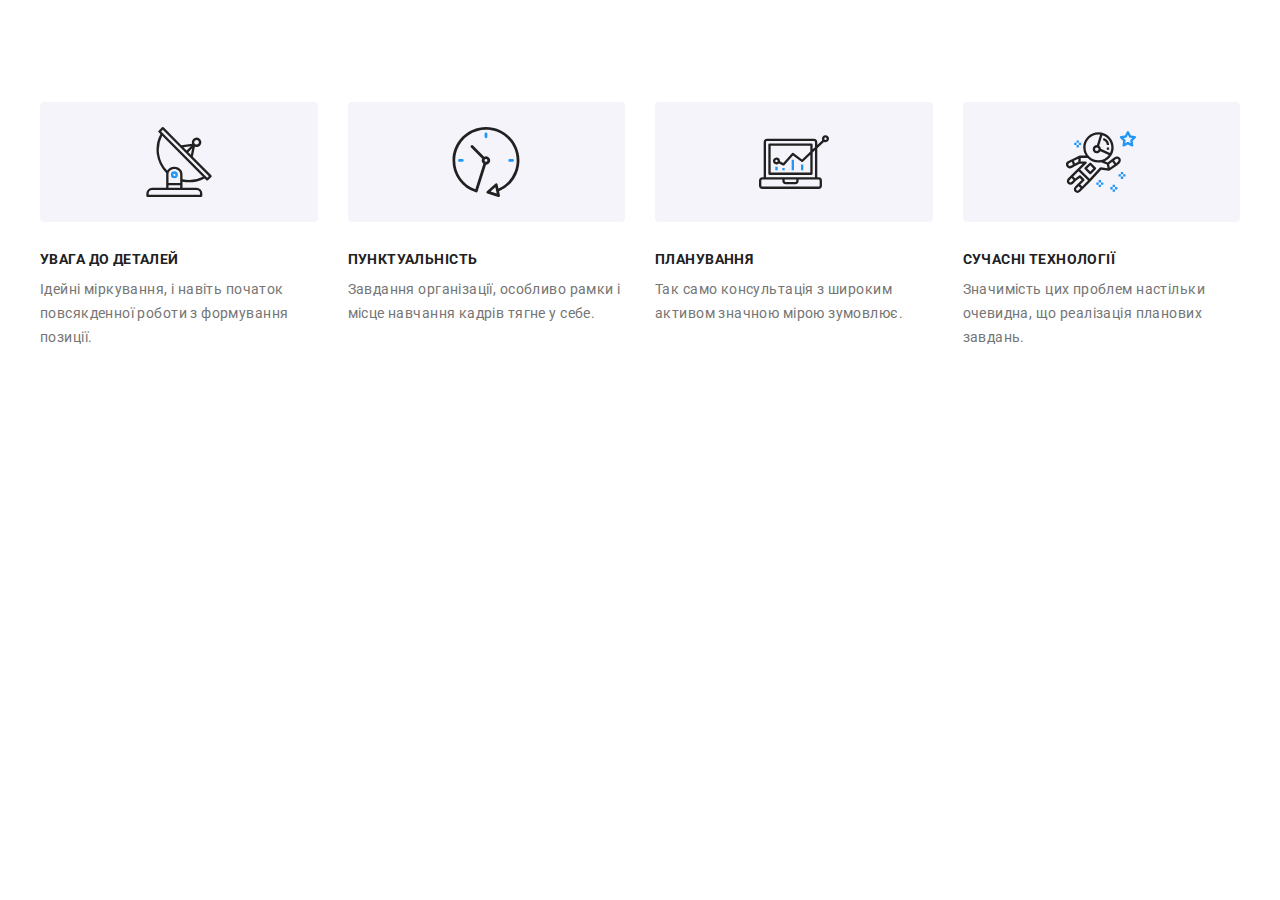
==== index.html @ e0d5237d "Adapted features" ====
<!DOCTYPE html>
<html lang="uk">
  <head>
    <meta charset="UTF-8" />
    <meta http-equiv="X-UA-Compatible" content="IE=edge" />
    <meta name="viewport" content="width=device-width, initial-scale=1.0" />
    <title>Web studio</title>
    <link rel="preconnect" href="https://fonts.googleapis.com" />
    <link rel="preconnect" href="https://fonts.gstatic.com" crossorigin />
    <link
      href="https://fonts.googleapis.com/css2?family=Raleway:wght@700&family=Roboto:wght@400;500;700;900&display=swap"
      rel="stylesheet"
    />
    <link
      rel="stylesheet"
      href="https://cdnjs.cloudflare.com/ajax/libs/modern-normalize/1.1.0/modern-normalize.min.css"
      integrity="sha512-wpPYUAdjBVSE4KJnH1VR1HeZfpl1ub8YT/NKx4PuQ5NmX2tKuGu6U/JRp5y+Y8XG2tV+wKQpNHVUX03MfMFn9Q=="
      crossorigin="anonymous"
      referrerpolicy="no-referrer"
    />
    <link
      rel="stylesheet"
      href="https://cdnjs.cloudflare.com/ajax/libs/animate.css/4.1.1/animate.min.css"
    />
    <link rel="stylesheet" href="./css/main.min.css" />
  </head>

  <body>
    <!-- <header class="header">
      <div class="container header__container">
        <a class="logo" href="./index.html" lang="en"
          ><span class="logo__web">Web</span>Studio</a
        >
        <nav class="nav-site">
          <ul class="nav-site__list">
            <li class="nav-site__item">
              <a class="nav-site__link current" href="./index.html">Студія</a>
            </li>
            <li class="nav-site__item">
              <a class="nav-site__link" href="./portfolio.html">Портфоліо</a>
            </li>
            <li class="nav-site__item">
              <a class="nav-site__link" href="#">Контакти</a>
            </li>
          </ul>
        </nav>
        <ul class="header-contacts">
          <li class="header-contacts__item">
            <a
              class="header-contacts__link"
              href="mailto:info@devstudio.com"
              lang="en"
              ><svg class="header-contacts__link-icon" width="16" height="12">
                <use href="./images/icons.svg#envelope"></use>
              </svg>
              info@devstudio.com</a
            >
          </li>
          <li class="header-contacts__item">
            <a class="header-contacts__link" href="tel:+380961111111">
              <svg class="header-contacts__link-icon" width="16" height="12">
                <use href="./images/icons.svg#smartphone"></use>
              </svg>
              +38 096 111 11 11
            </a>
          </li>
        </ul>
      </div>
    </header> -->

    <main>
      <!--Hero-->
      <!-- <section class="hero">
        <div class="container hero__container">
          <h1 class="hero__title animate__animated animate__zoomIn">
            Ефективні рішення для<br />
            вашого бізнесу
          </h1>
          <button class="hero__btn btn" type="button" data-modal-open>
            Замовити послугу
          </button>
        </div>
      </section> -->

      <!--Features-->
      <section class="section">
        <div class="container">
          <h2 class="visually-hiden">Особливості</h2>
          <ul class="features-list">
            <li class="features-list__item">
              <div class="features-list__icon">
                <svg width="70" height="70">
                  <use href="./images/icons.svg#antenna"></use>
                </svg>
              </div>
              <h3 class="features-list__title">УВАГА ДО ДЕТАЛЕЙ</h3>
              <p class="features-list__text">
                Ідейні міркування, і навіть початок повсякденної роботи з
                формування позиції.
              </p>
            </li>

            <li class="features-list__item">
              <div class="features-list__icon">
                <svg width="70" height="70">
                  <use href="./images/icons.svg#clock"></use>
                </svg>
              </div>
              <h3 class="features-list__title">ПУНКТУАЛЬНІСТЬ</h3>
              <p class="features-list__text">
                Завдання організації, особливо рамки і місце навчання кадрів
                тягне у себе.
              </p>
            </li>

            <li class="features-list__item">
              <div class="features-list__icon">
                <svg width="70" height="70">
                  <use href="./images/icons.svg#diagram"></use>
                </svg>
              </div>
              <h3 class="features-list__title">ПЛАНУВАННЯ</h3>
              <p class="features-list__text">
                Так само консультація з широким активом значною мірою зумовлює.
              </p>
            </li>

            <li class="features-list__item">
              <div class="features-list__icon">
                <svg width="70" height="70">
                  <use href="./images/icons.svg#astronaut"></use>
                </svg>
              </div>
              <h3 class="features-list__title">СУЧАСНІ ТЕХНОЛОГІЇ</h3>
              <p class="features-list__text">
                Значимість цих проблем настільки очевидна, що реалізація
                планових завдань.
              </p>
            </li>
          </ul>
        </div>
      </section>

      <!--Works-->
      <!-- <section class="section__works section">
        <div class="container">
          <h2 class="section-title">Чим ми займаємося</h2>
          <ul class="work-examples">
            <li class="work-examples__item">
              <img
                src="./images/box_1.jpg"
                alt="Розробник створює код"
                width="370"
              />
              <p class="work-examples__uptitle">Десктопні додатки</p>
            </li>
            <li class="work-examples__item">
              <img
                src="./images/box_2.jpg"
                alt="Розробник створює адаптивну версію для смартфону"
                width="370"
              />
              <p class="work-examples__uptitle">Мобільні додатки</p>
            </li>
            <li class="work-examples__item">
              <img
                src="./images/box_3.jpg"
                alt="Розробник створює дизайн сайту"
                width="370"
              />
              <p class="work-examples__uptitle">Дизайнерські рішення</p>
            </li>
          </ul>
        </div>
      </section> -->

      <!--Team-->
      <!-- <section class="section__team section">
        <div class="container">
          <h2 class="section-title">Наша команда</h2>
          <ul class="team-list">
            <li class="team-card">
              <img
                src="./images/team_card_1.jpg"
                alt="Фото Ігор Дем'яненко"
                width="270"
              />
              <div class="team-card__data">
                <h3 class="team-card__title">Ігор Дем'яненко</h3>
                <p class="team-card__text" lang="en">Product Designer</p>
                <ul class="social">
                  <li class="social__item">
                    <a
                      class="social__link"
                      href="https://www.instagram.com/"
                      target="_blank"
                      rel="noopener noreferrer"
                    >
                      <svg class="social__icon" width="20" height="20">
                        <use href="./images/icons.svg#instagram"></use>
                      </svg>
                    </a>
                  </li>
                  <li class="social__item">
                    <a
                      class="social__link"
                      href="https://twitter.com/"
                      target="_blank"
                      rel="noopener noreferrer"
                    >
                      <svg class="social__icon" width="20" height="20">
                        <use href="./images/icons.svg#twitter"></use>
                      </svg>
                    </a>
                  </li>
                  <li class="social__item">
                    <a
                      class="social__link"
                      href="https://www.facebook.com/"
                      target="_blank"
                      rel="noopener noreferrer"
                    >
                      <svg class="social__icon" width="20" height="20">
                        <use href="./images/icons.svg#facebook"></use>
                      </svg>
                    </a>
                  </li>
                  <li class="social__item">
                    <a
                      class="social__link"
                      href="https://www.linkedin.com/"
                      target="_blank"
                      rel="noopener noreferrer"
                    >
                      <svg class="social__icon" width="20" height="20">
                        <use href="./images/icons.svg#linkedin"></use>
                      </svg>
                    </a>
                  </li>
                </ul>
              </div>
            </li>
            <li class="team-card">
              <img
                src="./images/team_card_2.jpg"
                alt="Фото Ольга Рєпіна"
                width="270"
              />
              <div class="team-card__data">
                <h3 class="team-card__title">Ольга Рєпіна</h3>
                <p class="team-card__text" lang="en">Frontend Developer</p>
                <ul class="social">
                  <li class="social__item">
                    <a
                      class="social__link"
                      href="https://www.instagram.com/"
                      target="_blank"
                      rel="noopener noreferrer"
                    >
                      <svg class="social__icon" width="20" height="20">
                        <use href="./images/icons.svg#instagram"></use>
                      </svg>
                    </a>
                  </li>
                  <li class="social__item">
                    <a
                      class="social__link"
                      href="https://twitter.com/"
                      target="_blank"
                      rel="noopener noreferrer"
                    >
                      <svg class="social__icon" width="20" height="20">
                        <use href="./images/icons.svg#twitter"></use>
                      </svg>
                    </a>
                  </li>
                  <li class="social__item">
                    <a
                      class="social__link"
                      href="https://www.facebook.com/"
                      target="_blank"
                      rel="noopener noreferrer"
                    >
                      <svg class="social__icon" width="20" height="20">
                        <use href="./images/icons.svg#facebook"></use>
                      </svg>
                    </a>
                  </li>
                  <li class="social__item">
                    <a
                      class="social__link"
                      href="https://www.linkedin.com/"
                      target="_blank"
                      rel="noopener noreferrer"
                    >
                      <svg class="social__icon" width="20" height="20">
                        <use href="./images/icons.svg#linkedin"></use>
                      </svg>
                    </a>
                  </li>
                </ul>
              </div>
            </li>
            <li class="team-card">
              <img
                src="./images/team_card_3.jpg"
                alt="Фото Микола Тарасов"
                width="270"
              />
              <div class="team-card__data">
                <h3 class="team-card__title">Микола Тарасов</h3>
                <p class="team-card__text" lang="en">Marketing</p>
                <ul class="social">
                  <li class="social__item">
                    <a
                      class="social__link"
                      href="https://www.instagram.com/"
                      target="_blank"
                      rel="noopener noreferrer"
                    >
                      <svg class="social__icon" width="20" height="20">
                        <use href="./images/icons.svg#instagram"></use>
                      </svg>
                    </a>
                  </li>
                  <li class="social__item">
                    <a
                      class="social__link"
                      href="https://twitter.com/"
                      target="_blank"
                      rel="noopener noreferrer"
                    >
                      <svg class="social__icon" width="20" height="20">
                        <use href="./images/icons.svg#twitter"></use>
                      </svg>
                    </a>
                  </li>
                  <li class="social__item">
                    <a
                      class="social__link"
                      href="https://www.facebook.com/"
                      target="_blank"
                      rel="noopener noreferrer"
                    >
                      <svg class="social__icon" width="20" height="20">
                        <use href="./images/icons.svg#facebook"></use>
                      </svg>
                    </a>
                  </li>
                  <li class="social__item">
                    <a
                      class="social__link"
                      href="https://www.linkedin.com/"
                      target="_blank"
                      rel="noopener noreferrer"
                    >
                      <svg class="social__icon" width="20" height="20">
                        <use href="./images/icons.svg#linkedin"></use>
                      </svg>
                    </a>
                  </li>
                </ul>
              </div>
            </li>
            <li class="team-card">
              <img
                src="./images/team_card_4.jpg"
                alt="Фото Михайло Єрмаков"
                width="270"
              />
              <div class="team-card__data">
                <h3 class="team-card__title">Михайло Єрмаков</h3>
                <p class="team-card__text" lang="en">UI Designer</p>
                <ul class="social">
                  <li class="social__item">
                    <a
                      class="social__link"
                      href="https://www.instagram.com/"
                      target="_blank"
                      rel="noopener noreferrer"
                    >
                      <svg class="social__icon" width="20" height="20">
                        <use href="./images/icons.svg#instagram"></use>
                      </svg>
                    </a>
                  </li>
                  <li class="social__item">
                    <a
                      class="social__link"
                      href="https://twitter.com/"
                      target="_blank"
                      rel="noopener noreferrer"
                    >
                      <svg class="social__icon" width="20" height="20">
                        <use href="./images/icons.svg#twitter"></use>
                      </svg>
                    </a>
                  </li>
                  <li class="social__item">
                    <a
                      class="social__link"
                      href="https://www.facebook.com/"
                      target="_blank"
                      rel="noopener noreferrer"
                    >
                      <svg class="social__icon" width="20" height="20">
                        <use href="./images/icons.svg#facebook"></use>
                      </svg>
                    </a>
                  </li>
                  <li class="social__item">
                    <a
                      class="social__link"
                      href="https://www.linkedin.com/"
                      target="_blank"
                      rel="noopener noreferrer"
                    >
                      <svg class="social__icon" width="20" height="20">
                        <use href="./images/icons.svg#linkedin"></use>
                      </svg>
                    </a>
                  </li>
                </ul>
              </div>
            </li>
          </ul>
        </div>
      </section> -->

      <!-- Clients -->
      <!-- <section class="section">
        <div class="container">
          <h2 class="section-title">Постійні клієнти</h2>
          <ul class="clients">
            <li class="clients__item">
              <a
                class="clients__link"
                href="#"
                target="_blank"
                rel="noopener noreferrer"
              >
                <svg class="clients__icon" width="106" height="60">
                  <use href="./images/icons.svg#logo-client-first"></use>
                </svg>
              </a>
            </li>
            <li class="clients__item">
              <a
                class="clients__link"
                href="#"
                target="_blank"
                rel="noopener noreferrer"
              >
                <svg class="clients__icon" width="106" height="60">
                  <use href="./images/icons.svg#logo-client-second"></use>
                </svg>
              </a>
            </li>
            <li class="clients__item">
              <a
                class="clients__link"
                href="#"
                target="_blank"
                rel="noopener noreferrer"
              >
                <svg class="clients__icon" width="106" height="60">
                  <use href="./images/icons.svg#logo-client-third"></use>
                </svg>
              </a>
            </li>
            <li class="clients__item">
              <a
                class="clients__link"
                href="#"
                target="_blank"
                rel="noopener noreferrer"
              >
                <svg class="clients__icon" width="106" height="60">
                  <use href="./images/icons.svg#logo-client-fourth"></use>
                </svg>
              </a>
            </li>
            <li class="clients__item">
              <a
                class="clients__link"
                href="#"
                target="_blank"
                rel="noopener noreferrer"
              >
                <svg class="clients__icon" width="106" height="60">
                  <use href="./images/icons.svg#logo-client-fifth"></use>
                </svg>
              </a>
            </li>
            <li class="clients__item">
              <a
                class="clients__link"
                href="#"
                target="_blank"
                rel="noopener noreferrer"
              >
                <svg class="clients__icon" width="106" height="60">
                  <use href="./images/icons.svg#logo-client-sixth"></use>
                </svg>
              </a>
            </li>
          </ul>
        </div>
      </section> -->
    </main>

    <!-- <footer class="footer">
      <div class="container footer__container">
        <div>
          <a class="logo logo--color-light" href="./index.html" lang="en"
            ><span class="logo__web">Web</span>Studio</a
          >
          <address class="address">
            м. Київ, пр-т Лесі Українки, 26
            <ul class="footer-contacts">
              <li class="footer-contacts__item">
                <a
                  class="footer-contacts__link"
                  href="mailto:info@devstudio.com"
                  lang="en"
                  >info@devstudio.com</a
                >
              </li>
              <li class="footer-contacts__item">
                <a class="footer-contacts__link" href="tel:+380961111111"
                  >+38 096 111 11 11</a
                >
              </li>
            </ul>
          </address>
        </div>
        <div>
          <h2 class="footer__title">приєднуйтесь</h2>
          <ul class="social">
            <li class="social__item">
              <a
                class="social__link social__link--footer-background"
                href="https://www.instagram.com/"
                target="_blank"
                rel="noopener noreferrer"
              >
                <svg
                  class="social__icon social__icon--footer-fill"
                  width="20"
                  height="20"
                >
                  <use href="./images/icons.svg#instagram"></use>
                </svg>
              </a>
            </li>
            <li class="social__item">
              <a
                class="social__link social__link--footer-background"
                href="https://twitter.com/"
                target="_blank"
                rel="noopener noreferrer"
              >
                <svg
                  class="social__icon social__icon--footer-fill"
                  width="20"
                  height="20"
                >
                  <use href="./images/icons.svg#twitter"></use>
                </svg>
              </a>
            </li>
            <li class="social__item">
              <a
                class="social__link social__link--footer-background"
                href="https://www.facebook.com/"
                target="_blank"
                rel="noopener noreferrer"
              >
                <svg
                  class="social__icon social__icon--footer-fill"
                  width="20"
                  height="20"
                >
                  <use href="./images/icons.svg#facebook"></use>
                </svg>
              </a>
            </li>
            <li class="social__item">
              <a
                class="social__link social__link--footer-background"
                href="https://www.linkedin.com/"
                target="_blank"
                rel="noopener noreferrer"
              >
                <svg
                  class="social__icon social__icon--footer-fill"
                  width="20"
                  height="20"
                >
                  <use href="./images/icons.svg#linkedin"></use>
                </svg>
              </a>
            </li>
          </ul>
        </div>
        <form class="subscribe-form">
          <label
            for="subscribe-email"
            class="footer__title footer__title--subscribe-form"
            >Підпишіться на розсилку</label
          >
          <div class="subscribe-form__wrap">
            <input
              type="email"
              class="subscribe-form__input"
              name="subscribe-email"
              id="subscribe-email"
              placeholder="E-mail"
              required
            />
            <button type="submit" class="subscribe__btn btn">
              Підписатися
              <svg class="subscribe-form__icon" width="24" height="24">
                <use href="./images/icons.svg#icon-send"></use>
              </svg>
            </button>
          </div>
        </form>
      </div>
    </footer> -->

    <!-- <div class="backdrop backdrop--is-hidden" data-modal>
      <div class="modal">
        <button class="modal-close" type="button" data-modal-close>
          <svg class="modal-close__icon" width="18" height="18">
            <use href="./images/icons.svg#close-btn"></use>
          </svg>
        </button>
        <p class="modal__title">Залиште свої дані, ми вам передзвонимо</p>
        <form class="modal-form">
          <div class="modal-form__field">
            <label for="user-name" class="modal-form__input-label">Ім'я</label>
            <div class="modal-form__input-wrappper">
              <input
                type="text"
                name="user-name"
                id="user-name"
                class="modal-form__input"
                required
              />
              <svg class="modal-form__icon" width="18" height="18">
                <use href="./images/icons.svg#icon-person"></use>
              </svg>
            </div>
          </div>
          <div class="modal-form__field">
            <label for="user-tel" class="modal-form__input-label"
              >Телефон</label
            >
            <div class="modal-form__input-wrappper">
              <input
                type="tel"
                name="user-tel"
                id="user-tel"
                class="modal-form__input"
                required
              />
              <svg class="modal-form__icon" width="18" height="18">
                <use href="./images/icons.svg#icon-phone"></use>
              </svg>
            </div>
          </div>
          <div class="modal-form__field">
            <label for="user-mail" class="modal-form__input-label">Пошта</label>
            <div class="modal-form__input-wrappper">
              <input
                type="email"
                name="user-mail"
                id="user-mail"
                class="modal-form__input"
                required
              />
              <svg class="modal-form__icon" width="18" height="18">
                <use href="./images/icons.svg#icon-email"></use>
              </svg>
            </div>
          </div>
          <div class="modal-form__comment-field">
            <label for="user-text" class="modal-form__input-label"
              >Коментар</label
            >
            <textarea
              name="user-text"
              id="user-text"
              class="modal-form__comment"
              placeholder="Введіть текст"
            ></textarea>
          </div>
          <div class="modal-check">
            <input
              type="checkbox"
              name="policy"
              id="policy"
              class="modal-check__input visually-hiden"
              required
            />
            <label for="policy" class="modal-check__label">
              <span class="modal-check__icon">
                <svg width="16" height="15">
                  <use href="./images/icons.svg#icon-check"></use>
                </svg>
              </span>
              Погоджуюся з розсилкою та приймаю
              <a href="#" class="modal-check__link">Умови договору</a>
            </label>
          </div>
          <button type="submit" class="modal__btn btn">Відправити</button>
        </form>
      </div>
    </div>
    <script src="./js/modal.js"></script> -->
  </body>
</html>
---- css/main.min.css ----
:root{--main-color: #212121;--color-gray: #757575;--color-blue: #2196f3;--color-blue-dark: #188ce8;--color-white: #ffffff;--color-black: #000000;--color-footer-link: rgba(255, 255, 255, 0.6);--color-portfolio-btn: #f5f4fa;--background-color-dark: #2f303a;--background-color-hero: rgba(47, 48, 58, 0.4);--background-color-hero-second: #c4c4c4;--background-color-light: #f5f4fa;--background-color-white: var(--color-white);--font-ral: "Raleway", sans-serif;--first-logo-color: var(--color-black);--second-logo-color: var(--color-blue);--footer-logo-color: var(--color-white);--title-color: var(--main-color);--text-color: var(--color-gray);--first-link-color: var(--main-color);--second-link-color: var(--color-blue);--first-btn-color: var(--color-white);--second-btn-color: var(--main-color);--hover-btn-color: var(--color-blue);--social-background-color: var(--color-white);--hover-social-background-color: var(--color-blue);--icon-color: #afb1b8;--hover-icon-color: var(--color-white);--footer-social-background-color: rgba(255, 255, 255, 0.1);--tra-cubic: cubic-bezier(0.4, 0, 0.2, 1)}h1,h2,h3,h4,h5,h6,p{margin:0}ul{list-style:none;margin:0;padding:0}button{cursor:pointer}img{display:block;max-width:100%;width:100%;height:auto}a{text-decoration:none}body{font-family:"Roboto",sans-serif;color:var(--main-color)}.section{padding-top:60px;padding-bottom:60px}@media screen and (min-width: 1200px){.section{padding-top:94px;padding-bottom:94px}}.visually-hiden{position:absolute;width:1px;height:1px;margin:-1px;border:0;padding:0;white-space:nowrap;-webkit-clip-path:inset(100%);clip-path:inset(100%);clip:rect(0 0 0 0);overflow:hidden}.container{width:100%;padding:0 15px;margin:0 auto}@media screen and (min-width: 480px){.container{max-width:480px}}@media screen and (min-width: 768px){.container{max-width:768px}}@media screen and (min-width: 1200px){.container{max-width:1200px}}.btn{font-family:inherit;border:none;min-width:200px;font-weight:700;font-size:16px;line-height:1.88;letter-spacing:.06em;background-color:var(--color-blue);color:var(--first-btn-color);-webkit-box-shadow:0px 4px 4px rgba(0,0,0,.15);box-shadow:0px 4px 4px rgba(0,0,0,.15);border-radius:4px;-webkit-transition:background-color 250ms var(--tra-cubic);transition:background-color 250ms var(--tra-cubic)}.btn:hover,.btn:focus{background-color:var(--color-blue-dark)}.section-title{font-size:36px;line-height:1.17;text-align:center;letter-spacing:.03em;color:var(--title-color);margin-bottom:50px}.social{display:-webkit-box;display:-ms-flexbox;display:flex;gap:10px;-webkit-box-pack:center;-ms-flex-pack:center;justify-content:center}.social__item{width:44px;height:44px}.social__link{width:100%;height:100%;background-color:var(--social-background-color);border-radius:50%;display:-webkit-box;display:-ms-flexbox;display:flex;-webkit-box-align:center;-ms-flex-align:center;align-items:center;-webkit-box-pack:center;-ms-flex-pack:center;justify-content:center;-webkit-transition:background-color 250ms var(--tra-cubic);transition:background-color 250ms var(--tra-cubic)}.social__link:hover,.social__link:focus{background-color:var(--hover-social-background-color)}.social__icon{fill:var(--icon-color);-webkit-transition:fill 250ms var(--tra-cubic);transition:fill 250ms var(--tra-cubic)}.social__link:hover .social__icon,.social__link:focus .social__icon{fill:var(--hover-icon-color)}.social__link--footer-background{background-color:var(--footer-social-background-color)}.social__icon--footer-fill{fill:var(--hover-icon-color)}.backdrop{position:fixed;top:0;left:0;width:100vw;height:100vh;background-color:rgba(0,0,0,.2);-webkit-transition:opacity 250ms var(--tra-cubic),visibility 250ms var(--tra-cubic);transition:opacity 250ms var(--tra-cubic),visibility 250ms var(--tra-cubic)}.modal{position:absolute;top:50%;left:50%;width:528px;min-height:581px;padding:40px;background-color:var(--background-color-white);-webkit-box-shadow:0px 1px 3px rgba(0,0,0,.12),0px 1px 1px rgba(0,0,0,.14),0px 2px 1px rgba(0,0,0,.2);box-shadow:0px 1px 3px rgba(0,0,0,.12),0px 1px 1px rgba(0,0,0,.14),0px 2px 1px rgba(0,0,0,.2);border-radius:4px;-webkit-transform:translate(-50%, -50%) scale(1);transform:translate(-50%, -50%) scale(1);opacity:1;-webkit-transition:opacity 600ms var(--tra-cubic),-webkit-transform 600ms var(--tra-cubic);transition:opacity 600ms var(--tra-cubic),-webkit-transform 600ms var(--tra-cubic);transition:transform 600ms var(--tra-cubic),opacity 600ms var(--tra-cubic);transition:transform 600ms var(--tra-cubic),opacity 600ms var(--tra-cubic),-webkit-transform 600ms var(--tra-cubic)}.backdrop.backdrop--is-hidden .modal{-webkit-transform:translate(-50%, -50%) scale(1.2);transform:translate(-50%, -50%) scale(1.2);opacity:0}.modal__title{font-weight:700;font-size:20px;line-height:1.15;text-align:center;letter-spacing:.03em;color:var(--main-color);margin-bottom:12px}.modal-form__field{margin-bottom:10px}.modal-form__input-label{font-weight:400;font-size:12px;line-height:1.17;letter-spacing:.01em;color:var(--color-gray);margin-bottom:4px;display:block}.modal-form__input-wrappper{position:relative}.modal-form__input{width:100%;height:40px;border:1px solid rgba(33,33,33,.2);outline:rgba(0,0,0,0);border-radius:4px;background-color:rgba(0,0,0,0);padding:0;padding-left:30px;-webkit-transition:border-color 250ms var(--tra-cubic);transition:border-color 250ms var(--tra-cubic)}.modal-form__input:focus{border-color:var(--color-blue)}.modal-form__icon{position:absolute;left:12px;top:50%;-webkit-transform:translateY(-50%);transform:translateY(-50%);fill:var(--main-color);-webkit-transition:fill 250ms var(--tra-cubic);transition:fill 250ms var(--tra-cubic)}.modal-form__input:focus+.modal-form__icon{fill:var(--color-blue)}.modal-form__comment-field{margin-bottom:20px}.modal-form__comment{width:100%;height:120px;padding:12px 16px;border:1px solid rgba(33,33,33,.2);border-radius:4px;outline:rgba(0,0,0,0);resize:none;-webkit-transition:border-color 250ms var(--tra-cubic);transition:border-color 250ms var(--tra-cubic)}.modal-form__comment::-webkit-input-placeholder{font-weight:400;font-size:12px;line-height:1.17;letter-spacing:.01em;color:rgba(117,117,117,.5)}.modal-form__comment::-moz-placeholder{font-weight:400;font-size:12px;line-height:1.17;letter-spacing:.01em;color:rgba(117,117,117,.5)}.modal-form__comment:-ms-input-placeholder{font-weight:400;font-size:12px;line-height:1.17;letter-spacing:.01em;color:rgba(117,117,117,.5)}.modal-form__comment::-ms-input-placeholder{font-weight:400;font-size:12px;line-height:1.17;letter-spacing:.01em;color:rgba(117,117,117,.5)}.modal-form__comment::placeholder{font-weight:400;font-size:12px;line-height:1.17;letter-spacing:.01em;color:rgba(117,117,117,.5)}.modal-form__comment:focus{border-color:var(--color-blue)}.modal-close{position:absolute;right:8px;top:8px;width:30px;height:30px;border:1px solid rgba(0,0,0,.1);border-radius:50%;padding:0;display:-webkit-box;display:-ms-flexbox;display:flex;-webkit-box-align:center;-ms-flex-align:center;align-items:center;-webkit-box-pack:center;-ms-flex-pack:center;justify-content:center;background-color:rgba(0,0,0,0);outline:rgba(0,0,0,0)}.modal-close__icon{fill:var(--color-black);-webkit-transition:fill 250ms var(--tra-cubic);transition:fill 250ms var(--tra-cubic)}.modal-close:hover .modal-close__icon,.modal-close:focus .modal-close__icon{fill:var(--hover-btn-color)}.modal-check{width:100%;display:-webkit-box;display:-ms-flexbox;display:flex;-webkit-box-pack:center;-ms-flex-pack:center;justify-content:center;-webkit-box-align:center;-ms-flex-align:center;align-items:center;margin-bottom:30px}.modal-check__label{font-weight:400;font-size:14px;line-height:1.71;letter-spacing:.03em;color:var(--color-gray);display:-webkit-box;display:-ms-flexbox;display:flex;-webkit-box-align:center;-ms-flex-align:center;align-items:center}.modal-check__label .modal-check__icon{width:16px;height:15px;border:2px solid var(--main-color);border-radius:2px;margin-right:8px;display:-webkit-box;display:-ms-flexbox;display:flex;-webkit-box-pack:center;-ms-flex-pack:center;justify-content:center;-webkit-box-align:center;-ms-flex-align:center;align-items:center;fill:rgba(0,0,0,0)}.modal-check__input:checked+.modal-check__label .modal-check__icon{background-color:var(--color-blue);border:none;fill:var(--color-white)}.modal-check__input:focus+.modal-check__label .modal-check__icon{border-color:var(--color-blue)}.modal-check__link{color:var(--second-link-color);text-decoration:underline}.modal__btn{padding:10px 52px;margin:0 auto;display:block}.backdrop--is-hidden{opacity:0;visibility:hidden;pointer-events:none}.logo{font-family:var(--font-ral);font-weight:700;font-size:26px;line-height:1.19;letter-spacing:.03em;color:var(--first-logo-color)}.logo__web{color:var(--second-logo-color)}.logo--color-light{color:var(--footer-logo-color)}.header{border-bottom:1px solid #ececec}.header__container{display:-webkit-box;display:-ms-flexbox;display:flex;-webkit-box-align:center;-ms-flex-align:center;align-items:center}.nav-site{margin-left:93px}.nav-site__list{display:-webkit-box;display:-ms-flexbox;display:flex;gap:50px}.nav-site__item{position:relative}.nav-site__link{display:block;font-weight:500;font-size:14px;line-height:1.14;letter-spacing:.02em;color:var(--first-link-color);padding-top:32px;padding-bottom:32px;-webkit-transition:color 250ms var(--tra-cubic);transition:color 250ms var(--tra-cubic)}.nav-site__link:hover,.nav-site__link:focus{color:var(--second-link-color)}.current::after{position:absolute;content:"";height:4px;width:100%;display:block;background-color:var(--second-link-color);border-radius:2px;left:0;bottom:0}.header-contacts{display:-webkit-box;display:-ms-flexbox;display:flex;margin-left:auto;gap:50px}.header-contacts__link{display:-webkit-box;display:-ms-flexbox;display:flex;-webkit-box-align:center;-ms-flex-align:center;align-items:center;font-weight:500;font-size:14px;line-height:1.14;letter-spacing:.02em;color:var(--color-gray);-webkit-transition:color 250ms var(--tra-cubic);transition:color 250ms var(--tra-cubic)}.header-contacts__link:hover,.header-contacts__link:focus{color:var(--color-blue)}.header-contacts__link-icon{margin-right:10px;fill:currentColor}.hero{max-width:1600px;background-image:-webkit-gradient(linear, left top, left bottom, from(var(--background-color-hero)), to(var(--background-color-hero))),url(../images/hero-background.jpg);background-image:linear-gradient(var(--background-color-hero), var(--background-color-hero)),url(../images/hero-background.jpg);background-color:var(--background-color-hero-second);background-repeat:no-repeat;background-size:cover;margin:0 auto}.hero__container{padding-top:200px;padding-bottom:200px;text-align:center}.hero__title{font-weight:900;font-size:44px;line-height:1.36;letter-spacing:.06em;text-transform:uppercase;color:var(--color-white);margin-bottom:30px}.animate__zoomIn{-webkit-animation-duration:2000ms;animation-duration:2000ms}.hero__btn{min-width:216px;padding:10px 32px}.features-list{display:-webkit-box;display:-ms-flexbox;display:flex;-ms-flex-wrap:wrap;flex-wrap:wrap;gap:30px}.features-list__item{-ms-flex-preferred-size:100%;flex-basis:100%}@media screen and (min-width: 768px){.features-list__item{-ms-flex-preferred-size:calc((100% - 30px)/2);flex-basis:calc((100% - 30px)/2)}}@media screen and (min-width: 1200px){.features-list__item{-ms-flex-preferred-size:calc((100% - 90px)/4);flex-basis:calc((100% - 90px)/4)}}.features-list__icon{background-color:var(--background-color-light);height:120px;border-radius:4px;margin-bottom:30px;display:-webkit-box;display:-ms-flexbox;display:flex;-webkit-box-pack:center;-ms-flex-pack:center;justify-content:center;-webkit-box-align:center;-ms-flex-align:center;align-items:center}.features-list__title{font-size:14px;line-height:1.14;letter-spacing:.03em;text-transform:uppercase;color:var(--title-color);margin-bottom:10px}.features-list__text{font-size:14px;line-height:1.71;letter-spacing:.03em;color:var(--text-color)}.section__works{padding-top:0}.work-examples{display:-webkit-box;display:-ms-flexbox;display:flex;gap:30px}.work-examples__item{position:relative;-ms-flex-preferred-size:calc((100% - 60px)/3);flex-basis:calc((100% - 60px)/3)}.work-examples__uptitle{position:absolute;left:0;bottom:0;width:100%;font-weight:700;font-size:14px;line-height:1.14;letter-spacing:.03em;text-transform:uppercase;color:#fff;background-color:rgba(47,48,58,.8);height:70px;display:-webkit-box;display:-ms-flexbox;display:flex;-webkit-box-align:center;-ms-flex-align:center;align-items:center;-webkit-box-pack:center;-ms-flex-pack:center;justify-content:center}.section__team{background-color:var(--background-color-light);text-align:center}.team-list{display:-webkit-box;display:-ms-flexbox;display:flex;gap:30px}.team-card{width:calc((100% - 90px)/4);background-color:var(--background-color-white);-webkit-box-shadow:0px 1px 3px rgba(0,0,0,.12),0px 1px 1px rgba(0,0,0,.14),0px 2px 1px rgba(0,0,0,.2);box-shadow:0px 1px 3px rgba(0,0,0,.12),0px 1px 1px rgba(0,0,0,.14),0px 2px 1px rgba(0,0,0,.2);border-radius:0px 0px 4px 4px}.team-card__data{padding-top:30px;padding-bottom:30px}.team-card__title{font-weight:500;font-size:16px;line-height:1.19;text-align:center;letter-spacing:.03em;color:var(--title-color);margin-bottom:10px}.team-card__text{font-size:16px;line-height:1.19;text-align:center;letter-spacing:.03em;color:var(--text-color);margin-bottom:16px}.clients{display:-webkit-box;display:-ms-flexbox;display:flex;gap:30px;-webkit-box-pack:center;-ms-flex-pack:center;justify-content:center}.clients__item{--n: 6;width:calc((100% - (var(--n) - 1)*30px)/var(--n));height:92px}.clients__link{width:100%;height:100%;display:-webkit-box;display:-ms-flexbox;display:flex;-webkit-box-pack:center;-ms-flex-pack:center;justify-content:center;-webkit-box-align:center;-ms-flex-align:center;align-items:center;border:1px solid;border-color:var(--icon-color);border-radius:4px;-webkit-transition:border-color 250ms var(--tra-cubic);transition:border-color 250ms var(--tra-cubic)}.clients__link:hover,.clients__link:focus{border-color:var(--second-link-color)}.clients__icon{width:100%;height:100%;fill:var(--icon-color);-webkit-transition:fill 250ms var(--tra-cubic);transition:fill 250ms var(--tra-cubic)}.clients__link:hover .clients__icon,.clients__link:focus .clients__icon{fill:var(--second-link-color)}.footer{background-color:var(--background-color-dark);padding-top:60px;padding-bottom:60px}.footer__container{display:-webkit-box;display:-ms-flexbox;display:flex;-webkit-box-pack:justify;-ms-flex-pack:justify;justify-content:space-between;-webkit-box-align:baseline;-ms-flex-align:baseline;align-items:baseline}.address{font-style:normal;font-weight:400;font-size:14px;line-height:1.71;letter-spacing:.03em;color:var(--color-white);margin-top:20px}.footer-contacts{margin-top:9px}.footer-contacts__item:not(:first-child){margin-top:9px}.footer-contacts__link{color:var(--color-footer-link);-webkit-transition:color 250ms var(--tra-cubic);transition:color 250ms var(--tra-cubic)}.footer-contacts__link:hover,.footer-contacts__link:focus{color:var(--color-blue)}.footer__title{font-size:14px;line-height:1.14;letter-spacing:.03em;text-transform:uppercase;color:var(--footer-logo-color);margin-bottom:20px}.subscribe-form{display:-webkit-box;display:-ms-flexbox;display:flex;-webkit-box-orient:vertical;-webkit-box-direction:normal;-ms-flex-direction:column;flex-direction:column}.footer__title--subscribe-form{font-weight:700}.subscribe-form__wrap{display:-webkit-box;display:-ms-flexbox;display:flex;gap:12px}.subscribe-form__input{min-width:358px;background-color:rgba(0,0,0,0);border:1px solid rgba(255,255,255,.3);border-radius:4px;padding:15px 16px;color:var(--color-white)}.subscribe-form__input::-webkit-input-placeholder{font-weight:400;font-size:16px;line-height:1.25;display:-webkit-box;display:flex;-webkit-box-align:center;align-items:center;letter-spacing:.03em;color:rgba(255,255,255,.6)}.subscribe-form__input::-moz-placeholder{font-weight:400;font-size:16px;line-height:1.25;display:flex;align-items:center;letter-spacing:.03em;color:rgba(255,255,255,.6)}.subscribe-form__input:-ms-input-placeholder{font-weight:400;font-size:16px;line-height:1.25;display:-ms-flexbox;display:flex;-ms-flex-align:center;align-items:center;letter-spacing:.03em;color:rgba(255,255,255,.6)}.subscribe-form__input::-ms-input-placeholder{font-weight:400;font-size:16px;line-height:1.25;display:-ms-flexbox;display:flex;-ms-flex-align:center;align-items:center;letter-spacing:.03em;color:rgba(255,255,255,.6)}.subscribe-form__input::placeholder{font-weight:400;font-size:16px;line-height:1.25;display:-webkit-box;display:-ms-flexbox;display:flex;-webkit-box-align:center;-ms-flex-align:center;align-items:center;letter-spacing:.03em;color:rgba(255,255,255,.6)}.subscribe-form__input:hover,.subscribe-form__input:focus{border-color:var(--color-blue);outline:rgba(0,0,0,0)}.subscribe__btn{display:-webkit-box;display:-ms-flexbox;display:flex;-webkit-box-align:center;-ms-flex-align:center;align-items:center;-webkit-box-pack:center;-ms-flex-pack:center;justify-content:center;gap:10px}.subscribe-form__icon{fill:var(--first-btn-color)}.portfolio-filters-list{display:-webkit-box;display:-ms-flexbox;display:flex;-webkit-box-pack:center;-ms-flex-pack:center;justify-content:center;gap:8px;margin-bottom:50px}.filter-btn{font-weight:500;font-size:16px;line-height:1.63;letter-spacing:.03em;color:var(--second-btn-color);background-color:var(--color-portfolio-btn);border-radius:4px;padding:6px 22px;display:block;-webkit-transition:background-color 250ms var(--tra-cubic),color 250ms var(--tra-cubic),outline 250ms var(--tra-cubic),-webkit-box-shadow 250ms var(--tra-cubic);transition:background-color 250ms var(--tra-cubic),color 250ms var(--tra-cubic),outline 250ms var(--tra-cubic),-webkit-box-shadow 250ms var(--tra-cubic);transition:background-color 250ms var(--tra-cubic),color 250ms var(--tra-cubic),box-shadow 250ms var(--tra-cubic),outline 250ms var(--tra-cubic);transition:background-color 250ms var(--tra-cubic),color 250ms var(--tra-cubic),box-shadow 250ms var(--tra-cubic),outline 250ms var(--tra-cubic),-webkit-box-shadow 250ms var(--tra-cubic)}.filter-input:checked+.filter-btn{background-color:var(--hover-btn-color);color:var(--first-btn-color);-webkit-box-shadow:0px 3px 1px rgba(0,0,0,.1),0px 1px 2px rgba(0,0,0,.08),0px 2px 2px rgba(0,0,0,.12);box-shadow:0px 3px 1px rgba(0,0,0,.1),0px 1px 2px rgba(0,0,0,.08),0px 2px 2px rgba(0,0,0,.12)}.filter-input:focus+.filter-btn{outline:1px solid var(--color-black)}.filter-btn:hover{cursor:pointer;outline:1px solid var(--color-black)}.portfolio-projects-list{display:-webkit-box;display:-ms-flexbox;display:flex;-ms-flex-wrap:wrap;flex-wrap:wrap;gap:30px}.portfolio-projects-item{-ms-flex-preferred-size:calc((100% - 60px)/3);flex-basis:calc((100% - 60px)/3);background-color:var(--background-color-white)}.portfolio-projects-link{display:block;-webkit-transition:-webkit-box-shadow 250ms var(--tra-cubic);transition:-webkit-box-shadow 250ms var(--tra-cubic);transition:box-shadow 250ms var(--tra-cubic);transition:box-shadow 250ms var(--tra-cubic), -webkit-box-shadow 250ms var(--tra-cubic)}.portfolio-projects-link:hover,.portfolio-projects-link:focus{-webkit-box-shadow:0px 1px 1px rgba(0,0,0,.12),0px 4px 4px rgba(0,0,0,.06),1px 4px 6px rgba(0,0,0,.16);box-shadow:0px 1px 1px rgba(0,0,0,.12),0px 4px 4px rgba(0,0,0,.06),1px 4px 6px rgba(0,0,0,.16)}.portfolio-top-wrap{position:relative;overflow:hidden}.portfolio-top-text{position:absolute;top:0;left:0;font-weight:400;font-size:18px;line-height:1.56;letter-spacing:.03em;color:var(--color-white);background-color:rgba(33,150,243,.9);padding:63px 24px;height:100%;-webkit-transform:translateY(100%);transform:translateY(100%);-webkit-transition:-webkit-transform 250ms var(--tra-cubic);transition:-webkit-transform 250ms var(--tra-cubic);transition:transform 250ms var(--tra-cubic);transition:transform 250ms var(--tra-cubic), -webkit-transform 250ms var(--tra-cubic)}.portfolio-projects-link:hover .portfolio-top-text{-webkit-transform:translateY(0);transform:translateY(0)}.portfolio-description{padding:20px 24px;border:1px solid #eee}.portfolio-title{font-size:18px;line-height:2;letter-spacing:.06em;color:var(--title-color);margin-bottom:4px}.portfolio-text{font-size:16px;line-height:1.88;letter-spacing:.03em;color:var(--text-color)}/*# sourceMappingURL=main.min.css.map */
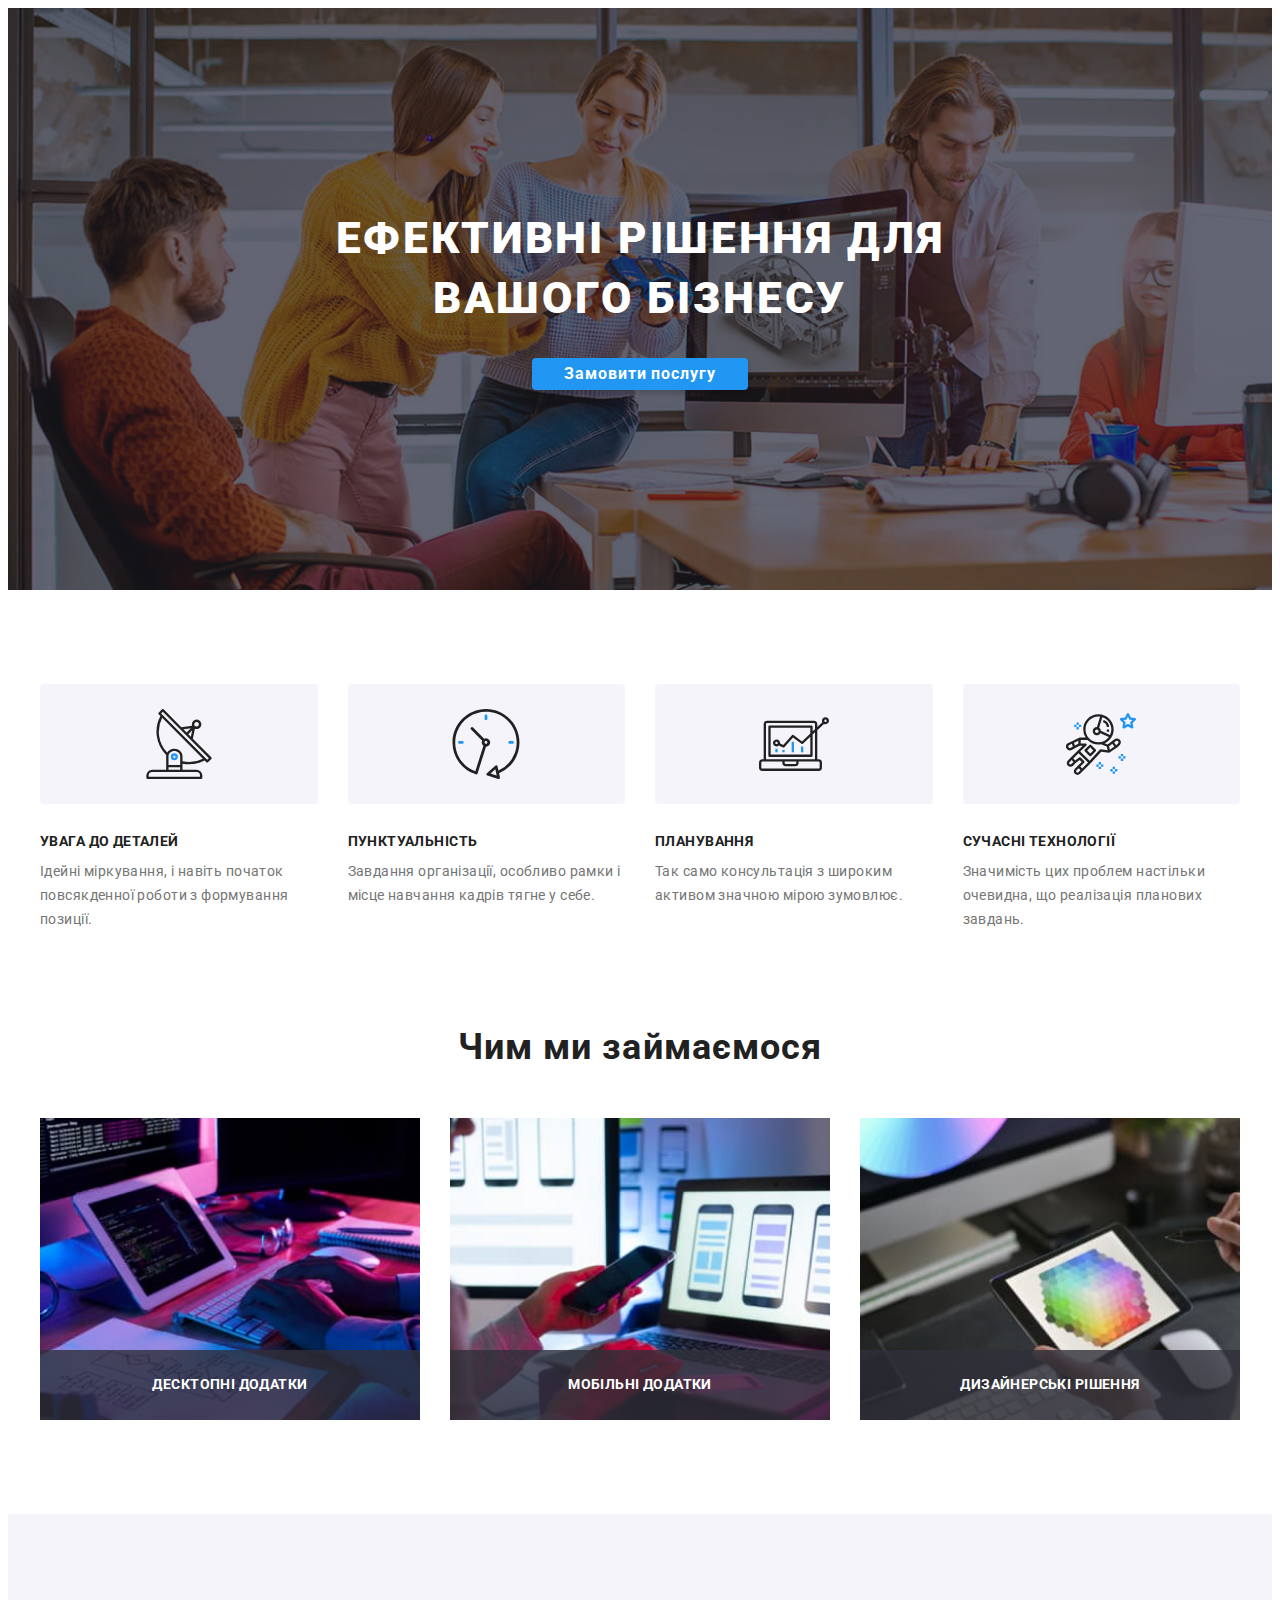
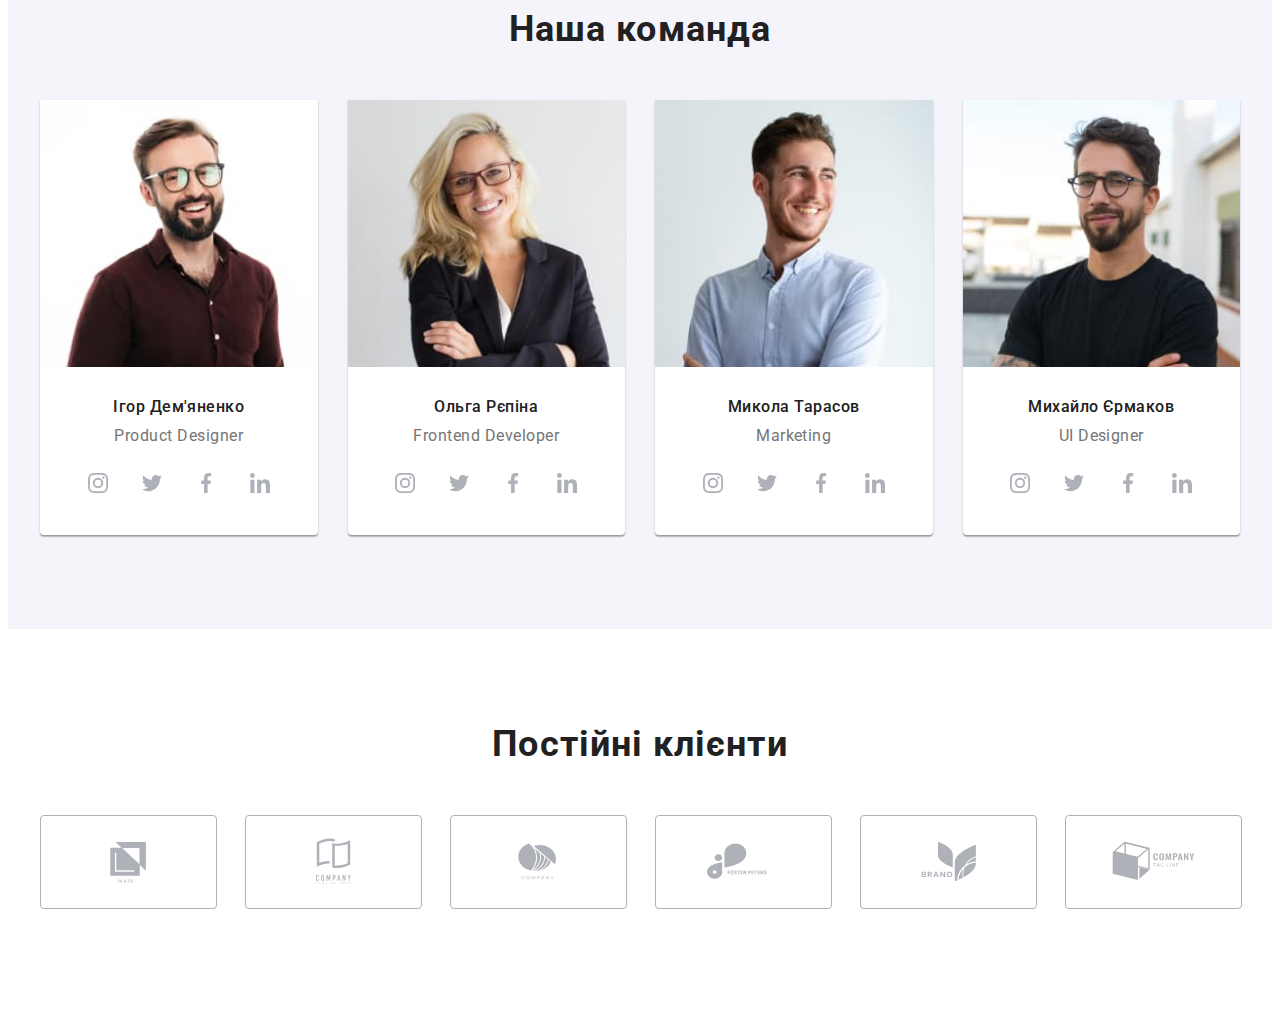
==== commit c1cc6126: "Adapted sections index.html" ====
--- a/index.html
+++ b/index.html
@@ -70,7 +70,7 @@
 
     <main>
       <!--Hero-->
-      <!-- <section class="hero">
+      <section class="hero">
         <div class="container hero__container">
           <h1 class="hero__title animate__animated animate__zoomIn">
             Ефективні рішення для<br />
@@ -80,7 +80,7 @@
             Замовити послугу
           </button>
         </div>
-      </section> -->
+      </section>
 
       <!--Features-->
       <section class="section">
@@ -142,7 +142,7 @@
       </section>
 
       <!--Works-->
-      <!-- <section class="section__works section">
+      <section class="section__works section">
         <div class="container">
           <h2 class="section-title">Чим ми займаємося</h2>
           <ul class="work-examples">
@@ -172,10 +172,10 @@
             </li>
           </ul>
         </div>
-      </section> -->
+      </section>
 
       <!--Team-->
-      <!-- <section class="section__team section">
+      <section class="section__team section">
         <div class="container">
           <h2 class="section-title">Наша команда</h2>
           <ul class="team-list">
@@ -425,10 +425,10 @@
             </li>
           </ul>
         </div>
-      </section> -->
+      </section>
 
       <!-- Clients -->
-      <!-- <section class="section">
+      <section class="section">
         <div class="container">
           <h2 class="section-title">Постійні клієнти</h2>
           <ul class="clients">
@@ -506,7 +506,7 @@
             </li>
           </ul>
         </div>
-      </section> -->
+      </section>
     </main>
 
     <!-- <footer class="footer">
--- a/css/main.min.css
+++ b/css/main.min.css
@@ -1 +1 @@
-:root{--main-color: #212121;--color-gray: #757575;--color-blue: #2196f3;--color-blue-dark: #188ce8;--color-white: #ffffff;--color-black: #000000;--color-footer-link: rgba(255, 255, 255, 0.6);--color-portfolio-btn: #f5f4fa;--background-color-dark: #2f303a;--background-color-hero: rgba(47, 48, 58, 0.4);--background-color-hero-second: #c4c4c4;--background-color-light: #f5f4fa;--background-color-white: var(--color-white);--font-ral: "Raleway", sans-serif;--first-logo-color: var(--color-black);--second-logo-color: var(--color-blue);--footer-logo-color: var(--color-white);--title-color: var(--main-color);--text-color: var(--color-gray);--first-link-color: var(--main-color);--second-link-color: var(--color-blue);--first-btn-color: var(--color-white);--second-btn-color: var(--main-color);--hover-btn-color: var(--color-blue);--social-background-color: var(--color-white);--hover-social-background-color: var(--color-blue);--icon-color: #afb1b8;--hover-icon-color: var(--color-white);--footer-social-background-color: rgba(255, 255, 255, 0.1);--tra-cubic: cubic-bezier(0.4, 0, 0.2, 1)}h1,h2,h3,h4,h5,h6,p{margin:0}ul{list-style:none;margin:0;padding:0}button{cursor:pointer}img{display:block;max-width:100%;width:100%;height:auto}a{text-decoration:none}body{font-family:"Roboto",sans-serif;color:var(--main-color)}.section{padding-top:60px;padding-bottom:60px}@media screen and (min-width: 1200px){.section{padding-top:94px;padding-bottom:94px}}.visually-hiden{position:absolute;width:1px;height:1px;margin:-1px;border:0;padding:0;white-space:nowrap;-webkit-clip-path:inset(100%);clip-path:inset(100%);clip:rect(0 0 0 0);overflow:hidden}.container{width:100%;padding:0 15px;margin:0 auto}@media screen and (min-width: 480px){.container{max-width:480px}}@media screen and (min-width: 768px){.container{max-width:768px}}@media screen and (min-width: 1200px){.container{max-width:1200px}}.btn{font-family:inherit;border:none;min-width:200px;font-weight:700;font-size:16px;line-height:1.88;letter-spacing:.06em;background-color:var(--color-blue);color:var(--first-btn-color);-webkit-box-shadow:0px 4px 4px rgba(0,0,0,.15);box-shadow:0px 4px 4px rgba(0,0,0,.15);border-radius:4px;-webkit-transition:background-color 250ms var(--tra-cubic);transition:background-color 250ms var(--tra-cubic)}.btn:hover,.btn:focus{background-color:var(--color-blue-dark)}.section-title{font-size:36px;line-height:1.17;text-align:center;letter-spacing:.03em;color:var(--title-color);margin-bottom:50px}.social{display:-webkit-box;display:-ms-flexbox;display:flex;gap:10px;-webkit-box-pack:center;-ms-flex-pack:center;justify-content:center}.social__item{width:44px;height:44px}.social__link{width:100%;height:100%;background-color:var(--social-background-color);border-radius:50%;display:-webkit-box;display:-ms-flexbox;display:flex;-webkit-box-align:center;-ms-flex-align:center;align-items:center;-webkit-box-pack:center;-ms-flex-pack:center;justify-content:center;-webkit-transition:background-color 250ms var(--tra-cubic);transition:background-color 250ms var(--tra-cubic)}.social__link:hover,.social__link:focus{background-color:var(--hover-social-background-color)}.social__icon{fill:var(--icon-color);-webkit-transition:fill 250ms var(--tra-cubic);transition:fill 250ms var(--tra-cubic)}.social__link:hover .social__icon,.social__link:focus .social__icon{fill:var(--hover-icon-color)}.social__link--footer-background{background-color:var(--footer-social-background-color)}.social__icon--footer-fill{fill:var(--hover-icon-color)}.backdrop{position:fixed;top:0;left:0;width:100vw;height:100vh;background-color:rgba(0,0,0,.2);-webkit-transition:opacity 250ms var(--tra-cubic),visibility 250ms var(--tra-cubic);transition:opacity 250ms var(--tra-cubic),visibility 250ms var(--tra-cubic)}.modal{position:absolute;top:50%;left:50%;width:528px;min-height:581px;padding:40px;background-color:var(--background-color-white);-webkit-box-shadow:0px 1px 3px rgba(0,0,0,.12),0px 1px 1px rgba(0,0,0,.14),0px 2px 1px rgba(0,0,0,.2);box-shadow:0px 1px 3px rgba(0,0,0,.12),0px 1px 1px rgba(0,0,0,.14),0px 2px 1px rgba(0,0,0,.2);border-radius:4px;-webkit-transform:translate(-50%, -50%) scale(1);transform:translate(-50%, -50%) scale(1);opacity:1;-webkit-transition:opacity 600ms var(--tra-cubic),-webkit-transform 600ms var(--tra-cubic);transition:opacity 600ms var(--tra-cubic),-webkit-transform 600ms var(--tra-cubic);transition:transform 600ms var(--tra-cubic),opacity 600ms var(--tra-cubic);transition:transform 600ms var(--tra-cubic),opacity 600ms var(--tra-cubic),-webkit-transform 600ms var(--tra-cubic)}.backdrop.backdrop--is-hidden .modal{-webkit-transform:translate(-50%, -50%) scale(1.2);transform:translate(-50%, -50%) scale(1.2);opacity:0}.modal__title{font-weight:700;font-size:20px;line-height:1.15;text-align:center;letter-spacing:.03em;color:var(--main-color);margin-bottom:12px}.modal-form__field{margin-bottom:10px}.modal-form__input-label{font-weight:400;font-size:12px;line-height:1.17;letter-spacing:.01em;color:var(--color-gray);margin-bottom:4px;display:block}.modal-form__input-wrappper{position:relative}.modal-form__input{width:100%;height:40px;border:1px solid rgba(33,33,33,.2);outline:rgba(0,0,0,0);border-radius:4px;background-color:rgba(0,0,0,0);padding:0;padding-left:30px;-webkit-transition:border-color 250ms var(--tra-cubic);transition:border-color 250ms var(--tra-cubic)}.modal-form__input:focus{border-color:var(--color-blue)}.modal-form__icon{position:absolute;left:12px;top:50%;-webkit-transform:translateY(-50%);transform:translateY(-50%);fill:var(--main-color);-webkit-transition:fill 250ms var(--tra-cubic);transition:fill 250ms var(--tra-cubic)}.modal-form__input:focus+.modal-form__icon{fill:var(--color-blue)}.modal-form__comment-field{margin-bottom:20px}.modal-form__comment{width:100%;height:120px;padding:12px 16px;border:1px solid rgba(33,33,33,.2);border-radius:4px;outline:rgba(0,0,0,0);resize:none;-webkit-transition:border-color 250ms var(--tra-cubic);transition:border-color 250ms var(--tra-cubic)}.modal-form__comment::-webkit-input-placeholder{font-weight:400;font-size:12px;line-height:1.17;letter-spacing:.01em;color:rgba(117,117,117,.5)}.modal-form__comment::-moz-placeholder{font-weight:400;font-size:12px;line-height:1.17;letter-spacing:.01em;color:rgba(117,117,117,.5)}.modal-form__comment:-ms-input-placeholder{font-weight:400;font-size:12px;line-height:1.17;letter-spacing:.01em;color:rgba(117,117,117,.5)}.modal-form__comment::-ms-input-placeholder{font-weight:400;font-size:12px;line-height:1.17;letter-spacing:.01em;color:rgba(117,117,117,.5)}.modal-form__comment::placeholder{font-weight:400;font-size:12px;line-height:1.17;letter-spacing:.01em;color:rgba(117,117,117,.5)}.modal-form__comment:focus{border-color:var(--color-blue)}.modal-close{position:absolute;right:8px;top:8px;width:30px;height:30px;border:1px solid rgba(0,0,0,.1);border-radius:50%;padding:0;display:-webkit-box;display:-ms-flexbox;display:flex;-webkit-box-align:center;-ms-flex-align:center;align-items:center;-webkit-box-pack:center;-ms-flex-pack:center;justify-content:center;background-color:rgba(0,0,0,0);outline:rgba(0,0,0,0)}.modal-close__icon{fill:var(--color-black);-webkit-transition:fill 250ms var(--tra-cubic);transition:fill 250ms var(--tra-cubic)}.modal-close:hover .modal-close__icon,.modal-close:focus .modal-close__icon{fill:var(--hover-btn-color)}.modal-check{width:100%;display:-webkit-box;display:-ms-flexbox;display:flex;-webkit-box-pack:center;-ms-flex-pack:center;justify-content:center;-webkit-box-align:center;-ms-flex-align:center;align-items:center;margin-bottom:30px}.modal-check__label{font-weight:400;font-size:14px;line-height:1.71;letter-spacing:.03em;color:var(--color-gray);display:-webkit-box;display:-ms-flexbox;display:flex;-webkit-box-align:center;-ms-flex-align:center;align-items:center}.modal-check__label .modal-check__icon{width:16px;height:15px;border:2px solid var(--main-color);border-radius:2px;margin-right:8px;display:-webkit-box;display:-ms-flexbox;display:flex;-webkit-box-pack:center;-ms-flex-pack:center;justify-content:center;-webkit-box-align:center;-ms-flex-align:center;align-items:center;fill:rgba(0,0,0,0)}.modal-check__input:checked+.modal-check__label .modal-check__icon{background-color:var(--color-blue);border:none;fill:var(--color-white)}.modal-check__input:focus+.modal-check__label .modal-check__icon{border-color:var(--color-blue)}.modal-check__link{color:var(--second-link-color);text-decoration:underline}.modal__btn{padding:10px 52px;margin:0 auto;display:block}.backdrop--is-hidden{opacity:0;visibility:hidden;pointer-events:none}.logo{font-family:var(--font-ral);font-weight:700;font-size:26px;line-height:1.19;letter-spacing:.03em;color:var(--first-logo-color)}.logo__web{color:var(--second-logo-color)}.logo--color-light{color:var(--footer-logo-color)}.header{border-bottom:1px solid #ececec}.header__container{display:-webkit-box;display:-ms-flexbox;display:flex;-webkit-box-align:center;-ms-flex-align:center;align-items:center}.nav-site{margin-left:93px}.nav-site__list{display:-webkit-box;display:-ms-flexbox;display:flex;gap:50px}.nav-site__item{position:relative}.nav-site__link{display:block;font-weight:500;font-size:14px;line-height:1.14;letter-spacing:.02em;color:var(--first-link-color);padding-top:32px;padding-bottom:32px;-webkit-transition:color 250ms var(--tra-cubic);transition:color 250ms var(--tra-cubic)}.nav-site__link:hover,.nav-site__link:focus{color:var(--second-link-color)}.current::after{position:absolute;content:"";height:4px;width:100%;display:block;background-color:var(--second-link-color);border-radius:2px;left:0;bottom:0}.header-contacts{display:-webkit-box;display:-ms-flexbox;display:flex;margin-left:auto;gap:50px}.header-contacts__link{display:-webkit-box;display:-ms-flexbox;display:flex;-webkit-box-align:center;-ms-flex-align:center;align-items:center;font-weight:500;font-size:14px;line-height:1.14;letter-spacing:.02em;color:var(--color-gray);-webkit-transition:color 250ms var(--tra-cubic);transition:color 250ms var(--tra-cubic)}.header-contacts__link:hover,.header-contacts__link:focus{color:var(--color-blue)}.header-contacts__link-icon{margin-right:10px;fill:currentColor}.hero{max-width:1600px;background-image:-webkit-gradient(linear, left top, left bottom, from(var(--background-color-hero)), to(var(--background-color-hero))),url(../images/hero-background.jpg);background-image:linear-gradient(var(--background-color-hero), var(--background-color-hero)),url(../images/hero-background.jpg);background-color:var(--background-color-hero-second);background-repeat:no-repeat;background-size:cover;margin:0 auto}.hero__container{padding-top:200px;padding-bottom:200px;text-align:center}.hero__title{font-weight:900;font-size:44px;line-height:1.36;letter-spacing:.06em;text-transform:uppercase;color:var(--color-white);margin-bottom:30px}.animate__zoomIn{-webkit-animation-duration:2000ms;animation-duration:2000ms}.hero__btn{min-width:216px;padding:10px 32px}.features-list{display:-webkit-box;display:-ms-flexbox;display:flex;-ms-flex-wrap:wrap;flex-wrap:wrap;gap:30px}.features-list__item{-ms-flex-preferred-size:100%;flex-basis:100%}@media screen and (min-width: 768px){.features-list__item{-ms-flex-preferred-size:calc((100% - 30px)/2);flex-basis:calc((100% - 30px)/2)}}@media screen and (min-width: 1200px){.features-list__item{-ms-flex-preferred-size:calc((100% - 90px)/4);flex-basis:calc((100% - 90px)/4)}}.features-list__icon{background-color:var(--background-color-light);height:120px;border-radius:4px;margin-bottom:30px;display:-webkit-box;display:-ms-flexbox;display:flex;-webkit-box-pack:center;-ms-flex-pack:center;justify-content:center;-webkit-box-align:center;-ms-flex-align:center;align-items:center}.features-list__title{font-size:14px;line-height:1.14;letter-spacing:.03em;text-transform:uppercase;color:var(--title-color);margin-bottom:10px}.features-list__text{font-size:14px;line-height:1.71;letter-spacing:.03em;color:var(--text-color)}.section__works{padding-top:0}.work-examples{display:-webkit-box;display:-ms-flexbox;display:flex;gap:30px}.work-examples__item{position:relative;-ms-flex-preferred-size:calc((100% - 60px)/3);flex-basis:calc((100% - 60px)/3)}.work-examples__uptitle{position:absolute;left:0;bottom:0;width:100%;font-weight:700;font-size:14px;line-height:1.14;letter-spacing:.03em;text-transform:uppercase;color:#fff;background-color:rgba(47,48,58,.8);height:70px;display:-webkit-box;display:-ms-flexbox;display:flex;-webkit-box-align:center;-ms-flex-align:center;align-items:center;-webkit-box-pack:center;-ms-flex-pack:center;justify-content:center}.section__team{background-color:var(--background-color-light);text-align:center}.team-list{display:-webkit-box;display:-ms-flexbox;display:flex;gap:30px}.team-card{width:calc((100% - 90px)/4);background-color:var(--background-color-white);-webkit-box-shadow:0px 1px 3px rgba(0,0,0,.12),0px 1px 1px rgba(0,0,0,.14),0px 2px 1px rgba(0,0,0,.2);box-shadow:0px 1px 3px rgba(0,0,0,.12),0px 1px 1px rgba(0,0,0,.14),0px 2px 1px rgba(0,0,0,.2);border-radius:0px 0px 4px 4px}.team-card__data{padding-top:30px;padding-bottom:30px}.team-card__title{font-weight:500;font-size:16px;line-height:1.19;text-align:center;letter-spacing:.03em;color:var(--title-color);margin-bottom:10px}.team-card__text{font-size:16px;line-height:1.19;text-align:center;letter-spacing:.03em;color:var(--text-color);margin-bottom:16px}.clients{display:-webkit-box;display:-ms-flexbox;display:flex;gap:30px;-webkit-box-pack:center;-ms-flex-pack:center;justify-content:center}.clients__item{--n: 6;width:calc((100% - (var(--n) - 1)*30px)/var(--n));height:92px}.clients__link{width:100%;height:100%;display:-webkit-box;display:-ms-flexbox;display:flex;-webkit-box-pack:center;-ms-flex-pack:center;justify-content:center;-webkit-box-align:center;-ms-flex-align:center;align-items:center;border:1px solid;border-color:var(--icon-color);border-radius:4px;-webkit-transition:border-color 250ms var(--tra-cubic);transition:border-color 250ms var(--tra-cubic)}.clients__link:hover,.clients__link:focus{border-color:var(--second-link-color)}.clients__icon{width:100%;height:100%;fill:var(--icon-color);-webkit-transition:fill 250ms var(--tra-cubic);transition:fill 250ms var(--tra-cubic)}.clients__link:hover .clients__icon,.clients__link:focus .clients__icon{fill:var(--second-link-color)}.footer{background-color:var(--background-color-dark);padding-top:60px;padding-bottom:60px}.footer__container{display:-webkit-box;display:-ms-flexbox;display:flex;-webkit-box-pack:justify;-ms-flex-pack:justify;justify-content:space-between;-webkit-box-align:baseline;-ms-flex-align:baseline;align-items:baseline}.address{font-style:normal;font-weight:400;font-size:14px;line-height:1.71;letter-spacing:.03em;color:var(--color-white);margin-top:20px}.footer-contacts{margin-top:9px}.footer-contacts__item:not(:first-child){margin-top:9px}.footer-contacts__link{color:var(--color-footer-link);-webkit-transition:color 250ms var(--tra-cubic);transition:color 250ms var(--tra-cubic)}.footer-contacts__link:hover,.footer-contacts__link:focus{color:var(--color-blue)}.footer__title{font-size:14px;line-height:1.14;letter-spacing:.03em;text-transform:uppercase;color:var(--footer-logo-color);margin-bottom:20px}.subscribe-form{display:-webkit-box;display:-ms-flexbox;display:flex;-webkit-box-orient:vertical;-webkit-box-direction:normal;-ms-flex-direction:column;flex-direction:column}.footer__title--subscribe-form{font-weight:700}.subscribe-form__wrap{display:-webkit-box;display:-ms-flexbox;display:flex;gap:12px}.subscribe-form__input{min-width:358px;background-color:rgba(0,0,0,0);border:1px solid rgba(255,255,255,.3);border-radius:4px;padding:15px 16px;color:var(--color-white)}.subscribe-form__input::-webkit-input-placeholder{font-weight:400;font-size:16px;line-height:1.25;display:-webkit-box;display:flex;-webkit-box-align:center;align-items:center;letter-spacing:.03em;color:rgba(255,255,255,.6)}.subscribe-form__input::-moz-placeholder{font-weight:400;font-size:16px;line-height:1.25;display:flex;align-items:center;letter-spacing:.03em;color:rgba(255,255,255,.6)}.subscribe-form__input:-ms-input-placeholder{font-weight:400;font-size:16px;line-height:1.25;display:-ms-flexbox;display:flex;-ms-flex-align:center;align-items:center;letter-spacing:.03em;color:rgba(255,255,255,.6)}.subscribe-form__input::-ms-input-placeholder{font-weight:400;font-size:16px;line-height:1.25;display:-ms-flexbox;display:flex;-ms-flex-align:center;align-items:center;letter-spacing:.03em;color:rgba(255,255,255,.6)}.subscribe-form__input::placeholder{font-weight:400;font-size:16px;line-height:1.25;display:-webkit-box;display:-ms-flexbox;display:flex;-webkit-box-align:center;-ms-flex-align:center;align-items:center;letter-spacing:.03em;color:rgba(255,255,255,.6)}.subscribe-form__input:hover,.subscribe-form__input:focus{border-color:var(--color-blue);outline:rgba(0,0,0,0)}.subscribe__btn{display:-webkit-box;display:-ms-flexbox;display:flex;-webkit-box-align:center;-ms-flex-align:center;align-items:center;-webkit-box-pack:center;-ms-flex-pack:center;justify-content:center;gap:10px}.subscribe-form__icon{fill:var(--first-btn-color)}.portfolio-filters-list{display:-webkit-box;display:-ms-flexbox;display:flex;-webkit-box-pack:center;-ms-flex-pack:center;justify-content:center;gap:8px;margin-bottom:50px}.filter-btn{font-weight:500;font-size:16px;line-height:1.63;letter-spacing:.03em;color:var(--second-btn-color);background-color:var(--color-portfolio-btn);border-radius:4px;padding:6px 22px;display:block;-webkit-transition:background-color 250ms var(--tra-cubic),color 250ms var(--tra-cubic),outline 250ms var(--tra-cubic),-webkit-box-shadow 250ms var(--tra-cubic);transition:background-color 250ms var(--tra-cubic),color 250ms var(--tra-cubic),outline 250ms var(--tra-cubic),-webkit-box-shadow 250ms var(--tra-cubic);transition:background-color 250ms var(--tra-cubic),color 250ms var(--tra-cubic),box-shadow 250ms var(--tra-cubic),outline 250ms var(--tra-cubic);transition:background-color 250ms var(--tra-cubic),color 250ms var(--tra-cubic),box-shadow 250ms var(--tra-cubic),outline 250ms var(--tra-cubic),-webkit-box-shadow 250ms var(--tra-cubic)}.filter-input:checked+.filter-btn{background-color:var(--hover-btn-color);color:var(--first-btn-color);-webkit-box-shadow:0px 3px 1px rgba(0,0,0,.1),0px 1px 2px rgba(0,0,0,.08),0px 2px 2px rgba(0,0,0,.12);box-shadow:0px 3px 1px rgba(0,0,0,.1),0px 1px 2px rgba(0,0,0,.08),0px 2px 2px rgba(0,0,0,.12)}.filter-input:focus+.filter-btn{outline:1px solid var(--color-black)}.filter-btn:hover{cursor:pointer;outline:1px solid var(--color-black)}.portfolio-projects-list{display:-webkit-box;display:-ms-flexbox;display:flex;-ms-flex-wrap:wrap;flex-wrap:wrap;gap:30px}.portfolio-projects-item{-ms-flex-preferred-size:calc((100% - 60px)/3);flex-basis:calc((100% - 60px)/3);background-color:var(--background-color-white)}.portfolio-projects-link{display:block;-webkit-transition:-webkit-box-shadow 250ms var(--tra-cubic);transition:-webkit-box-shadow 250ms var(--tra-cubic);transition:box-shadow 250ms var(--tra-cubic);transition:box-shadow 250ms var(--tra-cubic), -webkit-box-shadow 250ms var(--tra-cubic)}.portfolio-projects-link:hover,.portfolio-projects-link:focus{-webkit-box-shadow:0px 1px 1px rgba(0,0,0,.12),0px 4px 4px rgba(0,0,0,.06),1px 4px 6px rgba(0,0,0,.16);box-shadow:0px 1px 1px rgba(0,0,0,.12),0px 4px 4px rgba(0,0,0,.06),1px 4px 6px rgba(0,0,0,.16)}.portfolio-top-wrap{position:relative;overflow:hidden}.portfolio-top-text{position:absolute;top:0;left:0;font-weight:400;font-size:18px;line-height:1.56;letter-spacing:.03em;color:var(--color-white);background-color:rgba(33,150,243,.9);padding:63px 24px;height:100%;-webkit-transform:translateY(100%);transform:translateY(100%);-webkit-transition:-webkit-transform 250ms var(--tra-cubic);transition:-webkit-transform 250ms var(--tra-cubic);transition:transform 250ms var(--tra-cubic);transition:transform 250ms var(--tra-cubic), -webkit-transform 250ms var(--tra-cubic)}.portfolio-projects-link:hover .portfolio-top-text{-webkit-transform:translateY(0);transform:translateY(0)}.portfolio-description{padding:20px 24px;border:1px solid #eee}.portfolio-title{font-size:18px;line-height:2;letter-spacing:.06em;color:var(--title-color);margin-bottom:4px}.portfolio-text{font-size:16px;line-height:1.88;letter-spacing:.03em;color:var(--text-color)}/*# sourceMappingURL=main.min.css.map */+:root{--main-color: #212121;--color-gray: #757575;--color-blue: #2196f3;--color-blue-dark: #188ce8;--color-white: #ffffff;--color-black: #000000;--color-footer-link: rgba(255, 255, 255, 0.6);--color-portfolio-btn: #f5f4fa;--background-color-dark: #2f303a;--background-color-hero: rgba(47, 48, 58, 0.4);--background-color-hero-second: #c4c4c4;--background-color-light: #f5f4fa;--background-color-white: var(--color-white);--font-ral: "Raleway", sans-serif;--first-logo-color: var(--color-black);--second-logo-color: var(--color-blue);--footer-logo-color: var(--color-white);--title-color: var(--main-color);--text-color: var(--color-gray);--first-link-color: var(--main-color);--second-link-color: var(--color-blue);--first-btn-color: var(--color-white);--second-btn-color: var(--main-color);--hover-btn-color: var(--color-blue);--social-background-color: var(--color-white);--hover-social-background-color: var(--color-blue);--icon-color: #afb1b8;--hover-icon-color: var(--color-white);--footer-social-background-color: rgba(255, 255, 255, 0.1);--tra-cubic: cubic-bezier(0.4, 0, 0.2, 1)}h1,h2,h3,h4,h5,h6,p{margin:0}ul{list-style:none;margin:0;padding:0}button{cursor:pointer}img{display:block;max-width:100%;width:100%;height:auto}a{text-decoration:none}body{font-family:"Roboto",sans-serif;color:var(--main-color)}.section{padding-top:60px;padding-bottom:60px}@media screen and (min-width: 1200px){.section{padding-top:94px;padding-bottom:94px}}.visually-hiden{position:absolute;width:1px;height:1px;margin:-1px;border:0;padding:0;white-space:nowrap;-webkit-clip-path:inset(100%);clip-path:inset(100%);clip:rect(0 0 0 0);overflow:hidden}.container{width:100%;padding:0 15px;margin:0 auto}@media screen and (min-width: 480px){.container{max-width:480px}}@media screen and (min-width: 768px){.container{max-width:768px}}@media screen and (min-width: 1200px){.container{max-width:1200px}}.btn{font-family:inherit;border:none;min-width:200px;font-weight:700;font-size:16px;line-height:1.88;letter-spacing:.06em;background-color:var(--color-blue);color:var(--first-btn-color);-webkit-box-shadow:0px 4px 4px rgba(0,0,0,.15);box-shadow:0px 4px 4px rgba(0,0,0,.15);border-radius:4px;-webkit-transition:background-color 250ms var(--tra-cubic);transition:background-color 250ms var(--tra-cubic)}.btn:hover,.btn:focus{background-color:var(--color-blue-dark)}.section-title{font-size:28px;line-height:1.1785714286;text-align:center;letter-spacing:.03em;color:var(--title-color);margin-bottom:50px}@media screen and (min-width: 1200px){.section-title{font-size:36px;line-height:1.1666666667}}.social{display:-webkit-box;display:-ms-flexbox;display:flex;gap:10px;-webkit-box-pack:center;-ms-flex-pack:center;justify-content:center}.social__item{width:44px;height:44px}.social__link{width:100%;height:100%;background-color:var(--social-background-color);border-radius:50%;display:-webkit-box;display:-ms-flexbox;display:flex;-webkit-box-align:center;-ms-flex-align:center;align-items:center;-webkit-box-pack:center;-ms-flex-pack:center;justify-content:center;-webkit-transition:background-color 250ms var(--tra-cubic);transition:background-color 250ms var(--tra-cubic)}.social__link:hover,.social__link:focus{background-color:var(--hover-social-background-color)}.social__icon{fill:var(--icon-color);-webkit-transition:fill 250ms var(--tra-cubic);transition:fill 250ms var(--tra-cubic)}.social__link:hover .social__icon,.social__link:focus .social__icon{fill:var(--hover-icon-color)}.social__link--footer-background{background-color:var(--footer-social-background-color)}.social__icon--footer-fill{fill:var(--hover-icon-color)}.backdrop{position:fixed;top:0;left:0;width:100vw;height:100vh;background-color:rgba(0,0,0,.2);-webkit-transition:opacity 250ms var(--tra-cubic),visibility 250ms var(--tra-cubic);transition:opacity 250ms var(--tra-cubic),visibility 250ms var(--tra-cubic)}.modal{position:absolute;top:50%;left:50%;width:528px;min-height:581px;padding:40px;background-color:var(--background-color-white);-webkit-box-shadow:0px 1px 3px rgba(0,0,0,.12),0px 1px 1px rgba(0,0,0,.14),0px 2px 1px rgba(0,0,0,.2);box-shadow:0px 1px 3px rgba(0,0,0,.12),0px 1px 1px rgba(0,0,0,.14),0px 2px 1px rgba(0,0,0,.2);border-radius:4px;-webkit-transform:translate(-50%, -50%) scale(1);transform:translate(-50%, -50%) scale(1);opacity:1;-webkit-transition:opacity 600ms var(--tra-cubic),-webkit-transform 600ms var(--tra-cubic);transition:opacity 600ms var(--tra-cubic),-webkit-transform 600ms var(--tra-cubic);transition:transform 600ms var(--tra-cubic),opacity 600ms var(--tra-cubic);transition:transform 600ms var(--tra-cubic),opacity 600ms var(--tra-cubic),-webkit-transform 600ms var(--tra-cubic)}.backdrop.backdrop--is-hidden .modal{-webkit-transform:translate(-50%, -50%) scale(1.2);transform:translate(-50%, -50%) scale(1.2);opacity:0}.modal__title{font-weight:700;font-size:20px;line-height:1.15;text-align:center;letter-spacing:.03em;color:var(--main-color);margin-bottom:12px}.modal-form__field{margin-bottom:10px}.modal-form__input-label{font-weight:400;font-size:12px;line-height:1.17;letter-spacing:.01em;color:var(--color-gray);margin-bottom:4px;display:block}.modal-form__input-wrappper{position:relative}.modal-form__input{width:100%;height:40px;border:1px solid rgba(33,33,33,.2);outline:rgba(0,0,0,0);border-radius:4px;background-color:rgba(0,0,0,0);padding:0;padding-left:30px;-webkit-transition:border-color 250ms var(--tra-cubic);transition:border-color 250ms var(--tra-cubic)}.modal-form__input:focus{border-color:var(--color-blue)}.modal-form__icon{position:absolute;left:12px;top:50%;-webkit-transform:translateY(-50%);transform:translateY(-50%);fill:var(--main-color);-webkit-transition:fill 250ms var(--tra-cubic);transition:fill 250ms var(--tra-cubic)}.modal-form__input:focus+.modal-form__icon{fill:var(--color-blue)}.modal-form__comment-field{margin-bottom:20px}.modal-form__comment{width:100%;height:120px;padding:12px 16px;border:1px solid rgba(33,33,33,.2);border-radius:4px;outline:rgba(0,0,0,0);resize:none;-webkit-transition:border-color 250ms var(--tra-cubic);transition:border-color 250ms var(--tra-cubic)}.modal-form__comment::-webkit-input-placeholder{font-weight:400;font-size:12px;line-height:1.17;letter-spacing:.01em;color:rgba(117,117,117,.5)}.modal-form__comment::-moz-placeholder{font-weight:400;font-size:12px;line-height:1.17;letter-spacing:.01em;color:rgba(117,117,117,.5)}.modal-form__comment:-ms-input-placeholder{font-weight:400;font-size:12px;line-height:1.17;letter-spacing:.01em;color:rgba(117,117,117,.5)}.modal-form__comment::-ms-input-placeholder{font-weight:400;font-size:12px;line-height:1.17;letter-spacing:.01em;color:rgba(117,117,117,.5)}.modal-form__comment::placeholder{font-weight:400;font-size:12px;line-height:1.17;letter-spacing:.01em;color:rgba(117,117,117,.5)}.modal-form__comment:focus{border-color:var(--color-blue)}.modal-close{position:absolute;right:8px;top:8px;width:30px;height:30px;border:1px solid rgba(0,0,0,.1);border-radius:50%;padding:0;display:-webkit-box;display:-ms-flexbox;display:flex;-webkit-box-align:center;-ms-flex-align:center;align-items:center;-webkit-box-pack:center;-ms-flex-pack:center;justify-content:center;background-color:rgba(0,0,0,0);outline:rgba(0,0,0,0)}.modal-close__icon{fill:var(--color-black);-webkit-transition:fill 250ms var(--tra-cubic);transition:fill 250ms var(--tra-cubic)}.modal-close:hover .modal-close__icon,.modal-close:focus .modal-close__icon{fill:var(--hover-btn-color)}.modal-check{width:100%;display:-webkit-box;display:-ms-flexbox;display:flex;-webkit-box-pack:center;-ms-flex-pack:center;justify-content:center;-webkit-box-align:center;-ms-flex-align:center;align-items:center;margin-bottom:30px}.modal-check__label{font-weight:400;font-size:14px;line-height:1.71;letter-spacing:.03em;color:var(--color-gray);display:-webkit-box;display:-ms-flexbox;display:flex;-webkit-box-align:center;-ms-flex-align:center;align-items:center}.modal-check__label .modal-check__icon{width:16px;height:15px;border:2px solid var(--main-color);border-radius:2px;margin-right:8px;display:-webkit-box;display:-ms-flexbox;display:flex;-webkit-box-pack:center;-ms-flex-pack:center;justify-content:center;-webkit-box-align:center;-ms-flex-align:center;align-items:center;fill:rgba(0,0,0,0)}.modal-check__input:checked+.modal-check__label .modal-check__icon{background-color:var(--color-blue);border:none;fill:var(--color-white)}.modal-check__input:focus+.modal-check__label .modal-check__icon{border-color:var(--color-blue)}.modal-check__link{color:var(--second-link-color);text-decoration:underline}.modal__btn{padding:10px 52px;margin:0 auto;display:block}.backdrop--is-hidden{opacity:0;visibility:hidden;pointer-events:none}.logo{font-family:var(--font-ral);font-weight:700;font-size:26px;line-height:1.19;letter-spacing:.03em;color:var(--first-logo-color)}.logo__web{color:var(--second-logo-color)}.logo--color-light{color:var(--footer-logo-color)}.header{border-bottom:1px solid #ececec}.header__container{display:-webkit-box;display:-ms-flexbox;display:flex;-webkit-box-align:center;-ms-flex-align:center;align-items:center}.nav-site{margin-left:93px}.nav-site__list{display:-webkit-box;display:-ms-flexbox;display:flex;gap:50px}.nav-site__item{position:relative}.nav-site__link{display:block;font-weight:500;font-size:14px;line-height:1.14;letter-spacing:.02em;color:var(--first-link-color);padding-top:32px;padding-bottom:32px;-webkit-transition:color 250ms var(--tra-cubic);transition:color 250ms var(--tra-cubic)}.nav-site__link:hover,.nav-site__link:focus{color:var(--second-link-color)}.current::after{position:absolute;content:"";height:4px;width:100%;display:block;background-color:var(--second-link-color);border-radius:2px;left:0;bottom:0}.header-contacts{display:-webkit-box;display:-ms-flexbox;display:flex;margin-left:auto;gap:50px}.header-contacts__link{display:-webkit-box;display:-ms-flexbox;display:flex;-webkit-box-align:center;-ms-flex-align:center;align-items:center;font-weight:500;font-size:14px;line-height:1.14;letter-spacing:.02em;color:var(--color-gray);-webkit-transition:color 250ms var(--tra-cubic);transition:color 250ms var(--tra-cubic)}.header-contacts__link:hover,.header-contacts__link:focus{color:var(--color-blue)}.header-contacts__link-icon{margin-right:10px;fill:currentColor}.hero{max-width:1600px;background-image:-webkit-gradient(linear, left top, left bottom, from(var(--background-color-hero)), to(var(--background-color-hero))),url(../images/hero-background.jpg);background-image:linear-gradient(var(--background-color-hero), var(--background-color-hero)),url(../images/hero-background.jpg);background-color:var(--background-color-hero-second);background-repeat:no-repeat;background-size:cover;margin:0 auto}.hero__container{padding-top:118px;padding-bottom:118px;text-align:center}@media screen and (min-width: 1200px){.hero__container{padding-top:200px;padding-bottom:200px}}.hero__title{font-weight:900;font-size:26px;line-height:1.6153846154;letter-spacing:.06em;text-transform:uppercase;color:var(--color-white);margin-bottom:30px}@media screen and (min-width: 1200px){.hero__title{font-size:44px;line-height:1.3636363636}}.animate__zoomIn{-webkit-animation-duration:2000ms;animation-duration:2000ms}@media screen and (min-width: 1200px){.hero__btn{min-width:216px}}.features-list{display:-webkit-box;display:-ms-flexbox;display:flex;-ms-flex-wrap:wrap;flex-wrap:wrap;gap:30px}.features-list__item{-ms-flex-preferred-size:100%;flex-basis:100%}@media screen and (min-width: 768px){.features-list__item{-ms-flex-preferred-size:calc((100% - 30px)/2);flex-basis:calc((100% - 30px)/2)}}@media screen and (min-width: 1200px){.features-list__item{-ms-flex-preferred-size:calc((100% - 90px)/4);flex-basis:calc((100% - 90px)/4)}}.features-list__icon{background-color:var(--background-color-light);height:120px;border-radius:4px;margin-bottom:30px;display:-webkit-box;display:-ms-flexbox;display:flex;-webkit-box-pack:center;-ms-flex-pack:center;justify-content:center;-webkit-box-align:center;-ms-flex-align:center;align-items:center}.features-list__title{font-size:14px;line-height:1.14;letter-spacing:.03em;text-transform:uppercase;color:var(--title-color);margin-bottom:10px}.features-list__text{font-size:14px;line-height:1.71;letter-spacing:.03em;color:var(--text-color)}.section__works{padding-top:0;display:none}@media screen and (min-width: 1200px){.section__works{display:block}}.work-examples{display:-webkit-box;display:-ms-flexbox;display:flex;gap:30px}.work-examples__item{position:relative;-ms-flex-preferred-size:calc((100% - 60px)/3);flex-basis:calc((100% - 60px)/3)}.work-examples__uptitle{position:absolute;left:0;bottom:0;width:100%;font-weight:700;font-size:14px;line-height:1.14;letter-spacing:.03em;text-transform:uppercase;color:#fff;background-color:rgba(47,48,58,.8);height:70px;display:-webkit-box;display:-ms-flexbox;display:flex;-webkit-box-align:center;-ms-flex-align:center;align-items:center;-webkit-box-pack:center;-ms-flex-pack:center;justify-content:center}.section__team{background-color:var(--background-color-light);text-align:center}.team-list{display:-webkit-box;display:-ms-flexbox;display:flex;-ms-flex-wrap:wrap;flex-wrap:wrap;gap:30px}.team-card{-ms-flex-preferred-size:100%;flex-basis:100%;background-color:var(--background-color-white);-webkit-box-shadow:0px 1px 3px rgba(0,0,0,.12),0px 1px 1px rgba(0,0,0,.14),0px 2px 1px rgba(0,0,0,.2);box-shadow:0px 1px 3px rgba(0,0,0,.12),0px 1px 1px rgba(0,0,0,.14),0px 2px 1px rgba(0,0,0,.2);border-radius:0px 0px 4px 4px}@media screen and (min-width: 768px){.team-card{-ms-flex-preferred-size:calc((100% - 30px)/2);flex-basis:calc((100% - 30px)/2)}}@media screen and (min-width: 1200px){.team-card{-ms-flex-preferred-size:calc((100% - 90px)/4);flex-basis:calc((100% - 90px)/4)}}.team-card__data{padding-top:30px;padding-bottom:24px}@media screen and (min-width: 1200px){.team-card__data{padding-bottom:30px}}.team-card__title{font-weight:500;font-size:16px;line-height:1.19;text-align:center;letter-spacing:.03em;color:var(--title-color);margin-bottom:10px}.team-card__text{font-size:16px;line-height:1.19;text-align:center;letter-spacing:.03em;color:var(--text-color);margin-bottom:16px}.clients{display:-webkit-box;display:-ms-flexbox;display:flex;gap:30px;-webkit-box-pack:center;-ms-flex-pack:center;justify-content:center;-ms-flex-wrap:wrap;flex-wrap:wrap}.clients__item{--n: 2;-ms-flex-preferred-size:calc((100% - (var(--n) - 1)*30px)/var(--n));flex-basis:calc((100% - (var(--n) - 1)*30px)/var(--n));height:92px}@media screen and (min-width: 768px){.clients__item{--n: 3}}@media screen and (min-width: 1200px){.clients__item{--n: 6}}.clients__link{width:100%;height:100%;display:-webkit-box;display:-ms-flexbox;display:flex;-webkit-box-pack:center;-ms-flex-pack:center;justify-content:center;-webkit-box-align:center;-ms-flex-align:center;align-items:center;border:1px solid;border-color:var(--icon-color);border-radius:4px;-webkit-transition:border-color 250ms var(--tra-cubic);transition:border-color 250ms var(--tra-cubic)}.clients__link:hover,.clients__link:focus{border-color:var(--second-link-color)}.clients__icon{width:100%;height:100%;fill:var(--icon-color);-webkit-transition:fill 250ms var(--tra-cubic);transition:fill 250ms var(--tra-cubic)}.clients__link:hover .clients__icon,.clients__link:focus .clients__icon{fill:var(--second-link-color)}.footer{background-color:var(--background-color-dark);padding-top:60px;padding-bottom:60px}.footer__container{display:-webkit-box;display:-ms-flexbox;display:flex;-webkit-box-pack:justify;-ms-flex-pack:justify;justify-content:space-between;-webkit-box-align:baseline;-ms-flex-align:baseline;align-items:baseline}.address{font-style:normal;font-weight:400;font-size:14px;line-height:1.71;letter-spacing:.03em;color:var(--color-white);margin-top:20px}.footer-contacts{margin-top:9px}.footer-contacts__item:not(:first-child){margin-top:9px}.footer-contacts__link{color:var(--color-footer-link);-webkit-transition:color 250ms var(--tra-cubic);transition:color 250ms var(--tra-cubic)}.footer-contacts__link:hover,.footer-contacts__link:focus{color:var(--color-blue)}.footer__title{font-size:14px;line-height:1.14;letter-spacing:.03em;text-transform:uppercase;color:var(--footer-logo-color);margin-bottom:20px}.subscribe-form{display:-webkit-box;display:-ms-flexbox;display:flex;-webkit-box-orient:vertical;-webkit-box-direction:normal;-ms-flex-direction:column;flex-direction:column}.footer__title--subscribe-form{font-weight:700}.subscribe-form__wrap{display:-webkit-box;display:-ms-flexbox;display:flex;gap:12px}.subscribe-form__input{min-width:358px;background-color:rgba(0,0,0,0);border:1px solid rgba(255,255,255,.3);border-radius:4px;padding:15px 16px;color:var(--color-white)}.subscribe-form__input::-webkit-input-placeholder{font-weight:400;font-size:16px;line-height:1.25;display:-webkit-box;display:flex;-webkit-box-align:center;align-items:center;letter-spacing:.03em;color:rgba(255,255,255,.6)}.subscribe-form__input::-moz-placeholder{font-weight:400;font-size:16px;line-height:1.25;display:flex;align-items:center;letter-spacing:.03em;color:rgba(255,255,255,.6)}.subscribe-form__input:-ms-input-placeholder{font-weight:400;font-size:16px;line-height:1.25;display:-ms-flexbox;display:flex;-ms-flex-align:center;align-items:center;letter-spacing:.03em;color:rgba(255,255,255,.6)}.subscribe-form__input::-ms-input-placeholder{font-weight:400;font-size:16px;line-height:1.25;display:-ms-flexbox;display:flex;-ms-flex-align:center;align-items:center;letter-spacing:.03em;color:rgba(255,255,255,.6)}.subscribe-form__input::placeholder{font-weight:400;font-size:16px;line-height:1.25;display:-webkit-box;display:-ms-flexbox;display:flex;-webkit-box-align:center;-ms-flex-align:center;align-items:center;letter-spacing:.03em;color:rgba(255,255,255,.6)}.subscribe-form__input:hover,.subscribe-form__input:focus{border-color:var(--color-blue);outline:rgba(0,0,0,0)}.subscribe__btn{display:-webkit-box;display:-ms-flexbox;display:flex;-webkit-box-align:center;-ms-flex-align:center;align-items:center;-webkit-box-pack:center;-ms-flex-pack:center;justify-content:center;gap:10px}.subscribe-form__icon{fill:var(--first-btn-color)}.portfolio-filters-list{display:-webkit-box;display:-ms-flexbox;display:flex;-webkit-box-pack:center;-ms-flex-pack:center;justify-content:center;gap:8px;margin-bottom:50px}.filter-btn{font-weight:500;font-size:16px;line-height:1.63;letter-spacing:.03em;color:var(--second-btn-color);background-color:var(--color-portfolio-btn);border-radius:4px;padding:6px 22px;display:block;-webkit-transition:background-color 250ms var(--tra-cubic),color 250ms var(--tra-cubic),outline 250ms var(--tra-cubic),-webkit-box-shadow 250ms var(--tra-cubic);transition:background-color 250ms var(--tra-cubic),color 250ms var(--tra-cubic),outline 250ms var(--tra-cubic),-webkit-box-shadow 250ms var(--tra-cubic);transition:background-color 250ms var(--tra-cubic),color 250ms var(--tra-cubic),box-shadow 250ms var(--tra-cubic),outline 250ms var(--tra-cubic);transition:background-color 250ms var(--tra-cubic),color 250ms var(--tra-cubic),box-shadow 250ms var(--tra-cubic),outline 250ms var(--tra-cubic),-webkit-box-shadow 250ms var(--tra-cubic)}.filter-input:checked+.filter-btn{background-color:var(--hover-btn-color);color:var(--first-btn-color);-webkit-box-shadow:0px 3px 1px rgba(0,0,0,.1),0px 1px 2px rgba(0,0,0,.08),0px 2px 2px rgba(0,0,0,.12);box-shadow:0px 3px 1px rgba(0,0,0,.1),0px 1px 2px rgba(0,0,0,.08),0px 2px 2px rgba(0,0,0,.12)}.filter-input:focus+.filter-btn{outline:1px solid var(--color-black)}.filter-btn:hover{cursor:pointer;outline:1px solid var(--color-black)}.portfolio-projects-list{display:-webkit-box;display:-ms-flexbox;display:flex;-ms-flex-wrap:wrap;flex-wrap:wrap;gap:30px}.portfolio-projects-item{-ms-flex-preferred-size:calc((100% - 60px)/3);flex-basis:calc((100% - 60px)/3);background-color:var(--background-color-white)}.portfolio-projects-link{display:block;-webkit-transition:-webkit-box-shadow 250ms var(--tra-cubic);transition:-webkit-box-shadow 250ms var(--tra-cubic);transition:box-shadow 250ms var(--tra-cubic);transition:box-shadow 250ms var(--tra-cubic), -webkit-box-shadow 250ms var(--tra-cubic)}.portfolio-projects-link:hover,.portfolio-projects-link:focus{-webkit-box-shadow:0px 1px 1px rgba(0,0,0,.12),0px 4px 4px rgba(0,0,0,.06),1px 4px 6px rgba(0,0,0,.16);box-shadow:0px 1px 1px rgba(0,0,0,.12),0px 4px 4px rgba(0,0,0,.06),1px 4px 6px rgba(0,0,0,.16)}.portfolio-top-wrap{position:relative;overflow:hidden}.portfolio-top-text{position:absolute;top:0;left:0;font-weight:400;font-size:18px;line-height:1.56;letter-spacing:.03em;color:var(--color-white);background-color:rgba(33,150,243,.9);padding:63px 24px;height:100%;-webkit-transform:translateY(100%);transform:translateY(100%);-webkit-transition:-webkit-transform 250ms var(--tra-cubic);transition:-webkit-transform 250ms var(--tra-cubic);transition:transform 250ms var(--tra-cubic);transition:transform 250ms var(--tra-cubic), -webkit-transform 250ms var(--tra-cubic)}.portfolio-projects-link:hover .portfolio-top-text{-webkit-transform:translateY(0);transform:translateY(0)}.portfolio-description{padding:20px 24px;border:1px solid #eee}.portfolio-title{font-size:18px;line-height:2;letter-spacing:.06em;color:var(--title-color);margin-bottom:4px}.portfolio-text{font-size:16px;line-height:1.88;letter-spacing:.03em;color:var(--text-color)}/*# sourceMappingURL=main.min.css.map */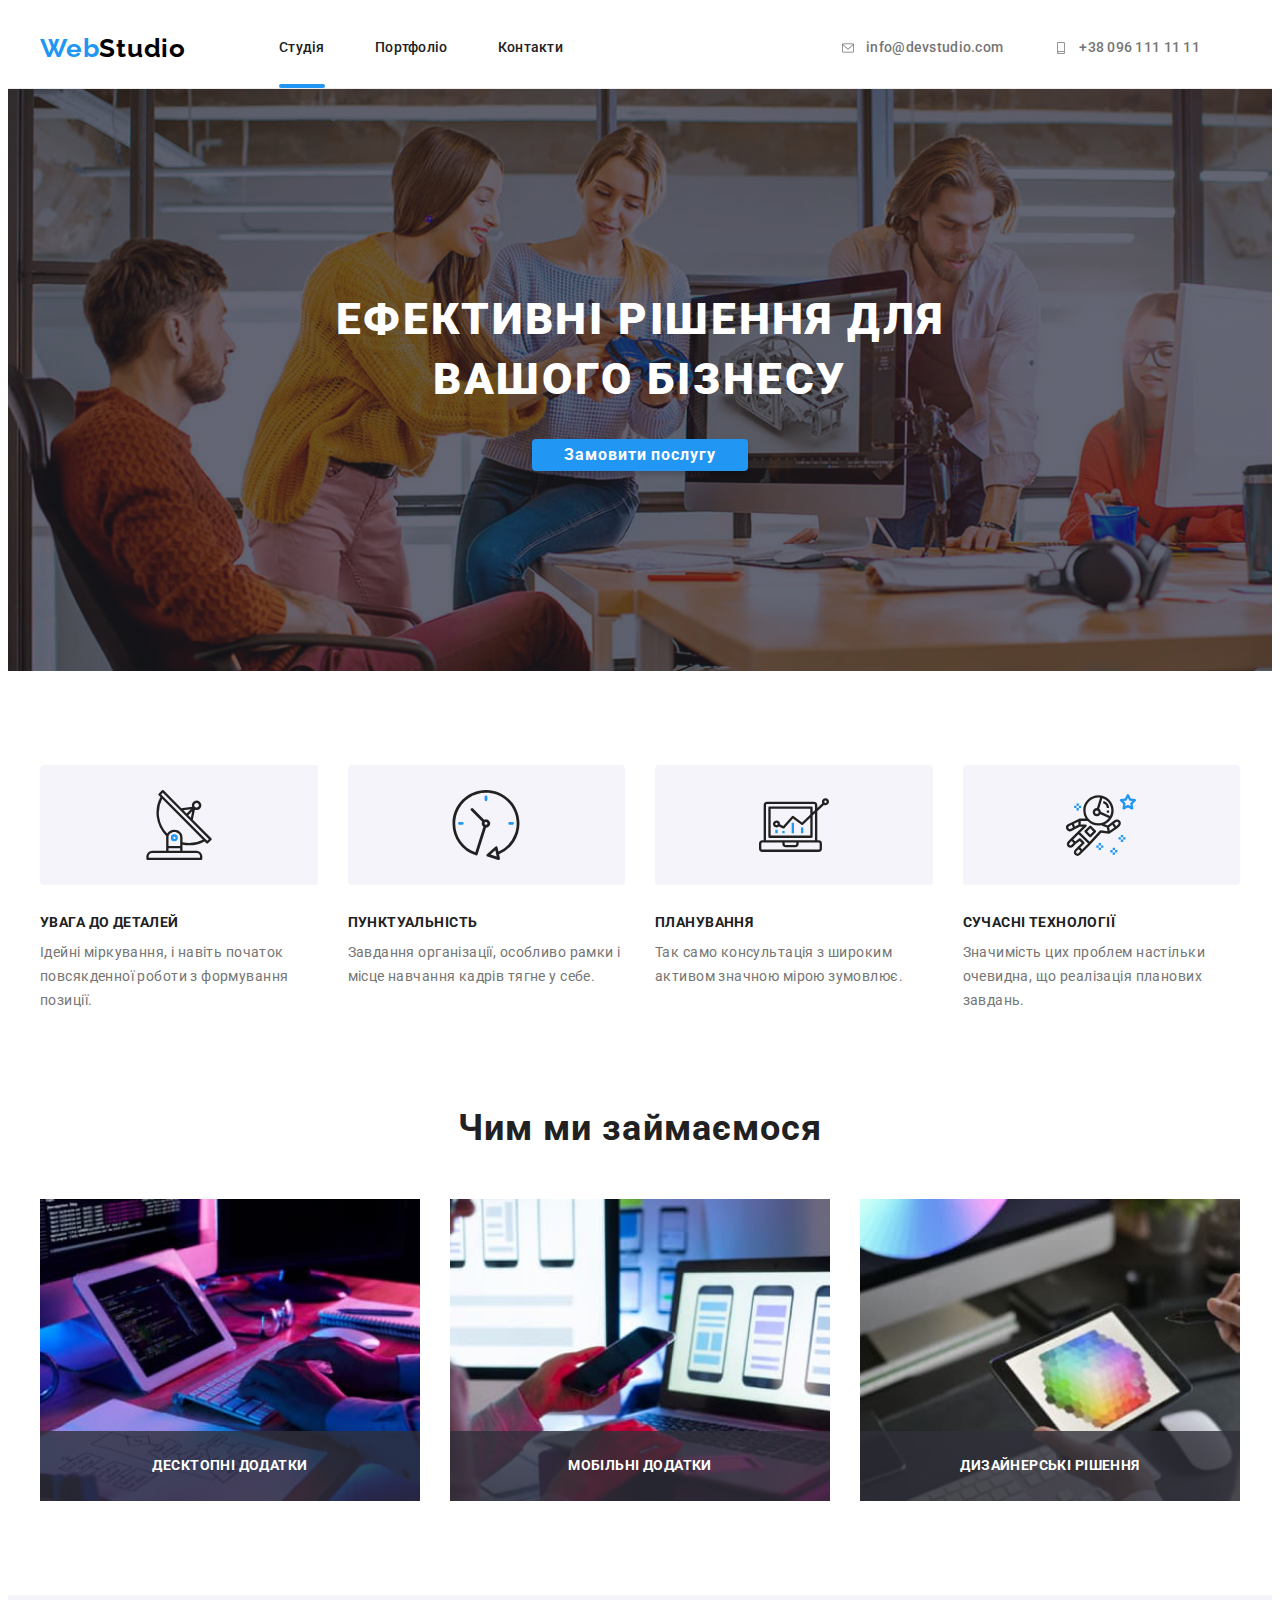
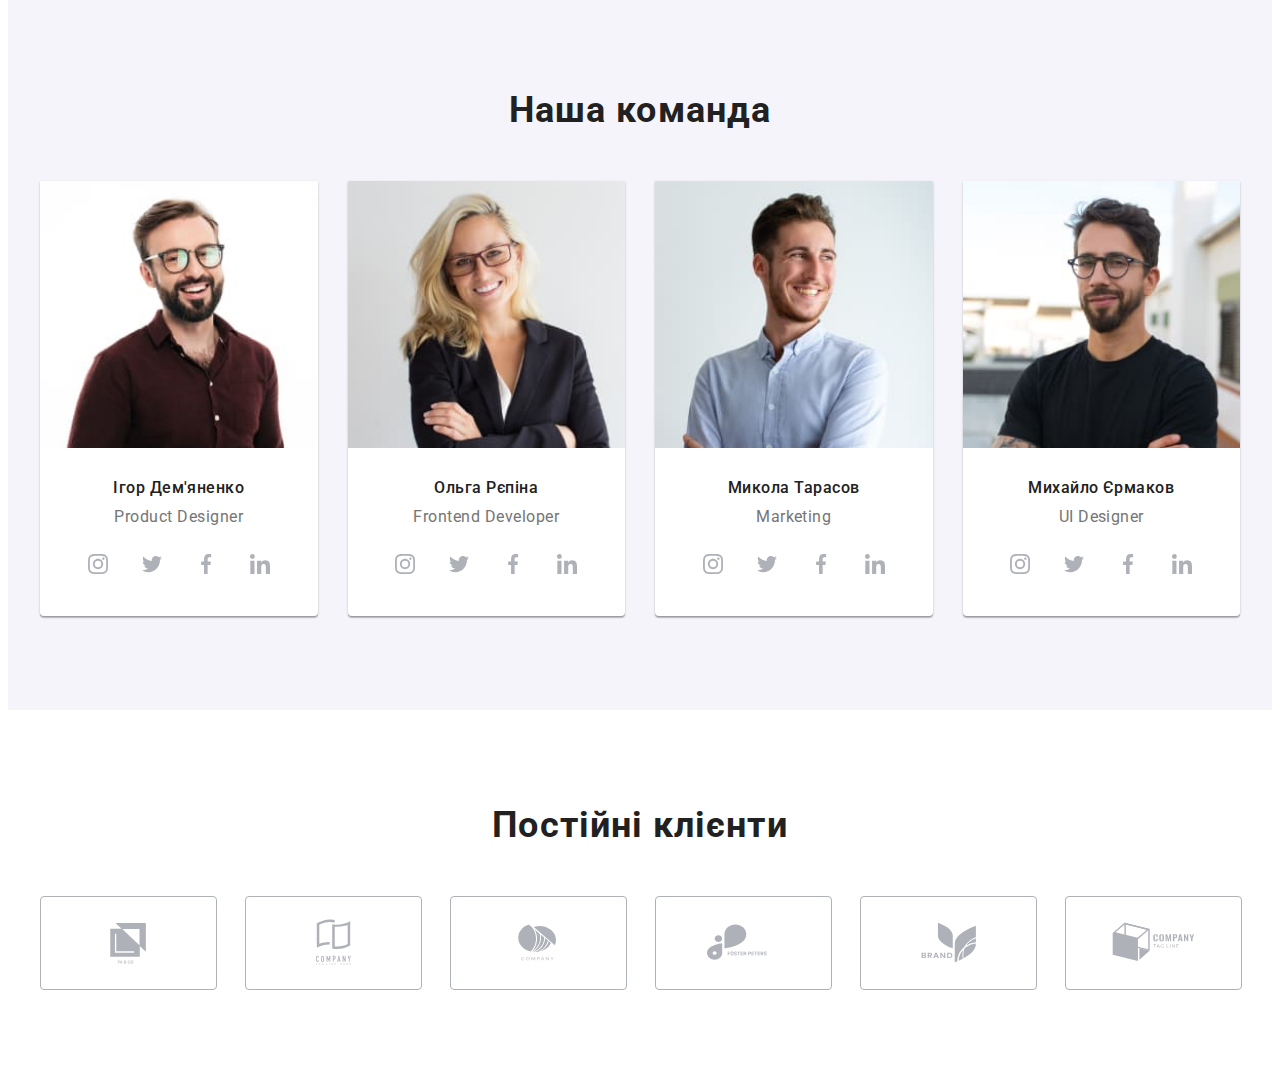
==== commit 08aaf015: "Half-adapted header" ====
--- a/index.html
+++ b/index.html
@@ -26,7 +26,7 @@
   </head>
 
   <body>
-    <!-- <header class="header">
+    <header class="header">
       <div class="container header__container">
         <a class="logo" href="./index.html" lang="en"
           ><span class="logo__web">Web</span>Studio</a
@@ -65,8 +65,13 @@
             </a>
           </li>
         </ul>
+        <button class="mobile-btn" type="button">
+          <svg class="mobile-btn__icon" width="40" height="40">
+            <use href="./images/icons.svg#menu-open"></use>
+          </svg>
+        </button>
       </div>
-    </header> -->
+    </header>
 
     <main>
       <!--Hero-->
--- a/css/main.min.css
+++ b/css/main.min.css
@@ -1 +1 @@
-:root{--main-color: #212121;--color-gray: #757575;--color-blue: #2196f3;--color-blue-dark: #188ce8;--color-white: #ffffff;--color-black: #000000;--color-footer-link: rgba(255, 255, 255, 0.6);--color-portfolio-btn: #f5f4fa;--background-color-dark: #2f303a;--background-color-hero: rgba(47, 48, 58, 0.4);--background-color-hero-second: #c4c4c4;--background-color-light: #f5f4fa;--background-color-white: var(--color-white);--font-ral: "Raleway", sans-serif;--first-logo-color: var(--color-black);--second-logo-color: var(--color-blue);--footer-logo-color: var(--color-white);--title-color: var(--main-color);--text-color: var(--color-gray);--first-link-color: var(--main-color);--second-link-color: var(--color-blue);--first-btn-color: var(--color-white);--second-btn-color: var(--main-color);--hover-btn-color: var(--color-blue);--social-background-color: var(--color-white);--hover-social-background-color: var(--color-blue);--icon-color: #afb1b8;--hover-icon-color: var(--color-white);--footer-social-background-color: rgba(255, 255, 255, 0.1);--tra-cubic: cubic-bezier(0.4, 0, 0.2, 1)}h1,h2,h3,h4,h5,h6,p{margin:0}ul{list-style:none;margin:0;padding:0}button{cursor:pointer}img{display:block;max-width:100%;width:100%;height:auto}a{text-decoration:none}body{font-family:"Roboto",sans-serif;color:var(--main-color)}.section{padding-top:60px;padding-bottom:60px}@media screen and (min-width: 1200px){.section{padding-top:94px;padding-bottom:94px}}.visually-hiden{position:absolute;width:1px;height:1px;margin:-1px;border:0;padding:0;white-space:nowrap;-webkit-clip-path:inset(100%);clip-path:inset(100%);clip:rect(0 0 0 0);overflow:hidden}.container{width:100%;padding:0 15px;margin:0 auto}@media screen and (min-width: 480px){.container{max-width:480px}}@media screen and (min-width: 768px){.container{max-width:768px}}@media screen and (min-width: 1200px){.container{max-width:1200px}}.btn{font-family:inherit;border:none;min-width:200px;font-weight:700;font-size:16px;line-height:1.88;letter-spacing:.06em;background-color:var(--color-blue);color:var(--first-btn-color);-webkit-box-shadow:0px 4px 4px rgba(0,0,0,.15);box-shadow:0px 4px 4px rgba(0,0,0,.15);border-radius:4px;-webkit-transition:background-color 250ms var(--tra-cubic);transition:background-color 250ms var(--tra-cubic)}.btn:hover,.btn:focus{background-color:var(--color-blue-dark)}.section-title{font-size:28px;line-height:1.1785714286;text-align:center;letter-spacing:.03em;color:var(--title-color);margin-bottom:50px}@media screen and (min-width: 1200px){.section-title{font-size:36px;line-height:1.1666666667}}.social{display:-webkit-box;display:-ms-flexbox;display:flex;gap:10px;-webkit-box-pack:center;-ms-flex-pack:center;justify-content:center}.social__item{width:44px;height:44px}.social__link{width:100%;height:100%;background-color:var(--social-background-color);border-radius:50%;display:-webkit-box;display:-ms-flexbox;display:flex;-webkit-box-align:center;-ms-flex-align:center;align-items:center;-webkit-box-pack:center;-ms-flex-pack:center;justify-content:center;-webkit-transition:background-color 250ms var(--tra-cubic);transition:background-color 250ms var(--tra-cubic)}.social__link:hover,.social__link:focus{background-color:var(--hover-social-background-color)}.social__icon{fill:var(--icon-color);-webkit-transition:fill 250ms var(--tra-cubic);transition:fill 250ms var(--tra-cubic)}.social__link:hover .social__icon,.social__link:focus .social__icon{fill:var(--hover-icon-color)}.social__link--footer-background{background-color:var(--footer-social-background-color)}.social__icon--footer-fill{fill:var(--hover-icon-color)}.backdrop{position:fixed;top:0;left:0;width:100vw;height:100vh;background-color:rgba(0,0,0,.2);-webkit-transition:opacity 250ms var(--tra-cubic),visibility 250ms var(--tra-cubic);transition:opacity 250ms var(--tra-cubic),visibility 250ms var(--tra-cubic)}.modal{position:absolute;top:50%;left:50%;width:528px;min-height:581px;padding:40px;background-color:var(--background-color-white);-webkit-box-shadow:0px 1px 3px rgba(0,0,0,.12),0px 1px 1px rgba(0,0,0,.14),0px 2px 1px rgba(0,0,0,.2);box-shadow:0px 1px 3px rgba(0,0,0,.12),0px 1px 1px rgba(0,0,0,.14),0px 2px 1px rgba(0,0,0,.2);border-radius:4px;-webkit-transform:translate(-50%, -50%) scale(1);transform:translate(-50%, -50%) scale(1);opacity:1;-webkit-transition:opacity 600ms var(--tra-cubic),-webkit-transform 600ms var(--tra-cubic);transition:opacity 600ms var(--tra-cubic),-webkit-transform 600ms var(--tra-cubic);transition:transform 600ms var(--tra-cubic),opacity 600ms var(--tra-cubic);transition:transform 600ms var(--tra-cubic),opacity 600ms var(--tra-cubic),-webkit-transform 600ms var(--tra-cubic)}.backdrop.backdrop--is-hidden .modal{-webkit-transform:translate(-50%, -50%) scale(1.2);transform:translate(-50%, -50%) scale(1.2);opacity:0}.modal__title{font-weight:700;font-size:20px;line-height:1.15;text-align:center;letter-spacing:.03em;color:var(--main-color);margin-bottom:12px}.modal-form__field{margin-bottom:10px}.modal-form__input-label{font-weight:400;font-size:12px;line-height:1.17;letter-spacing:.01em;color:var(--color-gray);margin-bottom:4px;display:block}.modal-form__input-wrappper{position:relative}.modal-form__input{width:100%;height:40px;border:1px solid rgba(33,33,33,.2);outline:rgba(0,0,0,0);border-radius:4px;background-color:rgba(0,0,0,0);padding:0;padding-left:30px;-webkit-transition:border-color 250ms var(--tra-cubic);transition:border-color 250ms var(--tra-cubic)}.modal-form__input:focus{border-color:var(--color-blue)}.modal-form__icon{position:absolute;left:12px;top:50%;-webkit-transform:translateY(-50%);transform:translateY(-50%);fill:var(--main-color);-webkit-transition:fill 250ms var(--tra-cubic);transition:fill 250ms var(--tra-cubic)}.modal-form__input:focus+.modal-form__icon{fill:var(--color-blue)}.modal-form__comment-field{margin-bottom:20px}.modal-form__comment{width:100%;height:120px;padding:12px 16px;border:1px solid rgba(33,33,33,.2);border-radius:4px;outline:rgba(0,0,0,0);resize:none;-webkit-transition:border-color 250ms var(--tra-cubic);transition:border-color 250ms var(--tra-cubic)}.modal-form__comment::-webkit-input-placeholder{font-weight:400;font-size:12px;line-height:1.17;letter-spacing:.01em;color:rgba(117,117,117,.5)}.modal-form__comment::-moz-placeholder{font-weight:400;font-size:12px;line-height:1.17;letter-spacing:.01em;color:rgba(117,117,117,.5)}.modal-form__comment:-ms-input-placeholder{font-weight:400;font-size:12px;line-height:1.17;letter-spacing:.01em;color:rgba(117,117,117,.5)}.modal-form__comment::-ms-input-placeholder{font-weight:400;font-size:12px;line-height:1.17;letter-spacing:.01em;color:rgba(117,117,117,.5)}.modal-form__comment::placeholder{font-weight:400;font-size:12px;line-height:1.17;letter-spacing:.01em;color:rgba(117,117,117,.5)}.modal-form__comment:focus{border-color:var(--color-blue)}.modal-close{position:absolute;right:8px;top:8px;width:30px;height:30px;border:1px solid rgba(0,0,0,.1);border-radius:50%;padding:0;display:-webkit-box;display:-ms-flexbox;display:flex;-webkit-box-align:center;-ms-flex-align:center;align-items:center;-webkit-box-pack:center;-ms-flex-pack:center;justify-content:center;background-color:rgba(0,0,0,0);outline:rgba(0,0,0,0)}.modal-close__icon{fill:var(--color-black);-webkit-transition:fill 250ms var(--tra-cubic);transition:fill 250ms var(--tra-cubic)}.modal-close:hover .modal-close__icon,.modal-close:focus .modal-close__icon{fill:var(--hover-btn-color)}.modal-check{width:100%;display:-webkit-box;display:-ms-flexbox;display:flex;-webkit-box-pack:center;-ms-flex-pack:center;justify-content:center;-webkit-box-align:center;-ms-flex-align:center;align-items:center;margin-bottom:30px}.modal-check__label{font-weight:400;font-size:14px;line-height:1.71;letter-spacing:.03em;color:var(--color-gray);display:-webkit-box;display:-ms-flexbox;display:flex;-webkit-box-align:center;-ms-flex-align:center;align-items:center}.modal-check__label .modal-check__icon{width:16px;height:15px;border:2px solid var(--main-color);border-radius:2px;margin-right:8px;display:-webkit-box;display:-ms-flexbox;display:flex;-webkit-box-pack:center;-ms-flex-pack:center;justify-content:center;-webkit-box-align:center;-ms-flex-align:center;align-items:center;fill:rgba(0,0,0,0)}.modal-check__input:checked+.modal-check__label .modal-check__icon{background-color:var(--color-blue);border:none;fill:var(--color-white)}.modal-check__input:focus+.modal-check__label .modal-check__icon{border-color:var(--color-blue)}.modal-check__link{color:var(--second-link-color);text-decoration:underline}.modal__btn{padding:10px 52px;margin:0 auto;display:block}.backdrop--is-hidden{opacity:0;visibility:hidden;pointer-events:none}.logo{font-family:var(--font-ral);font-weight:700;font-size:26px;line-height:1.19;letter-spacing:.03em;color:var(--first-logo-color)}.logo__web{color:var(--second-logo-color)}.logo--color-light{color:var(--footer-logo-color)}.header{border-bottom:1px solid #ececec}.header__container{display:-webkit-box;display:-ms-flexbox;display:flex;-webkit-box-align:center;-ms-flex-align:center;align-items:center}.nav-site{margin-left:93px}.nav-site__list{display:-webkit-box;display:-ms-flexbox;display:flex;gap:50px}.nav-site__item{position:relative}.nav-site__link{display:block;font-weight:500;font-size:14px;line-height:1.14;letter-spacing:.02em;color:var(--first-link-color);padding-top:32px;padding-bottom:32px;-webkit-transition:color 250ms var(--tra-cubic);transition:color 250ms var(--tra-cubic)}.nav-site__link:hover,.nav-site__link:focus{color:var(--second-link-color)}.current::after{position:absolute;content:"";height:4px;width:100%;display:block;background-color:var(--second-link-color);border-radius:2px;left:0;bottom:0}.header-contacts{display:-webkit-box;display:-ms-flexbox;display:flex;margin-left:auto;gap:50px}.header-contacts__link{display:-webkit-box;display:-ms-flexbox;display:flex;-webkit-box-align:center;-ms-flex-align:center;align-items:center;font-weight:500;font-size:14px;line-height:1.14;letter-spacing:.02em;color:var(--color-gray);-webkit-transition:color 250ms var(--tra-cubic);transition:color 250ms var(--tra-cubic)}.header-contacts__link:hover,.header-contacts__link:focus{color:var(--color-blue)}.header-contacts__link-icon{margin-right:10px;fill:currentColor}.hero{max-width:1600px;background-image:-webkit-gradient(linear, left top, left bottom, from(var(--background-color-hero)), to(var(--background-color-hero))),url(../images/hero-background.jpg);background-image:linear-gradient(var(--background-color-hero), var(--background-color-hero)),url(../images/hero-background.jpg);background-color:var(--background-color-hero-second);background-repeat:no-repeat;background-size:cover;margin:0 auto}.hero__container{padding-top:118px;padding-bottom:118px;text-align:center}@media screen and (min-width: 1200px){.hero__container{padding-top:200px;padding-bottom:200px}}.hero__title{font-weight:900;font-size:26px;line-height:1.6153846154;letter-spacing:.06em;text-transform:uppercase;color:var(--color-white);margin-bottom:30px}@media screen and (min-width: 1200px){.hero__title{font-size:44px;line-height:1.3636363636}}.animate__zoomIn{-webkit-animation-duration:2000ms;animation-duration:2000ms}@media screen and (min-width: 1200px){.hero__btn{min-width:216px}}.features-list{display:-webkit-box;display:-ms-flexbox;display:flex;-ms-flex-wrap:wrap;flex-wrap:wrap;gap:30px}.features-list__item{-ms-flex-preferred-size:100%;flex-basis:100%}@media screen and (min-width: 768px){.features-list__item{-ms-flex-preferred-size:calc((100% - 30px)/2);flex-basis:calc((100% - 30px)/2)}}@media screen and (min-width: 1200px){.features-list__item{-ms-flex-preferred-size:calc((100% - 90px)/4);flex-basis:calc((100% - 90px)/4)}}.features-list__icon{background-color:var(--background-color-light);height:120px;border-radius:4px;margin-bottom:30px;display:-webkit-box;display:-ms-flexbox;display:flex;-webkit-box-pack:center;-ms-flex-pack:center;justify-content:center;-webkit-box-align:center;-ms-flex-align:center;align-items:center}.features-list__title{font-size:14px;line-height:1.14;letter-spacing:.03em;text-transform:uppercase;color:var(--title-color);margin-bottom:10px}.features-list__text{font-size:14px;line-height:1.71;letter-spacing:.03em;color:var(--text-color)}.section__works{padding-top:0;display:none}@media screen and (min-width: 1200px){.section__works{display:block}}.work-examples{display:-webkit-box;display:-ms-flexbox;display:flex;gap:30px}.work-examples__item{position:relative;-ms-flex-preferred-size:calc((100% - 60px)/3);flex-basis:calc((100% - 60px)/3)}.work-examples__uptitle{position:absolute;left:0;bottom:0;width:100%;font-weight:700;font-size:14px;line-height:1.14;letter-spacing:.03em;text-transform:uppercase;color:#fff;background-color:rgba(47,48,58,.8);height:70px;display:-webkit-box;display:-ms-flexbox;display:flex;-webkit-box-align:center;-ms-flex-align:center;align-items:center;-webkit-box-pack:center;-ms-flex-pack:center;justify-content:center}.section__team{background-color:var(--background-color-light);text-align:center}.team-list{display:-webkit-box;display:-ms-flexbox;display:flex;-ms-flex-wrap:wrap;flex-wrap:wrap;gap:30px}.team-card{-ms-flex-preferred-size:100%;flex-basis:100%;background-color:var(--background-color-white);-webkit-box-shadow:0px 1px 3px rgba(0,0,0,.12),0px 1px 1px rgba(0,0,0,.14),0px 2px 1px rgba(0,0,0,.2);box-shadow:0px 1px 3px rgba(0,0,0,.12),0px 1px 1px rgba(0,0,0,.14),0px 2px 1px rgba(0,0,0,.2);border-radius:0px 0px 4px 4px}@media screen and (min-width: 768px){.team-card{-ms-flex-preferred-size:calc((100% - 30px)/2);flex-basis:calc((100% - 30px)/2)}}@media screen and (min-width: 1200px){.team-card{-ms-flex-preferred-size:calc((100% - 90px)/4);flex-basis:calc((100% - 90px)/4)}}.team-card__data{padding-top:30px;padding-bottom:24px}@media screen and (min-width: 1200px){.team-card__data{padding-bottom:30px}}.team-card__title{font-weight:500;font-size:16px;line-height:1.19;text-align:center;letter-spacing:.03em;color:var(--title-color);margin-bottom:10px}.team-card__text{font-size:16px;line-height:1.19;text-align:center;letter-spacing:.03em;color:var(--text-color);margin-bottom:16px}.clients{display:-webkit-box;display:-ms-flexbox;display:flex;gap:30px;-webkit-box-pack:center;-ms-flex-pack:center;justify-content:center;-ms-flex-wrap:wrap;flex-wrap:wrap}.clients__item{--n: 2;-ms-flex-preferred-size:calc((100% - (var(--n) - 1)*30px)/var(--n));flex-basis:calc((100% - (var(--n) - 1)*30px)/var(--n));height:92px}@media screen and (min-width: 768px){.clients__item{--n: 3}}@media screen and (min-width: 1200px){.clients__item{--n: 6}}.clients__link{width:100%;height:100%;display:-webkit-box;display:-ms-flexbox;display:flex;-webkit-box-pack:center;-ms-flex-pack:center;justify-content:center;-webkit-box-align:center;-ms-flex-align:center;align-items:center;border:1px solid;border-color:var(--icon-color);border-radius:4px;-webkit-transition:border-color 250ms var(--tra-cubic);transition:border-color 250ms var(--tra-cubic)}.clients__link:hover,.clients__link:focus{border-color:var(--second-link-color)}.clients__icon{width:100%;height:100%;fill:var(--icon-color);-webkit-transition:fill 250ms var(--tra-cubic);transition:fill 250ms var(--tra-cubic)}.clients__link:hover .clients__icon,.clients__link:focus .clients__icon{fill:var(--second-link-color)}.footer{background-color:var(--background-color-dark);padding-top:60px;padding-bottom:60px}.footer__container{display:-webkit-box;display:-ms-flexbox;display:flex;-webkit-box-pack:justify;-ms-flex-pack:justify;justify-content:space-between;-webkit-box-align:baseline;-ms-flex-align:baseline;align-items:baseline}.address{font-style:normal;font-weight:400;font-size:14px;line-height:1.71;letter-spacing:.03em;color:var(--color-white);margin-top:20px}.footer-contacts{margin-top:9px}.footer-contacts__item:not(:first-child){margin-top:9px}.footer-contacts__link{color:var(--color-footer-link);-webkit-transition:color 250ms var(--tra-cubic);transition:color 250ms var(--tra-cubic)}.footer-contacts__link:hover,.footer-contacts__link:focus{color:var(--color-blue)}.footer__title{font-size:14px;line-height:1.14;letter-spacing:.03em;text-transform:uppercase;color:var(--footer-logo-color);margin-bottom:20px}.subscribe-form{display:-webkit-box;display:-ms-flexbox;display:flex;-webkit-box-orient:vertical;-webkit-box-direction:normal;-ms-flex-direction:column;flex-direction:column}.footer__title--subscribe-form{font-weight:700}.subscribe-form__wrap{display:-webkit-box;display:-ms-flexbox;display:flex;gap:12px}.subscribe-form__input{min-width:358px;background-color:rgba(0,0,0,0);border:1px solid rgba(255,255,255,.3);border-radius:4px;padding:15px 16px;color:var(--color-white)}.subscribe-form__input::-webkit-input-placeholder{font-weight:400;font-size:16px;line-height:1.25;display:-webkit-box;display:flex;-webkit-box-align:center;align-items:center;letter-spacing:.03em;color:rgba(255,255,255,.6)}.subscribe-form__input::-moz-placeholder{font-weight:400;font-size:16px;line-height:1.25;display:flex;align-items:center;letter-spacing:.03em;color:rgba(255,255,255,.6)}.subscribe-form__input:-ms-input-placeholder{font-weight:400;font-size:16px;line-height:1.25;display:-ms-flexbox;display:flex;-ms-flex-align:center;align-items:center;letter-spacing:.03em;color:rgba(255,255,255,.6)}.subscribe-form__input::-ms-input-placeholder{font-weight:400;font-size:16px;line-height:1.25;display:-ms-flexbox;display:flex;-ms-flex-align:center;align-items:center;letter-spacing:.03em;color:rgba(255,255,255,.6)}.subscribe-form__input::placeholder{font-weight:400;font-size:16px;line-height:1.25;display:-webkit-box;display:-ms-flexbox;display:flex;-webkit-box-align:center;-ms-flex-align:center;align-items:center;letter-spacing:.03em;color:rgba(255,255,255,.6)}.subscribe-form__input:hover,.subscribe-form__input:focus{border-color:var(--color-blue);outline:rgba(0,0,0,0)}.subscribe__btn{display:-webkit-box;display:-ms-flexbox;display:flex;-webkit-box-align:center;-ms-flex-align:center;align-items:center;-webkit-box-pack:center;-ms-flex-pack:center;justify-content:center;gap:10px}.subscribe-form__icon{fill:var(--first-btn-color)}.portfolio-filters-list{display:-webkit-box;display:-ms-flexbox;display:flex;-webkit-box-pack:center;-ms-flex-pack:center;justify-content:center;gap:8px;margin-bottom:50px}.filter-btn{font-weight:500;font-size:16px;line-height:1.63;letter-spacing:.03em;color:var(--second-btn-color);background-color:var(--color-portfolio-btn);border-radius:4px;padding:6px 22px;display:block;-webkit-transition:background-color 250ms var(--tra-cubic),color 250ms var(--tra-cubic),outline 250ms var(--tra-cubic),-webkit-box-shadow 250ms var(--tra-cubic);transition:background-color 250ms var(--tra-cubic),color 250ms var(--tra-cubic),outline 250ms var(--tra-cubic),-webkit-box-shadow 250ms var(--tra-cubic);transition:background-color 250ms var(--tra-cubic),color 250ms var(--tra-cubic),box-shadow 250ms var(--tra-cubic),outline 250ms var(--tra-cubic);transition:background-color 250ms var(--tra-cubic),color 250ms var(--tra-cubic),box-shadow 250ms var(--tra-cubic),outline 250ms var(--tra-cubic),-webkit-box-shadow 250ms var(--tra-cubic)}.filter-input:checked+.filter-btn{background-color:var(--hover-btn-color);color:var(--first-btn-color);-webkit-box-shadow:0px 3px 1px rgba(0,0,0,.1),0px 1px 2px rgba(0,0,0,.08),0px 2px 2px rgba(0,0,0,.12);box-shadow:0px 3px 1px rgba(0,0,0,.1),0px 1px 2px rgba(0,0,0,.08),0px 2px 2px rgba(0,0,0,.12)}.filter-input:focus+.filter-btn{outline:1px solid var(--color-black)}.filter-btn:hover{cursor:pointer;outline:1px solid var(--color-black)}.portfolio-projects-list{display:-webkit-box;display:-ms-flexbox;display:flex;-ms-flex-wrap:wrap;flex-wrap:wrap;gap:30px}.portfolio-projects-item{-ms-flex-preferred-size:calc((100% - 60px)/3);flex-basis:calc((100% - 60px)/3);background-color:var(--background-color-white)}.portfolio-projects-link{display:block;-webkit-transition:-webkit-box-shadow 250ms var(--tra-cubic);transition:-webkit-box-shadow 250ms var(--tra-cubic);transition:box-shadow 250ms var(--tra-cubic);transition:box-shadow 250ms var(--tra-cubic), -webkit-box-shadow 250ms var(--tra-cubic)}.portfolio-projects-link:hover,.portfolio-projects-link:focus{-webkit-box-shadow:0px 1px 1px rgba(0,0,0,.12),0px 4px 4px rgba(0,0,0,.06),1px 4px 6px rgba(0,0,0,.16);box-shadow:0px 1px 1px rgba(0,0,0,.12),0px 4px 4px rgba(0,0,0,.06),1px 4px 6px rgba(0,0,0,.16)}.portfolio-top-wrap{position:relative;overflow:hidden}.portfolio-top-text{position:absolute;top:0;left:0;font-weight:400;font-size:18px;line-height:1.56;letter-spacing:.03em;color:var(--color-white);background-color:rgba(33,150,243,.9);padding:63px 24px;height:100%;-webkit-transform:translateY(100%);transform:translateY(100%);-webkit-transition:-webkit-transform 250ms var(--tra-cubic);transition:-webkit-transform 250ms var(--tra-cubic);transition:transform 250ms var(--tra-cubic);transition:transform 250ms var(--tra-cubic), -webkit-transform 250ms var(--tra-cubic)}.portfolio-projects-link:hover .portfolio-top-text{-webkit-transform:translateY(0);transform:translateY(0)}.portfolio-description{padding:20px 24px;border:1px solid #eee}.portfolio-title{font-size:18px;line-height:2;letter-spacing:.06em;color:var(--title-color);margin-bottom:4px}.portfolio-text{font-size:16px;line-height:1.88;letter-spacing:.03em;color:var(--text-color)}/*# sourceMappingURL=main.min.css.map */+:root{--main-color: #212121;--color-gray: #757575;--color-blue: #2196f3;--color-blue-dark: #188ce8;--color-white: #ffffff;--color-black: #000000;--color-footer-link: rgba(255, 255, 255, 0.6);--color-portfolio-btn: #f5f4fa;--background-color-dark: #2f303a;--background-color-hero: rgba(47, 48, 58, 0.4);--background-color-hero-second: #c4c4c4;--background-color-light: #f5f4fa;--background-color-white: var(--color-white);--font-ral: "Raleway", sans-serif;--first-logo-color: var(--color-black);--second-logo-color: var(--color-blue);--footer-logo-color: var(--color-white);--title-color: var(--main-color);--text-color: var(--color-gray);--first-link-color: var(--main-color);--second-link-color: var(--color-blue);--first-btn-color: var(--color-white);--second-btn-color: var(--main-color);--hover-btn-color: var(--color-blue);--social-background-color: var(--color-white);--hover-social-background-color: var(--color-blue);--icon-color: #afb1b8;--hover-icon-color: var(--color-white);--footer-social-background-color: rgba(255, 255, 255, 0.1);--tra-cubic: cubic-bezier(0.4, 0, 0.2, 1)}h1,h2,h3,h4,h5,h6,p{margin:0}ul{list-style:none;margin:0;padding:0}button{cursor:pointer}img{display:block;max-width:100%;width:100%;height:auto}a{text-decoration:none}body{font-family:"Roboto",sans-serif;color:var(--main-color)}.section{padding-top:60px;padding-bottom:60px}@media screen and (min-width: 1200px){.section{padding-top:94px;padding-bottom:94px}}.visually-hiden{position:absolute;width:1px;height:1px;margin:-1px;border:0;padding:0;white-space:nowrap;-webkit-clip-path:inset(100%);clip-path:inset(100%);clip:rect(0 0 0 0);overflow:hidden}.container{width:100%;padding:0 15px;margin:0 auto}@media screen and (min-width: 480px){.container{max-width:480px}}@media screen and (min-width: 768px){.container{max-width:768px}}@media screen and (min-width: 1200px){.container{max-width:1200px}}.btn{font-family:inherit;border:none;min-width:200px;font-weight:700;font-size:16px;line-height:1.88;letter-spacing:.06em;background-color:var(--color-blue);color:var(--first-btn-color);-webkit-box-shadow:0px 4px 4px rgba(0,0,0,.15);box-shadow:0px 4px 4px rgba(0,0,0,.15);border-radius:4px;-webkit-transition:background-color 250ms var(--tra-cubic);transition:background-color 250ms var(--tra-cubic)}.btn:hover,.btn:focus{background-color:var(--color-blue-dark)}.section-title{font-size:28px;line-height:1.1785714286;text-align:center;letter-spacing:.03em;color:var(--title-color);margin-bottom:50px}@media screen and (min-width: 1200px){.section-title{font-size:36px;line-height:1.1666666667}}.social{display:-webkit-box;display:-ms-flexbox;display:flex;gap:10px;-webkit-box-pack:center;-ms-flex-pack:center;justify-content:center}.social__item{width:44px;height:44px}.social__link{width:100%;height:100%;background-color:var(--social-background-color);border-radius:50%;display:-webkit-box;display:-ms-flexbox;display:flex;-webkit-box-align:center;-ms-flex-align:center;align-items:center;-webkit-box-pack:center;-ms-flex-pack:center;justify-content:center;-webkit-transition:background-color 250ms var(--tra-cubic);transition:background-color 250ms var(--tra-cubic)}.social__link:hover,.social__link:focus{background-color:var(--hover-social-background-color)}.social__icon{fill:var(--icon-color);-webkit-transition:fill 250ms var(--tra-cubic);transition:fill 250ms var(--tra-cubic)}.social__link:hover .social__icon,.social__link:focus .social__icon{fill:var(--hover-icon-color)}.social__link--footer-background{background-color:var(--footer-social-background-color)}.social__icon--footer-fill{fill:var(--hover-icon-color)}.backdrop{position:fixed;top:0;left:0;width:100vw;height:100vh;background-color:rgba(0,0,0,.2);-webkit-transition:opacity 250ms var(--tra-cubic),visibility 250ms var(--tra-cubic);transition:opacity 250ms var(--tra-cubic),visibility 250ms var(--tra-cubic)}.modal{position:absolute;top:50%;left:50%;width:528px;min-height:581px;padding:40px;background-color:var(--background-color-white);-webkit-box-shadow:0px 1px 3px rgba(0,0,0,.12),0px 1px 1px rgba(0,0,0,.14),0px 2px 1px rgba(0,0,0,.2);box-shadow:0px 1px 3px rgba(0,0,0,.12),0px 1px 1px rgba(0,0,0,.14),0px 2px 1px rgba(0,0,0,.2);border-radius:4px;-webkit-transform:translate(-50%, -50%) scale(1);transform:translate(-50%, -50%) scale(1);opacity:1;-webkit-transition:opacity 600ms var(--tra-cubic),-webkit-transform 600ms var(--tra-cubic);transition:opacity 600ms var(--tra-cubic),-webkit-transform 600ms var(--tra-cubic);transition:transform 600ms var(--tra-cubic),opacity 600ms var(--tra-cubic);transition:transform 600ms var(--tra-cubic),opacity 600ms var(--tra-cubic),-webkit-transform 600ms var(--tra-cubic)}.backdrop.backdrop--is-hidden .modal{-webkit-transform:translate(-50%, -50%) scale(1.2);transform:translate(-50%, -50%) scale(1.2);opacity:0}.modal__title{font-weight:700;font-size:20px;line-height:1.15;text-align:center;letter-spacing:.03em;color:var(--main-color);margin-bottom:12px}.modal-form__field{margin-bottom:10px}.modal-form__input-label{font-weight:400;font-size:12px;line-height:1.17;letter-spacing:.01em;color:var(--color-gray);margin-bottom:4px;display:block}.modal-form__input-wrappper{position:relative}.modal-form__input{width:100%;height:40px;border:1px solid rgba(33,33,33,.2);outline:rgba(0,0,0,0);border-radius:4px;background-color:rgba(0,0,0,0);padding:0;padding-left:30px;-webkit-transition:border-color 250ms var(--tra-cubic);transition:border-color 250ms var(--tra-cubic)}.modal-form__input:focus{border-color:var(--color-blue)}.modal-form__icon{position:absolute;left:12px;top:50%;-webkit-transform:translateY(-50%);transform:translateY(-50%);fill:var(--main-color);-webkit-transition:fill 250ms var(--tra-cubic);transition:fill 250ms var(--tra-cubic)}.modal-form__input:focus+.modal-form__icon{fill:var(--color-blue)}.modal-form__comment-field{margin-bottom:20px}.modal-form__comment{width:100%;height:120px;padding:12px 16px;border:1px solid rgba(33,33,33,.2);border-radius:4px;outline:rgba(0,0,0,0);resize:none;-webkit-transition:border-color 250ms var(--tra-cubic);transition:border-color 250ms var(--tra-cubic)}.modal-form__comment::-webkit-input-placeholder{font-weight:400;font-size:12px;line-height:1.17;letter-spacing:.01em;color:rgba(117,117,117,.5)}.modal-form__comment::-moz-placeholder{font-weight:400;font-size:12px;line-height:1.17;letter-spacing:.01em;color:rgba(117,117,117,.5)}.modal-form__comment:-ms-input-placeholder{font-weight:400;font-size:12px;line-height:1.17;letter-spacing:.01em;color:rgba(117,117,117,.5)}.modal-form__comment::-ms-input-placeholder{font-weight:400;font-size:12px;line-height:1.17;letter-spacing:.01em;color:rgba(117,117,117,.5)}.modal-form__comment::placeholder{font-weight:400;font-size:12px;line-height:1.17;letter-spacing:.01em;color:rgba(117,117,117,.5)}.modal-form__comment:focus{border-color:var(--color-blue)}.modal-close{position:absolute;right:8px;top:8px;width:30px;height:30px;border:1px solid rgba(0,0,0,.1);border-radius:50%;padding:0;display:-webkit-box;display:-ms-flexbox;display:flex;-webkit-box-align:center;-ms-flex-align:center;align-items:center;-webkit-box-pack:center;-ms-flex-pack:center;justify-content:center;background-color:rgba(0,0,0,0);outline:rgba(0,0,0,0)}.modal-close__icon{fill:var(--color-black);-webkit-transition:fill 250ms var(--tra-cubic);transition:fill 250ms var(--tra-cubic)}.modal-close:hover .modal-close__icon,.modal-close:focus .modal-close__icon{fill:var(--hover-btn-color)}.modal-check{width:100%;display:-webkit-box;display:-ms-flexbox;display:flex;-webkit-box-pack:center;-ms-flex-pack:center;justify-content:center;-webkit-box-align:center;-ms-flex-align:center;align-items:center;margin-bottom:30px}.modal-check__label{font-weight:400;font-size:14px;line-height:1.71;letter-spacing:.03em;color:var(--color-gray);display:-webkit-box;display:-ms-flexbox;display:flex;-webkit-box-align:center;-ms-flex-align:center;align-items:center}.modal-check__label .modal-check__icon{width:16px;height:15px;border:2px solid var(--main-color);border-radius:2px;margin-right:8px;display:-webkit-box;display:-ms-flexbox;display:flex;-webkit-box-pack:center;-ms-flex-pack:center;justify-content:center;-webkit-box-align:center;-ms-flex-align:center;align-items:center;fill:rgba(0,0,0,0)}.modal-check__input:checked+.modal-check__label .modal-check__icon{background-color:var(--color-blue);border:none;fill:var(--color-white)}.modal-check__input:focus+.modal-check__label .modal-check__icon{border-color:var(--color-blue)}.modal-check__link{color:var(--second-link-color);text-decoration:underline}.modal__btn{padding:10px 52px;margin:0 auto;display:block}.backdrop--is-hidden{opacity:0;visibility:hidden;pointer-events:none}.logo{font-family:var(--font-ral);font-weight:700;font-size:24px;line-height:1.1666666667;letter-spacing:.03em;color:var(--first-logo-color)}@media screen and (min-width: 1200px){.logo{font-size:26px;line-height:1.19}}.logo__web{color:var(--second-logo-color)}.logo--color-light{color:var(--footer-logo-color)}.header{border-bottom:1px solid #ececec}.header__container{min-height:60px;display:-webkit-box;display:-ms-flexbox;display:flex;-webkit-box-align:center;-ms-flex-align:center;align-items:center}.nav-site{display:none}@media screen and (min-width: 768px){.nav-site{display:block;min-width:282px;margin-left:88px}}@media screen and (min-width: 1200px){.nav-site{min-width:284px;margin-left:93px}}.nav-site__list{display:-webkit-box;display:-ms-flexbox;display:flex;-webkit-box-pack:justify;-ms-flex-pack:justify;justify-content:space-between}.nav-site__item{position:relative}.nav-site__link{display:block;font-weight:500;font-size:14px;line-height:1.14;letter-spacing:.02em;color:var(--first-link-color);padding-top:32px;padding-bottom:32px;-webkit-transition:color 250ms var(--tra-cubic);transition:color 250ms var(--tra-cubic)}.nav-site__link:hover,.nav-site__link:focus{color:var(--second-link-color)}.current::after{position:absolute;content:"";height:4px;width:100%;display:none;background-color:var(--second-link-color);border-radius:2px;left:0;bottom:0}@media screen and (min-width: 768px){.current::after{display:block}}.header-contacts{display:none;margin-left:auto;gap:50px}@media screen and (min-width: 768px){.header-contacts{display:-webkit-box;display:-ms-flexbox;display:flex}}.header-contacts__link{display:-webkit-box;display:-ms-flexbox;display:flex;-webkit-box-align:center;-ms-flex-align:center;align-items:center;font-weight:500;font-size:14px;line-height:1.14;letter-spacing:.02em;color:var(--color-gray);-webkit-transition:color 250ms var(--tra-cubic);transition:color 250ms var(--tra-cubic)}.header-contacts__link:hover,.header-contacts__link:focus{color:var(--color-blue)}.header-contacts__link-icon{margin-right:10px;fill:currentColor}.mobile-btn{border:none;padding:0;width:40px;height:40px;display:-webkit-box;display:-ms-flexbox;display:flex;-webkit-box-align:center;-ms-flex-align:center;align-items:center;-webkit-box-pack:center;-ms-flex-pack:center;justify-content:center;background-color:rgba(0,0,0,0);outline:rgba(0,0,0,0)}.mobile-btn__icon{fill:var(--main-color);-webkit-transition:fill 250ms var(--tra-cubic);transition:fill 250ms var(--tra-cubic)}.mobile-btn:hover .mobile-btn__icon,.mobile-btn:focus .mobile-btn__icon{fill:var(--hover-btn-color)}.hero{max-width:1600px;background-image:-webkit-gradient(linear, left top, left bottom, from(var(--background-color-hero)), to(var(--background-color-hero))),url(../images/hero-background.jpg);background-image:linear-gradient(var(--background-color-hero), var(--background-color-hero)),url(../images/hero-background.jpg);background-color:var(--background-color-hero-second);background-repeat:no-repeat;background-size:cover;margin:0 auto}.hero__container{padding-top:118px;padding-bottom:118px;text-align:center}@media screen and (min-width: 1200px){.hero__container{padding-top:200px;padding-bottom:200px}}.hero__title{font-weight:900;font-size:26px;line-height:1.6153846154;letter-spacing:.06em;text-transform:uppercase;color:var(--color-white);margin-bottom:30px}@media screen and (min-width: 1200px){.hero__title{font-size:44px;line-height:1.3636363636}}.animate__zoomIn{-webkit-animation-duration:2000ms;animation-duration:2000ms}@media screen and (min-width: 1200px){.hero__btn{min-width:216px}}.features-list{display:-webkit-box;display:-ms-flexbox;display:flex;-ms-flex-wrap:wrap;flex-wrap:wrap;gap:30px}.features-list__item{-ms-flex-preferred-size:100%;flex-basis:100%}@media screen and (min-width: 768px){.features-list__item{-ms-flex-preferred-size:calc((100% - 30px)/2);flex-basis:calc((100% - 30px)/2)}}@media screen and (min-width: 1200px){.features-list__item{-ms-flex-preferred-size:calc((100% - 90px)/4);flex-basis:calc((100% - 90px)/4)}}.features-list__icon{background-color:var(--background-color-light);height:120px;border-radius:4px;margin-bottom:30px;display:-webkit-box;display:-ms-flexbox;display:flex;-webkit-box-pack:center;-ms-flex-pack:center;justify-content:center;-webkit-box-align:center;-ms-flex-align:center;align-items:center}.features-list__title{font-size:14px;line-height:1.14;letter-spacing:.03em;text-transform:uppercase;color:var(--title-color);margin-bottom:10px}.features-list__text{font-size:14px;line-height:1.71;letter-spacing:.03em;color:var(--text-color)}.section__works{padding-top:0;display:none}@media screen and (min-width: 1200px){.section__works{display:block}}.work-examples{display:-webkit-box;display:-ms-flexbox;display:flex;gap:30px}.work-examples__item{position:relative;-ms-flex-preferred-size:calc((100% - 60px)/3);flex-basis:calc((100% - 60px)/3)}.work-examples__uptitle{position:absolute;left:0;bottom:0;width:100%;font-weight:700;font-size:14px;line-height:1.14;letter-spacing:.03em;text-transform:uppercase;color:#fff;background-color:rgba(47,48,58,.8);height:70px;display:-webkit-box;display:-ms-flexbox;display:flex;-webkit-box-align:center;-ms-flex-align:center;align-items:center;-webkit-box-pack:center;-ms-flex-pack:center;justify-content:center}.section__team{background-color:var(--background-color-light);text-align:center}.team-list{display:-webkit-box;display:-ms-flexbox;display:flex;-ms-flex-wrap:wrap;flex-wrap:wrap;gap:30px}.team-card{-ms-flex-preferred-size:100%;flex-basis:100%;background-color:var(--background-color-white);-webkit-box-shadow:0px 1px 3px rgba(0,0,0,.12),0px 1px 1px rgba(0,0,0,.14),0px 2px 1px rgba(0,0,0,.2);box-shadow:0px 1px 3px rgba(0,0,0,.12),0px 1px 1px rgba(0,0,0,.14),0px 2px 1px rgba(0,0,0,.2);border-radius:0px 0px 4px 4px}@media screen and (min-width: 768px){.team-card{-ms-flex-preferred-size:calc((100% - 30px)/2);flex-basis:calc((100% - 30px)/2)}}@media screen and (min-width: 1200px){.team-card{-ms-flex-preferred-size:calc((100% - 90px)/4);flex-basis:calc((100% - 90px)/4)}}.team-card__data{padding-top:30px;padding-bottom:24px}@media screen and (min-width: 1200px){.team-card__data{padding-bottom:30px}}.team-card__title{font-weight:500;font-size:16px;line-height:1.19;text-align:center;letter-spacing:.03em;color:var(--title-color);margin-bottom:10px}.team-card__text{font-size:16px;line-height:1.19;text-align:center;letter-spacing:.03em;color:var(--text-color);margin-bottom:16px}.clients{display:-webkit-box;display:-ms-flexbox;display:flex;gap:30px;-webkit-box-pack:center;-ms-flex-pack:center;justify-content:center;-ms-flex-wrap:wrap;flex-wrap:wrap}.clients__item{--n: 2;-ms-flex-preferred-size:calc((100% - (var(--n) - 1)*30px)/var(--n));flex-basis:calc((100% - (var(--n) - 1)*30px)/var(--n));height:92px}@media screen and (min-width: 768px){.clients__item{--n: 3}}@media screen and (min-width: 1200px){.clients__item{--n: 6}}.clients__link{width:100%;height:100%;display:-webkit-box;display:-ms-flexbox;display:flex;-webkit-box-pack:center;-ms-flex-pack:center;justify-content:center;-webkit-box-align:center;-ms-flex-align:center;align-items:center;border:1px solid;border-color:var(--icon-color);border-radius:4px;-webkit-transition:border-color 250ms var(--tra-cubic);transition:border-color 250ms var(--tra-cubic)}.clients__link:hover,.clients__link:focus{border-color:var(--second-link-color)}.clients__icon{width:100%;height:100%;fill:var(--icon-color);-webkit-transition:fill 250ms var(--tra-cubic);transition:fill 250ms var(--tra-cubic)}.clients__link:hover .clients__icon,.clients__link:focus .clients__icon{fill:var(--second-link-color)}.footer{background-color:var(--background-color-dark);padding-top:60px;padding-bottom:60px}.footer__container{display:-webkit-box;display:-ms-flexbox;display:flex;-webkit-box-pack:justify;-ms-flex-pack:justify;justify-content:space-between;-webkit-box-align:baseline;-ms-flex-align:baseline;align-items:baseline}.address{font-style:normal;font-weight:400;font-size:14px;line-height:1.71;letter-spacing:.03em;color:var(--color-white);margin-top:20px}.footer-contacts{margin-top:9px}.footer-contacts__item:not(:first-child){margin-top:9px}.footer-contacts__link{color:var(--color-footer-link);-webkit-transition:color 250ms var(--tra-cubic);transition:color 250ms var(--tra-cubic)}.footer-contacts__link:hover,.footer-contacts__link:focus{color:var(--color-blue)}.footer__title{font-size:14px;line-height:1.14;letter-spacing:.03em;text-transform:uppercase;color:var(--footer-logo-color);margin-bottom:20px}.subscribe-form{display:-webkit-box;display:-ms-flexbox;display:flex;-webkit-box-orient:vertical;-webkit-box-direction:normal;-ms-flex-direction:column;flex-direction:column}.footer__title--subscribe-form{font-weight:700}.subscribe-form__wrap{display:-webkit-box;display:-ms-flexbox;display:flex;gap:12px}.subscribe-form__input{min-width:358px;background-color:rgba(0,0,0,0);border:1px solid rgba(255,255,255,.3);border-radius:4px;padding:15px 16px;color:var(--color-white)}.subscribe-form__input::-webkit-input-placeholder{font-weight:400;font-size:16px;line-height:1.25;display:-webkit-box;display:flex;-webkit-box-align:center;align-items:center;letter-spacing:.03em;color:rgba(255,255,255,.6)}.subscribe-form__input::-moz-placeholder{font-weight:400;font-size:16px;line-height:1.25;display:flex;align-items:center;letter-spacing:.03em;color:rgba(255,255,255,.6)}.subscribe-form__input:-ms-input-placeholder{font-weight:400;font-size:16px;line-height:1.25;display:-ms-flexbox;display:flex;-ms-flex-align:center;align-items:center;letter-spacing:.03em;color:rgba(255,255,255,.6)}.subscribe-form__input::-ms-input-placeholder{font-weight:400;font-size:16px;line-height:1.25;display:-ms-flexbox;display:flex;-ms-flex-align:center;align-items:center;letter-spacing:.03em;color:rgba(255,255,255,.6)}.subscribe-form__input::placeholder{font-weight:400;font-size:16px;line-height:1.25;display:-webkit-box;display:-ms-flexbox;display:flex;-webkit-box-align:center;-ms-flex-align:center;align-items:center;letter-spacing:.03em;color:rgba(255,255,255,.6)}.subscribe-form__input:hover,.subscribe-form__input:focus{border-color:var(--color-blue);outline:rgba(0,0,0,0)}.subscribe__btn{display:-webkit-box;display:-ms-flexbox;display:flex;-webkit-box-align:center;-ms-flex-align:center;align-items:center;-webkit-box-pack:center;-ms-flex-pack:center;justify-content:center;gap:10px}.subscribe-form__icon{fill:var(--first-btn-color)}.portfolio-filters-list{display:-webkit-box;display:-ms-flexbox;display:flex;-webkit-box-pack:center;-ms-flex-pack:center;justify-content:center;gap:8px;margin-bottom:50px}.filter-btn{font-weight:500;font-size:16px;line-height:1.63;letter-spacing:.03em;color:var(--second-btn-color);background-color:var(--color-portfolio-btn);border-radius:4px;padding:6px 22px;display:block;-webkit-transition:background-color 250ms var(--tra-cubic),color 250ms var(--tra-cubic),outline 250ms var(--tra-cubic),-webkit-box-shadow 250ms var(--tra-cubic);transition:background-color 250ms var(--tra-cubic),color 250ms var(--tra-cubic),outline 250ms var(--tra-cubic),-webkit-box-shadow 250ms var(--tra-cubic);transition:background-color 250ms var(--tra-cubic),color 250ms var(--tra-cubic),box-shadow 250ms var(--tra-cubic),outline 250ms var(--tra-cubic);transition:background-color 250ms var(--tra-cubic),color 250ms var(--tra-cubic),box-shadow 250ms var(--tra-cubic),outline 250ms var(--tra-cubic),-webkit-box-shadow 250ms var(--tra-cubic)}.filter-input:checked+.filter-btn{background-color:var(--hover-btn-color);color:var(--first-btn-color);-webkit-box-shadow:0px 3px 1px rgba(0,0,0,.1),0px 1px 2px rgba(0,0,0,.08),0px 2px 2px rgba(0,0,0,.12);box-shadow:0px 3px 1px rgba(0,0,0,.1),0px 1px 2px rgba(0,0,0,.08),0px 2px 2px rgba(0,0,0,.12)}.filter-input:focus+.filter-btn{outline:1px solid var(--color-black)}.filter-btn:hover{cursor:pointer;outline:1px solid var(--color-black)}.portfolio-projects-list{display:-webkit-box;display:-ms-flexbox;display:flex;-ms-flex-wrap:wrap;flex-wrap:wrap;gap:30px}.portfolio-projects-item{-ms-flex-preferred-size:calc((100% - 60px)/3);flex-basis:calc((100% - 60px)/3);background-color:var(--background-color-white)}.portfolio-projects-link{display:block;-webkit-transition:-webkit-box-shadow 250ms var(--tra-cubic);transition:-webkit-box-shadow 250ms var(--tra-cubic);transition:box-shadow 250ms var(--tra-cubic);transition:box-shadow 250ms var(--tra-cubic), -webkit-box-shadow 250ms var(--tra-cubic)}.portfolio-projects-link:hover,.portfolio-projects-link:focus{-webkit-box-shadow:0px 1px 1px rgba(0,0,0,.12),0px 4px 4px rgba(0,0,0,.06),1px 4px 6px rgba(0,0,0,.16);box-shadow:0px 1px 1px rgba(0,0,0,.12),0px 4px 4px rgba(0,0,0,.06),1px 4px 6px rgba(0,0,0,.16)}.portfolio-top-wrap{position:relative;overflow:hidden}.portfolio-top-text{position:absolute;top:0;left:0;font-weight:400;font-size:18px;line-height:1.56;letter-spacing:.03em;color:var(--color-white);background-color:rgba(33,150,243,.9);padding:63px 24px;height:100%;-webkit-transform:translateY(100%);transform:translateY(100%);-webkit-transition:-webkit-transform 250ms var(--tra-cubic);transition:-webkit-transform 250ms var(--tra-cubic);transition:transform 250ms var(--tra-cubic);transition:transform 250ms var(--tra-cubic), -webkit-transform 250ms var(--tra-cubic)}.portfolio-projects-link:hover .portfolio-top-text{-webkit-transform:translateY(0);transform:translateY(0)}.portfolio-description{padding:20px 24px;border:1px solid #eee}.portfolio-title{font-size:18px;line-height:2;letter-spacing:.06em;color:var(--title-color);margin-bottom:4px}.portfolio-text{font-size:16px;line-height:1.88;letter-spacing:.03em;color:var(--text-color)}/*# sourceMappingURL=main.min.css.map */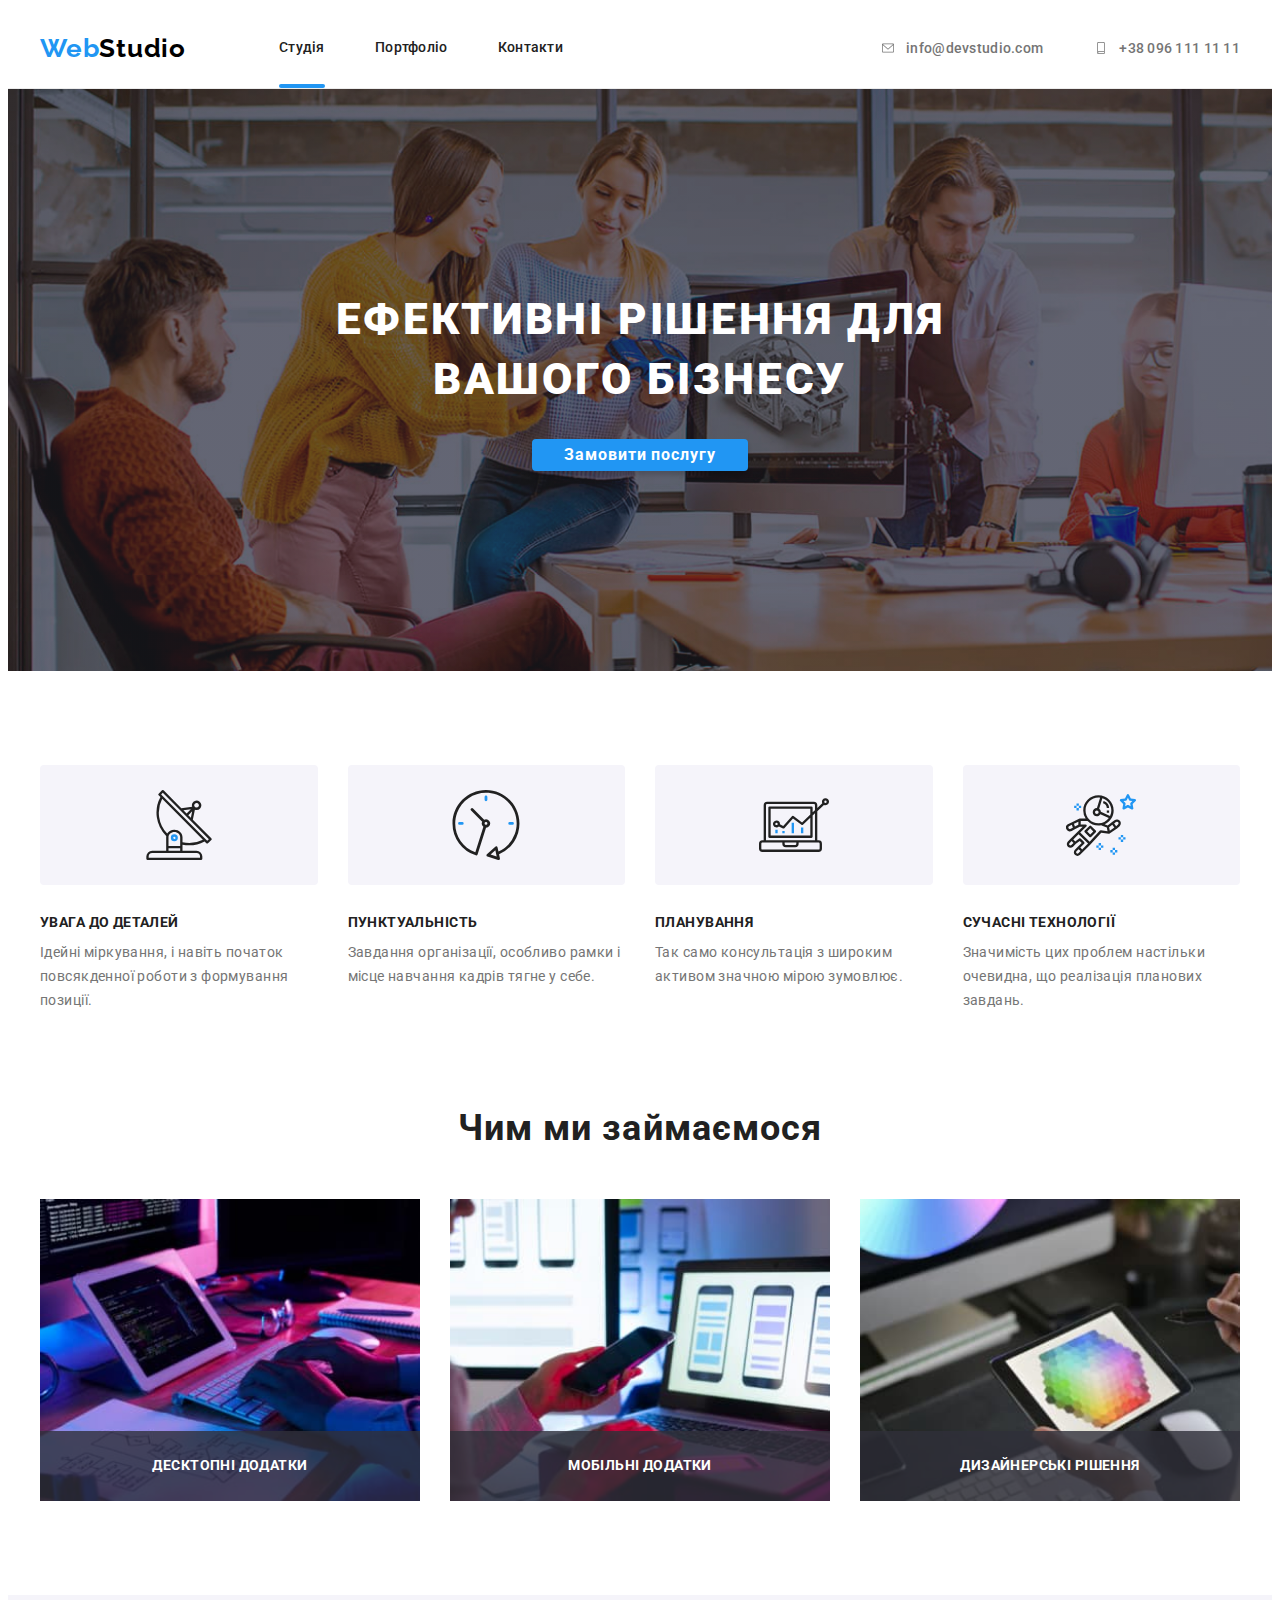
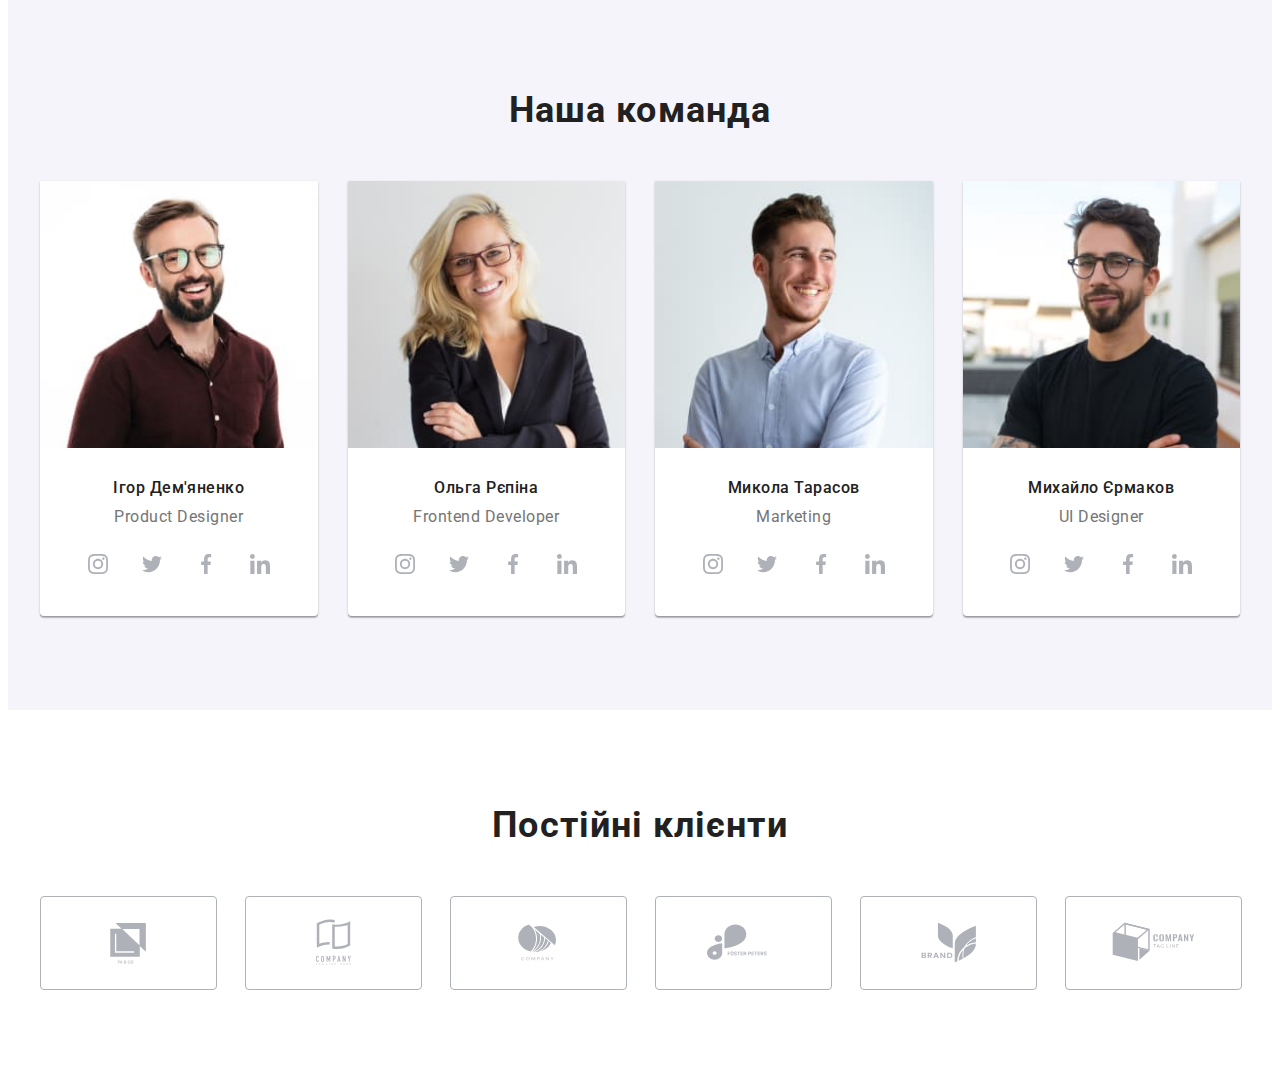
==== commit 9f5872b0: "Added mob-menu" ====
--- a/index.html
+++ b/index.html
@@ -65,11 +65,77 @@
             </a>
           </li>
         </ul>
-        <button class="mobile-btn" type="button">
-          <svg class="mobile-btn__icon" width="40" height="40">
+        <button class="menu-open" type="button">
+          <svg class="menu-open__icon" width="40" height="40">
             <use href="./images/icons.svg#menu-open"></use>
           </svg>
         </button>
+      </div>
+      <div class="mob-menu">
+        <button class="menu-close" type="button">
+          <svg class="menu-close__icon" width="40" height="40">
+            <use href="./images/icons.svg#menu-close"></use>
+          </svg>
+        </button>
+        <div class="mob-wrap">
+          <nav class="mob-nav">
+            <ul class="mob-nav__list">
+              <li class="mob-nav__item">
+                <a class="mob-nav__link" href="./index.html">Студія</a>
+              </li>
+              <li class="mob-nav__item">
+                <a class="mob-nav__link" href="./portfolio.html">Портфоліо</a>
+              </li>
+              <li class="mob-nav__item">
+                <a class="mob-nav__link" href="#">Контакти</a>
+              </li>
+            </ul>
+          </nav>
+          <div>
+            <a class="mob-tel" href="tel:+380961111111"> +38 096 111 11 11 </a>
+            <a class="mob-mail" href="mailto:info@devstudio.com" lang="en">
+              info@devstudio.com
+            </a>
+            <ul class="mob-social">
+              <li class="mob-social__item">
+                <a
+                  class="mob-social__link"
+                  href="https://www.instagram.com/"
+                  target="_blank"
+                  rel="noopener noreferrer"
+                  >Instagram</a
+                >
+              </li>
+              <li class="mob-social__item">
+                <a
+                  class="mob-social__link"
+                  href="https://twitter.com/"
+                  target="_blank"
+                  rel="noopener noreferrer"
+                  >Twitter</a
+                >
+              </li>
+              <li class="mob-social__item">
+                <a
+                  class="mob-social__link"
+                  href="https://www.facebook.com/"
+                  target="_blank"
+                  rel="noopener noreferrer"
+                  >Facebook</a
+                >
+              </li>
+              <li class="mob-social__item">
+                <a
+                  class="mob-social__link"
+                  href="https://www.linkedin.com/"
+                  target="_blank"
+                  rel="noopener noreferrer"
+                  >LinkedIn</a
+                >
+              </li>
+            </ul>
+          </div>
+        </div>
       </div>
     </header>
 
--- a/css/main.min.css
+++ b/css/main.min.css
@@ -1 +1 @@
-:root{--main-color: #212121;--color-gray: #757575;--color-blue: #2196f3;--color-blue-dark: #188ce8;--color-white: #ffffff;--color-black: #000000;--color-footer-link: rgba(255, 255, 255, 0.6);--color-portfolio-btn: #f5f4fa;--background-color-dark: #2f303a;--background-color-hero: rgba(47, 48, 58, 0.4);--background-color-hero-second: #c4c4c4;--background-color-light: #f5f4fa;--background-color-white: var(--color-white);--font-ral: "Raleway", sans-serif;--first-logo-color: var(--color-black);--second-logo-color: var(--color-blue);--footer-logo-color: var(--color-white);--title-color: var(--main-color);--text-color: var(--color-gray);--first-link-color: var(--main-color);--second-link-color: var(--color-blue);--first-btn-color: var(--color-white);--second-btn-color: var(--main-color);--hover-btn-color: var(--color-blue);--social-background-color: var(--color-white);--hover-social-background-color: var(--color-blue);--icon-color: #afb1b8;--hover-icon-color: var(--color-white);--footer-social-background-color: rgba(255, 255, 255, 0.1);--tra-cubic: cubic-bezier(0.4, 0, 0.2, 1)}h1,h2,h3,h4,h5,h6,p{margin:0}ul{list-style:none;margin:0;padding:0}button{cursor:pointer}img{display:block;max-width:100%;width:100%;height:auto}a{text-decoration:none}body{font-family:"Roboto",sans-serif;color:var(--main-color)}.section{padding-top:60px;padding-bottom:60px}@media screen and (min-width: 1200px){.section{padding-top:94px;padding-bottom:94px}}.visually-hiden{position:absolute;width:1px;height:1px;margin:-1px;border:0;padding:0;white-space:nowrap;-webkit-clip-path:inset(100%);clip-path:inset(100%);clip:rect(0 0 0 0);overflow:hidden}.container{width:100%;padding:0 15px;margin:0 auto}@media screen and (min-width: 480px){.container{max-width:480px}}@media screen and (min-width: 768px){.container{max-width:768px}}@media screen and (min-width: 1200px){.container{max-width:1200px}}.btn{font-family:inherit;border:none;min-width:200px;font-weight:700;font-size:16px;line-height:1.88;letter-spacing:.06em;background-color:var(--color-blue);color:var(--first-btn-color);-webkit-box-shadow:0px 4px 4px rgba(0,0,0,.15);box-shadow:0px 4px 4px rgba(0,0,0,.15);border-radius:4px;-webkit-transition:background-color 250ms var(--tra-cubic);transition:background-color 250ms var(--tra-cubic)}.btn:hover,.btn:focus{background-color:var(--color-blue-dark)}.section-title{font-size:28px;line-height:1.1785714286;text-align:center;letter-spacing:.03em;color:var(--title-color);margin-bottom:50px}@media screen and (min-width: 1200px){.section-title{font-size:36px;line-height:1.1666666667}}.social{display:-webkit-box;display:-ms-flexbox;display:flex;gap:10px;-webkit-box-pack:center;-ms-flex-pack:center;justify-content:center}.social__item{width:44px;height:44px}.social__link{width:100%;height:100%;background-color:var(--social-background-color);border-radius:50%;display:-webkit-box;display:-ms-flexbox;display:flex;-webkit-box-align:center;-ms-flex-align:center;align-items:center;-webkit-box-pack:center;-ms-flex-pack:center;justify-content:center;-webkit-transition:background-color 250ms var(--tra-cubic);transition:background-color 250ms var(--tra-cubic)}.social__link:hover,.social__link:focus{background-color:var(--hover-social-background-color)}.social__icon{fill:var(--icon-color);-webkit-transition:fill 250ms var(--tra-cubic);transition:fill 250ms var(--tra-cubic)}.social__link:hover .social__icon,.social__link:focus .social__icon{fill:var(--hover-icon-color)}.social__link--footer-background{background-color:var(--footer-social-background-color)}.social__icon--footer-fill{fill:var(--hover-icon-color)}.backdrop{position:fixed;top:0;left:0;width:100vw;height:100vh;background-color:rgba(0,0,0,.2);-webkit-transition:opacity 250ms var(--tra-cubic),visibility 250ms var(--tra-cubic);transition:opacity 250ms var(--tra-cubic),visibility 250ms var(--tra-cubic)}.modal{position:absolute;top:50%;left:50%;width:528px;min-height:581px;padding:40px;background-color:var(--background-color-white);-webkit-box-shadow:0px 1px 3px rgba(0,0,0,.12),0px 1px 1px rgba(0,0,0,.14),0px 2px 1px rgba(0,0,0,.2);box-shadow:0px 1px 3px rgba(0,0,0,.12),0px 1px 1px rgba(0,0,0,.14),0px 2px 1px rgba(0,0,0,.2);border-radius:4px;-webkit-transform:translate(-50%, -50%) scale(1);transform:translate(-50%, -50%) scale(1);opacity:1;-webkit-transition:opacity 600ms var(--tra-cubic),-webkit-transform 600ms var(--tra-cubic);transition:opacity 600ms var(--tra-cubic),-webkit-transform 600ms var(--tra-cubic);transition:transform 600ms var(--tra-cubic),opacity 600ms var(--tra-cubic);transition:transform 600ms var(--tra-cubic),opacity 600ms var(--tra-cubic),-webkit-transform 600ms var(--tra-cubic)}.backdrop.backdrop--is-hidden .modal{-webkit-transform:translate(-50%, -50%) scale(1.2);transform:translate(-50%, -50%) scale(1.2);opacity:0}.modal__title{font-weight:700;font-size:20px;line-height:1.15;text-align:center;letter-spacing:.03em;color:var(--main-color);margin-bottom:12px}.modal-form__field{margin-bottom:10px}.modal-form__input-label{font-weight:400;font-size:12px;line-height:1.17;letter-spacing:.01em;color:var(--color-gray);margin-bottom:4px;display:block}.modal-form__input-wrappper{position:relative}.modal-form__input{width:100%;height:40px;border:1px solid rgba(33,33,33,.2);outline:rgba(0,0,0,0);border-radius:4px;background-color:rgba(0,0,0,0);padding:0;padding-left:30px;-webkit-transition:border-color 250ms var(--tra-cubic);transition:border-color 250ms var(--tra-cubic)}.modal-form__input:focus{border-color:var(--color-blue)}.modal-form__icon{position:absolute;left:12px;top:50%;-webkit-transform:translateY(-50%);transform:translateY(-50%);fill:var(--main-color);-webkit-transition:fill 250ms var(--tra-cubic);transition:fill 250ms var(--tra-cubic)}.modal-form__input:focus+.modal-form__icon{fill:var(--color-blue)}.modal-form__comment-field{margin-bottom:20px}.modal-form__comment{width:100%;height:120px;padding:12px 16px;border:1px solid rgba(33,33,33,.2);border-radius:4px;outline:rgba(0,0,0,0);resize:none;-webkit-transition:border-color 250ms var(--tra-cubic);transition:border-color 250ms var(--tra-cubic)}.modal-form__comment::-webkit-input-placeholder{font-weight:400;font-size:12px;line-height:1.17;letter-spacing:.01em;color:rgba(117,117,117,.5)}.modal-form__comment::-moz-placeholder{font-weight:400;font-size:12px;line-height:1.17;letter-spacing:.01em;color:rgba(117,117,117,.5)}.modal-form__comment:-ms-input-placeholder{font-weight:400;font-size:12px;line-height:1.17;letter-spacing:.01em;color:rgba(117,117,117,.5)}.modal-form__comment::-ms-input-placeholder{font-weight:400;font-size:12px;line-height:1.17;letter-spacing:.01em;color:rgba(117,117,117,.5)}.modal-form__comment::placeholder{font-weight:400;font-size:12px;line-height:1.17;letter-spacing:.01em;color:rgba(117,117,117,.5)}.modal-form__comment:focus{border-color:var(--color-blue)}.modal-close{position:absolute;right:8px;top:8px;width:30px;height:30px;border:1px solid rgba(0,0,0,.1);border-radius:50%;padding:0;display:-webkit-box;display:-ms-flexbox;display:flex;-webkit-box-align:center;-ms-flex-align:center;align-items:center;-webkit-box-pack:center;-ms-flex-pack:center;justify-content:center;background-color:rgba(0,0,0,0);outline:rgba(0,0,0,0)}.modal-close__icon{fill:var(--color-black);-webkit-transition:fill 250ms var(--tra-cubic);transition:fill 250ms var(--tra-cubic)}.modal-close:hover .modal-close__icon,.modal-close:focus .modal-close__icon{fill:var(--hover-btn-color)}.modal-check{width:100%;display:-webkit-box;display:-ms-flexbox;display:flex;-webkit-box-pack:center;-ms-flex-pack:center;justify-content:center;-webkit-box-align:center;-ms-flex-align:center;align-items:center;margin-bottom:30px}.modal-check__label{font-weight:400;font-size:14px;line-height:1.71;letter-spacing:.03em;color:var(--color-gray);display:-webkit-box;display:-ms-flexbox;display:flex;-webkit-box-align:center;-ms-flex-align:center;align-items:center}.modal-check__label .modal-check__icon{width:16px;height:15px;border:2px solid var(--main-color);border-radius:2px;margin-right:8px;display:-webkit-box;display:-ms-flexbox;display:flex;-webkit-box-pack:center;-ms-flex-pack:center;justify-content:center;-webkit-box-align:center;-ms-flex-align:center;align-items:center;fill:rgba(0,0,0,0)}.modal-check__input:checked+.modal-check__label .modal-check__icon{background-color:var(--color-blue);border:none;fill:var(--color-white)}.modal-check__input:focus+.modal-check__label .modal-check__icon{border-color:var(--color-blue)}.modal-check__link{color:var(--second-link-color);text-decoration:underline}.modal__btn{padding:10px 52px;margin:0 auto;display:block}.backdrop--is-hidden{opacity:0;visibility:hidden;pointer-events:none}.logo{font-family:var(--font-ral);font-weight:700;font-size:24px;line-height:1.1666666667;letter-spacing:.03em;color:var(--first-logo-color)}@media screen and (min-width: 1200px){.logo{font-size:26px;line-height:1.19}}.logo__web{color:var(--second-logo-color)}.logo--color-light{color:var(--footer-logo-color)}.header{border-bottom:1px solid #ececec}.header__container{min-height:60px;display:-webkit-box;display:-ms-flexbox;display:flex;-webkit-box-align:center;-ms-flex-align:center;align-items:center}.nav-site{display:none}@media screen and (min-width: 768px){.nav-site{display:block;min-width:282px;margin-left:88px}}@media screen and (min-width: 1200px){.nav-site{min-width:284px;margin-left:93px}}.nav-site__list{display:-webkit-box;display:-ms-flexbox;display:flex;-webkit-box-pack:justify;-ms-flex-pack:justify;justify-content:space-between}.nav-site__item{position:relative}.nav-site__link{display:block;font-weight:500;font-size:14px;line-height:1.14;letter-spacing:.02em;color:var(--first-link-color);padding-top:32px;padding-bottom:32px;-webkit-transition:color 250ms var(--tra-cubic);transition:color 250ms var(--tra-cubic)}.nav-site__link:hover,.nav-site__link:focus{color:var(--second-link-color)}.current::after{position:absolute;content:"";height:4px;width:100%;display:none;background-color:var(--second-link-color);border-radius:2px;left:0;bottom:0}@media screen and (min-width: 768px){.current::after{display:block}}.header-contacts{display:none;margin-left:auto;gap:50px}@media screen and (min-width: 768px){.header-contacts{display:-webkit-box;display:-ms-flexbox;display:flex}}.header-contacts__link{display:-webkit-box;display:-ms-flexbox;display:flex;-webkit-box-align:center;-ms-flex-align:center;align-items:center;font-weight:500;font-size:14px;line-height:1.14;letter-spacing:.02em;color:var(--color-gray);-webkit-transition:color 250ms var(--tra-cubic);transition:color 250ms var(--tra-cubic)}.header-contacts__link:hover,.header-contacts__link:focus{color:var(--color-blue)}.header-contacts__link-icon{margin-right:10px;fill:currentColor}.mobile-btn{border:none;padding:0;width:40px;height:40px;display:-webkit-box;display:-ms-flexbox;display:flex;-webkit-box-align:center;-ms-flex-align:center;align-items:center;-webkit-box-pack:center;-ms-flex-pack:center;justify-content:center;background-color:rgba(0,0,0,0);outline:rgba(0,0,0,0)}.mobile-btn__icon{fill:var(--main-color);-webkit-transition:fill 250ms var(--tra-cubic);transition:fill 250ms var(--tra-cubic)}.mobile-btn:hover .mobile-btn__icon,.mobile-btn:focus .mobile-btn__icon{fill:var(--hover-btn-color)}.hero{max-width:1600px;background-image:-webkit-gradient(linear, left top, left bottom, from(var(--background-color-hero)), to(var(--background-color-hero))),url(../images/hero-background.jpg);background-image:linear-gradient(var(--background-color-hero), var(--background-color-hero)),url(../images/hero-background.jpg);background-color:var(--background-color-hero-second);background-repeat:no-repeat;background-size:cover;margin:0 auto}.hero__container{padding-top:118px;padding-bottom:118px;text-align:center}@media screen and (min-width: 1200px){.hero__container{padding-top:200px;padding-bottom:200px}}.hero__title{font-weight:900;font-size:26px;line-height:1.6153846154;letter-spacing:.06em;text-transform:uppercase;color:var(--color-white);margin-bottom:30px}@media screen and (min-width: 1200px){.hero__title{font-size:44px;line-height:1.3636363636}}.animate__zoomIn{-webkit-animation-duration:2000ms;animation-duration:2000ms}@media screen and (min-width: 1200px){.hero__btn{min-width:216px}}.features-list{display:-webkit-box;display:-ms-flexbox;display:flex;-ms-flex-wrap:wrap;flex-wrap:wrap;gap:30px}.features-list__item{-ms-flex-preferred-size:100%;flex-basis:100%}@media screen and (min-width: 768px){.features-list__item{-ms-flex-preferred-size:calc((100% - 30px)/2);flex-basis:calc((100% - 30px)/2)}}@media screen and (min-width: 1200px){.features-list__item{-ms-flex-preferred-size:calc((100% - 90px)/4);flex-basis:calc((100% - 90px)/4)}}.features-list__icon{background-color:var(--background-color-light);height:120px;border-radius:4px;margin-bottom:30px;display:-webkit-box;display:-ms-flexbox;display:flex;-webkit-box-pack:center;-ms-flex-pack:center;justify-content:center;-webkit-box-align:center;-ms-flex-align:center;align-items:center}.features-list__title{font-size:14px;line-height:1.14;letter-spacing:.03em;text-transform:uppercase;color:var(--title-color);margin-bottom:10px}.features-list__text{font-size:14px;line-height:1.71;letter-spacing:.03em;color:var(--text-color)}.section__works{padding-top:0;display:none}@media screen and (min-width: 1200px){.section__works{display:block}}.work-examples{display:-webkit-box;display:-ms-flexbox;display:flex;gap:30px}.work-examples__item{position:relative;-ms-flex-preferred-size:calc((100% - 60px)/3);flex-basis:calc((100% - 60px)/3)}.work-examples__uptitle{position:absolute;left:0;bottom:0;width:100%;font-weight:700;font-size:14px;line-height:1.14;letter-spacing:.03em;text-transform:uppercase;color:#fff;background-color:rgba(47,48,58,.8);height:70px;display:-webkit-box;display:-ms-flexbox;display:flex;-webkit-box-align:center;-ms-flex-align:center;align-items:center;-webkit-box-pack:center;-ms-flex-pack:center;justify-content:center}.section__team{background-color:var(--background-color-light);text-align:center}.team-list{display:-webkit-box;display:-ms-flexbox;display:flex;-ms-flex-wrap:wrap;flex-wrap:wrap;gap:30px}.team-card{-ms-flex-preferred-size:100%;flex-basis:100%;background-color:var(--background-color-white);-webkit-box-shadow:0px 1px 3px rgba(0,0,0,.12),0px 1px 1px rgba(0,0,0,.14),0px 2px 1px rgba(0,0,0,.2);box-shadow:0px 1px 3px rgba(0,0,0,.12),0px 1px 1px rgba(0,0,0,.14),0px 2px 1px rgba(0,0,0,.2);border-radius:0px 0px 4px 4px}@media screen and (min-width: 768px){.team-card{-ms-flex-preferred-size:calc((100% - 30px)/2);flex-basis:calc((100% - 30px)/2)}}@media screen and (min-width: 1200px){.team-card{-ms-flex-preferred-size:calc((100% - 90px)/4);flex-basis:calc((100% - 90px)/4)}}.team-card__data{padding-top:30px;padding-bottom:24px}@media screen and (min-width: 1200px){.team-card__data{padding-bottom:30px}}.team-card__title{font-weight:500;font-size:16px;line-height:1.19;text-align:center;letter-spacing:.03em;color:var(--title-color);margin-bottom:10px}.team-card__text{font-size:16px;line-height:1.19;text-align:center;letter-spacing:.03em;color:var(--text-color);margin-bottom:16px}.clients{display:-webkit-box;display:-ms-flexbox;display:flex;gap:30px;-webkit-box-pack:center;-ms-flex-pack:center;justify-content:center;-ms-flex-wrap:wrap;flex-wrap:wrap}.clients__item{--n: 2;-ms-flex-preferred-size:calc((100% - (var(--n) - 1)*30px)/var(--n));flex-basis:calc((100% - (var(--n) - 1)*30px)/var(--n));height:92px}@media screen and (min-width: 768px){.clients__item{--n: 3}}@media screen and (min-width: 1200px){.clients__item{--n: 6}}.clients__link{width:100%;height:100%;display:-webkit-box;display:-ms-flexbox;display:flex;-webkit-box-pack:center;-ms-flex-pack:center;justify-content:center;-webkit-box-align:center;-ms-flex-align:center;align-items:center;border:1px solid;border-color:var(--icon-color);border-radius:4px;-webkit-transition:border-color 250ms var(--tra-cubic);transition:border-color 250ms var(--tra-cubic)}.clients__link:hover,.clients__link:focus{border-color:var(--second-link-color)}.clients__icon{width:100%;height:100%;fill:var(--icon-color);-webkit-transition:fill 250ms var(--tra-cubic);transition:fill 250ms var(--tra-cubic)}.clients__link:hover .clients__icon,.clients__link:focus .clients__icon{fill:var(--second-link-color)}.footer{background-color:var(--background-color-dark);padding-top:60px;padding-bottom:60px}.footer__container{display:-webkit-box;display:-ms-flexbox;display:flex;-webkit-box-pack:justify;-ms-flex-pack:justify;justify-content:space-between;-webkit-box-align:baseline;-ms-flex-align:baseline;align-items:baseline}.address{font-style:normal;font-weight:400;font-size:14px;line-height:1.71;letter-spacing:.03em;color:var(--color-white);margin-top:20px}.footer-contacts{margin-top:9px}.footer-contacts__item:not(:first-child){margin-top:9px}.footer-contacts__link{color:var(--color-footer-link);-webkit-transition:color 250ms var(--tra-cubic);transition:color 250ms var(--tra-cubic)}.footer-contacts__link:hover,.footer-contacts__link:focus{color:var(--color-blue)}.footer__title{font-size:14px;line-height:1.14;letter-spacing:.03em;text-transform:uppercase;color:var(--footer-logo-color);margin-bottom:20px}.subscribe-form{display:-webkit-box;display:-ms-flexbox;display:flex;-webkit-box-orient:vertical;-webkit-box-direction:normal;-ms-flex-direction:column;flex-direction:column}.footer__title--subscribe-form{font-weight:700}.subscribe-form__wrap{display:-webkit-box;display:-ms-flexbox;display:flex;gap:12px}.subscribe-form__input{min-width:358px;background-color:rgba(0,0,0,0);border:1px solid rgba(255,255,255,.3);border-radius:4px;padding:15px 16px;color:var(--color-white)}.subscribe-form__input::-webkit-input-placeholder{font-weight:400;font-size:16px;line-height:1.25;display:-webkit-box;display:flex;-webkit-box-align:center;align-items:center;letter-spacing:.03em;color:rgba(255,255,255,.6)}.subscribe-form__input::-moz-placeholder{font-weight:400;font-size:16px;line-height:1.25;display:flex;align-items:center;letter-spacing:.03em;color:rgba(255,255,255,.6)}.subscribe-form__input:-ms-input-placeholder{font-weight:400;font-size:16px;line-height:1.25;display:-ms-flexbox;display:flex;-ms-flex-align:center;align-items:center;letter-spacing:.03em;color:rgba(255,255,255,.6)}.subscribe-form__input::-ms-input-placeholder{font-weight:400;font-size:16px;line-height:1.25;display:-ms-flexbox;display:flex;-ms-flex-align:center;align-items:center;letter-spacing:.03em;color:rgba(255,255,255,.6)}.subscribe-form__input::placeholder{font-weight:400;font-size:16px;line-height:1.25;display:-webkit-box;display:-ms-flexbox;display:flex;-webkit-box-align:center;-ms-flex-align:center;align-items:center;letter-spacing:.03em;color:rgba(255,255,255,.6)}.subscribe-form__input:hover,.subscribe-form__input:focus{border-color:var(--color-blue);outline:rgba(0,0,0,0)}.subscribe__btn{display:-webkit-box;display:-ms-flexbox;display:flex;-webkit-box-align:center;-ms-flex-align:center;align-items:center;-webkit-box-pack:center;-ms-flex-pack:center;justify-content:center;gap:10px}.subscribe-form__icon{fill:var(--first-btn-color)}.portfolio-filters-list{display:-webkit-box;display:-ms-flexbox;display:flex;-webkit-box-pack:center;-ms-flex-pack:center;justify-content:center;gap:8px;margin-bottom:50px}.filter-btn{font-weight:500;font-size:16px;line-height:1.63;letter-spacing:.03em;color:var(--second-btn-color);background-color:var(--color-portfolio-btn);border-radius:4px;padding:6px 22px;display:block;-webkit-transition:background-color 250ms var(--tra-cubic),color 250ms var(--tra-cubic),outline 250ms var(--tra-cubic),-webkit-box-shadow 250ms var(--tra-cubic);transition:background-color 250ms var(--tra-cubic),color 250ms var(--tra-cubic),outline 250ms var(--tra-cubic),-webkit-box-shadow 250ms var(--tra-cubic);transition:background-color 250ms var(--tra-cubic),color 250ms var(--tra-cubic),box-shadow 250ms var(--tra-cubic),outline 250ms var(--tra-cubic);transition:background-color 250ms var(--tra-cubic),color 250ms var(--tra-cubic),box-shadow 250ms var(--tra-cubic),outline 250ms var(--tra-cubic),-webkit-box-shadow 250ms var(--tra-cubic)}.filter-input:checked+.filter-btn{background-color:var(--hover-btn-color);color:var(--first-btn-color);-webkit-box-shadow:0px 3px 1px rgba(0,0,0,.1),0px 1px 2px rgba(0,0,0,.08),0px 2px 2px rgba(0,0,0,.12);box-shadow:0px 3px 1px rgba(0,0,0,.1),0px 1px 2px rgba(0,0,0,.08),0px 2px 2px rgba(0,0,0,.12)}.filter-input:focus+.filter-btn{outline:1px solid var(--color-black)}.filter-btn:hover{cursor:pointer;outline:1px solid var(--color-black)}.portfolio-projects-list{display:-webkit-box;display:-ms-flexbox;display:flex;-ms-flex-wrap:wrap;flex-wrap:wrap;gap:30px}.portfolio-projects-item{-ms-flex-preferred-size:calc((100% - 60px)/3);flex-basis:calc((100% - 60px)/3);background-color:var(--background-color-white)}.portfolio-projects-link{display:block;-webkit-transition:-webkit-box-shadow 250ms var(--tra-cubic);transition:-webkit-box-shadow 250ms var(--tra-cubic);transition:box-shadow 250ms var(--tra-cubic);transition:box-shadow 250ms var(--tra-cubic), -webkit-box-shadow 250ms var(--tra-cubic)}.portfolio-projects-link:hover,.portfolio-projects-link:focus{-webkit-box-shadow:0px 1px 1px rgba(0,0,0,.12),0px 4px 4px rgba(0,0,0,.06),1px 4px 6px rgba(0,0,0,.16);box-shadow:0px 1px 1px rgba(0,0,0,.12),0px 4px 4px rgba(0,0,0,.06),1px 4px 6px rgba(0,0,0,.16)}.portfolio-top-wrap{position:relative;overflow:hidden}.portfolio-top-text{position:absolute;top:0;left:0;font-weight:400;font-size:18px;line-height:1.56;letter-spacing:.03em;color:var(--color-white);background-color:rgba(33,150,243,.9);padding:63px 24px;height:100%;-webkit-transform:translateY(100%);transform:translateY(100%);-webkit-transition:-webkit-transform 250ms var(--tra-cubic);transition:-webkit-transform 250ms var(--tra-cubic);transition:transform 250ms var(--tra-cubic);transition:transform 250ms var(--tra-cubic), -webkit-transform 250ms var(--tra-cubic)}.portfolio-projects-link:hover .portfolio-top-text{-webkit-transform:translateY(0);transform:translateY(0)}.portfolio-description{padding:20px 24px;border:1px solid #eee}.portfolio-title{font-size:18px;line-height:2;letter-spacing:.06em;color:var(--title-color);margin-bottom:4px}.portfolio-text{font-size:16px;line-height:1.88;letter-spacing:.03em;color:var(--text-color)}/*# sourceMappingURL=main.min.css.map */+:root{--main-color: #212121;--color-gray: #757575;--color-blue: #2196f3;--color-blue-dark: #188ce8;--color-white: #ffffff;--color-black: #000000;--color-footer-link: rgba(255, 255, 255, 0.6);--color-portfolio-btn: #f5f4fa;--background-color-dark: #2f303a;--background-color-hero: rgba(47, 48, 58, 0.4);--background-color-hero-second: #c4c4c4;--background-color-light: #f5f4fa;--background-color-white: var(--color-white);--font-ral: "Raleway", sans-serif;--first-logo-color: var(--color-black);--second-logo-color: var(--color-blue);--footer-logo-color: var(--color-white);--title-color: var(--main-color);--text-color: var(--color-gray);--first-link-color: var(--main-color);--second-link-color: var(--color-blue);--first-btn-color: var(--color-white);--second-btn-color: var(--main-color);--hover-btn-color: var(--color-blue);--social-background-color: var(--color-white);--hover-social-background-color: var(--color-blue);--icon-color: #afb1b8;--hover-icon-color: var(--color-white);--footer-social-background-color: rgba(255, 255, 255, 0.1);--tra-cubic: cubic-bezier(0.4, 0, 0.2, 1)}h1,h2,h3,h4,h5,h6,p{margin:0}ul{list-style:none;margin:0;padding:0}button{cursor:pointer}img{display:block;max-width:100%;width:100%;height:auto}a{text-decoration:none}body{font-family:"Roboto",sans-serif;color:var(--main-color)}.section{padding-top:60px;padding-bottom:60px}@media screen and (min-width: 1200px){.section{padding-top:94px;padding-bottom:94px}}.visually-hiden{position:absolute;width:1px;height:1px;margin:-1px;border:0;padding:0;white-space:nowrap;-webkit-clip-path:inset(100%);clip-path:inset(100%);clip:rect(0 0 0 0);overflow:hidden}.container{width:100%;padding:0 15px;margin:0 auto}@media screen and (min-width: 480px){.container{max-width:480px}}@media screen and (min-width: 768px){.container{max-width:768px}}@media screen and (min-width: 1200px){.container{max-width:1200px}}.btn{font-family:inherit;border:none;min-width:200px;font-weight:700;font-size:16px;line-height:1.88;letter-spacing:.06em;background-color:var(--color-blue);color:var(--first-btn-color);-webkit-box-shadow:0px 4px 4px rgba(0,0,0,.15);box-shadow:0px 4px 4px rgba(0,0,0,.15);border-radius:4px;-webkit-transition:background-color 250ms var(--tra-cubic);transition:background-color 250ms var(--tra-cubic)}.btn:hover,.btn:focus{background-color:var(--color-blue-dark)}.section-title{font-size:28px;line-height:1.1785714286;text-align:center;letter-spacing:.03em;color:var(--title-color);margin-bottom:50px}@media screen and (min-width: 1200px){.section-title{font-size:36px;line-height:1.1666666667}}.social{display:-webkit-box;display:-ms-flexbox;display:flex;gap:10px;-webkit-box-pack:center;-ms-flex-pack:center;justify-content:center}.social__item{width:44px;height:44px}.social__link{width:100%;height:100%;background-color:var(--social-background-color);border-radius:50%;display:-webkit-box;display:-ms-flexbox;display:flex;-webkit-box-align:center;-ms-flex-align:center;align-items:center;-webkit-box-pack:center;-ms-flex-pack:center;justify-content:center;-webkit-transition:background-color 250ms var(--tra-cubic);transition:background-color 250ms var(--tra-cubic)}.social__link:hover,.social__link:focus{background-color:var(--hover-social-background-color)}.social__icon{fill:var(--icon-color);-webkit-transition:fill 250ms var(--tra-cubic);transition:fill 250ms var(--tra-cubic)}.social__link:hover .social__icon,.social__link:focus .social__icon{fill:var(--hover-icon-color)}.social__link--footer-background{background-color:var(--footer-social-background-color)}.social__icon--footer-fill{fill:var(--hover-icon-color)}.backdrop{position:fixed;top:0;left:0;width:100vw;height:100vh;background-color:rgba(0,0,0,.2);-webkit-transition:opacity 250ms var(--tra-cubic),visibility 250ms var(--tra-cubic);transition:opacity 250ms var(--tra-cubic),visibility 250ms var(--tra-cubic)}.modal{position:absolute;top:50%;left:50%;width:528px;min-height:581px;padding:40px;background-color:var(--background-color-white);-webkit-box-shadow:0px 1px 3px rgba(0,0,0,.12),0px 1px 1px rgba(0,0,0,.14),0px 2px 1px rgba(0,0,0,.2);box-shadow:0px 1px 3px rgba(0,0,0,.12),0px 1px 1px rgba(0,0,0,.14),0px 2px 1px rgba(0,0,0,.2);border-radius:4px;-webkit-transform:translate(-50%, -50%) scale(1);transform:translate(-50%, -50%) scale(1);opacity:1;-webkit-transition:opacity 600ms var(--tra-cubic),-webkit-transform 600ms var(--tra-cubic);transition:opacity 600ms var(--tra-cubic),-webkit-transform 600ms var(--tra-cubic);transition:transform 600ms var(--tra-cubic),opacity 600ms var(--tra-cubic);transition:transform 600ms var(--tra-cubic),opacity 600ms var(--tra-cubic),-webkit-transform 600ms var(--tra-cubic)}.backdrop.backdrop--is-hidden .modal{-webkit-transform:translate(-50%, -50%) scale(1.2);transform:translate(-50%, -50%) scale(1.2);opacity:0}.modal__title{font-weight:700;font-size:20px;line-height:1.15;text-align:center;letter-spacing:.03em;color:var(--main-color);margin-bottom:12px}.modal-form__field{margin-bottom:10px}.modal-form__input-label{font-weight:400;font-size:12px;line-height:1.17;letter-spacing:.01em;color:var(--color-gray);margin-bottom:4px;display:block}.modal-form__input-wrappper{position:relative}.modal-form__input{width:100%;height:40px;border:1px solid rgba(33,33,33,.2);outline:rgba(0,0,0,0);border-radius:4px;background-color:rgba(0,0,0,0);padding:0;padding-left:30px;-webkit-transition:border-color 250ms var(--tra-cubic);transition:border-color 250ms var(--tra-cubic)}.modal-form__input:focus{border-color:var(--color-blue)}.modal-form__icon{position:absolute;left:12px;top:50%;-webkit-transform:translateY(-50%);transform:translateY(-50%);fill:var(--main-color);-webkit-transition:fill 250ms var(--tra-cubic);transition:fill 250ms var(--tra-cubic)}.modal-form__input:focus+.modal-form__icon{fill:var(--color-blue)}.modal-form__comment-field{margin-bottom:20px}.modal-form__comment{width:100%;height:120px;padding:12px 16px;border:1px solid rgba(33,33,33,.2);border-radius:4px;outline:rgba(0,0,0,0);resize:none;-webkit-transition:border-color 250ms var(--tra-cubic);transition:border-color 250ms var(--tra-cubic)}.modal-form__comment::-webkit-input-placeholder{font-weight:400;font-size:12px;line-height:1.17;letter-spacing:.01em;color:rgba(117,117,117,.5)}.modal-form__comment::-moz-placeholder{font-weight:400;font-size:12px;line-height:1.17;letter-spacing:.01em;color:rgba(117,117,117,.5)}.modal-form__comment:-ms-input-placeholder{font-weight:400;font-size:12px;line-height:1.17;letter-spacing:.01em;color:rgba(117,117,117,.5)}.modal-form__comment::-ms-input-placeholder{font-weight:400;font-size:12px;line-height:1.17;letter-spacing:.01em;color:rgba(117,117,117,.5)}.modal-form__comment::placeholder{font-weight:400;font-size:12px;line-height:1.17;letter-spacing:.01em;color:rgba(117,117,117,.5)}.modal-form__comment:focus{border-color:var(--color-blue)}.modal-close{position:absolute;right:8px;top:8px;width:30px;height:30px;border:1px solid rgba(0,0,0,.1);border-radius:50%;padding:0;display:-webkit-box;display:-ms-flexbox;display:flex;-webkit-box-align:center;-ms-flex-align:center;align-items:center;-webkit-box-pack:center;-ms-flex-pack:center;justify-content:center;background-color:rgba(0,0,0,0);outline:rgba(0,0,0,0)}.modal-close__icon{fill:var(--color-black);-webkit-transition:fill 250ms var(--tra-cubic);transition:fill 250ms var(--tra-cubic)}.modal-close:hover .modal-close__icon,.modal-close:focus .modal-close__icon{fill:var(--hover-btn-color)}.modal-check{width:100%;display:-webkit-box;display:-ms-flexbox;display:flex;-webkit-box-pack:center;-ms-flex-pack:center;justify-content:center;-webkit-box-align:center;-ms-flex-align:center;align-items:center;margin-bottom:30px}.modal-check__label{font-weight:400;font-size:14px;line-height:1.71;letter-spacing:.03em;color:var(--color-gray);display:-webkit-box;display:-ms-flexbox;display:flex;-webkit-box-align:center;-ms-flex-align:center;align-items:center}.modal-check__label .modal-check__icon{width:16px;height:15px;border:2px solid var(--main-color);border-radius:2px;margin-right:8px;display:-webkit-box;display:-ms-flexbox;display:flex;-webkit-box-pack:center;-ms-flex-pack:center;justify-content:center;-webkit-box-align:center;-ms-flex-align:center;align-items:center;fill:rgba(0,0,0,0)}.modal-check__input:checked+.modal-check__label .modal-check__icon{background-color:var(--color-blue);border:none;fill:var(--color-white)}.modal-check__input:focus+.modal-check__label .modal-check__icon{border-color:var(--color-blue)}.modal-check__link{color:var(--second-link-color);text-decoration:underline}.modal__btn{padding:10px 52px;margin:0 auto;display:block}.backdrop--is-hidden{opacity:0;visibility:hidden;pointer-events:none}.logo{font-family:var(--font-ral);font-weight:700;font-size:24px;line-height:1.1666666667;letter-spacing:.03em;color:var(--first-logo-color)}@media screen and (min-width: 1200px){.logo{font-size:26px;line-height:1.19}}.logo__web{color:var(--second-logo-color)}.logo--color-light{color:var(--footer-logo-color)}.header{border-bottom:1px solid #ececec}.header__container{display:-webkit-box;display:-ms-flexbox;display:flex;-webkit-box-align:center;-ms-flex-align:center;align-items:center}.nav-site{display:none}@media screen and (min-width: 768px){.nav-site{display:block;min-width:282px;margin-left:88px}}@media screen and (min-width: 1200px){.nav-site{min-width:284px;margin-left:93px}}.nav-site__list{display:-webkit-box;display:-ms-flexbox;display:flex;-webkit-box-pack:justify;-ms-flex-pack:justify;justify-content:space-between}.nav-site__item{position:relative}.nav-site__link{display:block;font-weight:500;font-size:14px;line-height:1.14;letter-spacing:.02em;color:var(--first-link-color);padding-top:32px;padding-bottom:32px;-webkit-transition:color 250ms var(--tra-cubic);transition:color 250ms var(--tra-cubic)}.nav-site__link:hover,.nav-site__link:focus{color:var(--second-link-color)}.current::after{position:absolute;content:"";height:4px;width:100%;display:none;background-color:var(--second-link-color);border-radius:2px;left:0;bottom:0}@media screen and (min-width: 768px){.current::after{display:block}}.header-contacts{display:none;margin-left:auto}@media screen and (min-width: 768px){.header-contacts{display:-webkit-box;display:-ms-flexbox;display:flex;-webkit-box-orient:vertical;-webkit-box-direction:normal;-ms-flex-direction:column;flex-direction:column;gap:10px}}@media screen and (min-width: 1200px){.header-contacts{-webkit-box-orient:horizontal;-webkit-box-direction:normal;-ms-flex-direction:row;flex-direction:row;gap:50px}}.header-contacts__link{display:-webkit-box;display:-ms-flexbox;display:flex;-webkit-box-pack:justify;-ms-flex-pack:justify;justify-content:space-between;-webkit-box-align:center;-ms-flex-align:center;align-items:center;font-weight:500;font-size:12px;line-height:1.1666666667;letter-spacing:.02em;color:var(--color-gray);-webkit-transition:color 250ms var(--tra-cubic);transition:color 250ms var(--tra-cubic)}@media screen and (min-width: 1200px){.header-contacts__link{font-size:14px;line-height:1.1428571429}}.header-contacts__link:hover,.header-contacts__link:focus{color:var(--color-blue)}.header-contacts__link-icon{margin-right:8px;fill:currentColor}@media screen and (min-width: 1200px){.header-contacts__link-icon{margin-right:10px}}.menu-open{border:none;padding:0;margin-left:auto;margin-top:10px;margin-bottom:10px;display:-webkit-inline-box;display:-ms-inline-flexbox;display:inline-flex;background-color:rgba(0,0,0,0);outline:rgba(0,0,0,0)}@media screen and (min-width: 768px){.menu-open{display:none}}.menu-open__icon{fill:var(--main-color);-webkit-transition:fill 250ms var(--tra-cubic);transition:fill 250ms var(--tra-cubic)}.menu-open:hover .menu-open__icon,.menu-open:focus .menu-open__icon{fill:var(--hover-btn-color)}.mob-menu{position:fixed;top:0;left:0;z-index:1;padding-top:48px;padding-bottom:48px;padding-left:15px;padding-right:15px;width:100vw;height:100vh;background-color:var(--color-white)}@media screen and (min-width: 480px){.mob-menu{padding-left:40px;padding-right:40px}}@media screen and (min-width: 768px){.mob-menu{display:none}}.menu-close{position:absolute;top:10px;right:15px;border:none;padding:0;display:-webkit-inline-box;display:-ms-inline-flexbox;display:inline-flex;background-color:rgba(0,0,0,0);outline:rgba(0,0,0,0)}.menu-close__icon{fill:var(--main-color);-webkit-transition:fill 250ms var(--tra-cubic);transition:fill 250ms var(--tra-cubic)}.menu-close:hover .menu-close__icon,.menu-close:focus .menu-close__icon{fill:var(--hover-btn-color)}.mob-wrap{height:100%;display:-webkit-box;display:-ms-flexbox;display:flex;-webkit-box-orient:vertical;-webkit-box-direction:normal;-ms-flex-direction:column;flex-direction:column;-webkit-box-pack:justify;-ms-flex-pack:justify;justify-content:space-between}.mob-nav__list{display:-webkit-box;display:-ms-flexbox;display:flex;-webkit-box-orient:vertical;-webkit-box-direction:normal;-ms-flex-direction:column;flex-direction:column;gap:32px}.mob-nav__link{display:block;font-weight:500;font-size:8.33vw;line-height:1.175;letter-spacing:.02em;color:var(--first-link-color);-webkit-transition:color 250ms var(--tra-cubic);transition:color 250ms var(--tra-cubic)}@media screen and (min-width: 480px){.mob-nav__link{font-size:40px}}.mob-nav__link:hover,.mob-nav__link:active,.mob-nav__link:focus{color:var(--second-link-color)}.mob-tel{display:block;font-weight:500;font-size:7vw;line-height:1.1764705882;letter-spacing:.02em;color:var(--color-blue);margin-bottom:32px}@media screen and (min-width: 480px){.mob-tel{font-size:34px}}.mob-mail{display:block;font-weight:500;font-size:5vw;line-height:1.1666666667;letter-spacing:.02em;color:var(--color-gray);margin-bottom:64px;-webkit-transition:color 250ms var(--tra-cubic);transition:color 250ms var(--tra-cubic)}@media screen and (min-width: 480px){.mob-mail{font-size:24px}}.mob-mail:hover,.mob-mail:focus{color:var(--color-blue)}.mob-social{display:-webkit-box;display:-ms-flexbox;display:flex;gap:20px}.mob-social__item{position:relative}.mob-social__item:not(:last-child)::after{content:"";position:absolute;right:10px;top:10px;width:4.5vw;height:1px;margin-left:10px}@media screen and (min-width: 480px){.mob-social__item:not(:last-child)::after{width:22px}}.mob-social__link{font-weight:500;font-size:3.75vw;line-height:1.2222222222;letter-spacing:.02em;color:var(--color-blue)}@media screen and (min-width: 480px){.mob-social__link{font-size:18px}}.hero{max-width:1600px;background-image:-webkit-gradient(linear, left top, left bottom, from(var(--background-color-hero)), to(var(--background-color-hero))),url(../images/hero-background.jpg);background-image:linear-gradient(var(--background-color-hero), var(--background-color-hero)),url(../images/hero-background.jpg);background-color:var(--background-color-hero-second);background-repeat:no-repeat;background-size:cover;margin:0 auto}.hero__container{padding-top:118px;padding-bottom:118px;text-align:center}@media screen and (min-width: 1200px){.hero__container{padding-top:200px;padding-bottom:200px}}.hero__title{font-weight:900;font-size:26px;line-height:1.6153846154;letter-spacing:.06em;text-transform:uppercase;color:var(--color-white);margin-bottom:30px}@media screen and (min-width: 1200px){.hero__title{font-size:44px;line-height:1.3636363636}}.animate__zoomIn{-webkit-animation-duration:2000ms;animation-duration:2000ms}@media screen and (min-width: 1200px){.hero__btn{min-width:216px}}.features-list{display:-webkit-box;display:-ms-flexbox;display:flex;-ms-flex-wrap:wrap;flex-wrap:wrap;gap:30px}.features-list__item{-ms-flex-preferred-size:100%;flex-basis:100%}@media screen and (min-width: 768px){.features-list__item{-ms-flex-preferred-size:calc((100% - 30px)/2);flex-basis:calc((100% - 30px)/2)}}@media screen and (min-width: 1200px){.features-list__item{-ms-flex-preferred-size:calc((100% - 90px)/4);flex-basis:calc((100% - 90px)/4)}}.features-list__icon{background-color:var(--background-color-light);height:120px;border-radius:4px;margin-bottom:30px;display:-webkit-box;display:-ms-flexbox;display:flex;-webkit-box-pack:center;-ms-flex-pack:center;justify-content:center;-webkit-box-align:center;-ms-flex-align:center;align-items:center}.features-list__title{font-size:14px;line-height:1.14;letter-spacing:.03em;text-transform:uppercase;color:var(--title-color);margin-bottom:10px}.features-list__text{font-size:14px;line-height:1.71;letter-spacing:.03em;color:var(--text-color)}.section__works{padding-top:0;display:none}@media screen and (min-width: 1200px){.section__works{display:block}}.work-examples{display:-webkit-box;display:-ms-flexbox;display:flex;gap:30px}.work-examples__item{position:relative;-ms-flex-preferred-size:calc((100% - 60px)/3);flex-basis:calc((100% - 60px)/3)}.work-examples__uptitle{position:absolute;left:0;bottom:0;width:100%;font-weight:700;font-size:14px;line-height:1.14;letter-spacing:.03em;text-transform:uppercase;color:#fff;background-color:rgba(47,48,58,.8);height:70px;display:-webkit-box;display:-ms-flexbox;display:flex;-webkit-box-align:center;-ms-flex-align:center;align-items:center;-webkit-box-pack:center;-ms-flex-pack:center;justify-content:center}.section__team{background-color:var(--background-color-light);text-align:center}.team-list{display:-webkit-box;display:-ms-flexbox;display:flex;-ms-flex-wrap:wrap;flex-wrap:wrap;gap:30px}.team-card{-ms-flex-preferred-size:100%;flex-basis:100%;background-color:var(--background-color-white);-webkit-box-shadow:0px 1px 3px rgba(0,0,0,.12),0px 1px 1px rgba(0,0,0,.14),0px 2px 1px rgba(0,0,0,.2);box-shadow:0px 1px 3px rgba(0,0,0,.12),0px 1px 1px rgba(0,0,0,.14),0px 2px 1px rgba(0,0,0,.2);border-radius:0px 0px 4px 4px}@media screen and (min-width: 768px){.team-card{-ms-flex-preferred-size:calc((100% - 30px)/2);flex-basis:calc((100% - 30px)/2)}}@media screen and (min-width: 1200px){.team-card{-ms-flex-preferred-size:calc((100% - 90px)/4);flex-basis:calc((100% - 90px)/4)}}.team-card__data{padding-top:30px;padding-bottom:24px}@media screen and (min-width: 1200px){.team-card__data{padding-bottom:30px}}.team-card__title{font-weight:500;font-size:16px;line-height:1.19;text-align:center;letter-spacing:.03em;color:var(--title-color);margin-bottom:10px}.team-card__text{font-size:16px;line-height:1.19;text-align:center;letter-spacing:.03em;color:var(--text-color);margin-bottom:16px}.clients{display:-webkit-box;display:-ms-flexbox;display:flex;gap:30px;-webkit-box-pack:center;-ms-flex-pack:center;justify-content:center;-ms-flex-wrap:wrap;flex-wrap:wrap}.clients__item{--n: 2;-ms-flex-preferred-size:calc((100% - (var(--n) - 1)*30px)/var(--n));flex-basis:calc((100% - (var(--n) - 1)*30px)/var(--n));height:92px}@media screen and (min-width: 768px){.clients__item{--n: 3}}@media screen and (min-width: 1200px){.clients__item{--n: 6}}.clients__link{width:100%;height:100%;display:-webkit-box;display:-ms-flexbox;display:flex;-webkit-box-pack:center;-ms-flex-pack:center;justify-content:center;-webkit-box-align:center;-ms-flex-align:center;align-items:center;border:1px solid;border-color:var(--icon-color);border-radius:4px;-webkit-transition:border-color 250ms var(--tra-cubic);transition:border-color 250ms var(--tra-cubic)}.clients__link:hover,.clients__link:focus{border-color:var(--second-link-color)}.clients__icon{width:100%;height:100%;fill:var(--icon-color);-webkit-transition:fill 250ms var(--tra-cubic);transition:fill 250ms var(--tra-cubic)}.clients__link:hover .clients__icon,.clients__link:focus .clients__icon{fill:var(--second-link-color)}.footer{background-color:var(--background-color-dark);padding-top:60px;padding-bottom:60px}.footer__container{display:-webkit-box;display:-ms-flexbox;display:flex;-webkit-box-pack:justify;-ms-flex-pack:justify;justify-content:space-between;-webkit-box-align:baseline;-ms-flex-align:baseline;align-items:baseline}.address{font-style:normal;font-weight:400;font-size:14px;line-height:1.71;letter-spacing:.03em;color:var(--color-white);margin-top:20px}.footer-contacts{margin-top:9px}.footer-contacts__item:not(:first-child){margin-top:9px}.footer-contacts__link{color:var(--color-footer-link);-webkit-transition:color 250ms var(--tra-cubic);transition:color 250ms var(--tra-cubic)}.footer-contacts__link:hover,.footer-contacts__link:focus{color:var(--color-blue)}.footer__title{font-size:14px;line-height:1.14;letter-spacing:.03em;text-transform:uppercase;color:var(--footer-logo-color);margin-bottom:20px}.subscribe-form{display:-webkit-box;display:-ms-flexbox;display:flex;-webkit-box-orient:vertical;-webkit-box-direction:normal;-ms-flex-direction:column;flex-direction:column}.footer__title--subscribe-form{font-weight:700}.subscribe-form__wrap{display:-webkit-box;display:-ms-flexbox;display:flex;gap:12px}.subscribe-form__input{min-width:358px;background-color:rgba(0,0,0,0);border:1px solid rgba(255,255,255,.3);border-radius:4px;padding:15px 16px;color:var(--color-white)}.subscribe-form__input::-webkit-input-placeholder{font-weight:400;font-size:16px;line-height:1.25;display:-webkit-box;display:flex;-webkit-box-align:center;align-items:center;letter-spacing:.03em;color:rgba(255,255,255,.6)}.subscribe-form__input::-moz-placeholder{font-weight:400;font-size:16px;line-height:1.25;display:flex;align-items:center;letter-spacing:.03em;color:rgba(255,255,255,.6)}.subscribe-form__input:-ms-input-placeholder{font-weight:400;font-size:16px;line-height:1.25;display:-ms-flexbox;display:flex;-ms-flex-align:center;align-items:center;letter-spacing:.03em;color:rgba(255,255,255,.6)}.subscribe-form__input::-ms-input-placeholder{font-weight:400;font-size:16px;line-height:1.25;display:-ms-flexbox;display:flex;-ms-flex-align:center;align-items:center;letter-spacing:.03em;color:rgba(255,255,255,.6)}.subscribe-form__input::placeholder{font-weight:400;font-size:16px;line-height:1.25;display:-webkit-box;display:-ms-flexbox;display:flex;-webkit-box-align:center;-ms-flex-align:center;align-items:center;letter-spacing:.03em;color:rgba(255,255,255,.6)}.subscribe-form__input:hover,.subscribe-form__input:focus{border-color:var(--color-blue);outline:rgba(0,0,0,0)}.subscribe__btn{display:-webkit-box;display:-ms-flexbox;display:flex;-webkit-box-align:center;-ms-flex-align:center;align-items:center;-webkit-box-pack:center;-ms-flex-pack:center;justify-content:center;gap:10px}.subscribe-form__icon{fill:var(--first-btn-color)}.portfolio-filters-list{display:-webkit-box;display:-ms-flexbox;display:flex;-webkit-box-pack:center;-ms-flex-pack:center;justify-content:center;gap:8px;margin-bottom:50px}.filter-btn{font-weight:500;font-size:16px;line-height:1.63;letter-spacing:.03em;color:var(--second-btn-color);background-color:var(--color-portfolio-btn);border-radius:4px;padding:6px 22px;display:block;-webkit-transition:background-color 250ms var(--tra-cubic),color 250ms var(--tra-cubic),outline 250ms var(--tra-cubic),-webkit-box-shadow 250ms var(--tra-cubic);transition:background-color 250ms var(--tra-cubic),color 250ms var(--tra-cubic),outline 250ms var(--tra-cubic),-webkit-box-shadow 250ms var(--tra-cubic);transition:background-color 250ms var(--tra-cubic),color 250ms var(--tra-cubic),box-shadow 250ms var(--tra-cubic),outline 250ms var(--tra-cubic);transition:background-color 250ms var(--tra-cubic),color 250ms var(--tra-cubic),box-shadow 250ms var(--tra-cubic),outline 250ms var(--tra-cubic),-webkit-box-shadow 250ms var(--tra-cubic)}.filter-input:checked+.filter-btn{background-color:var(--hover-btn-color);color:var(--first-btn-color);-webkit-box-shadow:0px 3px 1px rgba(0,0,0,.1),0px 1px 2px rgba(0,0,0,.08),0px 2px 2px rgba(0,0,0,.12);box-shadow:0px 3px 1px rgba(0,0,0,.1),0px 1px 2px rgba(0,0,0,.08),0px 2px 2px rgba(0,0,0,.12)}.filter-input:focus+.filter-btn{outline:1px solid var(--color-black)}.filter-btn:hover{cursor:pointer;outline:1px solid var(--color-black)}.portfolio-projects-list{display:-webkit-box;display:-ms-flexbox;display:flex;-ms-flex-wrap:wrap;flex-wrap:wrap;gap:30px}.portfolio-projects-item{-ms-flex-preferred-size:calc((100% - 60px)/3);flex-basis:calc((100% - 60px)/3);background-color:var(--background-color-white)}.portfolio-projects-link{display:block;-webkit-transition:-webkit-box-shadow 250ms var(--tra-cubic);transition:-webkit-box-shadow 250ms var(--tra-cubic);transition:box-shadow 250ms var(--tra-cubic);transition:box-shadow 250ms var(--tra-cubic), -webkit-box-shadow 250ms var(--tra-cubic)}.portfolio-projects-link:hover,.portfolio-projects-link:focus{-webkit-box-shadow:0px 1px 1px rgba(0,0,0,.12),0px 4px 4px rgba(0,0,0,.06),1px 4px 6px rgba(0,0,0,.16);box-shadow:0px 1px 1px rgba(0,0,0,.12),0px 4px 4px rgba(0,0,0,.06),1px 4px 6px rgba(0,0,0,.16)}.portfolio-top-wrap{position:relative;overflow:hidden}.portfolio-top-text{position:absolute;top:0;left:0;font-weight:400;font-size:18px;line-height:1.56;letter-spacing:.03em;color:var(--color-white);background-color:rgba(33,150,243,.9);padding:63px 24px;height:100%;-webkit-transform:translateY(100%);transform:translateY(100%);-webkit-transition:-webkit-transform 250ms var(--tra-cubic);transition:-webkit-transform 250ms var(--tra-cubic);transition:transform 250ms var(--tra-cubic);transition:transform 250ms var(--tra-cubic), -webkit-transform 250ms var(--tra-cubic)}.portfolio-projects-link:hover .portfolio-top-text{-webkit-transform:translateY(0);transform:translateY(0)}.portfolio-description{padding:20px 24px;border:1px solid #eee}.portfolio-title{font-size:18px;line-height:2;letter-spacing:.06em;color:var(--title-color);margin-bottom:4px}.portfolio-text{font-size:16px;line-height:1.88;letter-spacing:.03em;color:var(--text-color)}/*# sourceMappingURL=main.min.css.map */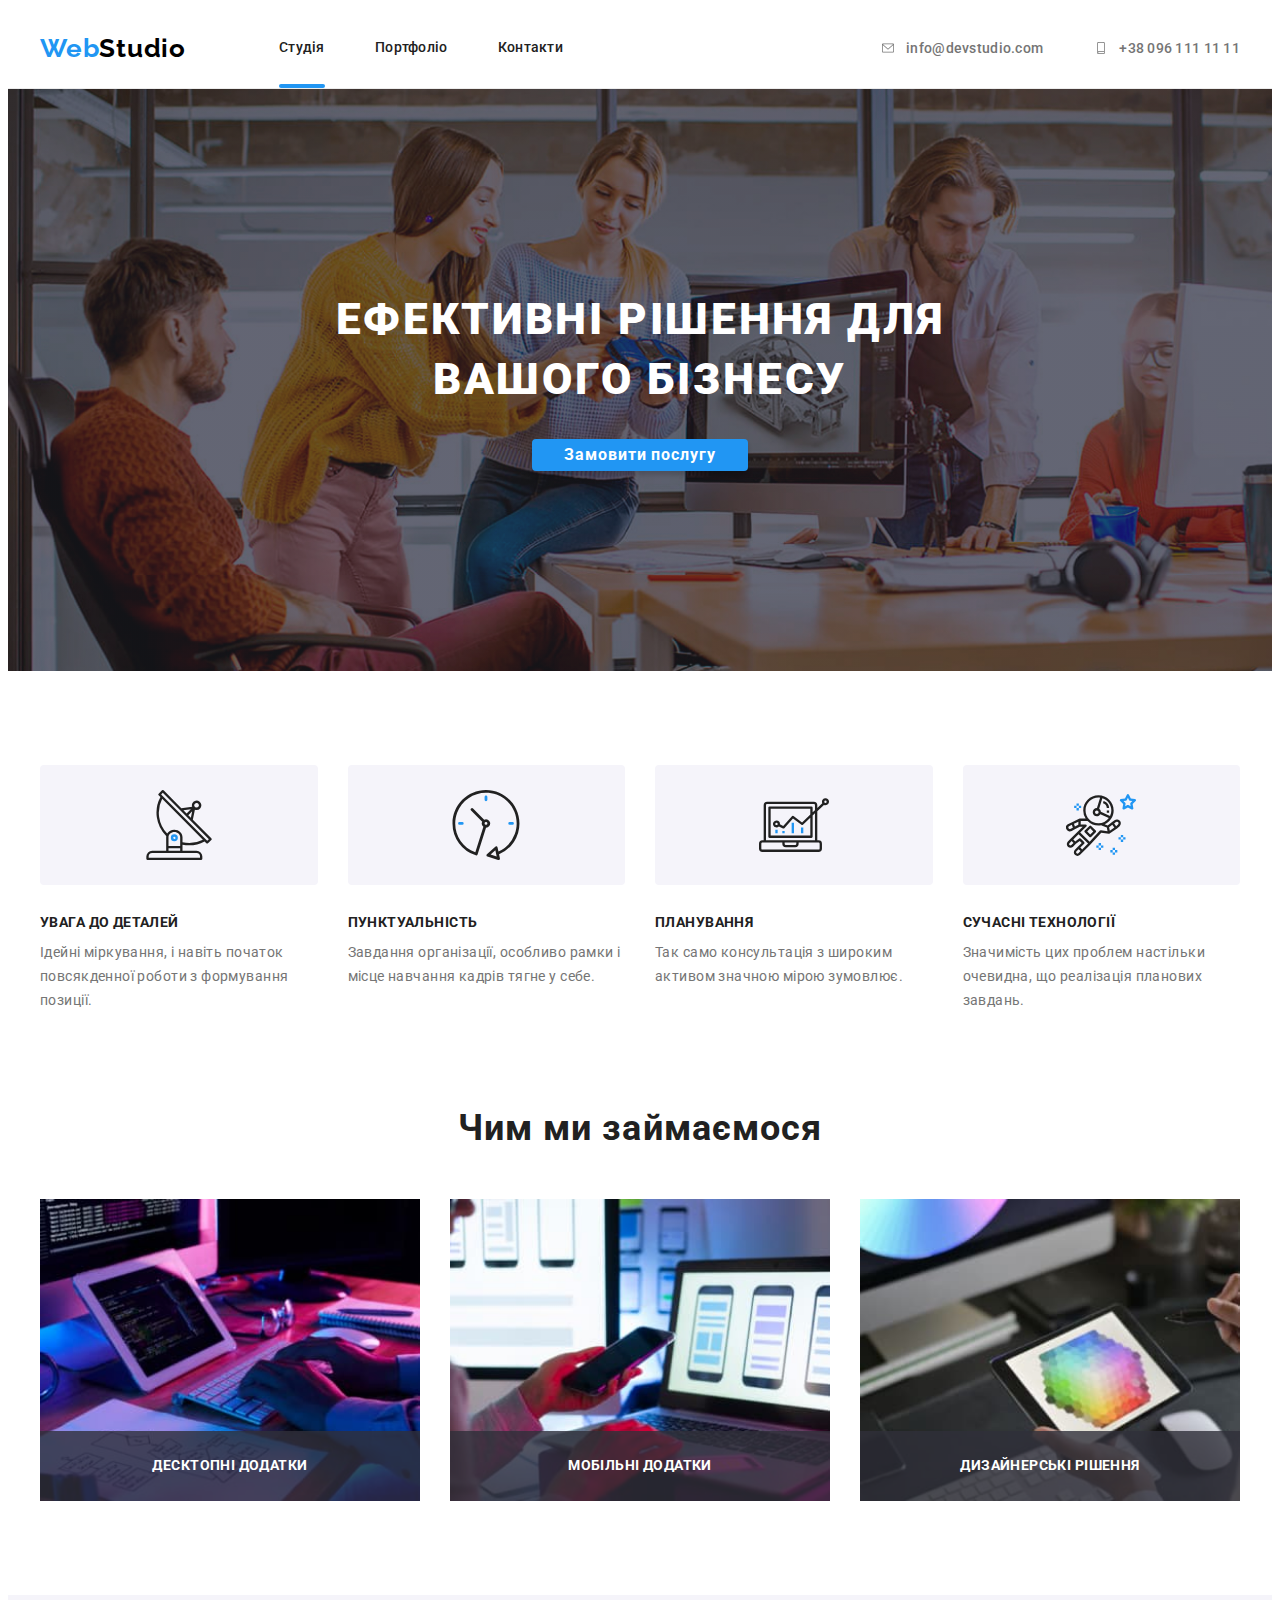
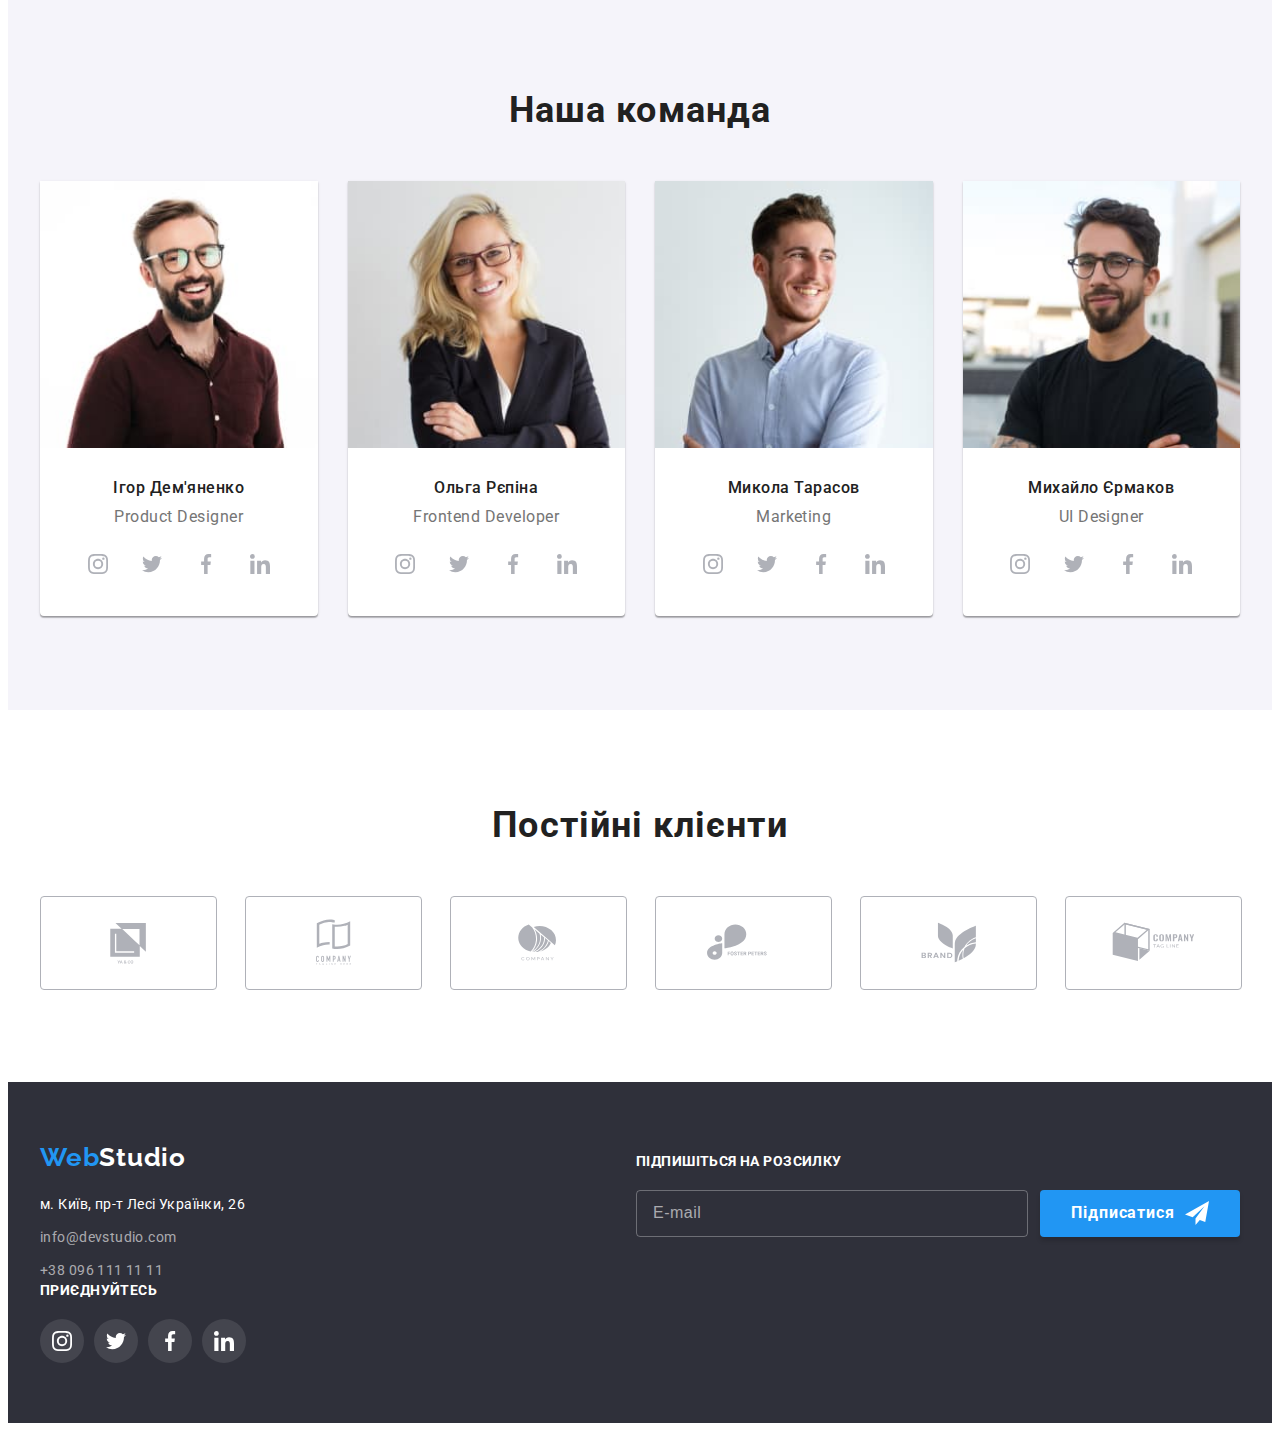
==== commit cf65aded: "Finished mob-menu" ====
--- a/index.html
+++ b/index.html
@@ -65,14 +65,14 @@
             </a>
           </li>
         </ul>
-        <button class="menu-open" type="button">
+        <button class="menu-open" type="button" data-menu-open>
           <svg class="menu-open__icon" width="40" height="40">
             <use href="./images/icons.svg#menu-open"></use>
           </svg>
         </button>
       </div>
-      <div class="mob-menu">
-        <button class="menu-close" type="button">
+      <div class="mob-menu is-hidden" data-menu>
+        <button class="menu-close" type="button" data-menu-close>
           <svg class="menu-close__icon" width="40" height="40">
             <use href="./images/icons.svg#menu-close"></use>
           </svg>
@@ -580,99 +580,101 @@
       </section>
     </main>
 
-    <!-- <footer class="footer">
+    <footer class="footer">
       <div class="container footer__container">
-        <div>
-          <a class="logo logo--color-light" href="./index.html" lang="en"
-            ><span class="logo__web">Web</span>Studio</a
-          >
-          <address class="address">
-            м. Київ, пр-т Лесі Українки, 26
-            <ul class="footer-contacts">
-              <li class="footer-contacts__item">
+        <div class="">
+          <div>
+            <a class="logo logo--color-light" href="./index.html" lang="en"
+              ><span class="logo__web">Web</span>Studio</a
+            >
+            <address class="address">
+              м. Київ, пр-т Лесі Українки, 26
+              <ul class="footer-contacts">
+                <li class="footer-contacts__item">
+                  <a
+                    class="footer-contacts__link"
+                    href="mailto:info@devstudio.com"
+                    lang="en"
+                    >info@devstudio.com</a
+                  >
+                </li>
+                <li class="footer-contacts__item">
+                  <a class="footer-contacts__link" href="tel:+380961111111"
+                    >+38 096 111 11 11</a
+                  >
+                </li>
+              </ul>
+            </address>
+          </div>
+          <div>
+            <h2 class="footer__title">приєднуйтесь</h2>
+            <ul class="social">
+              <li class="social__item">
                 <a
-                  class="footer-contacts__link"
-                  href="mailto:info@devstudio.com"
-                  lang="en"
-                  >info@devstudio.com</a
+                  class="social__link social__link--footer-background"
+                  href="https://www.instagram.com/"
+                  target="_blank"
+                  rel="noopener noreferrer"
                 >
-              </li>
-              <li class="footer-contacts__item">
-                <a class="footer-contacts__link" href="tel:+380961111111"
-                  >+38 096 111 11 11</a
+                  <svg
+                    class="social__icon social__icon--footer-fill"
+                    width="20"
+                    height="20"
+                  >
+                    <use href="./images/icons.svg#instagram"></use>
+                  </svg>
+                </a>
+              </li>
+              <li class="social__item">
+                <a
+                  class="social__link social__link--footer-background"
+                  href="https://twitter.com/"
+                  target="_blank"
+                  rel="noopener noreferrer"
                 >
+                  <svg
+                    class="social__icon social__icon--footer-fill"
+                    width="20"
+                    height="20"
+                  >
+                    <use href="./images/icons.svg#twitter"></use>
+                  </svg>
+                </a>
+              </li>
+              <li class="social__item">
+                <a
+                  class="social__link social__link--footer-background"
+                  href="https://www.facebook.com/"
+                  target="_blank"
+                  rel="noopener noreferrer"
+                >
+                  <svg
+                    class="social__icon social__icon--footer-fill"
+                    width="20"
+                    height="20"
+                  >
+                    <use href="./images/icons.svg#facebook"></use>
+                  </svg>
+                </a>
+              </li>
+              <li class="social__item">
+                <a
+                  class="social__link social__link--footer-background"
+                  href="https://www.linkedin.com/"
+                  target="_blank"
+                  rel="noopener noreferrer"
+                >
+                  <svg
+                    class="social__icon social__icon--footer-fill"
+                    width="20"
+                    height="20"
+                  >
+                    <use href="./images/icons.svg#linkedin"></use>
+                  </svg>
+                </a>
               </li>
             </ul>
-          </address>
-        </div>
-        <div>
-          <h2 class="footer__title">приєднуйтесь</h2>
-          <ul class="social">
-            <li class="social__item">
-              <a
-                class="social__link social__link--footer-background"
-                href="https://www.instagram.com/"
-                target="_blank"
-                rel="noopener noreferrer"
-              >
-                <svg
-                  class="social__icon social__icon--footer-fill"
-                  width="20"
-                  height="20"
-                >
-                  <use href="./images/icons.svg#instagram"></use>
-                </svg>
-              </a>
-            </li>
-            <li class="social__item">
-              <a
-                class="social__link social__link--footer-background"
-                href="https://twitter.com/"
-                target="_blank"
-                rel="noopener noreferrer"
-              >
-                <svg
-                  class="social__icon social__icon--footer-fill"
-                  width="20"
-                  height="20"
-                >
-                  <use href="./images/icons.svg#twitter"></use>
-                </svg>
-              </a>
-            </li>
-            <li class="social__item">
-              <a
-                class="social__link social__link--footer-background"
-                href="https://www.facebook.com/"
-                target="_blank"
-                rel="noopener noreferrer"
-              >
-                <svg
-                  class="social__icon social__icon--footer-fill"
-                  width="20"
-                  height="20"
-                >
-                  <use href="./images/icons.svg#facebook"></use>
-                </svg>
-              </a>
-            </li>
-            <li class="social__item">
-              <a
-                class="social__link social__link--footer-background"
-                href="https://www.linkedin.com/"
-                target="_blank"
-                rel="noopener noreferrer"
-              >
-                <svg
-                  class="social__icon social__icon--footer-fill"
-                  width="20"
-                  height="20"
-                >
-                  <use href="./images/icons.svg#linkedin"></use>
-                </svg>
-              </a>
-            </li>
-          </ul>
+          </div>
         </div>
         <form class="subscribe-form">
           <label
@@ -698,9 +700,9 @@
           </div>
         </form>
       </div>
-    </footer> -->
-
-    <!-- <div class="backdrop backdrop--is-hidden" data-modal>
+    </footer>
+
+    <div class="backdrop is-hidden" data-modal>
       <div class="modal">
         <button class="modal-close" type="button" data-modal-close>
           <svg class="modal-close__icon" width="18" height="18">
@@ -789,6 +791,7 @@
         </form>
       </div>
     </div>
-    <script src="./js/modal.js"></script> -->
+    <script src="./js/modal.js"></script>
+    <script src="./js/menu.js"></script>
   </body>
 </html>
--- a/css/main.min.css
+++ b/css/main.min.css
@@ -1 +1 @@
-:root{--main-color: #212121;--color-gray: #757575;--color-blue: #2196f3;--color-blue-dark: #188ce8;--color-white: #ffffff;--color-black: #000000;--color-footer-link: rgba(255, 255, 255, 0.6);--color-portfolio-btn: #f5f4fa;--background-color-dark: #2f303a;--background-color-hero: rgba(47, 48, 58, 0.4);--background-color-hero-second: #c4c4c4;--background-color-light: #f5f4fa;--background-color-white: var(--color-white);--font-ral: "Raleway", sans-serif;--first-logo-color: var(--color-black);--second-logo-color: var(--color-blue);--footer-logo-color: var(--color-white);--title-color: var(--main-color);--text-color: var(--color-gray);--first-link-color: var(--main-color);--second-link-color: var(--color-blue);--first-btn-color: var(--color-white);--second-btn-color: var(--main-color);--hover-btn-color: var(--color-blue);--social-background-color: var(--color-white);--hover-social-background-color: var(--color-blue);--icon-color: #afb1b8;--hover-icon-color: var(--color-white);--footer-social-background-color: rgba(255, 255, 255, 0.1);--tra-cubic: cubic-bezier(0.4, 0, 0.2, 1)}h1,h2,h3,h4,h5,h6,p{margin:0}ul{list-style:none;margin:0;padding:0}button{cursor:pointer}img{display:block;max-width:100%;width:100%;height:auto}a{text-decoration:none}body{font-family:"Roboto",sans-serif;color:var(--main-color)}.section{padding-top:60px;padding-bottom:60px}@media screen and (min-width: 1200px){.section{padding-top:94px;padding-bottom:94px}}.visually-hiden{position:absolute;width:1px;height:1px;margin:-1px;border:0;padding:0;white-space:nowrap;-webkit-clip-path:inset(100%);clip-path:inset(100%);clip:rect(0 0 0 0);overflow:hidden}.container{width:100%;padding:0 15px;margin:0 auto}@media screen and (min-width: 480px){.container{max-width:480px}}@media screen and (min-width: 768px){.container{max-width:768px}}@media screen and (min-width: 1200px){.container{max-width:1200px}}.btn{font-family:inherit;border:none;min-width:200px;font-weight:700;font-size:16px;line-height:1.88;letter-spacing:.06em;background-color:var(--color-blue);color:var(--first-btn-color);-webkit-box-shadow:0px 4px 4px rgba(0,0,0,.15);box-shadow:0px 4px 4px rgba(0,0,0,.15);border-radius:4px;-webkit-transition:background-color 250ms var(--tra-cubic);transition:background-color 250ms var(--tra-cubic)}.btn:hover,.btn:focus{background-color:var(--color-blue-dark)}.section-title{font-size:28px;line-height:1.1785714286;text-align:center;letter-spacing:.03em;color:var(--title-color);margin-bottom:50px}@media screen and (min-width: 1200px){.section-title{font-size:36px;line-height:1.1666666667}}.social{display:-webkit-box;display:-ms-flexbox;display:flex;gap:10px;-webkit-box-pack:center;-ms-flex-pack:center;justify-content:center}.social__item{width:44px;height:44px}.social__link{width:100%;height:100%;background-color:var(--social-background-color);border-radius:50%;display:-webkit-box;display:-ms-flexbox;display:flex;-webkit-box-align:center;-ms-flex-align:center;align-items:center;-webkit-box-pack:center;-ms-flex-pack:center;justify-content:center;-webkit-transition:background-color 250ms var(--tra-cubic);transition:background-color 250ms var(--tra-cubic)}.social__link:hover,.social__link:focus{background-color:var(--hover-social-background-color)}.social__icon{fill:var(--icon-color);-webkit-transition:fill 250ms var(--tra-cubic);transition:fill 250ms var(--tra-cubic)}.social__link:hover .social__icon,.social__link:focus .social__icon{fill:var(--hover-icon-color)}.social__link--footer-background{background-color:var(--footer-social-background-color)}.social__icon--footer-fill{fill:var(--hover-icon-color)}.backdrop{position:fixed;top:0;left:0;width:100vw;height:100vh;background-color:rgba(0,0,0,.2);-webkit-transition:opacity 250ms var(--tra-cubic),visibility 250ms var(--tra-cubic);transition:opacity 250ms var(--tra-cubic),visibility 250ms var(--tra-cubic)}.modal{position:absolute;top:50%;left:50%;width:528px;min-height:581px;padding:40px;background-color:var(--background-color-white);-webkit-box-shadow:0px 1px 3px rgba(0,0,0,.12),0px 1px 1px rgba(0,0,0,.14),0px 2px 1px rgba(0,0,0,.2);box-shadow:0px 1px 3px rgba(0,0,0,.12),0px 1px 1px rgba(0,0,0,.14),0px 2px 1px rgba(0,0,0,.2);border-radius:4px;-webkit-transform:translate(-50%, -50%) scale(1);transform:translate(-50%, -50%) scale(1);opacity:1;-webkit-transition:opacity 600ms var(--tra-cubic),-webkit-transform 600ms var(--tra-cubic);transition:opacity 600ms var(--tra-cubic),-webkit-transform 600ms var(--tra-cubic);transition:transform 600ms var(--tra-cubic),opacity 600ms var(--tra-cubic);transition:transform 600ms var(--tra-cubic),opacity 600ms var(--tra-cubic),-webkit-transform 600ms var(--tra-cubic)}.backdrop.backdrop--is-hidden .modal{-webkit-transform:translate(-50%, -50%) scale(1.2);transform:translate(-50%, -50%) scale(1.2);opacity:0}.modal__title{font-weight:700;font-size:20px;line-height:1.15;text-align:center;letter-spacing:.03em;color:var(--main-color);margin-bottom:12px}.modal-form__field{margin-bottom:10px}.modal-form__input-label{font-weight:400;font-size:12px;line-height:1.17;letter-spacing:.01em;color:var(--color-gray);margin-bottom:4px;display:block}.modal-form__input-wrappper{position:relative}.modal-form__input{width:100%;height:40px;border:1px solid rgba(33,33,33,.2);outline:rgba(0,0,0,0);border-radius:4px;background-color:rgba(0,0,0,0);padding:0;padding-left:30px;-webkit-transition:border-color 250ms var(--tra-cubic);transition:border-color 250ms var(--tra-cubic)}.modal-form__input:focus{border-color:var(--color-blue)}.modal-form__icon{position:absolute;left:12px;top:50%;-webkit-transform:translateY(-50%);transform:translateY(-50%);fill:var(--main-color);-webkit-transition:fill 250ms var(--tra-cubic);transition:fill 250ms var(--tra-cubic)}.modal-form__input:focus+.modal-form__icon{fill:var(--color-blue)}.modal-form__comment-field{margin-bottom:20px}.modal-form__comment{width:100%;height:120px;padding:12px 16px;border:1px solid rgba(33,33,33,.2);border-radius:4px;outline:rgba(0,0,0,0);resize:none;-webkit-transition:border-color 250ms var(--tra-cubic);transition:border-color 250ms var(--tra-cubic)}.modal-form__comment::-webkit-input-placeholder{font-weight:400;font-size:12px;line-height:1.17;letter-spacing:.01em;color:rgba(117,117,117,.5)}.modal-form__comment::-moz-placeholder{font-weight:400;font-size:12px;line-height:1.17;letter-spacing:.01em;color:rgba(117,117,117,.5)}.modal-form__comment:-ms-input-placeholder{font-weight:400;font-size:12px;line-height:1.17;letter-spacing:.01em;color:rgba(117,117,117,.5)}.modal-form__comment::-ms-input-placeholder{font-weight:400;font-size:12px;line-height:1.17;letter-spacing:.01em;color:rgba(117,117,117,.5)}.modal-form__comment::placeholder{font-weight:400;font-size:12px;line-height:1.17;letter-spacing:.01em;color:rgba(117,117,117,.5)}.modal-form__comment:focus{border-color:var(--color-blue)}.modal-close{position:absolute;right:8px;top:8px;width:30px;height:30px;border:1px solid rgba(0,0,0,.1);border-radius:50%;padding:0;display:-webkit-box;display:-ms-flexbox;display:flex;-webkit-box-align:center;-ms-flex-align:center;align-items:center;-webkit-box-pack:center;-ms-flex-pack:center;justify-content:center;background-color:rgba(0,0,0,0);outline:rgba(0,0,0,0)}.modal-close__icon{fill:var(--color-black);-webkit-transition:fill 250ms var(--tra-cubic);transition:fill 250ms var(--tra-cubic)}.modal-close:hover .modal-close__icon,.modal-close:focus .modal-close__icon{fill:var(--hover-btn-color)}.modal-check{width:100%;display:-webkit-box;display:-ms-flexbox;display:flex;-webkit-box-pack:center;-ms-flex-pack:center;justify-content:center;-webkit-box-align:center;-ms-flex-align:center;align-items:center;margin-bottom:30px}.modal-check__label{font-weight:400;font-size:14px;line-height:1.71;letter-spacing:.03em;color:var(--color-gray);display:-webkit-box;display:-ms-flexbox;display:flex;-webkit-box-align:center;-ms-flex-align:center;align-items:center}.modal-check__label .modal-check__icon{width:16px;height:15px;border:2px solid var(--main-color);border-radius:2px;margin-right:8px;display:-webkit-box;display:-ms-flexbox;display:flex;-webkit-box-pack:center;-ms-flex-pack:center;justify-content:center;-webkit-box-align:center;-ms-flex-align:center;align-items:center;fill:rgba(0,0,0,0)}.modal-check__input:checked+.modal-check__label .modal-check__icon{background-color:var(--color-blue);border:none;fill:var(--color-white)}.modal-check__input:focus+.modal-check__label .modal-check__icon{border-color:var(--color-blue)}.modal-check__link{color:var(--second-link-color);text-decoration:underline}.modal__btn{padding:10px 52px;margin:0 auto;display:block}.backdrop--is-hidden{opacity:0;visibility:hidden;pointer-events:none}.logo{font-family:var(--font-ral);font-weight:700;font-size:24px;line-height:1.1666666667;letter-spacing:.03em;color:var(--first-logo-color)}@media screen and (min-width: 1200px){.logo{font-size:26px;line-height:1.19}}.logo__web{color:var(--second-logo-color)}.logo--color-light{color:var(--footer-logo-color)}.header{border-bottom:1px solid #ececec}.header__container{display:-webkit-box;display:-ms-flexbox;display:flex;-webkit-box-align:center;-ms-flex-align:center;align-items:center}.nav-site{display:none}@media screen and (min-width: 768px){.nav-site{display:block;min-width:282px;margin-left:88px}}@media screen and (min-width: 1200px){.nav-site{min-width:284px;margin-left:93px}}.nav-site__list{display:-webkit-box;display:-ms-flexbox;display:flex;-webkit-box-pack:justify;-ms-flex-pack:justify;justify-content:space-between}.nav-site__item{position:relative}.nav-site__link{display:block;font-weight:500;font-size:14px;line-height:1.14;letter-spacing:.02em;color:var(--first-link-color);padding-top:32px;padding-bottom:32px;-webkit-transition:color 250ms var(--tra-cubic);transition:color 250ms var(--tra-cubic)}.nav-site__link:hover,.nav-site__link:focus{color:var(--second-link-color)}.current::after{position:absolute;content:"";height:4px;width:100%;display:none;background-color:var(--second-link-color);border-radius:2px;left:0;bottom:0}@media screen and (min-width: 768px){.current::after{display:block}}.header-contacts{display:none;margin-left:auto}@media screen and (min-width: 768px){.header-contacts{display:-webkit-box;display:-ms-flexbox;display:flex;-webkit-box-orient:vertical;-webkit-box-direction:normal;-ms-flex-direction:column;flex-direction:column;gap:10px}}@media screen and (min-width: 1200px){.header-contacts{-webkit-box-orient:horizontal;-webkit-box-direction:normal;-ms-flex-direction:row;flex-direction:row;gap:50px}}.header-contacts__link{display:-webkit-box;display:-ms-flexbox;display:flex;-webkit-box-pack:justify;-ms-flex-pack:justify;justify-content:space-between;-webkit-box-align:center;-ms-flex-align:center;align-items:center;font-weight:500;font-size:12px;line-height:1.1666666667;letter-spacing:.02em;color:var(--color-gray);-webkit-transition:color 250ms var(--tra-cubic);transition:color 250ms var(--tra-cubic)}@media screen and (min-width: 1200px){.header-contacts__link{font-size:14px;line-height:1.1428571429}}.header-contacts__link:hover,.header-contacts__link:focus{color:var(--color-blue)}.header-contacts__link-icon{margin-right:8px;fill:currentColor}@media screen and (min-width: 1200px){.header-contacts__link-icon{margin-right:10px}}.menu-open{border:none;padding:0;margin-left:auto;margin-top:10px;margin-bottom:10px;display:-webkit-inline-box;display:-ms-inline-flexbox;display:inline-flex;background-color:rgba(0,0,0,0);outline:rgba(0,0,0,0)}@media screen and (min-width: 768px){.menu-open{display:none}}.menu-open__icon{fill:var(--main-color);-webkit-transition:fill 250ms var(--tra-cubic);transition:fill 250ms var(--tra-cubic)}.menu-open:hover .menu-open__icon,.menu-open:focus .menu-open__icon{fill:var(--hover-btn-color)}.mob-menu{position:fixed;top:0;left:0;z-index:1;padding-top:48px;padding-bottom:48px;padding-left:15px;padding-right:15px;width:100vw;height:100vh;background-color:var(--color-white)}@media screen and (min-width: 480px){.mob-menu{padding-left:40px;padding-right:40px}}@media screen and (min-width: 768px){.mob-menu{display:none}}.menu-close{position:absolute;top:10px;right:15px;border:none;padding:0;display:-webkit-inline-box;display:-ms-inline-flexbox;display:inline-flex;background-color:rgba(0,0,0,0);outline:rgba(0,0,0,0)}.menu-close__icon{fill:var(--main-color);-webkit-transition:fill 250ms var(--tra-cubic);transition:fill 250ms var(--tra-cubic)}.menu-close:hover .menu-close__icon,.menu-close:focus .menu-close__icon{fill:var(--hover-btn-color)}.mob-wrap{height:100%;display:-webkit-box;display:-ms-flexbox;display:flex;-webkit-box-orient:vertical;-webkit-box-direction:normal;-ms-flex-direction:column;flex-direction:column;-webkit-box-pack:justify;-ms-flex-pack:justify;justify-content:space-between}.mob-nav__list{display:-webkit-box;display:-ms-flexbox;display:flex;-webkit-box-orient:vertical;-webkit-box-direction:normal;-ms-flex-direction:column;flex-direction:column;gap:32px}.mob-nav__link{display:block;font-weight:500;font-size:8.33vw;line-height:1.175;letter-spacing:.02em;color:var(--first-link-color);-webkit-transition:color 250ms var(--tra-cubic);transition:color 250ms var(--tra-cubic)}@media screen and (min-width: 480px){.mob-nav__link{font-size:40px}}.mob-nav__link:hover,.mob-nav__link:active,.mob-nav__link:focus{color:var(--second-link-color)}.mob-tel{display:block;font-weight:500;font-size:7vw;line-height:1.1764705882;letter-spacing:.02em;color:var(--color-blue);margin-bottom:32px}@media screen and (min-width: 480px){.mob-tel{font-size:34px}}.mob-mail{display:block;font-weight:500;font-size:5vw;line-height:1.1666666667;letter-spacing:.02em;color:var(--color-gray);margin-bottom:64px;-webkit-transition:color 250ms var(--tra-cubic);transition:color 250ms var(--tra-cubic)}@media screen and (min-width: 480px){.mob-mail{font-size:24px}}.mob-mail:hover,.mob-mail:focus{color:var(--color-blue)}.mob-social{display:-webkit-box;display:-ms-flexbox;display:flex;gap:20px}.mob-social__item{position:relative}.mob-social__item:not(:last-child)::after{content:"";position:absolute;right:10px;top:10px;width:4.5vw;height:1px;margin-left:10px}@media screen and (min-width: 480px){.mob-social__item:not(:last-child)::after{width:22px}}.mob-social__link{font-weight:500;font-size:3.75vw;line-height:1.2222222222;letter-spacing:.02em;color:var(--color-blue)}@media screen and (min-width: 480px){.mob-social__link{font-size:18px}}.hero{max-width:1600px;background-image:-webkit-gradient(linear, left top, left bottom, from(var(--background-color-hero)), to(var(--background-color-hero))),url(../images/hero-background.jpg);background-image:linear-gradient(var(--background-color-hero), var(--background-color-hero)),url(../images/hero-background.jpg);background-color:var(--background-color-hero-second);background-repeat:no-repeat;background-size:cover;margin:0 auto}.hero__container{padding-top:118px;padding-bottom:118px;text-align:center}@media screen and (min-width: 1200px){.hero__container{padding-top:200px;padding-bottom:200px}}.hero__title{font-weight:900;font-size:26px;line-height:1.6153846154;letter-spacing:.06em;text-transform:uppercase;color:var(--color-white);margin-bottom:30px}@media screen and (min-width: 1200px){.hero__title{font-size:44px;line-height:1.3636363636}}.animate__zoomIn{-webkit-animation-duration:2000ms;animation-duration:2000ms}@media screen and (min-width: 1200px){.hero__btn{min-width:216px}}.features-list{display:-webkit-box;display:-ms-flexbox;display:flex;-ms-flex-wrap:wrap;flex-wrap:wrap;gap:30px}.features-list__item{-ms-flex-preferred-size:100%;flex-basis:100%}@media screen and (min-width: 768px){.features-list__item{-ms-flex-preferred-size:calc((100% - 30px)/2);flex-basis:calc((100% - 30px)/2)}}@media screen and (min-width: 1200px){.features-list__item{-ms-flex-preferred-size:calc((100% - 90px)/4);flex-basis:calc((100% - 90px)/4)}}.features-list__icon{background-color:var(--background-color-light);height:120px;border-radius:4px;margin-bottom:30px;display:-webkit-box;display:-ms-flexbox;display:flex;-webkit-box-pack:center;-ms-flex-pack:center;justify-content:center;-webkit-box-align:center;-ms-flex-align:center;align-items:center}.features-list__title{font-size:14px;line-height:1.14;letter-spacing:.03em;text-transform:uppercase;color:var(--title-color);margin-bottom:10px}.features-list__text{font-size:14px;line-height:1.71;letter-spacing:.03em;color:var(--text-color)}.section__works{padding-top:0;display:none}@media screen and (min-width: 1200px){.section__works{display:block}}.work-examples{display:-webkit-box;display:-ms-flexbox;display:flex;gap:30px}.work-examples__item{position:relative;-ms-flex-preferred-size:calc((100% - 60px)/3);flex-basis:calc((100% - 60px)/3)}.work-examples__uptitle{position:absolute;left:0;bottom:0;width:100%;font-weight:700;font-size:14px;line-height:1.14;letter-spacing:.03em;text-transform:uppercase;color:#fff;background-color:rgba(47,48,58,.8);height:70px;display:-webkit-box;display:-ms-flexbox;display:flex;-webkit-box-align:center;-ms-flex-align:center;align-items:center;-webkit-box-pack:center;-ms-flex-pack:center;justify-content:center}.section__team{background-color:var(--background-color-light);text-align:center}.team-list{display:-webkit-box;display:-ms-flexbox;display:flex;-ms-flex-wrap:wrap;flex-wrap:wrap;gap:30px}.team-card{-ms-flex-preferred-size:100%;flex-basis:100%;background-color:var(--background-color-white);-webkit-box-shadow:0px 1px 3px rgba(0,0,0,.12),0px 1px 1px rgba(0,0,0,.14),0px 2px 1px rgba(0,0,0,.2);box-shadow:0px 1px 3px rgba(0,0,0,.12),0px 1px 1px rgba(0,0,0,.14),0px 2px 1px rgba(0,0,0,.2);border-radius:0px 0px 4px 4px}@media screen and (min-width: 768px){.team-card{-ms-flex-preferred-size:calc((100% - 30px)/2);flex-basis:calc((100% - 30px)/2)}}@media screen and (min-width: 1200px){.team-card{-ms-flex-preferred-size:calc((100% - 90px)/4);flex-basis:calc((100% - 90px)/4)}}.team-card__data{padding-top:30px;padding-bottom:24px}@media screen and (min-width: 1200px){.team-card__data{padding-bottom:30px}}.team-card__title{font-weight:500;font-size:16px;line-height:1.19;text-align:center;letter-spacing:.03em;color:var(--title-color);margin-bottom:10px}.team-card__text{font-size:16px;line-height:1.19;text-align:center;letter-spacing:.03em;color:var(--text-color);margin-bottom:16px}.clients{display:-webkit-box;display:-ms-flexbox;display:flex;gap:30px;-webkit-box-pack:center;-ms-flex-pack:center;justify-content:center;-ms-flex-wrap:wrap;flex-wrap:wrap}.clients__item{--n: 2;-ms-flex-preferred-size:calc((100% - (var(--n) - 1)*30px)/var(--n));flex-basis:calc((100% - (var(--n) - 1)*30px)/var(--n));height:92px}@media screen and (min-width: 768px){.clients__item{--n: 3}}@media screen and (min-width: 1200px){.clients__item{--n: 6}}.clients__link{width:100%;height:100%;display:-webkit-box;display:-ms-flexbox;display:flex;-webkit-box-pack:center;-ms-flex-pack:center;justify-content:center;-webkit-box-align:center;-ms-flex-align:center;align-items:center;border:1px solid;border-color:var(--icon-color);border-radius:4px;-webkit-transition:border-color 250ms var(--tra-cubic);transition:border-color 250ms var(--tra-cubic)}.clients__link:hover,.clients__link:focus{border-color:var(--second-link-color)}.clients__icon{width:100%;height:100%;fill:var(--icon-color);-webkit-transition:fill 250ms var(--tra-cubic);transition:fill 250ms var(--tra-cubic)}.clients__link:hover .clients__icon,.clients__link:focus .clients__icon{fill:var(--second-link-color)}.footer{background-color:var(--background-color-dark);padding-top:60px;padding-bottom:60px}.footer__container{display:-webkit-box;display:-ms-flexbox;display:flex;-webkit-box-pack:justify;-ms-flex-pack:justify;justify-content:space-between;-webkit-box-align:baseline;-ms-flex-align:baseline;align-items:baseline}.address{font-style:normal;font-weight:400;font-size:14px;line-height:1.71;letter-spacing:.03em;color:var(--color-white);margin-top:20px}.footer-contacts{margin-top:9px}.footer-contacts__item:not(:first-child){margin-top:9px}.footer-contacts__link{color:var(--color-footer-link);-webkit-transition:color 250ms var(--tra-cubic);transition:color 250ms var(--tra-cubic)}.footer-contacts__link:hover,.footer-contacts__link:focus{color:var(--color-blue)}.footer__title{font-size:14px;line-height:1.14;letter-spacing:.03em;text-transform:uppercase;color:var(--footer-logo-color);margin-bottom:20px}.subscribe-form{display:-webkit-box;display:-ms-flexbox;display:flex;-webkit-box-orient:vertical;-webkit-box-direction:normal;-ms-flex-direction:column;flex-direction:column}.footer__title--subscribe-form{font-weight:700}.subscribe-form__wrap{display:-webkit-box;display:-ms-flexbox;display:flex;gap:12px}.subscribe-form__input{min-width:358px;background-color:rgba(0,0,0,0);border:1px solid rgba(255,255,255,.3);border-radius:4px;padding:15px 16px;color:var(--color-white)}.subscribe-form__input::-webkit-input-placeholder{font-weight:400;font-size:16px;line-height:1.25;display:-webkit-box;display:flex;-webkit-box-align:center;align-items:center;letter-spacing:.03em;color:rgba(255,255,255,.6)}.subscribe-form__input::-moz-placeholder{font-weight:400;font-size:16px;line-height:1.25;display:flex;align-items:center;letter-spacing:.03em;color:rgba(255,255,255,.6)}.subscribe-form__input:-ms-input-placeholder{font-weight:400;font-size:16px;line-height:1.25;display:-ms-flexbox;display:flex;-ms-flex-align:center;align-items:center;letter-spacing:.03em;color:rgba(255,255,255,.6)}.subscribe-form__input::-ms-input-placeholder{font-weight:400;font-size:16px;line-height:1.25;display:-ms-flexbox;display:flex;-ms-flex-align:center;align-items:center;letter-spacing:.03em;color:rgba(255,255,255,.6)}.subscribe-form__input::placeholder{font-weight:400;font-size:16px;line-height:1.25;display:-webkit-box;display:-ms-flexbox;display:flex;-webkit-box-align:center;-ms-flex-align:center;align-items:center;letter-spacing:.03em;color:rgba(255,255,255,.6)}.subscribe-form__input:hover,.subscribe-form__input:focus{border-color:var(--color-blue);outline:rgba(0,0,0,0)}.subscribe__btn{display:-webkit-box;display:-ms-flexbox;display:flex;-webkit-box-align:center;-ms-flex-align:center;align-items:center;-webkit-box-pack:center;-ms-flex-pack:center;justify-content:center;gap:10px}.subscribe-form__icon{fill:var(--first-btn-color)}.portfolio-filters-list{display:-webkit-box;display:-ms-flexbox;display:flex;-webkit-box-pack:center;-ms-flex-pack:center;justify-content:center;gap:8px;margin-bottom:50px}.filter-btn{font-weight:500;font-size:16px;line-height:1.63;letter-spacing:.03em;color:var(--second-btn-color);background-color:var(--color-portfolio-btn);border-radius:4px;padding:6px 22px;display:block;-webkit-transition:background-color 250ms var(--tra-cubic),color 250ms var(--tra-cubic),outline 250ms var(--tra-cubic),-webkit-box-shadow 250ms var(--tra-cubic);transition:background-color 250ms var(--tra-cubic),color 250ms var(--tra-cubic),outline 250ms var(--tra-cubic),-webkit-box-shadow 250ms var(--tra-cubic);transition:background-color 250ms var(--tra-cubic),color 250ms var(--tra-cubic),box-shadow 250ms var(--tra-cubic),outline 250ms var(--tra-cubic);transition:background-color 250ms var(--tra-cubic),color 250ms var(--tra-cubic),box-shadow 250ms var(--tra-cubic),outline 250ms var(--tra-cubic),-webkit-box-shadow 250ms var(--tra-cubic)}.filter-input:checked+.filter-btn{background-color:var(--hover-btn-color);color:var(--first-btn-color);-webkit-box-shadow:0px 3px 1px rgba(0,0,0,.1),0px 1px 2px rgba(0,0,0,.08),0px 2px 2px rgba(0,0,0,.12);box-shadow:0px 3px 1px rgba(0,0,0,.1),0px 1px 2px rgba(0,0,0,.08),0px 2px 2px rgba(0,0,0,.12)}.filter-input:focus+.filter-btn{outline:1px solid var(--color-black)}.filter-btn:hover{cursor:pointer;outline:1px solid var(--color-black)}.portfolio-projects-list{display:-webkit-box;display:-ms-flexbox;display:flex;-ms-flex-wrap:wrap;flex-wrap:wrap;gap:30px}.portfolio-projects-item{-ms-flex-preferred-size:calc((100% - 60px)/3);flex-basis:calc((100% - 60px)/3);background-color:var(--background-color-white)}.portfolio-projects-link{display:block;-webkit-transition:-webkit-box-shadow 250ms var(--tra-cubic);transition:-webkit-box-shadow 250ms var(--tra-cubic);transition:box-shadow 250ms var(--tra-cubic);transition:box-shadow 250ms var(--tra-cubic), -webkit-box-shadow 250ms var(--tra-cubic)}.portfolio-projects-link:hover,.portfolio-projects-link:focus{-webkit-box-shadow:0px 1px 1px rgba(0,0,0,.12),0px 4px 4px rgba(0,0,0,.06),1px 4px 6px rgba(0,0,0,.16);box-shadow:0px 1px 1px rgba(0,0,0,.12),0px 4px 4px rgba(0,0,0,.06),1px 4px 6px rgba(0,0,0,.16)}.portfolio-top-wrap{position:relative;overflow:hidden}.portfolio-top-text{position:absolute;top:0;left:0;font-weight:400;font-size:18px;line-height:1.56;letter-spacing:.03em;color:var(--color-white);background-color:rgba(33,150,243,.9);padding:63px 24px;height:100%;-webkit-transform:translateY(100%);transform:translateY(100%);-webkit-transition:-webkit-transform 250ms var(--tra-cubic);transition:-webkit-transform 250ms var(--tra-cubic);transition:transform 250ms var(--tra-cubic);transition:transform 250ms var(--tra-cubic), -webkit-transform 250ms var(--tra-cubic)}.portfolio-projects-link:hover .portfolio-top-text{-webkit-transform:translateY(0);transform:translateY(0)}.portfolio-description{padding:20px 24px;border:1px solid #eee}.portfolio-title{font-size:18px;line-height:2;letter-spacing:.06em;color:var(--title-color);margin-bottom:4px}.portfolio-text{font-size:16px;line-height:1.88;letter-spacing:.03em;color:var(--text-color)}/*# sourceMappingURL=main.min.css.map */+:root{--main-color: #212121;--color-gray: #757575;--color-blue: #2196f3;--color-blue-dark: #188ce8;--color-white: #ffffff;--color-black: #000000;--color-footer-link: rgba(255, 255, 255, 0.6);--color-portfolio-btn: #f5f4fa;--background-color-dark: #2f303a;--background-color-hero: rgba(47, 48, 58, 0.4);--background-color-hero-second: #c4c4c4;--background-color-light: #f5f4fa;--background-color-white: var(--color-white);--font-ral: "Raleway", sans-serif;--first-logo-color: var(--color-black);--second-logo-color: var(--color-blue);--footer-logo-color: var(--color-white);--title-color: var(--main-color);--text-color: var(--color-gray);--first-link-color: var(--main-color);--second-link-color: var(--color-blue);--first-btn-color: var(--color-white);--second-btn-color: var(--main-color);--hover-btn-color: var(--color-blue);--social-background-color: var(--color-white);--hover-social-background-color: var(--color-blue);--icon-color: #afb1b8;--hover-icon-color: var(--color-white);--footer-social-background-color: rgba(255, 255, 255, 0.1);--tra-cubic: cubic-bezier(0.4, 0, 0.2, 1)}h1,h2,h3,h4,h5,h6,p{margin:0}ul{list-style:none;margin:0;padding:0}button{cursor:pointer}img{display:block;max-width:100%;width:100%;height:auto}a{text-decoration:none}body{font-family:"Roboto",sans-serif;color:var(--main-color)}.section{padding-top:60px;padding-bottom:60px}@media screen and (min-width: 1200px){.section{padding-top:94px;padding-bottom:94px}}.no-scroll{overflow:hidden}.visually-hiden{position:absolute;width:1px;height:1px;margin:-1px;border:0;padding:0;white-space:nowrap;-webkit-clip-path:inset(100%);clip-path:inset(100%);clip:rect(0 0 0 0);overflow:hidden}.container{width:100%;padding:0 15px;margin:0 auto}@media screen and (min-width: 480px){.container{max-width:480px}}@media screen and (min-width: 768px){.container{max-width:768px}}@media screen and (min-width: 1200px){.container{max-width:1200px}}.btn{font-family:inherit;border:none;min-width:200px;font-weight:700;font-size:16px;line-height:1.88;letter-spacing:.06em;background-color:var(--color-blue);color:var(--first-btn-color);-webkit-box-shadow:0px 4px 4px rgba(0,0,0,.15);box-shadow:0px 4px 4px rgba(0,0,0,.15);border-radius:4px;-webkit-transition:background-color 250ms var(--tra-cubic);transition:background-color 250ms var(--tra-cubic)}.btn:hover,.btn:focus{background-color:var(--color-blue-dark)}.section-title{font-size:28px;line-height:1.1785714286;text-align:center;letter-spacing:.03em;color:var(--title-color);margin-bottom:50px}@media screen and (min-width: 1200px){.section-title{font-size:36px;line-height:1.1666666667}}.social{display:-webkit-box;display:-ms-flexbox;display:flex;gap:10px;-webkit-box-pack:center;-ms-flex-pack:center;justify-content:center}.social__item{width:44px;height:44px}.social__link{width:100%;height:100%;background-color:var(--social-background-color);border-radius:50%;display:-webkit-box;display:-ms-flexbox;display:flex;-webkit-box-align:center;-ms-flex-align:center;align-items:center;-webkit-box-pack:center;-ms-flex-pack:center;justify-content:center;-webkit-transition:background-color 250ms var(--tra-cubic);transition:background-color 250ms var(--tra-cubic)}.social__link:hover,.social__link:focus{background-color:var(--hover-social-background-color)}.social__icon{fill:var(--icon-color);-webkit-transition:fill 250ms var(--tra-cubic);transition:fill 250ms var(--tra-cubic)}.social__link:hover .social__icon,.social__link:focus .social__icon{fill:var(--hover-icon-color)}.social__link--footer-background{background-color:var(--footer-social-background-color)}.social__icon--footer-fill{fill:var(--hover-icon-color)}.backdrop{position:fixed;top:0;left:0;width:100vw;height:100vh;background-color:rgba(0,0,0,.2);-webkit-transition:opacity 250ms var(--tra-cubic),visibility 250ms var(--tra-cubic);transition:opacity 250ms var(--tra-cubic),visibility 250ms var(--tra-cubic)}.modal{position:absolute;top:50%;left:50%;width:528px;min-height:581px;padding:40px;background-color:var(--background-color-white);-webkit-box-shadow:0px 1px 3px rgba(0,0,0,.12),0px 1px 1px rgba(0,0,0,.14),0px 2px 1px rgba(0,0,0,.2);box-shadow:0px 1px 3px rgba(0,0,0,.12),0px 1px 1px rgba(0,0,0,.14),0px 2px 1px rgba(0,0,0,.2);border-radius:4px;-webkit-transform:translate(-50%, -50%) scale(1);transform:translate(-50%, -50%) scale(1);opacity:1;-webkit-transition:opacity 600ms var(--tra-cubic),-webkit-transform 600ms var(--tra-cubic);transition:opacity 600ms var(--tra-cubic),-webkit-transform 600ms var(--tra-cubic);transition:transform 600ms var(--tra-cubic),opacity 600ms var(--tra-cubic);transition:transform 600ms var(--tra-cubic),opacity 600ms var(--tra-cubic),-webkit-transform 600ms var(--tra-cubic)}.backdrop.is-hidden .modal{-webkit-transform:translate(-50%, -50%) scale(1.2);transform:translate(-50%, -50%) scale(1.2);opacity:0}.modal__title{font-weight:700;font-size:20px;line-height:1.15;text-align:center;letter-spacing:.03em;color:var(--main-color);margin-bottom:12px}.modal-form__field{margin-bottom:10px}.modal-form__input-label{font-weight:400;font-size:12px;line-height:1.17;letter-spacing:.01em;color:var(--color-gray);margin-bottom:4px;display:block}.modal-form__input-wrappper{position:relative}.modal-form__input{width:100%;height:40px;border:1px solid rgba(33,33,33,.2);outline:rgba(0,0,0,0);border-radius:4px;background-color:rgba(0,0,0,0);padding:0;padding-left:30px;-webkit-transition:border-color 250ms var(--tra-cubic);transition:border-color 250ms var(--tra-cubic)}.modal-form__input:focus{border-color:var(--color-blue)}.modal-form__icon{position:absolute;left:12px;top:50%;-webkit-transform:translateY(-50%);transform:translateY(-50%);fill:var(--main-color);-webkit-transition:fill 250ms var(--tra-cubic);transition:fill 250ms var(--tra-cubic)}.modal-form__input:focus+.modal-form__icon{fill:var(--color-blue)}.modal-form__comment-field{margin-bottom:20px}.modal-form__comment{width:100%;height:120px;padding:12px 16px;border:1px solid rgba(33,33,33,.2);border-radius:4px;outline:rgba(0,0,0,0);resize:none;-webkit-transition:border-color 250ms var(--tra-cubic);transition:border-color 250ms var(--tra-cubic)}.modal-form__comment::-webkit-input-placeholder{font-weight:400;font-size:12px;line-height:1.17;letter-spacing:.01em;color:rgba(117,117,117,.5)}.modal-form__comment::-moz-placeholder{font-weight:400;font-size:12px;line-height:1.17;letter-spacing:.01em;color:rgba(117,117,117,.5)}.modal-form__comment:-ms-input-placeholder{font-weight:400;font-size:12px;line-height:1.17;letter-spacing:.01em;color:rgba(117,117,117,.5)}.modal-form__comment::-ms-input-placeholder{font-weight:400;font-size:12px;line-height:1.17;letter-spacing:.01em;color:rgba(117,117,117,.5)}.modal-form__comment::placeholder{font-weight:400;font-size:12px;line-height:1.17;letter-spacing:.01em;color:rgba(117,117,117,.5)}.modal-form__comment:focus{border-color:var(--color-blue)}.modal-close{position:absolute;right:8px;top:8px;width:30px;height:30px;border:1px solid rgba(0,0,0,.1);border-radius:50%;padding:0;display:-webkit-box;display:-ms-flexbox;display:flex;-webkit-box-align:center;-ms-flex-align:center;align-items:center;-webkit-box-pack:center;-ms-flex-pack:center;justify-content:center;background-color:rgba(0,0,0,0);outline:rgba(0,0,0,0)}.modal-close__icon{fill:var(--color-black);-webkit-transition:fill 250ms var(--tra-cubic);transition:fill 250ms var(--tra-cubic)}.modal-close:hover .modal-close__icon,.modal-close:focus .modal-close__icon{fill:var(--hover-btn-color)}.modal-check{width:100%;display:-webkit-box;display:-ms-flexbox;display:flex;-webkit-box-pack:center;-ms-flex-pack:center;justify-content:center;-webkit-box-align:center;-ms-flex-align:center;align-items:center;margin-bottom:30px}.modal-check__label{font-weight:400;font-size:14px;line-height:1.71;letter-spacing:.03em;color:var(--color-gray);display:-webkit-box;display:-ms-flexbox;display:flex;-webkit-box-align:center;-ms-flex-align:center;align-items:center}.modal-check__label .modal-check__icon{width:16px;height:15px;border:2px solid var(--main-color);border-radius:2px;margin-right:8px;display:-webkit-box;display:-ms-flexbox;display:flex;-webkit-box-pack:center;-ms-flex-pack:center;justify-content:center;-webkit-box-align:center;-ms-flex-align:center;align-items:center;fill:rgba(0,0,0,0)}.modal-check__input:checked+.modal-check__label .modal-check__icon{background-color:var(--color-blue);border:none;fill:var(--color-white)}.modal-check__input:focus+.modal-check__label .modal-check__icon{border-color:var(--color-blue)}.modal-check__link{color:var(--second-link-color);text-decoration:underline}.modal__btn{padding:10px 52px;margin:0 auto;display:block}.is-hidden{opacity:0;visibility:hidden;pointer-events:none}.logo{font-family:var(--font-ral);font-weight:700;font-size:24px;line-height:1.1666666667;letter-spacing:.03em;color:var(--first-logo-color)}@media screen and (min-width: 1200px){.logo{font-size:26px;line-height:1.19}}.logo__web{color:var(--second-logo-color)}.logo--color-light{color:var(--footer-logo-color)}.header{border-bottom:1px solid #ececec}.header__container{display:-webkit-box;display:-ms-flexbox;display:flex;-webkit-box-align:center;-ms-flex-align:center;align-items:center}.nav-site{display:none}@media screen and (min-width: 768px){.nav-site{display:block;min-width:282px;margin-left:88px}}@media screen and (min-width: 1200px){.nav-site{min-width:284px;margin-left:93px}}.nav-site__list{display:-webkit-box;display:-ms-flexbox;display:flex;-webkit-box-pack:justify;-ms-flex-pack:justify;justify-content:space-between}.nav-site__item{position:relative}.nav-site__link{display:block;font-weight:500;font-size:14px;line-height:1.14;letter-spacing:.02em;color:var(--first-link-color);padding-top:32px;padding-bottom:32px;-webkit-transition:color 250ms var(--tra-cubic);transition:color 250ms var(--tra-cubic)}.nav-site__link:hover,.nav-site__link:focus{color:var(--second-link-color)}.current::after{position:absolute;content:"";height:4px;width:100%;display:none;background-color:var(--second-link-color);border-radius:2px;left:0;bottom:0}@media screen and (min-width: 768px){.current::after{display:block}}.header-contacts{display:none;margin-left:auto}@media screen and (min-width: 768px){.header-contacts{display:-webkit-box;display:-ms-flexbox;display:flex;-webkit-box-orient:vertical;-webkit-box-direction:normal;-ms-flex-direction:column;flex-direction:column;gap:10px}}@media screen and (min-width: 1200px){.header-contacts{-webkit-box-orient:horizontal;-webkit-box-direction:normal;-ms-flex-direction:row;flex-direction:row;gap:50px}}.header-contacts__link{display:-webkit-box;display:-ms-flexbox;display:flex;-webkit-box-pack:justify;-ms-flex-pack:justify;justify-content:space-between;-webkit-box-align:center;-ms-flex-align:center;align-items:center;font-weight:500;font-size:12px;line-height:1.1666666667;letter-spacing:.02em;color:var(--color-gray);-webkit-transition:color 250ms var(--tra-cubic);transition:color 250ms var(--tra-cubic)}@media screen and (min-width: 1200px){.header-contacts__link{font-size:14px;line-height:1.1428571429}}.header-contacts__link:hover,.header-contacts__link:focus{color:var(--color-blue)}.header-contacts__link-icon{margin-right:8px;fill:currentColor}@media screen and (min-width: 1200px){.header-contacts__link-icon{margin-right:10px}}.menu-open{border:none;padding:0;margin-left:auto;margin-top:10px;margin-bottom:10px;display:-webkit-inline-box;display:-ms-inline-flexbox;display:inline-flex;background-color:rgba(0,0,0,0);outline:rgba(0,0,0,0)}@media screen and (min-width: 768px){.menu-open{display:none}}.menu-open__icon{fill:var(--main-color);-webkit-transition:fill 250ms var(--tra-cubic);transition:fill 250ms var(--tra-cubic)}.menu-open:hover .menu-open__icon,.menu-open:focus .menu-open__icon{fill:var(--hover-btn-color)}.mob-menu{position:fixed;top:0;left:0;z-index:1;padding-top:48px;padding-bottom:48px;padding-left:40px;padding-right:40px;width:100vw;height:100vh;background-color:var(--color-white)}@media screen and (min-width: 768px){.mob-menu{display:none}}.menu-close{position:absolute;top:10px;right:15px;border:none;padding:0;display:-webkit-inline-box;display:-ms-inline-flexbox;display:inline-flex;background-color:rgba(0,0,0,0);outline:rgba(0,0,0,0)}.menu-close__icon{fill:var(--main-color);-webkit-transition:fill 250ms var(--tra-cubic);transition:fill 250ms var(--tra-cubic)}.menu-close:hover .menu-close__icon,.menu-close:focus .menu-close__icon{fill:var(--hover-btn-color)}.mob-wrap{height:100%;display:-webkit-box;display:-ms-flexbox;display:flex;-webkit-box-orient:vertical;-webkit-box-direction:normal;-ms-flex-direction:column;flex-direction:column;-webkit-box-pack:justify;-ms-flex-pack:justify;justify-content:space-between;overflow:auto}.mob-nav__list{display:-webkit-box;display:-ms-flexbox;display:flex;-webkit-box-orient:vertical;-webkit-box-direction:normal;-ms-flex-direction:column;flex-direction:column;gap:32px}.mob-nav__link{display:block;font-weight:500;font-size:8.33vw;line-height:1.175;letter-spacing:.02em;color:var(--first-link-color);-webkit-transition:color 250ms var(--tra-cubic);transition:color 250ms var(--tra-cubic)}@media screen and (min-width: 480px){.mob-nav__link{font-size:40px}}.mob-nav__link:hover,.mob-nav__link:active,.mob-nav__link:focus{color:var(--second-link-color)}.mob-tel{display:block;font-weight:500;font-size:7vw;line-height:1.1764705882;letter-spacing:.02em;color:var(--color-blue);margin-bottom:32px}@media screen and (min-width: 480px){.mob-tel{font-size:34px}}.mob-mail{display:block;font-weight:500;font-size:5vw;line-height:1.1666666667;letter-spacing:.02em;color:var(--color-gray);margin-bottom:64px;-webkit-transition:color 250ms var(--tra-cubic);transition:color 250ms var(--tra-cubic)}@media screen and (min-width: 480px){.mob-mail{font-size:24px}}.mob-mail:hover,.mob-mail:focus{color:var(--color-blue)}.mob-social{display:-webkit-box;display:-ms-flexbox;display:flex;-webkit-box-align:center;-ms-flex-align:center;align-items:center;gap:4.17vw}@media screen and (min-width: 480px){.mob-social{gap:20px}}.mob-social__item{position:relative}.mob-social__item:not(:first-child)::before{content:"";position:absolute;width:1px;height:4.58vw;top:.415vw;left:-2.085vw;background-color:rgba(33,33,33,.2)}@media screen and (min-width: 480px){.mob-social__item:not(:first-child)::before{top:2px;left:-10px;height:22px}}.mob-social__link{font-weight:500;font-size:3.75vw;line-height:1.2222222222;letter-spacing:.02em;color:var(--color-blue)}@media screen and (min-width: 480px){.mob-social__link{font-size:18px;line-height:1.2222222222}}.hero{max-width:1600px;background-image:-webkit-gradient(linear, left top, left bottom, from(var(--background-color-hero)), to(var(--background-color-hero))),url(../images/hero-background.jpg);background-image:linear-gradient(var(--background-color-hero), var(--background-color-hero)),url(../images/hero-background.jpg);background-color:var(--background-color-hero-second);background-repeat:no-repeat;background-size:cover;margin:0 auto}.hero__container{padding-top:118px;padding-bottom:118px;text-align:center}@media screen and (min-width: 1200px){.hero__container{padding-top:200px;padding-bottom:200px}}.hero__title{font-weight:900;font-size:26px;line-height:1.6153846154;letter-spacing:.06em;text-transform:uppercase;color:var(--color-white);margin-bottom:30px}@media screen and (min-width: 1200px){.hero__title{font-size:44px;line-height:1.3636363636}}.animate__zoomIn{-webkit-animation-duration:2000ms;animation-duration:2000ms}@media screen and (min-width: 1200px){.hero__btn{min-width:216px}}.features-list{display:-webkit-box;display:-ms-flexbox;display:flex;-ms-flex-wrap:wrap;flex-wrap:wrap;gap:30px}.features-list__item{-ms-flex-preferred-size:100%;flex-basis:100%}@media screen and (min-width: 768px){.features-list__item{-ms-flex-preferred-size:calc((100% - 30px)/2);flex-basis:calc((100% - 30px)/2)}}@media screen and (min-width: 1200px){.features-list__item{-ms-flex-preferred-size:calc((100% - 90px)/4);flex-basis:calc((100% - 90px)/4)}}.features-list__icon{background-color:var(--background-color-light);height:120px;border-radius:4px;margin-bottom:30px;display:-webkit-box;display:-ms-flexbox;display:flex;-webkit-box-pack:center;-ms-flex-pack:center;justify-content:center;-webkit-box-align:center;-ms-flex-align:center;align-items:center}.features-list__title{font-size:14px;line-height:1.14;letter-spacing:.03em;text-transform:uppercase;color:var(--title-color);margin-bottom:10px}.features-list__text{font-size:14px;line-height:1.71;letter-spacing:.03em;color:var(--text-color)}.section__works{padding-top:0;display:none}@media screen and (min-width: 1200px){.section__works{display:block}}.work-examples{display:-webkit-box;display:-ms-flexbox;display:flex;gap:30px}.work-examples__item{position:relative;-ms-flex-preferred-size:calc((100% - 60px)/3);flex-basis:calc((100% - 60px)/3)}.work-examples__uptitle{position:absolute;left:0;bottom:0;width:100%;font-weight:700;font-size:14px;line-height:1.14;letter-spacing:.03em;text-transform:uppercase;color:#fff;background-color:rgba(47,48,58,.8);height:70px;display:-webkit-box;display:-ms-flexbox;display:flex;-webkit-box-align:center;-ms-flex-align:center;align-items:center;-webkit-box-pack:center;-ms-flex-pack:center;justify-content:center}.section__team{background-color:var(--background-color-light);text-align:center}.team-list{display:-webkit-box;display:-ms-flexbox;display:flex;-ms-flex-wrap:wrap;flex-wrap:wrap;gap:30px}.team-card{-ms-flex-preferred-size:100%;flex-basis:100%;background-color:var(--background-color-white);-webkit-box-shadow:0px 1px 3px rgba(0,0,0,.12),0px 1px 1px rgba(0,0,0,.14),0px 2px 1px rgba(0,0,0,.2);box-shadow:0px 1px 3px rgba(0,0,0,.12),0px 1px 1px rgba(0,0,0,.14),0px 2px 1px rgba(0,0,0,.2);border-radius:0px 0px 4px 4px}@media screen and (min-width: 768px){.team-card{-ms-flex-preferred-size:calc((100% - 30px)/2);flex-basis:calc((100% - 30px)/2)}}@media screen and (min-width: 1200px){.team-card{-ms-flex-preferred-size:calc((100% - 90px)/4);flex-basis:calc((100% - 90px)/4)}}.team-card__data{padding-top:30px;padding-bottom:24px}@media screen and (min-width: 1200px){.team-card__data{padding-bottom:30px}}.team-card__title{font-weight:500;font-size:16px;line-height:1.19;text-align:center;letter-spacing:.03em;color:var(--title-color);margin-bottom:10px}.team-card__text{font-size:16px;line-height:1.19;text-align:center;letter-spacing:.03em;color:var(--text-color);margin-bottom:16px}.clients{display:-webkit-box;display:-ms-flexbox;display:flex;gap:30px;-webkit-box-pack:center;-ms-flex-pack:center;justify-content:center;-ms-flex-wrap:wrap;flex-wrap:wrap}.clients__item{--n: 2;-ms-flex-preferred-size:calc((100% - (var(--n) - 1)*30px)/var(--n));flex-basis:calc((100% - (var(--n) - 1)*30px)/var(--n));height:92px}@media screen and (min-width: 768px){.clients__item{--n: 3}}@media screen and (min-width: 1200px){.clients__item{--n: 6}}.clients__link{width:100%;height:100%;display:-webkit-box;display:-ms-flexbox;display:flex;-webkit-box-pack:center;-ms-flex-pack:center;justify-content:center;-webkit-box-align:center;-ms-flex-align:center;align-items:center;border:1px solid;border-color:var(--icon-color);border-radius:4px;-webkit-transition:border-color 250ms var(--tra-cubic);transition:border-color 250ms var(--tra-cubic)}.clients__link:hover,.clients__link:focus{border-color:var(--second-link-color)}.clients__icon{width:100%;height:100%;fill:var(--icon-color);-webkit-transition:fill 250ms var(--tra-cubic);transition:fill 250ms var(--tra-cubic)}.clients__link:hover .clients__icon,.clients__link:focus .clients__icon{fill:var(--second-link-color)}.footer{background-color:var(--background-color-dark);padding-top:60px;padding-bottom:60px}.footer__container{display:-webkit-box;display:-ms-flexbox;display:flex;-webkit-box-pack:justify;-ms-flex-pack:justify;justify-content:space-between;-webkit-box-align:baseline;-ms-flex-align:baseline;align-items:baseline;-ms-flex-wrap:wrap;flex-wrap:wrap}@media screen and (min-width: 1200px){.footer__container{-ms-flex-wrap:nowrap;flex-wrap:nowrap}}.address{font-style:normal;font-weight:400;font-size:14px;line-height:1.71;letter-spacing:.03em;color:var(--color-white);margin-top:20px}.footer-contacts{margin-top:9px}.footer-contacts__item:not(:first-child){margin-top:9px}.footer-contacts__link{color:var(--color-footer-link);-webkit-transition:color 250ms var(--tra-cubic);transition:color 250ms var(--tra-cubic)}.footer-contacts__link:hover,.footer-contacts__link:focus{color:var(--color-blue)}.footer__title{font-size:14px;line-height:1.14;letter-spacing:.03em;text-transform:uppercase;color:var(--footer-logo-color);margin-bottom:20px}.subscribe-form{display:-webkit-box;display:-ms-flexbox;display:flex;-webkit-box-orient:vertical;-webkit-box-direction:normal;-ms-flex-direction:column;flex-direction:column}.footer__title--subscribe-form{font-weight:700}.subscribe-form__wrap{display:-webkit-box;display:-ms-flexbox;display:flex;gap:12px}.subscribe-form__input{min-width:358px;background-color:rgba(0,0,0,0);border:1px solid rgba(255,255,255,.3);border-radius:4px;padding:15px 16px;color:var(--color-white)}.subscribe-form__input::-webkit-input-placeholder{font-weight:400;font-size:16px;line-height:1.25;display:-webkit-box;display:flex;-webkit-box-align:center;align-items:center;letter-spacing:.03em;color:rgba(255,255,255,.6)}.subscribe-form__input::-moz-placeholder{font-weight:400;font-size:16px;line-height:1.25;display:flex;align-items:center;letter-spacing:.03em;color:rgba(255,255,255,.6)}.subscribe-form__input:-ms-input-placeholder{font-weight:400;font-size:16px;line-height:1.25;display:-ms-flexbox;display:flex;-ms-flex-align:center;align-items:center;letter-spacing:.03em;color:rgba(255,255,255,.6)}.subscribe-form__input::-ms-input-placeholder{font-weight:400;font-size:16px;line-height:1.25;display:-ms-flexbox;display:flex;-ms-flex-align:center;align-items:center;letter-spacing:.03em;color:rgba(255,255,255,.6)}.subscribe-form__input::placeholder{font-weight:400;font-size:16px;line-height:1.25;display:-webkit-box;display:-ms-flexbox;display:flex;-webkit-box-align:center;-ms-flex-align:center;align-items:center;letter-spacing:.03em;color:rgba(255,255,255,.6)}.subscribe-form__input:hover,.subscribe-form__input:focus{border-color:var(--color-blue);outline:rgba(0,0,0,0)}.subscribe__btn{display:-webkit-box;display:-ms-flexbox;display:flex;-webkit-box-align:center;-ms-flex-align:center;align-items:center;-webkit-box-pack:center;-ms-flex-pack:center;justify-content:center;gap:10px}.subscribe-form__icon{fill:var(--first-btn-color)}.portfolio-filters-list{display:-webkit-box;display:-ms-flexbox;display:flex;-webkit-box-pack:center;-ms-flex-pack:center;justify-content:center;gap:8px;margin-bottom:50px}.filter-btn{font-weight:500;font-size:16px;line-height:1.63;letter-spacing:.03em;color:var(--second-btn-color);background-color:var(--color-portfolio-btn);border-radius:4px;padding:6px 22px;display:block;-webkit-transition:background-color 250ms var(--tra-cubic),color 250ms var(--tra-cubic),outline 250ms var(--tra-cubic),-webkit-box-shadow 250ms var(--tra-cubic);transition:background-color 250ms var(--tra-cubic),color 250ms var(--tra-cubic),outline 250ms var(--tra-cubic),-webkit-box-shadow 250ms var(--tra-cubic);transition:background-color 250ms var(--tra-cubic),color 250ms var(--tra-cubic),box-shadow 250ms var(--tra-cubic),outline 250ms var(--tra-cubic);transition:background-color 250ms var(--tra-cubic),color 250ms var(--tra-cubic),box-shadow 250ms var(--tra-cubic),outline 250ms var(--tra-cubic),-webkit-box-shadow 250ms var(--tra-cubic)}.filter-input:checked+.filter-btn{background-color:var(--hover-btn-color);color:var(--first-btn-color);-webkit-box-shadow:0px 3px 1px rgba(0,0,0,.1),0px 1px 2px rgba(0,0,0,.08),0px 2px 2px rgba(0,0,0,.12);box-shadow:0px 3px 1px rgba(0,0,0,.1),0px 1px 2px rgba(0,0,0,.08),0px 2px 2px rgba(0,0,0,.12)}.filter-input:focus+.filter-btn{outline:1px solid var(--color-black)}.filter-btn:hover{cursor:pointer;outline:1px solid var(--color-black)}.portfolio-projects-list{display:-webkit-box;display:-ms-flexbox;display:flex;-ms-flex-wrap:wrap;flex-wrap:wrap;gap:30px}.portfolio-projects-item{-ms-flex-preferred-size:calc((100% - 60px)/3);flex-basis:calc((100% - 60px)/3);background-color:var(--background-color-white)}.portfolio-projects-link{display:block;-webkit-transition:-webkit-box-shadow 250ms var(--tra-cubic);transition:-webkit-box-shadow 250ms var(--tra-cubic);transition:box-shadow 250ms var(--tra-cubic);transition:box-shadow 250ms var(--tra-cubic), -webkit-box-shadow 250ms var(--tra-cubic)}.portfolio-projects-link:hover,.portfolio-projects-link:focus{-webkit-box-shadow:0px 1px 1px rgba(0,0,0,.12),0px 4px 4px rgba(0,0,0,.06),1px 4px 6px rgba(0,0,0,.16);box-shadow:0px 1px 1px rgba(0,0,0,.12),0px 4px 4px rgba(0,0,0,.06),1px 4px 6px rgba(0,0,0,.16)}.portfolio-top-wrap{position:relative;overflow:hidden}.portfolio-top-text{position:absolute;top:0;left:0;font-weight:400;font-size:18px;line-height:1.56;letter-spacing:.03em;color:var(--color-white);background-color:rgba(33,150,243,.9);padding:63px 24px;height:100%;-webkit-transform:translateY(100%);transform:translateY(100%);-webkit-transition:-webkit-transform 250ms var(--tra-cubic);transition:-webkit-transform 250ms var(--tra-cubic);transition:transform 250ms var(--tra-cubic);transition:transform 250ms var(--tra-cubic), -webkit-transform 250ms var(--tra-cubic)}.portfolio-projects-link:hover .portfolio-top-text{-webkit-transform:translateY(0);transform:translateY(0)}.portfolio-description{padding:20px 24px;border:1px solid #eee}.portfolio-title{font-size:18px;line-height:2;letter-spacing:.06em;color:var(--title-color);margin-bottom:4px}.portfolio-text{font-size:16px;line-height:1.88;letter-spacing:.03em;color:var(--text-color)}/*# sourceMappingURL=main.min.css.map */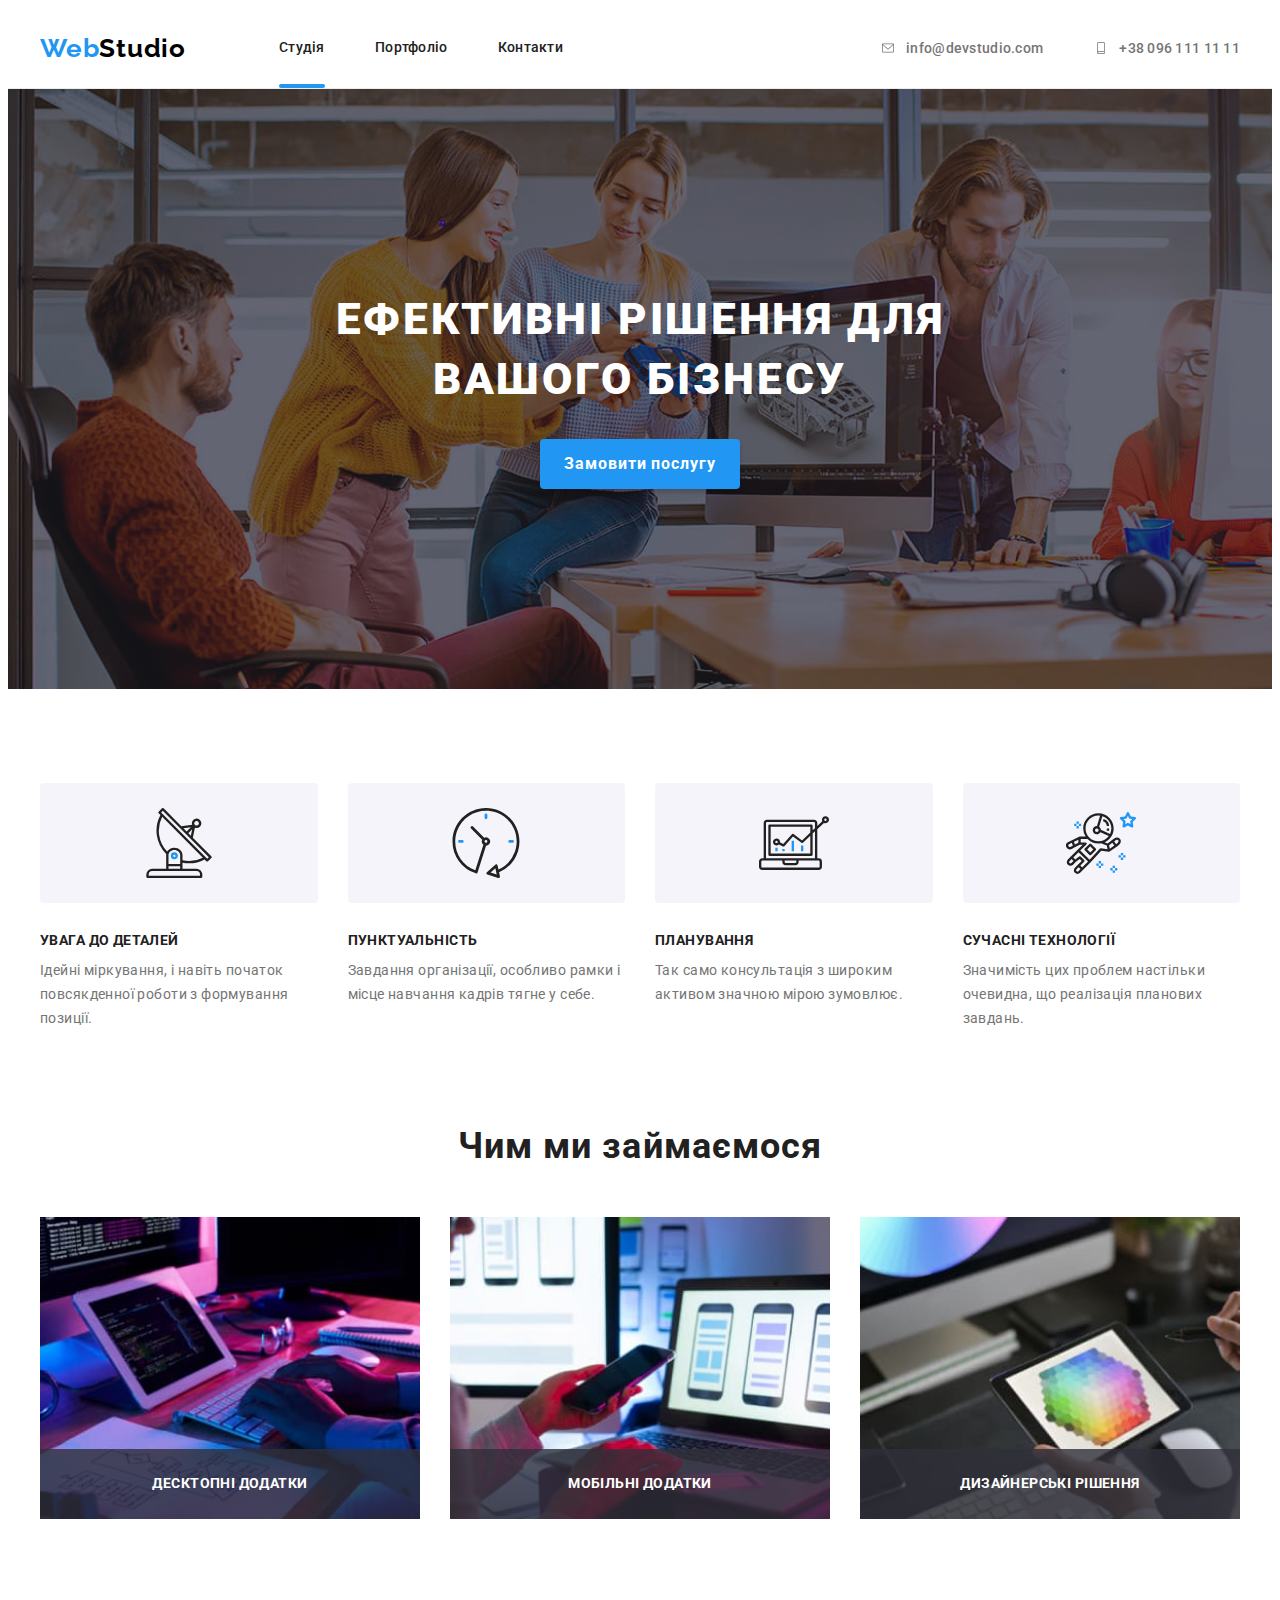
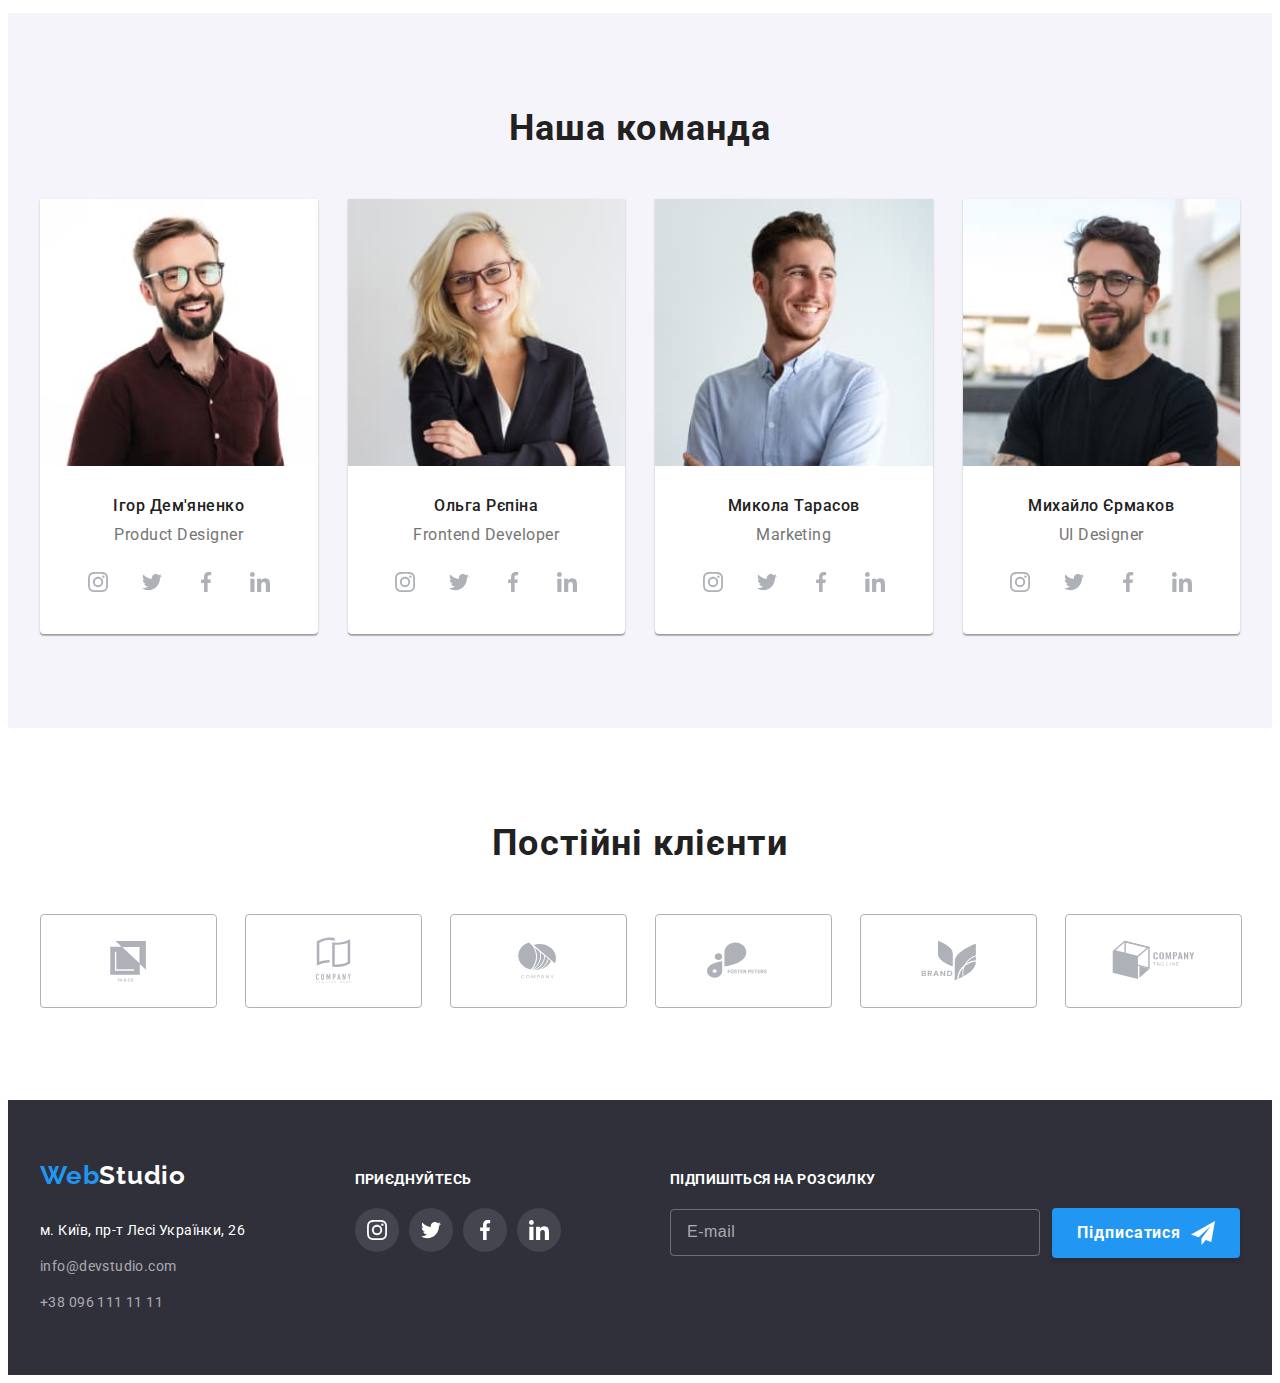
==== commit ba957fe5: "Begin adaptation footer" ====
--- a/index.html
+++ b/index.html
@@ -147,7 +147,7 @@
             Ефективні рішення для<br />
             вашого бізнесу
           </h1>
-          <button class="hero__btn btn" type="button" data-modal-open>
+          <button class="btn" type="button" data-modal-open>
             Замовити послугу
           </button>
         </div>
@@ -582,100 +582,100 @@
 
     <footer class="footer">
       <div class="container footer__container">
-        <div class="">
-          <div>
-            <a class="logo logo--color-light" href="./index.html" lang="en"
-              ><span class="logo__web">Web</span>Studio</a
-            >
-            <address class="address">
-              м. Київ, пр-т Лесі Українки, 26
-              <ul class="footer-contacts">
-                <li class="footer-contacts__item">
-                  <a
-                    class="footer-contacts__link"
-                    href="mailto:info@devstudio.com"
-                    lang="en"
-                    >info@devstudio.com</a
-                  >
-                </li>
-                <li class="footer-contacts__item">
-                  <a class="footer-contacts__link" href="tel:+380961111111"
-                    >+38 096 111 11 11</a
-                  >
-                </li>
-              </ul>
-            </address>
-          </div>
-          <div>
-            <h2 class="footer__title">приєднуйтесь</h2>
-            <ul class="social">
-              <li class="social__item">
+        <!-- <div class="footer-wrap"> -->
+        <div>
+          <a class="logo logo--color-light" href="./index.html" lang="en"
+            ><span class="logo__web">Web</span>Studio</a
+          >
+          <address class="address">
+            м. Київ, пр-т Лесі Українки, 26
+            <ul class="footer-contacts">
+              <li class="footer-contacts__item">
                 <a
-                  class="social__link social__link--footer-background"
-                  href="https://www.instagram.com/"
-                  target="_blank"
-                  rel="noopener noreferrer"
-                >
-                  <svg
-                    class="social__icon social__icon--footer-fill"
-                    width="20"
-                    height="20"
-                  >
-                    <use href="./images/icons.svg#instagram"></use>
-                  </svg>
-                </a>
-              </li>
-              <li class="social__item">
-                <a
-                  class="social__link social__link--footer-background"
-                  href="https://twitter.com/"
-                  target="_blank"
-                  rel="noopener noreferrer"
-                >
-                  <svg
-                    class="social__icon social__icon--footer-fill"
-                    width="20"
-                    height="20"
-                  >
-                    <use href="./images/icons.svg#twitter"></use>
-                  </svg>
-                </a>
-              </li>
-              <li class="social__item">
-                <a
-                  class="social__link social__link--footer-background"
-                  href="https://www.facebook.com/"
-                  target="_blank"
-                  rel="noopener noreferrer"
-                >
-                  <svg
-                    class="social__icon social__icon--footer-fill"
-                    width="20"
-                    height="20"
-                  >
-                    <use href="./images/icons.svg#facebook"></use>
-                  </svg>
-                </a>
-              </li>
-              <li class="social__item">
-                <a
-                  class="social__link social__link--footer-background"
-                  href="https://www.linkedin.com/"
-                  target="_blank"
-                  rel="noopener noreferrer"
-                >
-                  <svg
-                    class="social__icon social__icon--footer-fill"
-                    width="20"
-                    height="20"
-                  >
-                    <use href="./images/icons.svg#linkedin"></use>
-                  </svg>
-                </a>
+                  class="footer-contacts__link"
+                  href="mailto:info@devstudio.com"
+                  lang="en"
+                  >info@devstudio.com</a
+                >
+              </li>
+              <li class="footer-contacts__item">
+                <a class="footer-contacts__link" href="tel:+380961111111"
+                  >+38 096 111 11 11</a
+                >
               </li>
             </ul>
-          </div>
+          </address>
         </div>
+        <div class="footer-social">
+          <h2 class="footer__title">приєднуйтесь</h2>
+          <ul class="social">
+            <li class="social__item">
+              <a
+                class="social__link social__link--footer-background"
+                href="https://www.instagram.com/"
+                target="_blank"
+                rel="noopener noreferrer"
+              >
+                <svg
+                  class="social__icon social__icon--footer-fill"
+                  width="20"
+                  height="20"
+                >
+                  <use href="./images/icons.svg#instagram"></use>
+                </svg>
+              </a>
+            </li>
+            <li class="social__item">
+              <a
+                class="social__link social__link--footer-background"
+                href="https://twitter.com/"
+                target="_blank"
+                rel="noopener noreferrer"
+              >
+                <svg
+                  class="social__icon social__icon--footer-fill"
+                  width="20"
+                  height="20"
+                >
+                  <use href="./images/icons.svg#twitter"></use>
+                </svg>
+              </a>
+            </li>
+            <li class="social__item">
+              <a
+                class="social__link social__link--footer-background"
+                href="https://www.facebook.com/"
+                target="_blank"
+                rel="noopener noreferrer"
+              >
+                <svg
+                  class="social__icon social__icon--footer-fill"
+                  width="20"
+                  height="20"
+                >
+                  <use href="./images/icons.svg#facebook"></use>
+                </svg>
+              </a>
+            </li>
+            <li class="social__item">
+              <a
+                class="social__link social__link--footer-background"
+                href="https://www.linkedin.com/"
+                target="_blank"
+                rel="noopener noreferrer"
+              >
+                <svg
+                  class="social__icon social__icon--footer-fill"
+                  width="20"
+                  height="20"
+                >
+                  <use href="./images/icons.svg#linkedin"></use>
+                </svg>
+              </a>
+            </li>
+          </ul>
+        </div>
+        <!-- </div> -->
         <form class="subscribe-form">
           <label
             for="subscribe-email"
--- a/css/main.min.css
+++ b/css/main.min.css
@@ -1 +1 @@
-:root{--main-color: #212121;--color-gray: #757575;--color-blue: #2196f3;--color-blue-dark: #188ce8;--color-white: #ffffff;--color-black: #000000;--color-footer-link: rgba(255, 255, 255, 0.6);--color-portfolio-btn: #f5f4fa;--background-color-dark: #2f303a;--background-color-hero: rgba(47, 48, 58, 0.4);--background-color-hero-second: #c4c4c4;--background-color-light: #f5f4fa;--background-color-white: var(--color-white);--font-ral: "Raleway", sans-serif;--first-logo-color: var(--color-black);--second-logo-color: var(--color-blue);--footer-logo-color: var(--color-white);--title-color: var(--main-color);--text-color: var(--color-gray);--first-link-color: var(--main-color);--second-link-color: var(--color-blue);--first-btn-color: var(--color-white);--second-btn-color: var(--main-color);--hover-btn-color: var(--color-blue);--social-background-color: var(--color-white);--hover-social-background-color: var(--color-blue);--icon-color: #afb1b8;--hover-icon-color: var(--color-white);--footer-social-background-color: rgba(255, 255, 255, 0.1);--tra-cubic: cubic-bezier(0.4, 0, 0.2, 1)}h1,h2,h3,h4,h5,h6,p{margin:0}ul{list-style:none;margin:0;padding:0}button{cursor:pointer}img{display:block;max-width:100%;width:100%;height:auto}a{text-decoration:none}body{font-family:"Roboto",sans-serif;color:var(--main-color)}.section{padding-top:60px;padding-bottom:60px}@media screen and (min-width: 1200px){.section{padding-top:94px;padding-bottom:94px}}.no-scroll{overflow:hidden}.visually-hiden{position:absolute;width:1px;height:1px;margin:-1px;border:0;padding:0;white-space:nowrap;-webkit-clip-path:inset(100%);clip-path:inset(100%);clip:rect(0 0 0 0);overflow:hidden}.container{width:100%;padding:0 15px;margin:0 auto}@media screen and (min-width: 480px){.container{max-width:480px}}@media screen and (min-width: 768px){.container{max-width:768px}}@media screen and (min-width: 1200px){.container{max-width:1200px}}.btn{font-family:inherit;border:none;min-width:200px;font-weight:700;font-size:16px;line-height:1.88;letter-spacing:.06em;background-color:var(--color-blue);color:var(--first-btn-color);-webkit-box-shadow:0px 4px 4px rgba(0,0,0,.15);box-shadow:0px 4px 4px rgba(0,0,0,.15);border-radius:4px;-webkit-transition:background-color 250ms var(--tra-cubic);transition:background-color 250ms var(--tra-cubic)}.btn:hover,.btn:focus{background-color:var(--color-blue-dark)}.section-title{font-size:28px;line-height:1.1785714286;text-align:center;letter-spacing:.03em;color:var(--title-color);margin-bottom:50px}@media screen and (min-width: 1200px){.section-title{font-size:36px;line-height:1.1666666667}}.social{display:-webkit-box;display:-ms-flexbox;display:flex;gap:10px;-webkit-box-pack:center;-ms-flex-pack:center;justify-content:center}.social__item{width:44px;height:44px}.social__link{width:100%;height:100%;background-color:var(--social-background-color);border-radius:50%;display:-webkit-box;display:-ms-flexbox;display:flex;-webkit-box-align:center;-ms-flex-align:center;align-items:center;-webkit-box-pack:center;-ms-flex-pack:center;justify-content:center;-webkit-transition:background-color 250ms var(--tra-cubic);transition:background-color 250ms var(--tra-cubic)}.social__link:hover,.social__link:focus{background-color:var(--hover-social-background-color)}.social__icon{fill:var(--icon-color);-webkit-transition:fill 250ms var(--tra-cubic);transition:fill 250ms var(--tra-cubic)}.social__link:hover .social__icon,.social__link:focus .social__icon{fill:var(--hover-icon-color)}.social__link--footer-background{background-color:var(--footer-social-background-color)}.social__icon--footer-fill{fill:var(--hover-icon-color)}.backdrop{position:fixed;top:0;left:0;width:100vw;height:100vh;background-color:rgba(0,0,0,.2);-webkit-transition:opacity 250ms var(--tra-cubic),visibility 250ms var(--tra-cubic);transition:opacity 250ms var(--tra-cubic),visibility 250ms var(--tra-cubic)}.modal{position:absolute;top:50%;left:50%;width:528px;min-height:581px;padding:40px;background-color:var(--background-color-white);-webkit-box-shadow:0px 1px 3px rgba(0,0,0,.12),0px 1px 1px rgba(0,0,0,.14),0px 2px 1px rgba(0,0,0,.2);box-shadow:0px 1px 3px rgba(0,0,0,.12),0px 1px 1px rgba(0,0,0,.14),0px 2px 1px rgba(0,0,0,.2);border-radius:4px;-webkit-transform:translate(-50%, -50%) scale(1);transform:translate(-50%, -50%) scale(1);opacity:1;-webkit-transition:opacity 600ms var(--tra-cubic),-webkit-transform 600ms var(--tra-cubic);transition:opacity 600ms var(--tra-cubic),-webkit-transform 600ms var(--tra-cubic);transition:transform 600ms var(--tra-cubic),opacity 600ms var(--tra-cubic);transition:transform 600ms var(--tra-cubic),opacity 600ms var(--tra-cubic),-webkit-transform 600ms var(--tra-cubic)}.backdrop.is-hidden .modal{-webkit-transform:translate(-50%, -50%) scale(1.2);transform:translate(-50%, -50%) scale(1.2);opacity:0}.modal__title{font-weight:700;font-size:20px;line-height:1.15;text-align:center;letter-spacing:.03em;color:var(--main-color);margin-bottom:12px}.modal-form__field{margin-bottom:10px}.modal-form__input-label{font-weight:400;font-size:12px;line-height:1.17;letter-spacing:.01em;color:var(--color-gray);margin-bottom:4px;display:block}.modal-form__input-wrappper{position:relative}.modal-form__input{width:100%;height:40px;border:1px solid rgba(33,33,33,.2);outline:rgba(0,0,0,0);border-radius:4px;background-color:rgba(0,0,0,0);padding:0;padding-left:30px;-webkit-transition:border-color 250ms var(--tra-cubic);transition:border-color 250ms var(--tra-cubic)}.modal-form__input:focus{border-color:var(--color-blue)}.modal-form__icon{position:absolute;left:12px;top:50%;-webkit-transform:translateY(-50%);transform:translateY(-50%);fill:var(--main-color);-webkit-transition:fill 250ms var(--tra-cubic);transition:fill 250ms var(--tra-cubic)}.modal-form__input:focus+.modal-form__icon{fill:var(--color-blue)}.modal-form__comment-field{margin-bottom:20px}.modal-form__comment{width:100%;height:120px;padding:12px 16px;border:1px solid rgba(33,33,33,.2);border-radius:4px;outline:rgba(0,0,0,0);resize:none;-webkit-transition:border-color 250ms var(--tra-cubic);transition:border-color 250ms var(--tra-cubic)}.modal-form__comment::-webkit-input-placeholder{font-weight:400;font-size:12px;line-height:1.17;letter-spacing:.01em;color:rgba(117,117,117,.5)}.modal-form__comment::-moz-placeholder{font-weight:400;font-size:12px;line-height:1.17;letter-spacing:.01em;color:rgba(117,117,117,.5)}.modal-form__comment:-ms-input-placeholder{font-weight:400;font-size:12px;line-height:1.17;letter-spacing:.01em;color:rgba(117,117,117,.5)}.modal-form__comment::-ms-input-placeholder{font-weight:400;font-size:12px;line-height:1.17;letter-spacing:.01em;color:rgba(117,117,117,.5)}.modal-form__comment::placeholder{font-weight:400;font-size:12px;line-height:1.17;letter-spacing:.01em;color:rgba(117,117,117,.5)}.modal-form__comment:focus{border-color:var(--color-blue)}.modal-close{position:absolute;right:8px;top:8px;width:30px;height:30px;border:1px solid rgba(0,0,0,.1);border-radius:50%;padding:0;display:-webkit-box;display:-ms-flexbox;display:flex;-webkit-box-align:center;-ms-flex-align:center;align-items:center;-webkit-box-pack:center;-ms-flex-pack:center;justify-content:center;background-color:rgba(0,0,0,0);outline:rgba(0,0,0,0)}.modal-close__icon{fill:var(--color-black);-webkit-transition:fill 250ms var(--tra-cubic);transition:fill 250ms var(--tra-cubic)}.modal-close:hover .modal-close__icon,.modal-close:focus .modal-close__icon{fill:var(--hover-btn-color)}.modal-check{width:100%;display:-webkit-box;display:-ms-flexbox;display:flex;-webkit-box-pack:center;-ms-flex-pack:center;justify-content:center;-webkit-box-align:center;-ms-flex-align:center;align-items:center;margin-bottom:30px}.modal-check__label{font-weight:400;font-size:14px;line-height:1.71;letter-spacing:.03em;color:var(--color-gray);display:-webkit-box;display:-ms-flexbox;display:flex;-webkit-box-align:center;-ms-flex-align:center;align-items:center}.modal-check__label .modal-check__icon{width:16px;height:15px;border:2px solid var(--main-color);border-radius:2px;margin-right:8px;display:-webkit-box;display:-ms-flexbox;display:flex;-webkit-box-pack:center;-ms-flex-pack:center;justify-content:center;-webkit-box-align:center;-ms-flex-align:center;align-items:center;fill:rgba(0,0,0,0)}.modal-check__input:checked+.modal-check__label .modal-check__icon{background-color:var(--color-blue);border:none;fill:var(--color-white)}.modal-check__input:focus+.modal-check__label .modal-check__icon{border-color:var(--color-blue)}.modal-check__link{color:var(--second-link-color);text-decoration:underline}.modal__btn{padding:10px 52px;margin:0 auto;display:block}.is-hidden{opacity:0;visibility:hidden;pointer-events:none}.logo{font-family:var(--font-ral);font-weight:700;font-size:24px;line-height:1.1666666667;letter-spacing:.03em;color:var(--first-logo-color)}@media screen and (min-width: 1200px){.logo{font-size:26px;line-height:1.19}}.logo__web{color:var(--second-logo-color)}.logo--color-light{color:var(--footer-logo-color)}.header{border-bottom:1px solid #ececec}.header__container{display:-webkit-box;display:-ms-flexbox;display:flex;-webkit-box-align:center;-ms-flex-align:center;align-items:center}.nav-site{display:none}@media screen and (min-width: 768px){.nav-site{display:block;min-width:282px;margin-left:88px}}@media screen and (min-width: 1200px){.nav-site{min-width:284px;margin-left:93px}}.nav-site__list{display:-webkit-box;display:-ms-flexbox;display:flex;-webkit-box-pack:justify;-ms-flex-pack:justify;justify-content:space-between}.nav-site__item{position:relative}.nav-site__link{display:block;font-weight:500;font-size:14px;line-height:1.14;letter-spacing:.02em;color:var(--first-link-color);padding-top:32px;padding-bottom:32px;-webkit-transition:color 250ms var(--tra-cubic);transition:color 250ms var(--tra-cubic)}.nav-site__link:hover,.nav-site__link:focus{color:var(--second-link-color)}.current::after{position:absolute;content:"";height:4px;width:100%;display:none;background-color:var(--second-link-color);border-radius:2px;left:0;bottom:0}@media screen and (min-width: 768px){.current::after{display:block}}.header-contacts{display:none;margin-left:auto}@media screen and (min-width: 768px){.header-contacts{display:-webkit-box;display:-ms-flexbox;display:flex;-webkit-box-orient:vertical;-webkit-box-direction:normal;-ms-flex-direction:column;flex-direction:column;gap:10px}}@media screen and (min-width: 1200px){.header-contacts{-webkit-box-orient:horizontal;-webkit-box-direction:normal;-ms-flex-direction:row;flex-direction:row;gap:50px}}.header-contacts__link{display:-webkit-box;display:-ms-flexbox;display:flex;-webkit-box-pack:justify;-ms-flex-pack:justify;justify-content:space-between;-webkit-box-align:center;-ms-flex-align:center;align-items:center;font-weight:500;font-size:12px;line-height:1.1666666667;letter-spacing:.02em;color:var(--color-gray);-webkit-transition:color 250ms var(--tra-cubic);transition:color 250ms var(--tra-cubic)}@media screen and (min-width: 1200px){.header-contacts__link{font-size:14px;line-height:1.1428571429}}.header-contacts__link:hover,.header-contacts__link:focus{color:var(--color-blue)}.header-contacts__link-icon{margin-right:8px;fill:currentColor}@media screen and (min-width: 1200px){.header-contacts__link-icon{margin-right:10px}}.menu-open{border:none;padding:0;margin-left:auto;margin-top:10px;margin-bottom:10px;display:-webkit-inline-box;display:-ms-inline-flexbox;display:inline-flex;background-color:rgba(0,0,0,0);outline:rgba(0,0,0,0)}@media screen and (min-width: 768px){.menu-open{display:none}}.menu-open__icon{fill:var(--main-color);-webkit-transition:fill 250ms var(--tra-cubic);transition:fill 250ms var(--tra-cubic)}.menu-open:hover .menu-open__icon,.menu-open:focus .menu-open__icon{fill:var(--hover-btn-color)}.mob-menu{position:fixed;top:0;left:0;z-index:1;padding-top:48px;padding-bottom:48px;padding-left:40px;padding-right:40px;width:100vw;height:100vh;background-color:var(--color-white)}@media screen and (min-width: 768px){.mob-menu{display:none}}.menu-close{position:absolute;top:10px;right:15px;border:none;padding:0;display:-webkit-inline-box;display:-ms-inline-flexbox;display:inline-flex;background-color:rgba(0,0,0,0);outline:rgba(0,0,0,0)}.menu-close__icon{fill:var(--main-color);-webkit-transition:fill 250ms var(--tra-cubic);transition:fill 250ms var(--tra-cubic)}.menu-close:hover .menu-close__icon,.menu-close:focus .menu-close__icon{fill:var(--hover-btn-color)}.mob-wrap{height:100%;display:-webkit-box;display:-ms-flexbox;display:flex;-webkit-box-orient:vertical;-webkit-box-direction:normal;-ms-flex-direction:column;flex-direction:column;-webkit-box-pack:justify;-ms-flex-pack:justify;justify-content:space-between;overflow:auto}.mob-nav__list{display:-webkit-box;display:-ms-flexbox;display:flex;-webkit-box-orient:vertical;-webkit-box-direction:normal;-ms-flex-direction:column;flex-direction:column;gap:32px}.mob-nav__link{display:block;font-weight:500;font-size:8.33vw;line-height:1.175;letter-spacing:.02em;color:var(--first-link-color);-webkit-transition:color 250ms var(--tra-cubic);transition:color 250ms var(--tra-cubic)}@media screen and (min-width: 480px){.mob-nav__link{font-size:40px}}.mob-nav__link:hover,.mob-nav__link:active,.mob-nav__link:focus{color:var(--second-link-color)}.mob-tel{display:block;font-weight:500;font-size:7vw;line-height:1.1764705882;letter-spacing:.02em;color:var(--color-blue);margin-bottom:32px}@media screen and (min-width: 480px){.mob-tel{font-size:34px}}.mob-mail{display:block;font-weight:500;font-size:5vw;line-height:1.1666666667;letter-spacing:.02em;color:var(--color-gray);margin-bottom:64px;-webkit-transition:color 250ms var(--tra-cubic);transition:color 250ms var(--tra-cubic)}@media screen and (min-width: 480px){.mob-mail{font-size:24px}}.mob-mail:hover,.mob-mail:focus{color:var(--color-blue)}.mob-social{display:-webkit-box;display:-ms-flexbox;display:flex;-webkit-box-align:center;-ms-flex-align:center;align-items:center;gap:4.17vw}@media screen and (min-width: 480px){.mob-social{gap:20px}}.mob-social__item{position:relative}.mob-social__item:not(:first-child)::before{content:"";position:absolute;width:1px;height:4.58vw;top:.415vw;left:-2.085vw;background-color:rgba(33,33,33,.2)}@media screen and (min-width: 480px){.mob-social__item:not(:first-child)::before{top:2px;left:-10px;height:22px}}.mob-social__link{font-weight:500;font-size:3.75vw;line-height:1.2222222222;letter-spacing:.02em;color:var(--color-blue)}@media screen and (min-width: 480px){.mob-social__link{font-size:18px;line-height:1.2222222222}}.hero{max-width:1600px;background-image:-webkit-gradient(linear, left top, left bottom, from(var(--background-color-hero)), to(var(--background-color-hero))),url(../images/hero-background.jpg);background-image:linear-gradient(var(--background-color-hero), var(--background-color-hero)),url(../images/hero-background.jpg);background-color:var(--background-color-hero-second);background-repeat:no-repeat;background-size:cover;margin:0 auto}.hero__container{padding-top:118px;padding-bottom:118px;text-align:center}@media screen and (min-width: 1200px){.hero__container{padding-top:200px;padding-bottom:200px}}.hero__title{font-weight:900;font-size:26px;line-height:1.6153846154;letter-spacing:.06em;text-transform:uppercase;color:var(--color-white);margin-bottom:30px}@media screen and (min-width: 1200px){.hero__title{font-size:44px;line-height:1.3636363636}}.animate__zoomIn{-webkit-animation-duration:2000ms;animation-duration:2000ms}@media screen and (min-width: 1200px){.hero__btn{min-width:216px}}.features-list{display:-webkit-box;display:-ms-flexbox;display:flex;-ms-flex-wrap:wrap;flex-wrap:wrap;gap:30px}.features-list__item{-ms-flex-preferred-size:100%;flex-basis:100%}@media screen and (min-width: 768px){.features-list__item{-ms-flex-preferred-size:calc((100% - 30px)/2);flex-basis:calc((100% - 30px)/2)}}@media screen and (min-width: 1200px){.features-list__item{-ms-flex-preferred-size:calc((100% - 90px)/4);flex-basis:calc((100% - 90px)/4)}}.features-list__icon{background-color:var(--background-color-light);height:120px;border-radius:4px;margin-bottom:30px;display:-webkit-box;display:-ms-flexbox;display:flex;-webkit-box-pack:center;-ms-flex-pack:center;justify-content:center;-webkit-box-align:center;-ms-flex-align:center;align-items:center}.features-list__title{font-size:14px;line-height:1.14;letter-spacing:.03em;text-transform:uppercase;color:var(--title-color);margin-bottom:10px}.features-list__text{font-size:14px;line-height:1.71;letter-spacing:.03em;color:var(--text-color)}.section__works{padding-top:0;display:none}@media screen and (min-width: 1200px){.section__works{display:block}}.work-examples{display:-webkit-box;display:-ms-flexbox;display:flex;gap:30px}.work-examples__item{position:relative;-ms-flex-preferred-size:calc((100% - 60px)/3);flex-basis:calc((100% - 60px)/3)}.work-examples__uptitle{position:absolute;left:0;bottom:0;width:100%;font-weight:700;font-size:14px;line-height:1.14;letter-spacing:.03em;text-transform:uppercase;color:#fff;background-color:rgba(47,48,58,.8);height:70px;display:-webkit-box;display:-ms-flexbox;display:flex;-webkit-box-align:center;-ms-flex-align:center;align-items:center;-webkit-box-pack:center;-ms-flex-pack:center;justify-content:center}.section__team{background-color:var(--background-color-light);text-align:center}.team-list{display:-webkit-box;display:-ms-flexbox;display:flex;-ms-flex-wrap:wrap;flex-wrap:wrap;gap:30px}.team-card{-ms-flex-preferred-size:100%;flex-basis:100%;background-color:var(--background-color-white);-webkit-box-shadow:0px 1px 3px rgba(0,0,0,.12),0px 1px 1px rgba(0,0,0,.14),0px 2px 1px rgba(0,0,0,.2);box-shadow:0px 1px 3px rgba(0,0,0,.12),0px 1px 1px rgba(0,0,0,.14),0px 2px 1px rgba(0,0,0,.2);border-radius:0px 0px 4px 4px}@media screen and (min-width: 768px){.team-card{-ms-flex-preferred-size:calc((100% - 30px)/2);flex-basis:calc((100% - 30px)/2)}}@media screen and (min-width: 1200px){.team-card{-ms-flex-preferred-size:calc((100% - 90px)/4);flex-basis:calc((100% - 90px)/4)}}.team-card__data{padding-top:30px;padding-bottom:24px}@media screen and (min-width: 1200px){.team-card__data{padding-bottom:30px}}.team-card__title{font-weight:500;font-size:16px;line-height:1.19;text-align:center;letter-spacing:.03em;color:var(--title-color);margin-bottom:10px}.team-card__text{font-size:16px;line-height:1.19;text-align:center;letter-spacing:.03em;color:var(--text-color);margin-bottom:16px}.clients{display:-webkit-box;display:-ms-flexbox;display:flex;gap:30px;-webkit-box-pack:center;-ms-flex-pack:center;justify-content:center;-ms-flex-wrap:wrap;flex-wrap:wrap}.clients__item{--n: 2;-ms-flex-preferred-size:calc((100% - (var(--n) - 1)*30px)/var(--n));flex-basis:calc((100% - (var(--n) - 1)*30px)/var(--n));height:92px}@media screen and (min-width: 768px){.clients__item{--n: 3}}@media screen and (min-width: 1200px){.clients__item{--n: 6}}.clients__link{width:100%;height:100%;display:-webkit-box;display:-ms-flexbox;display:flex;-webkit-box-pack:center;-ms-flex-pack:center;justify-content:center;-webkit-box-align:center;-ms-flex-align:center;align-items:center;border:1px solid;border-color:var(--icon-color);border-radius:4px;-webkit-transition:border-color 250ms var(--tra-cubic);transition:border-color 250ms var(--tra-cubic)}.clients__link:hover,.clients__link:focus{border-color:var(--second-link-color)}.clients__icon{width:100%;height:100%;fill:var(--icon-color);-webkit-transition:fill 250ms var(--tra-cubic);transition:fill 250ms var(--tra-cubic)}.clients__link:hover .clients__icon,.clients__link:focus .clients__icon{fill:var(--second-link-color)}.footer{background-color:var(--background-color-dark);padding-top:60px;padding-bottom:60px}.footer__container{display:-webkit-box;display:-ms-flexbox;display:flex;-webkit-box-pack:justify;-ms-flex-pack:justify;justify-content:space-between;-webkit-box-align:baseline;-ms-flex-align:baseline;align-items:baseline;-ms-flex-wrap:wrap;flex-wrap:wrap}@media screen and (min-width: 1200px){.footer__container{-ms-flex-wrap:nowrap;flex-wrap:nowrap}}.address{font-style:normal;font-weight:400;font-size:14px;line-height:1.71;letter-spacing:.03em;color:var(--color-white);margin-top:20px}.footer-contacts{margin-top:9px}.footer-contacts__item:not(:first-child){margin-top:9px}.footer-contacts__link{color:var(--color-footer-link);-webkit-transition:color 250ms var(--tra-cubic);transition:color 250ms var(--tra-cubic)}.footer-contacts__link:hover,.footer-contacts__link:focus{color:var(--color-blue)}.footer__title{font-size:14px;line-height:1.14;letter-spacing:.03em;text-transform:uppercase;color:var(--footer-logo-color);margin-bottom:20px}.subscribe-form{display:-webkit-box;display:-ms-flexbox;display:flex;-webkit-box-orient:vertical;-webkit-box-direction:normal;-ms-flex-direction:column;flex-direction:column}.footer__title--subscribe-form{font-weight:700}.subscribe-form__wrap{display:-webkit-box;display:-ms-flexbox;display:flex;gap:12px}.subscribe-form__input{min-width:358px;background-color:rgba(0,0,0,0);border:1px solid rgba(255,255,255,.3);border-radius:4px;padding:15px 16px;color:var(--color-white)}.subscribe-form__input::-webkit-input-placeholder{font-weight:400;font-size:16px;line-height:1.25;display:-webkit-box;display:flex;-webkit-box-align:center;align-items:center;letter-spacing:.03em;color:rgba(255,255,255,.6)}.subscribe-form__input::-moz-placeholder{font-weight:400;font-size:16px;line-height:1.25;display:flex;align-items:center;letter-spacing:.03em;color:rgba(255,255,255,.6)}.subscribe-form__input:-ms-input-placeholder{font-weight:400;font-size:16px;line-height:1.25;display:-ms-flexbox;display:flex;-ms-flex-align:center;align-items:center;letter-spacing:.03em;color:rgba(255,255,255,.6)}.subscribe-form__input::-ms-input-placeholder{font-weight:400;font-size:16px;line-height:1.25;display:-ms-flexbox;display:flex;-ms-flex-align:center;align-items:center;letter-spacing:.03em;color:rgba(255,255,255,.6)}.subscribe-form__input::placeholder{font-weight:400;font-size:16px;line-height:1.25;display:-webkit-box;display:-ms-flexbox;display:flex;-webkit-box-align:center;-ms-flex-align:center;align-items:center;letter-spacing:.03em;color:rgba(255,255,255,.6)}.subscribe-form__input:hover,.subscribe-form__input:focus{border-color:var(--color-blue);outline:rgba(0,0,0,0)}.subscribe__btn{display:-webkit-box;display:-ms-flexbox;display:flex;-webkit-box-align:center;-ms-flex-align:center;align-items:center;-webkit-box-pack:center;-ms-flex-pack:center;justify-content:center;gap:10px}.subscribe-form__icon{fill:var(--first-btn-color)}.portfolio-filters-list{display:-webkit-box;display:-ms-flexbox;display:flex;-webkit-box-pack:center;-ms-flex-pack:center;justify-content:center;gap:8px;margin-bottom:50px}.filter-btn{font-weight:500;font-size:16px;line-height:1.63;letter-spacing:.03em;color:var(--second-btn-color);background-color:var(--color-portfolio-btn);border-radius:4px;padding:6px 22px;display:block;-webkit-transition:background-color 250ms var(--tra-cubic),color 250ms var(--tra-cubic),outline 250ms var(--tra-cubic),-webkit-box-shadow 250ms var(--tra-cubic);transition:background-color 250ms var(--tra-cubic),color 250ms var(--tra-cubic),outline 250ms var(--tra-cubic),-webkit-box-shadow 250ms var(--tra-cubic);transition:background-color 250ms var(--tra-cubic),color 250ms var(--tra-cubic),box-shadow 250ms var(--tra-cubic),outline 250ms var(--tra-cubic);transition:background-color 250ms var(--tra-cubic),color 250ms var(--tra-cubic),box-shadow 250ms var(--tra-cubic),outline 250ms var(--tra-cubic),-webkit-box-shadow 250ms var(--tra-cubic)}.filter-input:checked+.filter-btn{background-color:var(--hover-btn-color);color:var(--first-btn-color);-webkit-box-shadow:0px 3px 1px rgba(0,0,0,.1),0px 1px 2px rgba(0,0,0,.08),0px 2px 2px rgba(0,0,0,.12);box-shadow:0px 3px 1px rgba(0,0,0,.1),0px 1px 2px rgba(0,0,0,.08),0px 2px 2px rgba(0,0,0,.12)}.filter-input:focus+.filter-btn{outline:1px solid var(--color-black)}.filter-btn:hover{cursor:pointer;outline:1px solid var(--color-black)}.portfolio-projects-list{display:-webkit-box;display:-ms-flexbox;display:flex;-ms-flex-wrap:wrap;flex-wrap:wrap;gap:30px}.portfolio-projects-item{-ms-flex-preferred-size:calc((100% - 60px)/3);flex-basis:calc((100% - 60px)/3);background-color:var(--background-color-white)}.portfolio-projects-link{display:block;-webkit-transition:-webkit-box-shadow 250ms var(--tra-cubic);transition:-webkit-box-shadow 250ms var(--tra-cubic);transition:box-shadow 250ms var(--tra-cubic);transition:box-shadow 250ms var(--tra-cubic), -webkit-box-shadow 250ms var(--tra-cubic)}.portfolio-projects-link:hover,.portfolio-projects-link:focus{-webkit-box-shadow:0px 1px 1px rgba(0,0,0,.12),0px 4px 4px rgba(0,0,0,.06),1px 4px 6px rgba(0,0,0,.16);box-shadow:0px 1px 1px rgba(0,0,0,.12),0px 4px 4px rgba(0,0,0,.06),1px 4px 6px rgba(0,0,0,.16)}.portfolio-top-wrap{position:relative;overflow:hidden}.portfolio-top-text{position:absolute;top:0;left:0;font-weight:400;font-size:18px;line-height:1.56;letter-spacing:.03em;color:var(--color-white);background-color:rgba(33,150,243,.9);padding:63px 24px;height:100%;-webkit-transform:translateY(100%);transform:translateY(100%);-webkit-transition:-webkit-transform 250ms var(--tra-cubic);transition:-webkit-transform 250ms var(--tra-cubic);transition:transform 250ms var(--tra-cubic);transition:transform 250ms var(--tra-cubic), -webkit-transform 250ms var(--tra-cubic)}.portfolio-projects-link:hover .portfolio-top-text{-webkit-transform:translateY(0);transform:translateY(0)}.portfolio-description{padding:20px 24px;border:1px solid #eee}.portfolio-title{font-size:18px;line-height:2;letter-spacing:.06em;color:var(--title-color);margin-bottom:4px}.portfolio-text{font-size:16px;line-height:1.88;letter-spacing:.03em;color:var(--text-color)}/*# sourceMappingURL=main.min.css.map */+:root{--main-color: #212121;--color-gray: #757575;--color-blue: #2196f3;--color-blue-dark: #188ce8;--color-white: #ffffff;--color-black: #000000;--color-footer-link: rgba(255, 255, 255, 0.6);--color-portfolio-btn: #f5f4fa;--background-color-dark: #2f303a;--background-color-hero: rgba(47, 48, 58, 0.4);--background-color-hero-second: #c4c4c4;--background-color-light: #f5f4fa;--background-color-white: var(--color-white);--font-ral: "Raleway", sans-serif;--first-logo-color: var(--color-black);--second-logo-color: var(--color-blue);--footer-logo-color: var(--color-white);--title-color: var(--main-color);--text-color: var(--color-gray);--first-link-color: var(--main-color);--second-link-color: var(--color-blue);--first-btn-color: var(--color-white);--second-btn-color: var(--main-color);--hover-btn-color: var(--color-blue);--social-background-color: var(--color-white);--hover-social-background-color: var(--color-blue);--icon-color: #afb1b8;--hover-icon-color: var(--color-white);--footer-social-background-color: rgba(255, 255, 255, 0.1);--tra-cubic: cubic-bezier(0.4, 0, 0.2, 1)}h1,h2,h3,h4,h5,h6,p{margin:0}ul{list-style:none;margin:0;padding:0}button{cursor:pointer;padding:0}img{display:block;max-width:100%;width:100%;height:auto}a{text-decoration:none}body{font-family:"Roboto",sans-serif;color:var(--main-color)}.section{padding-top:60px;padding-bottom:60px}@media screen and (min-width: 1200px){.section{padding-top:94px;padding-bottom:94px}}.no-scroll{overflow:hidden}.visually-hiden{position:absolute;width:1px;height:1px;margin:-1px;border:0;padding:0;white-space:nowrap;-webkit-clip-path:inset(100%);clip-path:inset(100%);clip:rect(0 0 0 0);overflow:hidden}.container{width:100%;padding:0 15px;margin:0 auto}@media screen and (min-width: 480px){.container{max-width:480px}}@media screen and (min-width: 768px){.container{max-width:768px}}@media screen and (min-width: 1200px){.container{max-width:1200px}}.btn{font-family:inherit;border:none;padding-top:10px;padding-bottom:10px;width:200px;font-weight:700;font-size:16px;line-height:1.88;letter-spacing:.06em;background-color:var(--color-blue);color:var(--first-btn-color);-webkit-box-shadow:0px 4px 4px rgba(0,0,0,.15);box-shadow:0px 4px 4px rgba(0,0,0,.15);border-radius:4px;-webkit-transition:background-color 250ms var(--tra-cubic);transition:background-color 250ms var(--tra-cubic)}.btn:hover,.btn:focus{background-color:var(--color-blue-dark)}.section-title{font-size:28px;line-height:1.1785714286;text-align:center;letter-spacing:.03em;color:var(--title-color);margin-bottom:50px}@media screen and (min-width: 1200px){.section-title{font-size:36px;line-height:1.1666666667}}.social{display:-webkit-box;display:-ms-flexbox;display:flex;gap:10px;-webkit-box-pack:center;-ms-flex-pack:center;justify-content:center}.social__item{width:44px;height:44px}.social__link{width:100%;height:100%;background-color:var(--social-background-color);border-radius:50%;display:-webkit-box;display:-ms-flexbox;display:flex;-webkit-box-align:center;-ms-flex-align:center;align-items:center;-webkit-box-pack:center;-ms-flex-pack:center;justify-content:center;-webkit-transition:background-color 250ms var(--tra-cubic);transition:background-color 250ms var(--tra-cubic)}.social__link:hover,.social__link:focus{background-color:var(--hover-social-background-color)}.social__icon{fill:var(--icon-color);-webkit-transition:fill 250ms var(--tra-cubic);transition:fill 250ms var(--tra-cubic)}.social__link:hover .social__icon,.social__link:focus .social__icon{fill:var(--hover-icon-color)}.social__link--footer-background{background-color:var(--footer-social-background-color)}.social__icon--footer-fill{fill:var(--hover-icon-color)}.backdrop{position:fixed;top:0;left:0;width:100vw;height:100vh;background-color:rgba(0,0,0,.2);-webkit-transition:opacity 250ms var(--tra-cubic),visibility 250ms var(--tra-cubic);transition:opacity 250ms var(--tra-cubic),visibility 250ms var(--tra-cubic)}.modal{position:absolute;top:50%;left:50%;width:528px;min-height:581px;padding:40px;background-color:var(--background-color-white);-webkit-box-shadow:0px 1px 3px rgba(0,0,0,.12),0px 1px 1px rgba(0,0,0,.14),0px 2px 1px rgba(0,0,0,.2);box-shadow:0px 1px 3px rgba(0,0,0,.12),0px 1px 1px rgba(0,0,0,.14),0px 2px 1px rgba(0,0,0,.2);border-radius:4px;-webkit-transform:translate(-50%, -50%) scale(1);transform:translate(-50%, -50%) scale(1);opacity:1;-webkit-transition:opacity 600ms var(--tra-cubic),-webkit-transform 600ms var(--tra-cubic);transition:opacity 600ms var(--tra-cubic),-webkit-transform 600ms var(--tra-cubic);transition:transform 600ms var(--tra-cubic),opacity 600ms var(--tra-cubic);transition:transform 600ms var(--tra-cubic),opacity 600ms var(--tra-cubic),-webkit-transform 600ms var(--tra-cubic)}.backdrop.is-hidden .modal{-webkit-transform:translate(-50%, -50%) scale(1.2);transform:translate(-50%, -50%) scale(1.2);opacity:0}.modal__title{font-weight:700;font-size:20px;line-height:1.15;text-align:center;letter-spacing:.03em;color:var(--main-color);margin-bottom:12px}.modal-form__field{margin-bottom:10px}.modal-form__input-label{font-weight:400;font-size:12px;line-height:1.17;letter-spacing:.01em;color:var(--color-gray);margin-bottom:4px;display:block}.modal-form__input-wrappper{position:relative}.modal-form__input{width:100%;height:40px;border:1px solid rgba(33,33,33,.2);outline:rgba(0,0,0,0);border-radius:4px;background-color:rgba(0,0,0,0);padding:0;padding-left:30px;-webkit-transition:border-color 250ms var(--tra-cubic);transition:border-color 250ms var(--tra-cubic)}.modal-form__input:focus{border-color:var(--color-blue)}.modal-form__icon{position:absolute;left:12px;top:50%;-webkit-transform:translateY(-50%);transform:translateY(-50%);fill:var(--main-color);-webkit-transition:fill 250ms var(--tra-cubic);transition:fill 250ms var(--tra-cubic)}.modal-form__input:focus+.modal-form__icon{fill:var(--color-blue)}.modal-form__comment-field{margin-bottom:20px}.modal-form__comment{width:100%;height:120px;padding:12px 16px;border:1px solid rgba(33,33,33,.2);border-radius:4px;outline:rgba(0,0,0,0);resize:none;-webkit-transition:border-color 250ms var(--tra-cubic);transition:border-color 250ms var(--tra-cubic)}.modal-form__comment::-webkit-input-placeholder{font-weight:400;font-size:12px;line-height:1.17;letter-spacing:.01em;color:rgba(117,117,117,.5)}.modal-form__comment::-moz-placeholder{font-weight:400;font-size:12px;line-height:1.17;letter-spacing:.01em;color:rgba(117,117,117,.5)}.modal-form__comment:-ms-input-placeholder{font-weight:400;font-size:12px;line-height:1.17;letter-spacing:.01em;color:rgba(117,117,117,.5)}.modal-form__comment::-ms-input-placeholder{font-weight:400;font-size:12px;line-height:1.17;letter-spacing:.01em;color:rgba(117,117,117,.5)}.modal-form__comment::placeholder{font-weight:400;font-size:12px;line-height:1.17;letter-spacing:.01em;color:rgba(117,117,117,.5)}.modal-form__comment:focus{border-color:var(--color-blue)}.modal-close{position:absolute;right:8px;top:8px;width:30px;height:30px;border:1px solid rgba(0,0,0,.1);border-radius:50%;padding:0;display:-webkit-box;display:-ms-flexbox;display:flex;-webkit-box-align:center;-ms-flex-align:center;align-items:center;-webkit-box-pack:center;-ms-flex-pack:center;justify-content:center;background-color:rgba(0,0,0,0);outline:rgba(0,0,0,0)}.modal-close__icon{fill:var(--color-black);-webkit-transition:fill 250ms var(--tra-cubic);transition:fill 250ms var(--tra-cubic)}.modal-close:hover .modal-close__icon,.modal-close:focus .modal-close__icon{fill:var(--hover-btn-color)}.modal-check{width:100%;display:-webkit-box;display:-ms-flexbox;display:flex;-webkit-box-pack:center;-ms-flex-pack:center;justify-content:center;-webkit-box-align:center;-ms-flex-align:center;align-items:center;margin-bottom:30px}.modal-check__label{font-weight:400;font-size:14px;line-height:1.71;letter-spacing:.03em;color:var(--color-gray);display:-webkit-box;display:-ms-flexbox;display:flex;-webkit-box-align:center;-ms-flex-align:center;align-items:center}.modal-check__label .modal-check__icon{width:16px;height:15px;border:2px solid var(--main-color);border-radius:2px;margin-right:8px;display:-webkit-box;display:-ms-flexbox;display:flex;-webkit-box-pack:center;-ms-flex-pack:center;justify-content:center;-webkit-box-align:center;-ms-flex-align:center;align-items:center;fill:rgba(0,0,0,0)}.modal-check__input:checked+.modal-check__label .modal-check__icon{background-color:var(--color-blue);border:none;fill:var(--color-white)}.modal-check__input:focus+.modal-check__label .modal-check__icon{border-color:var(--color-blue)}.modal-check__link{color:var(--second-link-color);text-decoration:underline}.modal__btn{margin:0 auto;display:block}.is-hidden{opacity:0;visibility:hidden;pointer-events:none}.logo{font-family:var(--font-ral);font-weight:700;font-size:24px;line-height:1.1666666667;letter-spacing:.03em;color:var(--first-logo-color)}@media screen and (min-width: 1200px){.logo{font-size:26px;line-height:1.19}}.logo__web{color:var(--second-logo-color)}.logo--color-light{color:var(--footer-logo-color)}.header{border-bottom:1px solid #ececec}.header__container{display:-webkit-box;display:-ms-flexbox;display:flex;-webkit-box-align:center;-ms-flex-align:center;align-items:center}.nav-site{display:none}@media screen and (min-width: 768px){.nav-site{display:block;min-width:282px;margin-left:88px}}@media screen and (min-width: 1200px){.nav-site{min-width:284px;margin-left:93px}}.nav-site__list{display:-webkit-box;display:-ms-flexbox;display:flex;-webkit-box-pack:justify;-ms-flex-pack:justify;justify-content:space-between}.nav-site__item{position:relative}.nav-site__link{display:block;font-weight:500;font-size:14px;line-height:1.14;letter-spacing:.02em;color:var(--first-link-color);padding-top:32px;padding-bottom:32px;-webkit-transition:color 250ms var(--tra-cubic);transition:color 250ms var(--tra-cubic)}.nav-site__link:hover,.nav-site__link:focus{color:var(--second-link-color)}.current::after{position:absolute;content:"";height:4px;width:100%;display:none;background-color:var(--second-link-color);border-radius:2px;left:0;bottom:0}@media screen and (min-width: 768px){.current::after{display:block}}.header-contacts{display:none;margin-left:auto}@media screen and (min-width: 768px){.header-contacts{display:-webkit-box;display:-ms-flexbox;display:flex;-webkit-box-orient:vertical;-webkit-box-direction:normal;-ms-flex-direction:column;flex-direction:column;gap:10px}}@media screen and (min-width: 1200px){.header-contacts{-webkit-box-orient:horizontal;-webkit-box-direction:normal;-ms-flex-direction:row;flex-direction:row;gap:50px}}.header-contacts__link{display:-webkit-box;display:-ms-flexbox;display:flex;-webkit-box-pack:justify;-ms-flex-pack:justify;justify-content:space-between;-webkit-box-align:center;-ms-flex-align:center;align-items:center;font-weight:500;font-size:12px;line-height:1.1666666667;letter-spacing:.02em;color:var(--color-gray);-webkit-transition:color 250ms var(--tra-cubic);transition:color 250ms var(--tra-cubic)}@media screen and (min-width: 1200px){.header-contacts__link{font-size:14px;line-height:1.1428571429}}.header-contacts__link:hover,.header-contacts__link:focus{color:var(--color-blue)}.header-contacts__link-icon{margin-right:8px;fill:currentColor}@media screen and (min-width: 1200px){.header-contacts__link-icon{margin-right:10px}}.menu-open{border:none;padding:0;margin-left:auto;margin-top:10px;margin-bottom:10px;display:-webkit-inline-box;display:-ms-inline-flexbox;display:inline-flex;background-color:rgba(0,0,0,0);outline:rgba(0,0,0,0)}@media screen and (min-width: 768px){.menu-open{display:none}}.menu-open__icon{fill:var(--main-color);-webkit-transition:fill 250ms var(--tra-cubic);transition:fill 250ms var(--tra-cubic)}.menu-open:hover .menu-open__icon,.menu-open:focus .menu-open__icon{fill:var(--hover-btn-color)}.mob-menu{position:fixed;top:0;left:0;z-index:1;padding-top:48px;padding-bottom:48px;padding-left:40px;padding-right:40px;width:100vw;height:100vh;background-color:var(--color-white)}@media screen and (min-width: 768px){.mob-menu{display:none}}.menu-close{position:absolute;top:10px;right:15px;border:none;padding:0;display:-webkit-inline-box;display:-ms-inline-flexbox;display:inline-flex;background-color:rgba(0,0,0,0);outline:rgba(0,0,0,0)}.menu-close__icon{fill:var(--main-color);-webkit-transition:fill 250ms var(--tra-cubic);transition:fill 250ms var(--tra-cubic)}.menu-close:hover .menu-close__icon,.menu-close:focus .menu-close__icon{fill:var(--hover-btn-color)}.mob-wrap{height:100%;display:-webkit-box;display:-ms-flexbox;display:flex;-webkit-box-orient:vertical;-webkit-box-direction:normal;-ms-flex-direction:column;flex-direction:column;-webkit-box-pack:justify;-ms-flex-pack:justify;justify-content:space-between;overflow:auto}.mob-nav__list{display:-webkit-box;display:-ms-flexbox;display:flex;-webkit-box-orient:vertical;-webkit-box-direction:normal;-ms-flex-direction:column;flex-direction:column;gap:32px}.mob-nav__link{display:block;font-weight:500;font-size:8.33vw;line-height:1.175;letter-spacing:.02em;color:var(--first-link-color);-webkit-transition:color 250ms var(--tra-cubic);transition:color 250ms var(--tra-cubic)}@media screen and (min-width: 480px){.mob-nav__link{font-size:40px}}.mob-nav__link:hover,.mob-nav__link:active,.mob-nav__link:focus{color:var(--second-link-color)}.mob-tel{display:block;font-weight:500;font-size:7vw;line-height:1.1764705882;letter-spacing:.02em;color:var(--color-blue);margin-bottom:32px}@media screen and (min-width: 480px){.mob-tel{font-size:34px}}.mob-mail{display:block;font-weight:500;font-size:5vw;line-height:1.1666666667;letter-spacing:.02em;color:var(--color-gray);margin-bottom:64px;-webkit-transition:color 250ms var(--tra-cubic);transition:color 250ms var(--tra-cubic)}@media screen and (min-width: 480px){.mob-mail{font-size:24px}}.mob-mail:hover,.mob-mail:focus{color:var(--color-blue)}.mob-social{display:-webkit-box;display:-ms-flexbox;display:flex;-webkit-box-align:center;-ms-flex-align:center;align-items:center;gap:4.17vw}@media screen and (min-width: 480px){.mob-social{gap:20px}}.mob-social__item{position:relative}.mob-social__item:not(:first-child)::before{content:"";position:absolute;width:1px;height:4.58vw;top:.415vw;left:-2.085vw;background-color:rgba(33,33,33,.2)}@media screen and (min-width: 480px){.mob-social__item:not(:first-child)::before{top:2px;left:-10px;height:22px}}.mob-social__link{font-weight:500;font-size:3.75vw;line-height:1.2222222222;letter-spacing:.02em;color:var(--color-blue)}@media screen and (min-width: 480px){.mob-social__link{font-size:18px;line-height:1.2222222222}}.hero{max-width:1600px;background-image:-webkit-gradient(linear, left top, left bottom, from(var(--background-color-hero)), to(var(--background-color-hero))),url(../images/hero-background.jpg);background-image:linear-gradient(var(--background-color-hero), var(--background-color-hero)),url(../images/hero-background.jpg);background-color:var(--background-color-hero-second);background-repeat:no-repeat;background-size:cover;margin:0 auto}.hero__container{padding-top:118px;padding-bottom:118px;text-align:center}@media screen and (min-width: 1200px){.hero__container{padding-top:200px;padding-bottom:200px}}.hero__title{font-weight:900;font-size:26px;line-height:1.6153846154;letter-spacing:.06em;text-transform:uppercase;color:var(--color-white);margin-bottom:30px}@media screen and (min-width: 1200px){.hero__title{font-size:44px;line-height:1.3636363636}}.animate__zoomIn{-webkit-animation-duration:2000ms;animation-duration:2000ms}.features-list{display:-webkit-box;display:-ms-flexbox;display:flex;-ms-flex-wrap:wrap;flex-wrap:wrap;gap:30px}.features-list__item{-ms-flex-preferred-size:100%;flex-basis:100%}@media screen and (min-width: 768px){.features-list__item{-ms-flex-preferred-size:calc((100% - 30px)/2);flex-basis:calc((100% - 30px)/2)}}@media screen and (min-width: 1200px){.features-list__item{-ms-flex-preferred-size:calc((100% - 90px)/4);flex-basis:calc((100% - 90px)/4)}}.features-list__icon{background-color:var(--background-color-light);height:120px;border-radius:4px;margin-bottom:30px;display:-webkit-box;display:-ms-flexbox;display:flex;-webkit-box-pack:center;-ms-flex-pack:center;justify-content:center;-webkit-box-align:center;-ms-flex-align:center;align-items:center}.features-list__title{font-size:14px;line-height:1.14;letter-spacing:.03em;text-transform:uppercase;color:var(--title-color);margin-bottom:10px}.features-list__text{font-size:14px;line-height:1.71;letter-spacing:.03em;color:var(--text-color)}.section__works{padding-top:0;display:none}@media screen and (min-width: 1200px){.section__works{display:block}}.work-examples{display:-webkit-box;display:-ms-flexbox;display:flex;gap:30px}.work-examples__item{position:relative;-ms-flex-preferred-size:calc((100% - 60px)/3);flex-basis:calc((100% - 60px)/3)}.work-examples__uptitle{position:absolute;left:0;bottom:0;width:100%;font-weight:700;font-size:14px;line-height:1.14;letter-spacing:.03em;text-transform:uppercase;color:#fff;background-color:rgba(47,48,58,.8);height:70px;display:-webkit-box;display:-ms-flexbox;display:flex;-webkit-box-align:center;-ms-flex-align:center;align-items:center;-webkit-box-pack:center;-ms-flex-pack:center;justify-content:center}.section__team{background-color:var(--background-color-light);text-align:center}.team-list{display:-webkit-box;display:-ms-flexbox;display:flex;-ms-flex-wrap:wrap;flex-wrap:wrap;gap:30px}.team-card{-ms-flex-preferred-size:100%;flex-basis:100%;background-color:var(--background-color-white);-webkit-box-shadow:0px 1px 3px rgba(0,0,0,.12),0px 1px 1px rgba(0,0,0,.14),0px 2px 1px rgba(0,0,0,.2);box-shadow:0px 1px 3px rgba(0,0,0,.12),0px 1px 1px rgba(0,0,0,.14),0px 2px 1px rgba(0,0,0,.2);border-radius:0px 0px 4px 4px}@media screen and (min-width: 768px){.team-card{-ms-flex-preferred-size:calc((100% - 30px)/2);flex-basis:calc((100% - 30px)/2)}}@media screen and (min-width: 1200px){.team-card{-ms-flex-preferred-size:calc((100% - 90px)/4);flex-basis:calc((100% - 90px)/4)}}.team-card__data{padding-top:30px;padding-bottom:24px}@media screen and (min-width: 1200px){.team-card__data{padding-bottom:30px}}.team-card__title{font-weight:500;font-size:16px;line-height:1.19;text-align:center;letter-spacing:.03em;color:var(--title-color);margin-bottom:10px}.team-card__text{font-size:16px;line-height:1.19;text-align:center;letter-spacing:.03em;color:var(--text-color);margin-bottom:16px}.clients{display:-webkit-box;display:-ms-flexbox;display:flex;gap:30px;-webkit-box-pack:center;-ms-flex-pack:center;justify-content:center;-ms-flex-wrap:wrap;flex-wrap:wrap}.clients__item{--n: 2;-ms-flex-preferred-size:calc((100% - (var(--n) - 1)*30px)/var(--n));flex-basis:calc((100% - (var(--n) - 1)*30px)/var(--n));height:92px}@media screen and (min-width: 768px){.clients__item{--n: 3}}@media screen and (min-width: 1200px){.clients__item{--n: 6}}.clients__link{width:100%;height:100%;display:-webkit-box;display:-ms-flexbox;display:flex;-webkit-box-pack:center;-ms-flex-pack:center;justify-content:center;-webkit-box-align:center;-ms-flex-align:center;align-items:center;border:1px solid;border-color:var(--icon-color);border-radius:4px;-webkit-transition:border-color 250ms var(--tra-cubic);transition:border-color 250ms var(--tra-cubic)}.clients__link:hover,.clients__link:focus{border-color:var(--second-link-color)}.clients__icon{width:100%;height:100%;fill:var(--icon-color);-webkit-transition:fill 250ms var(--tra-cubic);transition:fill 250ms var(--tra-cubic)}.clients__link:hover .clients__icon,.clients__link:focus .clients__icon{fill:var(--second-link-color)}.footer{background-color:var(--background-color-dark);padding-top:60px;padding-bottom:60px}.footer__container{text-align:center;display:-webkit-box;display:-ms-flexbox;display:flex}@media screen and (min-width: 1200px){.footer__container{-webkit-box-pack:justify;-ms-flex-pack:justify;justify-content:space-between;-webkit-box-align:baseline;-ms-flex-align:baseline;align-items:baseline;text-align:start}}.address{font-style:normal;font-weight:400;font-size:14px;line-height:1.71;letter-spacing:.03em;color:var(--color-white);margin-top:28px}.footer-contacts{margin-top:12px}.footer-contacts__item:not(:first-child){margin-top:12px}.footer-contacts__link{color:var(--color-footer-link);-webkit-transition:color 250ms var(--tra-cubic);transition:color 250ms var(--tra-cubic)}.footer-contacts__link:hover,.footer-contacts__link:focus{color:var(--color-blue)}.footer-social{margin-top:60px}@media screen and (min-width: 768px){.footer-social{margin-top:0}}.footer__title{font-size:14px;line-height:1.14;letter-spacing:.03em;text-transform:uppercase;color:var(--footer-logo-color);margin-bottom:20px}.subscribe-form{display:-webkit-box;display:-ms-flexbox;display:flex;-webkit-box-orient:vertical;-webkit-box-direction:normal;-ms-flex-direction:column;flex-direction:column;text-align:center;margin-top:60px}@media screen and (min-width: 1200px){.subscribe-form{margin-top:0;width:570px;text-align:start}}.footer__title--subscribe-form{font-weight:700}.subscribe-form__wrap{display:-webkit-box;display:-ms-flexbox;display:flex;-webkit-box-orient:vertical;-webkit-box-direction:normal;-ms-flex-direction:column;flex-direction:column;-webkit-box-align:center;-ms-flex-align:center;align-items:center;gap:20px}@media screen and (min-width: 1200px){.subscribe-form__wrap{-webkit-box-orient:horizontal;-webkit-box-direction:normal;-ms-flex-direction:row;flex-direction:row;gap:12px}}.subscribe-form__input{width:100%;background-color:rgba(0,0,0,0);border:1px solid rgba(255,255,255,.3);border-radius:4px;padding:15px 16px;color:var(--color-white)}@media screen and (min-width: 480px){.subscribe-form__input{width:450px}}@media screen and (min-width: 1200px){.subscribe-form__input{width:calc(100% - 212px)}}.subscribe-form__input::-webkit-input-placeholder{font-weight:400;font-size:16px;line-height:1.25;display:-webkit-box;display:flex;-webkit-box-align:center;align-items:center;letter-spacing:.03em;color:rgba(255,255,255,.6)}.subscribe-form__input::-moz-placeholder{font-weight:400;font-size:16px;line-height:1.25;display:flex;align-items:center;letter-spacing:.03em;color:rgba(255,255,255,.6)}.subscribe-form__input:-ms-input-placeholder{font-weight:400;font-size:16px;line-height:1.25;display:-ms-flexbox;display:flex;-ms-flex-align:center;align-items:center;letter-spacing:.03em;color:rgba(255,255,255,.6)}.subscribe-form__input::-ms-input-placeholder{font-weight:400;font-size:16px;line-height:1.25;display:-ms-flexbox;display:flex;-ms-flex-align:center;align-items:center;letter-spacing:.03em;color:rgba(255,255,255,.6)}.subscribe-form__input::placeholder{font-weight:400;font-size:16px;line-height:1.25;display:-webkit-box;display:-ms-flexbox;display:flex;-webkit-box-align:center;-ms-flex-align:center;align-items:center;letter-spacing:.03em;color:rgba(255,255,255,.6)}.subscribe-form__input:hover,.subscribe-form__input:focus{border-color:var(--color-blue);outline:rgba(0,0,0,0)}.subscribe__btn{display:-webkit-box;display:-ms-flexbox;display:flex;-webkit-box-align:center;-ms-flex-align:center;align-items:center;-webkit-box-pack:center;-ms-flex-pack:center;justify-content:center;gap:10px}.subscribe-form__icon{fill:var(--first-btn-color)}.portfolio-filters-list{display:-webkit-box;display:-ms-flexbox;display:flex;-webkit-box-pack:center;-ms-flex-pack:center;justify-content:center;gap:8px;margin-bottom:50px}.filter-btn{font-weight:500;font-size:16px;line-height:1.63;letter-spacing:.03em;color:var(--second-btn-color);background-color:var(--color-portfolio-btn);border-radius:4px;padding:6px 22px;display:block;-webkit-transition:background-color 250ms var(--tra-cubic),color 250ms var(--tra-cubic),outline 250ms var(--tra-cubic),-webkit-box-shadow 250ms var(--tra-cubic);transition:background-color 250ms var(--tra-cubic),color 250ms var(--tra-cubic),outline 250ms var(--tra-cubic),-webkit-box-shadow 250ms var(--tra-cubic);transition:background-color 250ms var(--tra-cubic),color 250ms var(--tra-cubic),box-shadow 250ms var(--tra-cubic),outline 250ms var(--tra-cubic);transition:background-color 250ms var(--tra-cubic),color 250ms var(--tra-cubic),box-shadow 250ms var(--tra-cubic),outline 250ms var(--tra-cubic),-webkit-box-shadow 250ms var(--tra-cubic)}.filter-input:checked+.filter-btn{background-color:var(--hover-btn-color);color:var(--first-btn-color);-webkit-box-shadow:0px 3px 1px rgba(0,0,0,.1),0px 1px 2px rgba(0,0,0,.08),0px 2px 2px rgba(0,0,0,.12);box-shadow:0px 3px 1px rgba(0,0,0,.1),0px 1px 2px rgba(0,0,0,.08),0px 2px 2px rgba(0,0,0,.12)}.filter-input:focus+.filter-btn{outline:1px solid var(--color-black)}.filter-btn:hover{cursor:pointer;outline:1px solid var(--color-black)}.portfolio-projects-list{display:-webkit-box;display:-ms-flexbox;display:flex;-ms-flex-wrap:wrap;flex-wrap:wrap;gap:30px}.portfolio-projects-item{-ms-flex-preferred-size:calc((100% - 60px)/3);flex-basis:calc((100% - 60px)/3);background-color:var(--background-color-white)}.portfolio-projects-link{display:block;-webkit-transition:-webkit-box-shadow 250ms var(--tra-cubic);transition:-webkit-box-shadow 250ms var(--tra-cubic);transition:box-shadow 250ms var(--tra-cubic);transition:box-shadow 250ms var(--tra-cubic), -webkit-box-shadow 250ms var(--tra-cubic)}.portfolio-projects-link:hover,.portfolio-projects-link:focus{-webkit-box-shadow:0px 1px 1px rgba(0,0,0,.12),0px 4px 4px rgba(0,0,0,.06),1px 4px 6px rgba(0,0,0,.16);box-shadow:0px 1px 1px rgba(0,0,0,.12),0px 4px 4px rgba(0,0,0,.06),1px 4px 6px rgba(0,0,0,.16)}.portfolio-top-wrap{position:relative;overflow:hidden}.portfolio-top-text{position:absolute;top:0;left:0;font-weight:400;font-size:18px;line-height:1.56;letter-spacing:.03em;color:var(--color-white);background-color:rgba(33,150,243,.9);padding:63px 24px;height:100%;-webkit-transform:translateY(100%);transform:translateY(100%);-webkit-transition:-webkit-transform 250ms var(--tra-cubic);transition:-webkit-transform 250ms var(--tra-cubic);transition:transform 250ms var(--tra-cubic);transition:transform 250ms var(--tra-cubic), -webkit-transform 250ms var(--tra-cubic)}.portfolio-projects-link:hover .portfolio-top-text{-webkit-transform:translateY(0);transform:translateY(0)}.portfolio-description{padding:20px 24px;border:1px solid #eee}.portfolio-title{font-size:18px;line-height:2;letter-spacing:.06em;color:var(--title-color);margin-bottom:4px}.portfolio-text{font-size:16px;line-height:1.88;letter-spacing:.03em;color:var(--text-color)}/*# sourceMappingURL=main.min.css.map */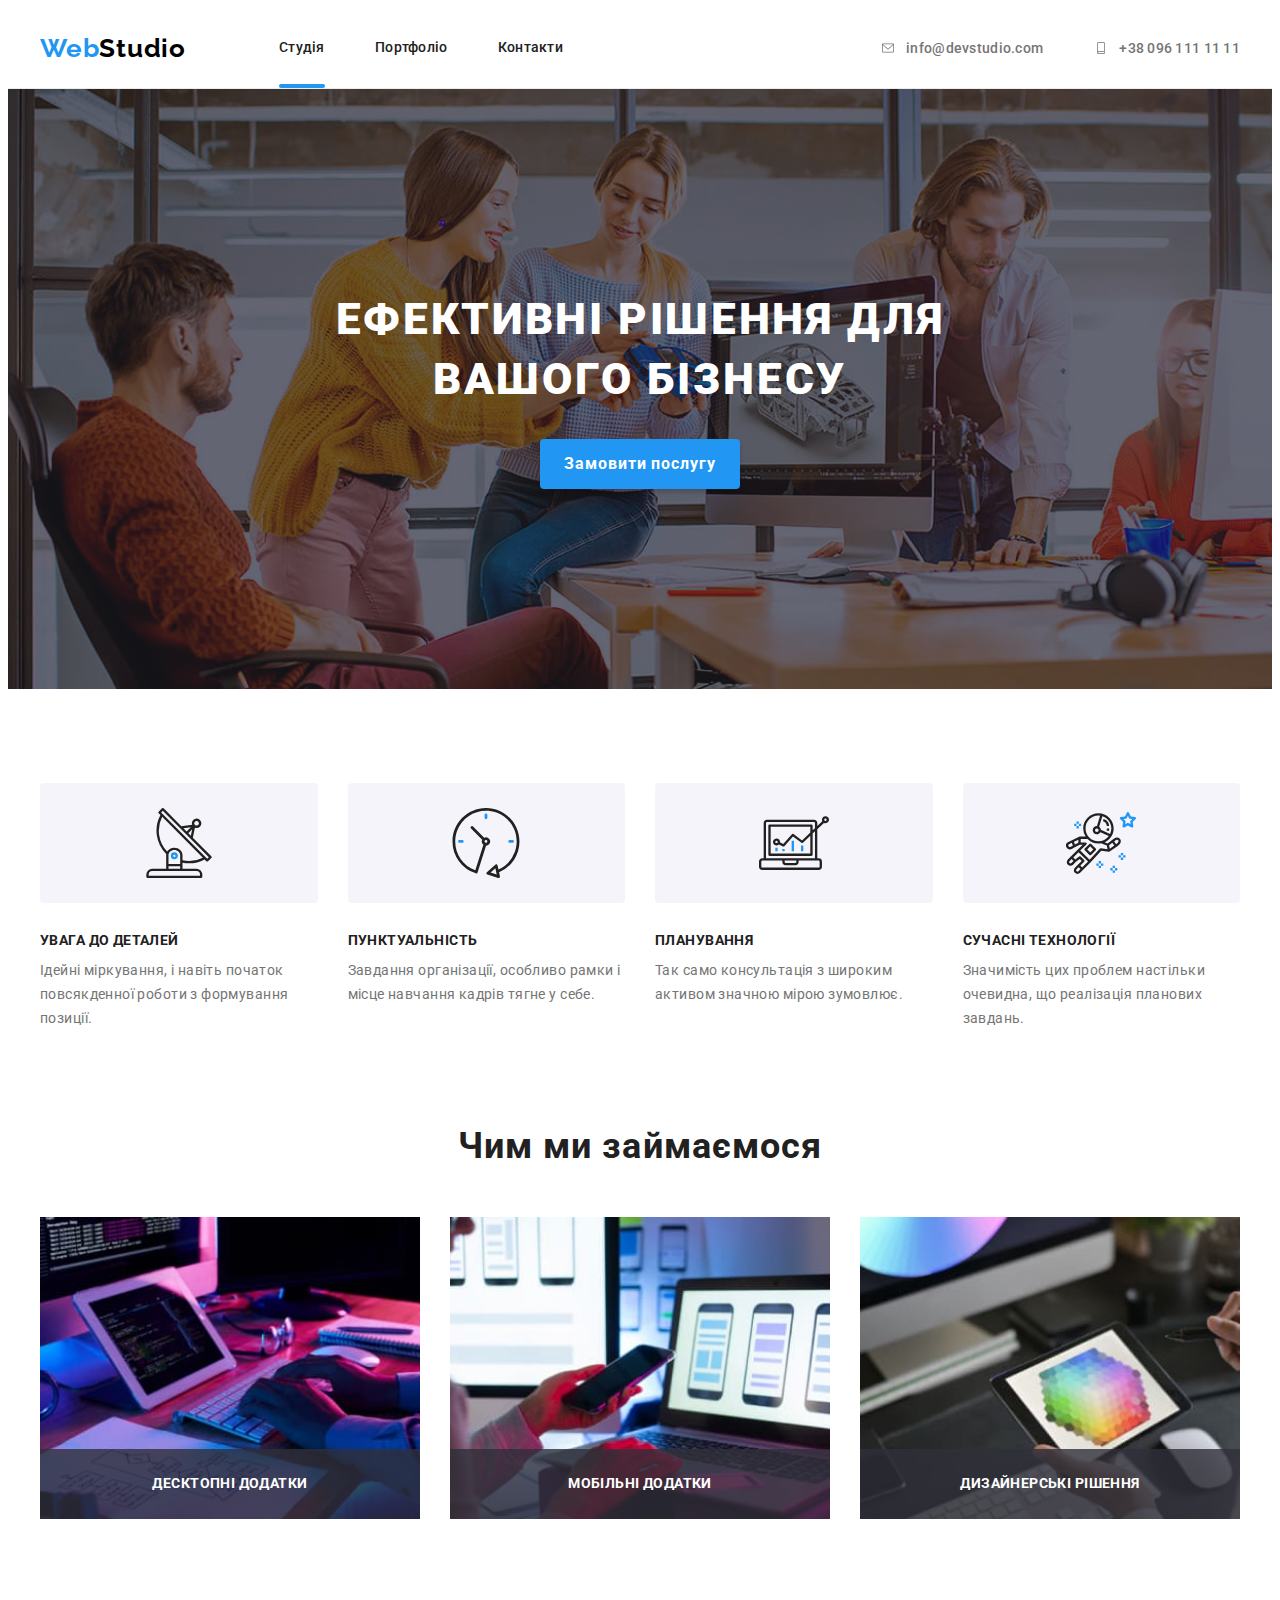
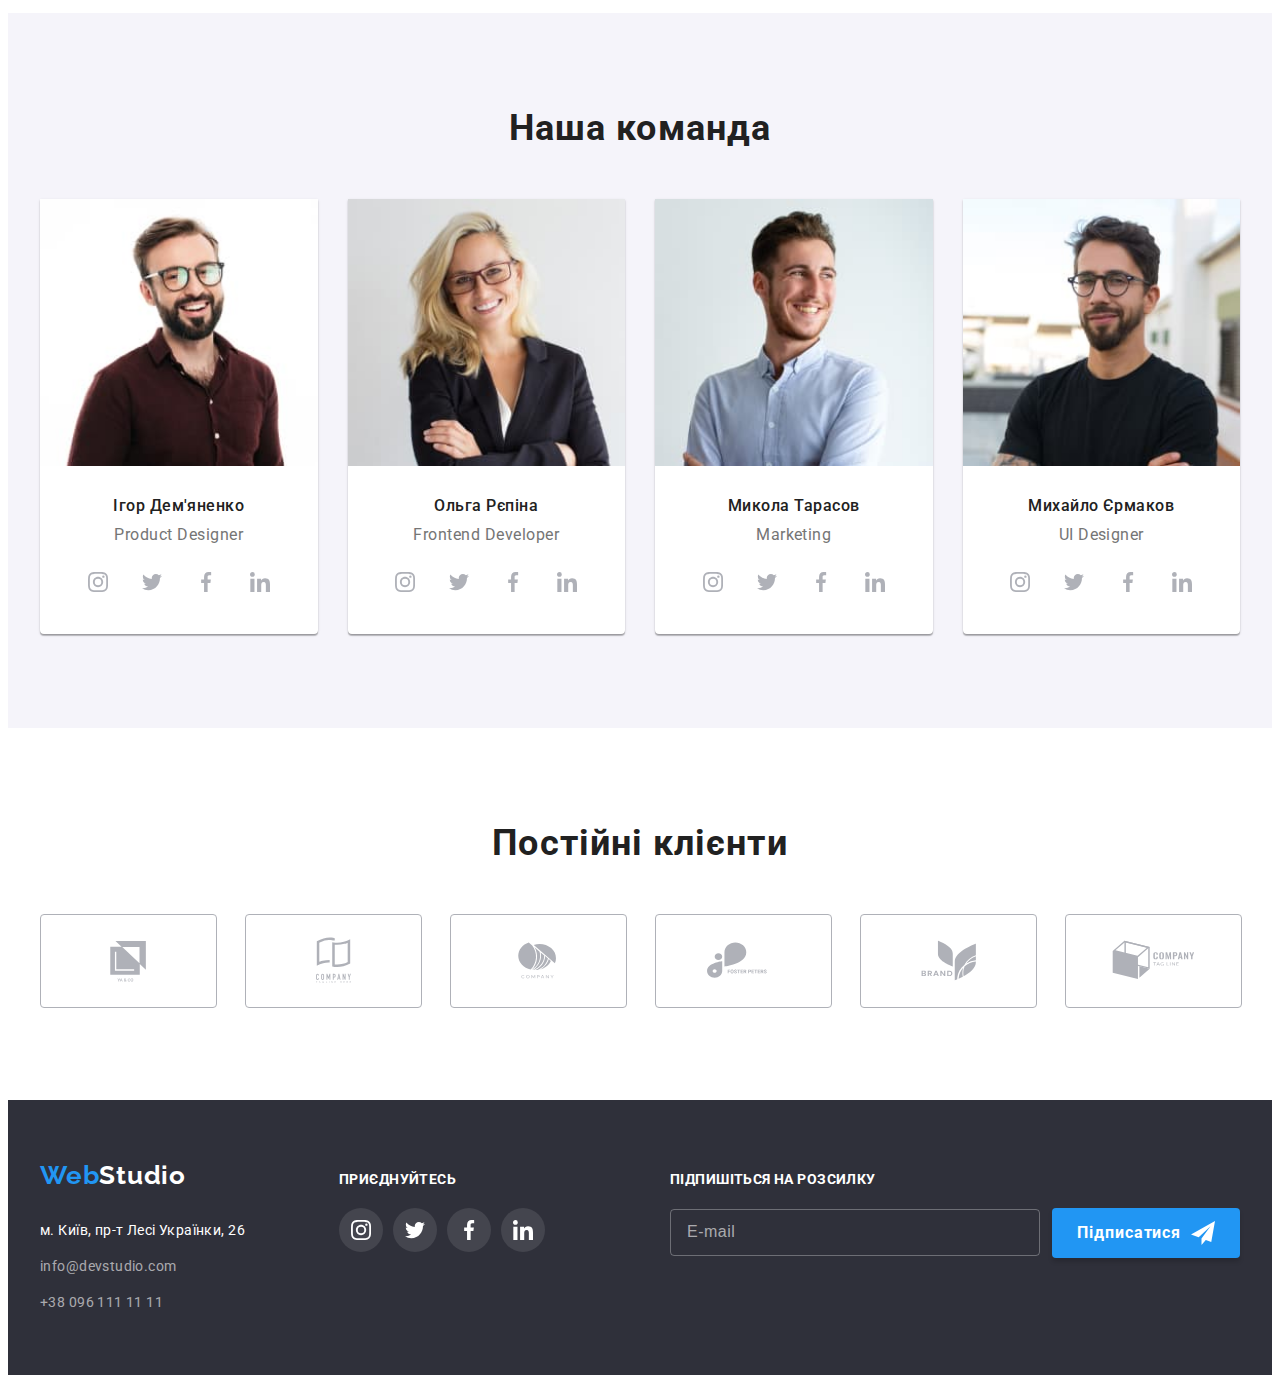
==== commit e8ebef27: "finish adapted index.html" ====
--- a/index.html
+++ b/index.html
@@ -582,100 +582,100 @@
 
     <footer class="footer">
       <div class="container footer__container">
-        <!-- <div class="footer-wrap"> -->
-        <div>
-          <a class="logo logo--color-light" href="./index.html" lang="en"
-            ><span class="logo__web">Web</span>Studio</a
-          >
-          <address class="address">
-            м. Київ, пр-т Лесі Українки, 26
-            <ul class="footer-contacts">
-              <li class="footer-contacts__item">
+        <div class="footer-wrap">
+          <div>
+            <a class="logo logo--color-light" href="./index.html" lang="en"
+              ><span class="logo__web">Web</span>Studio</a
+            >
+            <address class="address">
+              м. Київ, пр-т Лесі Українки, 26
+              <ul class="footer-contacts">
+                <li class="footer-contacts__item">
+                  <a
+                    class="footer-contacts__link"
+                    href="mailto:info@devstudio.com"
+                    lang="en"
+                    >info@devstudio.com</a
+                  >
+                </li>
+                <li class="footer-contacts__item">
+                  <a class="footer-contacts__link" href="tel:+380961111111"
+                    >+38 096 111 11 11</a
+                  >
+                </li>
+              </ul>
+            </address>
+          </div>
+          <div class="footer-social">
+            <h2 class="footer__title">приєднуйтесь</h2>
+            <ul class="social">
+              <li class="social__item">
                 <a
-                  class="footer-contacts__link"
-                  href="mailto:info@devstudio.com"
-                  lang="en"
-                  >info@devstudio.com</a
+                  class="social__link social__link--footer-background"
+                  href="https://www.instagram.com/"
+                  target="_blank"
+                  rel="noopener noreferrer"
                 >
-              </li>
-              <li class="footer-contacts__item">
-                <a class="footer-contacts__link" href="tel:+380961111111"
-                  >+38 096 111 11 11</a
+                  <svg
+                    class="social__icon social__icon--footer-fill"
+                    width="20"
+                    height="20"
+                  >
+                    <use href="./images/icons.svg#instagram"></use>
+                  </svg>
+                </a>
+              </li>
+              <li class="social__item">
+                <a
+                  class="social__link social__link--footer-background"
+                  href="https://twitter.com/"
+                  target="_blank"
+                  rel="noopener noreferrer"
                 >
+                  <svg
+                    class="social__icon social__icon--footer-fill"
+                    width="20"
+                    height="20"
+                  >
+                    <use href="./images/icons.svg#twitter"></use>
+                  </svg>
+                </a>
+              </li>
+              <li class="social__item">
+                <a
+                  class="social__link social__link--footer-background"
+                  href="https://www.facebook.com/"
+                  target="_blank"
+                  rel="noopener noreferrer"
+                >
+                  <svg
+                    class="social__icon social__icon--footer-fill"
+                    width="20"
+                    height="20"
+                  >
+                    <use href="./images/icons.svg#facebook"></use>
+                  </svg>
+                </a>
+              </li>
+              <li class="social__item">
+                <a
+                  class="social__link social__link--footer-background"
+                  href="https://www.linkedin.com/"
+                  target="_blank"
+                  rel="noopener noreferrer"
+                >
+                  <svg
+                    class="social__icon social__icon--footer-fill"
+                    width="20"
+                    height="20"
+                  >
+                    <use href="./images/icons.svg#linkedin"></use>
+                  </svg>
+                </a>
               </li>
             </ul>
-          </address>
+          </div>
         </div>
-        <div class="footer-social">
-          <h2 class="footer__title">приєднуйтесь</h2>
-          <ul class="social">
-            <li class="social__item">
-              <a
-                class="social__link social__link--footer-background"
-                href="https://www.instagram.com/"
-                target="_blank"
-                rel="noopener noreferrer"
-              >
-                <svg
-                  class="social__icon social__icon--footer-fill"
-                  width="20"
-                  height="20"
-                >
-                  <use href="./images/icons.svg#instagram"></use>
-                </svg>
-              </a>
-            </li>
-            <li class="social__item">
-              <a
-                class="social__link social__link--footer-background"
-                href="https://twitter.com/"
-                target="_blank"
-                rel="noopener noreferrer"
-              >
-                <svg
-                  class="social__icon social__icon--footer-fill"
-                  width="20"
-                  height="20"
-                >
-                  <use href="./images/icons.svg#twitter"></use>
-                </svg>
-              </a>
-            </li>
-            <li class="social__item">
-              <a
-                class="social__link social__link--footer-background"
-                href="https://www.facebook.com/"
-                target="_blank"
-                rel="noopener noreferrer"
-              >
-                <svg
-                  class="social__icon social__icon--footer-fill"
-                  width="20"
-                  height="20"
-                >
-                  <use href="./images/icons.svg#facebook"></use>
-                </svg>
-              </a>
-            </li>
-            <li class="social__item">
-              <a
-                class="social__link social__link--footer-background"
-                href="https://www.linkedin.com/"
-                target="_blank"
-                rel="noopener noreferrer"
-              >
-                <svg
-                  class="social__icon social__icon--footer-fill"
-                  width="20"
-                  height="20"
-                >
-                  <use href="./images/icons.svg#linkedin"></use>
-                </svg>
-              </a>
-            </li>
-          </ul>
-        </div>
-        <!-- </div> -->
         <form class="subscribe-form">
           <label
             for="subscribe-email"
--- a/css/main.min.css
+++ b/css/main.min.css
@@ -1 +1 @@
-:root{--main-color: #212121;--color-gray: #757575;--color-blue: #2196f3;--color-blue-dark: #188ce8;--color-white: #ffffff;--color-black: #000000;--color-footer-link: rgba(255, 255, 255, 0.6);--color-portfolio-btn: #f5f4fa;--background-color-dark: #2f303a;--background-color-hero: rgba(47, 48, 58, 0.4);--background-color-hero-second: #c4c4c4;--background-color-light: #f5f4fa;--background-color-white: var(--color-white);--font-ral: "Raleway", sans-serif;--first-logo-color: var(--color-black);--second-logo-color: var(--color-blue);--footer-logo-color: var(--color-white);--title-color: var(--main-color);--text-color: var(--color-gray);--first-link-color: var(--main-color);--second-link-color: var(--color-blue);--first-btn-color: var(--color-white);--second-btn-color: var(--main-color);--hover-btn-color: var(--color-blue);--social-background-color: var(--color-white);--hover-social-background-color: var(--color-blue);--icon-color: #afb1b8;--hover-icon-color: var(--color-white);--footer-social-background-color: rgba(255, 255, 255, 0.1);--tra-cubic: cubic-bezier(0.4, 0, 0.2, 1)}h1,h2,h3,h4,h5,h6,p{margin:0}ul{list-style:none;margin:0;padding:0}button{cursor:pointer;padding:0}img{display:block;max-width:100%;width:100%;height:auto}a{text-decoration:none}body{font-family:"Roboto",sans-serif;color:var(--main-color)}.section{padding-top:60px;padding-bottom:60px}@media screen and (min-width: 1200px){.section{padding-top:94px;padding-bottom:94px}}.no-scroll{overflow:hidden}.visually-hiden{position:absolute;width:1px;height:1px;margin:-1px;border:0;padding:0;white-space:nowrap;-webkit-clip-path:inset(100%);clip-path:inset(100%);clip:rect(0 0 0 0);overflow:hidden}.container{width:100%;padding:0 15px;margin:0 auto}@media screen and (min-width: 480px){.container{max-width:480px}}@media screen and (min-width: 768px){.container{max-width:768px}}@media screen and (min-width: 1200px){.container{max-width:1200px}}.btn{font-family:inherit;border:none;padding-top:10px;padding-bottom:10px;width:200px;font-weight:700;font-size:16px;line-height:1.88;letter-spacing:.06em;background-color:var(--color-blue);color:var(--first-btn-color);-webkit-box-shadow:0px 4px 4px rgba(0,0,0,.15);box-shadow:0px 4px 4px rgba(0,0,0,.15);border-radius:4px;-webkit-transition:background-color 250ms var(--tra-cubic);transition:background-color 250ms var(--tra-cubic)}.btn:hover,.btn:focus{background-color:var(--color-blue-dark)}.section-title{font-size:28px;line-height:1.1785714286;text-align:center;letter-spacing:.03em;color:var(--title-color);margin-bottom:50px}@media screen and (min-width: 1200px){.section-title{font-size:36px;line-height:1.1666666667}}.social{display:-webkit-box;display:-ms-flexbox;display:flex;gap:10px;-webkit-box-pack:center;-ms-flex-pack:center;justify-content:center}.social__item{width:44px;height:44px}.social__link{width:100%;height:100%;background-color:var(--social-background-color);border-radius:50%;display:-webkit-box;display:-ms-flexbox;display:flex;-webkit-box-align:center;-ms-flex-align:center;align-items:center;-webkit-box-pack:center;-ms-flex-pack:center;justify-content:center;-webkit-transition:background-color 250ms var(--tra-cubic);transition:background-color 250ms var(--tra-cubic)}.social__link:hover,.social__link:focus{background-color:var(--hover-social-background-color)}.social__icon{fill:var(--icon-color);-webkit-transition:fill 250ms var(--tra-cubic);transition:fill 250ms var(--tra-cubic)}.social__link:hover .social__icon,.social__link:focus .social__icon{fill:var(--hover-icon-color)}.social__link--footer-background{background-color:var(--footer-social-background-color)}.social__icon--footer-fill{fill:var(--hover-icon-color)}.backdrop{position:fixed;top:0;left:0;width:100vw;height:100vh;background-color:rgba(0,0,0,.2);-webkit-transition:opacity 250ms var(--tra-cubic),visibility 250ms var(--tra-cubic);transition:opacity 250ms var(--tra-cubic),visibility 250ms var(--tra-cubic)}.modal{position:absolute;top:50%;left:50%;width:528px;min-height:581px;padding:40px;background-color:var(--background-color-white);-webkit-box-shadow:0px 1px 3px rgba(0,0,0,.12),0px 1px 1px rgba(0,0,0,.14),0px 2px 1px rgba(0,0,0,.2);box-shadow:0px 1px 3px rgba(0,0,0,.12),0px 1px 1px rgba(0,0,0,.14),0px 2px 1px rgba(0,0,0,.2);border-radius:4px;-webkit-transform:translate(-50%, -50%) scale(1);transform:translate(-50%, -50%) scale(1);opacity:1;-webkit-transition:opacity 600ms var(--tra-cubic),-webkit-transform 600ms var(--tra-cubic);transition:opacity 600ms var(--tra-cubic),-webkit-transform 600ms var(--tra-cubic);transition:transform 600ms var(--tra-cubic),opacity 600ms var(--tra-cubic);transition:transform 600ms var(--tra-cubic),opacity 600ms var(--tra-cubic),-webkit-transform 600ms var(--tra-cubic)}.backdrop.is-hidden .modal{-webkit-transform:translate(-50%, -50%) scale(1.2);transform:translate(-50%, -50%) scale(1.2);opacity:0}.modal__title{font-weight:700;font-size:20px;line-height:1.15;text-align:center;letter-spacing:.03em;color:var(--main-color);margin-bottom:12px}.modal-form__field{margin-bottom:10px}.modal-form__input-label{font-weight:400;font-size:12px;line-height:1.17;letter-spacing:.01em;color:var(--color-gray);margin-bottom:4px;display:block}.modal-form__input-wrappper{position:relative}.modal-form__input{width:100%;height:40px;border:1px solid rgba(33,33,33,.2);outline:rgba(0,0,0,0);border-radius:4px;background-color:rgba(0,0,0,0);padding:0;padding-left:30px;-webkit-transition:border-color 250ms var(--tra-cubic);transition:border-color 250ms var(--tra-cubic)}.modal-form__input:focus{border-color:var(--color-blue)}.modal-form__icon{position:absolute;left:12px;top:50%;-webkit-transform:translateY(-50%);transform:translateY(-50%);fill:var(--main-color);-webkit-transition:fill 250ms var(--tra-cubic);transition:fill 250ms var(--tra-cubic)}.modal-form__input:focus+.modal-form__icon{fill:var(--color-blue)}.modal-form__comment-field{margin-bottom:20px}.modal-form__comment{width:100%;height:120px;padding:12px 16px;border:1px solid rgba(33,33,33,.2);border-radius:4px;outline:rgba(0,0,0,0);resize:none;-webkit-transition:border-color 250ms var(--tra-cubic);transition:border-color 250ms var(--tra-cubic)}.modal-form__comment::-webkit-input-placeholder{font-weight:400;font-size:12px;line-height:1.17;letter-spacing:.01em;color:rgba(117,117,117,.5)}.modal-form__comment::-moz-placeholder{font-weight:400;font-size:12px;line-height:1.17;letter-spacing:.01em;color:rgba(117,117,117,.5)}.modal-form__comment:-ms-input-placeholder{font-weight:400;font-size:12px;line-height:1.17;letter-spacing:.01em;color:rgba(117,117,117,.5)}.modal-form__comment::-ms-input-placeholder{font-weight:400;font-size:12px;line-height:1.17;letter-spacing:.01em;color:rgba(117,117,117,.5)}.modal-form__comment::placeholder{font-weight:400;font-size:12px;line-height:1.17;letter-spacing:.01em;color:rgba(117,117,117,.5)}.modal-form__comment:focus{border-color:var(--color-blue)}.modal-close{position:absolute;right:8px;top:8px;width:30px;height:30px;border:1px solid rgba(0,0,0,.1);border-radius:50%;padding:0;display:-webkit-box;display:-ms-flexbox;display:flex;-webkit-box-align:center;-ms-flex-align:center;align-items:center;-webkit-box-pack:center;-ms-flex-pack:center;justify-content:center;background-color:rgba(0,0,0,0);outline:rgba(0,0,0,0)}.modal-close__icon{fill:var(--color-black);-webkit-transition:fill 250ms var(--tra-cubic);transition:fill 250ms var(--tra-cubic)}.modal-close:hover .modal-close__icon,.modal-close:focus .modal-close__icon{fill:var(--hover-btn-color)}.modal-check{width:100%;display:-webkit-box;display:-ms-flexbox;display:flex;-webkit-box-pack:center;-ms-flex-pack:center;justify-content:center;-webkit-box-align:center;-ms-flex-align:center;align-items:center;margin-bottom:30px}.modal-check__label{font-weight:400;font-size:14px;line-height:1.71;letter-spacing:.03em;color:var(--color-gray);display:-webkit-box;display:-ms-flexbox;display:flex;-webkit-box-align:center;-ms-flex-align:center;align-items:center}.modal-check__label .modal-check__icon{width:16px;height:15px;border:2px solid var(--main-color);border-radius:2px;margin-right:8px;display:-webkit-box;display:-ms-flexbox;display:flex;-webkit-box-pack:center;-ms-flex-pack:center;justify-content:center;-webkit-box-align:center;-ms-flex-align:center;align-items:center;fill:rgba(0,0,0,0)}.modal-check__input:checked+.modal-check__label .modal-check__icon{background-color:var(--color-blue);border:none;fill:var(--color-white)}.modal-check__input:focus+.modal-check__label .modal-check__icon{border-color:var(--color-blue)}.modal-check__link{color:var(--second-link-color);text-decoration:underline}.modal__btn{margin:0 auto;display:block}.is-hidden{opacity:0;visibility:hidden;pointer-events:none}.logo{font-family:var(--font-ral);font-weight:700;font-size:24px;line-height:1.1666666667;letter-spacing:.03em;color:var(--first-logo-color)}@media screen and (min-width: 1200px){.logo{font-size:26px;line-height:1.19}}.logo__web{color:var(--second-logo-color)}.logo--color-light{color:var(--footer-logo-color)}.header{border-bottom:1px solid #ececec}.header__container{display:-webkit-box;display:-ms-flexbox;display:flex;-webkit-box-align:center;-ms-flex-align:center;align-items:center}.nav-site{display:none}@media screen and (min-width: 768px){.nav-site{display:block;min-width:282px;margin-left:88px}}@media screen and (min-width: 1200px){.nav-site{min-width:284px;margin-left:93px}}.nav-site__list{display:-webkit-box;display:-ms-flexbox;display:flex;-webkit-box-pack:justify;-ms-flex-pack:justify;justify-content:space-between}.nav-site__item{position:relative}.nav-site__link{display:block;font-weight:500;font-size:14px;line-height:1.14;letter-spacing:.02em;color:var(--first-link-color);padding-top:32px;padding-bottom:32px;-webkit-transition:color 250ms var(--tra-cubic);transition:color 250ms var(--tra-cubic)}.nav-site__link:hover,.nav-site__link:focus{color:var(--second-link-color)}.current::after{position:absolute;content:"";height:4px;width:100%;display:none;background-color:var(--second-link-color);border-radius:2px;left:0;bottom:0}@media screen and (min-width: 768px){.current::after{display:block}}.header-contacts{display:none;margin-left:auto}@media screen and (min-width: 768px){.header-contacts{display:-webkit-box;display:-ms-flexbox;display:flex;-webkit-box-orient:vertical;-webkit-box-direction:normal;-ms-flex-direction:column;flex-direction:column;gap:10px}}@media screen and (min-width: 1200px){.header-contacts{-webkit-box-orient:horizontal;-webkit-box-direction:normal;-ms-flex-direction:row;flex-direction:row;gap:50px}}.header-contacts__link{display:-webkit-box;display:-ms-flexbox;display:flex;-webkit-box-pack:justify;-ms-flex-pack:justify;justify-content:space-between;-webkit-box-align:center;-ms-flex-align:center;align-items:center;font-weight:500;font-size:12px;line-height:1.1666666667;letter-spacing:.02em;color:var(--color-gray);-webkit-transition:color 250ms var(--tra-cubic);transition:color 250ms var(--tra-cubic)}@media screen and (min-width: 1200px){.header-contacts__link{font-size:14px;line-height:1.1428571429}}.header-contacts__link:hover,.header-contacts__link:focus{color:var(--color-blue)}.header-contacts__link-icon{margin-right:8px;fill:currentColor}@media screen and (min-width: 1200px){.header-contacts__link-icon{margin-right:10px}}.menu-open{border:none;padding:0;margin-left:auto;margin-top:10px;margin-bottom:10px;display:-webkit-inline-box;display:-ms-inline-flexbox;display:inline-flex;background-color:rgba(0,0,0,0);outline:rgba(0,0,0,0)}@media screen and (min-width: 768px){.menu-open{display:none}}.menu-open__icon{fill:var(--main-color);-webkit-transition:fill 250ms var(--tra-cubic);transition:fill 250ms var(--tra-cubic)}.menu-open:hover .menu-open__icon,.menu-open:focus .menu-open__icon{fill:var(--hover-btn-color)}.mob-menu{position:fixed;top:0;left:0;z-index:1;padding-top:48px;padding-bottom:48px;padding-left:40px;padding-right:40px;width:100vw;height:100vh;background-color:var(--color-white)}@media screen and (min-width: 768px){.mob-menu{display:none}}.menu-close{position:absolute;top:10px;right:15px;border:none;padding:0;display:-webkit-inline-box;display:-ms-inline-flexbox;display:inline-flex;background-color:rgba(0,0,0,0);outline:rgba(0,0,0,0)}.menu-close__icon{fill:var(--main-color);-webkit-transition:fill 250ms var(--tra-cubic);transition:fill 250ms var(--tra-cubic)}.menu-close:hover .menu-close__icon,.menu-close:focus .menu-close__icon{fill:var(--hover-btn-color)}.mob-wrap{height:100%;display:-webkit-box;display:-ms-flexbox;display:flex;-webkit-box-orient:vertical;-webkit-box-direction:normal;-ms-flex-direction:column;flex-direction:column;-webkit-box-pack:justify;-ms-flex-pack:justify;justify-content:space-between;overflow:auto}.mob-nav__list{display:-webkit-box;display:-ms-flexbox;display:flex;-webkit-box-orient:vertical;-webkit-box-direction:normal;-ms-flex-direction:column;flex-direction:column;gap:32px}.mob-nav__link{display:block;font-weight:500;font-size:8.33vw;line-height:1.175;letter-spacing:.02em;color:var(--first-link-color);-webkit-transition:color 250ms var(--tra-cubic);transition:color 250ms var(--tra-cubic)}@media screen and (min-width: 480px){.mob-nav__link{font-size:40px}}.mob-nav__link:hover,.mob-nav__link:active,.mob-nav__link:focus{color:var(--second-link-color)}.mob-tel{display:block;font-weight:500;font-size:7vw;line-height:1.1764705882;letter-spacing:.02em;color:var(--color-blue);margin-bottom:32px}@media screen and (min-width: 480px){.mob-tel{font-size:34px}}.mob-mail{display:block;font-weight:500;font-size:5vw;line-height:1.1666666667;letter-spacing:.02em;color:var(--color-gray);margin-bottom:64px;-webkit-transition:color 250ms var(--tra-cubic);transition:color 250ms var(--tra-cubic)}@media screen and (min-width: 480px){.mob-mail{font-size:24px}}.mob-mail:hover,.mob-mail:focus{color:var(--color-blue)}.mob-social{display:-webkit-box;display:-ms-flexbox;display:flex;-webkit-box-align:center;-ms-flex-align:center;align-items:center;gap:4.17vw}@media screen and (min-width: 480px){.mob-social{gap:20px}}.mob-social__item{position:relative}.mob-social__item:not(:first-child)::before{content:"";position:absolute;width:1px;height:4.58vw;top:.415vw;left:-2.085vw;background-color:rgba(33,33,33,.2)}@media screen and (min-width: 480px){.mob-social__item:not(:first-child)::before{top:2px;left:-10px;height:22px}}.mob-social__link{font-weight:500;font-size:3.75vw;line-height:1.2222222222;letter-spacing:.02em;color:var(--color-blue)}@media screen and (min-width: 480px){.mob-social__link{font-size:18px;line-height:1.2222222222}}.hero{max-width:1600px;background-image:-webkit-gradient(linear, left top, left bottom, from(var(--background-color-hero)), to(var(--background-color-hero))),url(../images/hero-background.jpg);background-image:linear-gradient(var(--background-color-hero), var(--background-color-hero)),url(../images/hero-background.jpg);background-color:var(--background-color-hero-second);background-repeat:no-repeat;background-size:cover;margin:0 auto}.hero__container{padding-top:118px;padding-bottom:118px;text-align:center}@media screen and (min-width: 1200px){.hero__container{padding-top:200px;padding-bottom:200px}}.hero__title{font-weight:900;font-size:26px;line-height:1.6153846154;letter-spacing:.06em;text-transform:uppercase;color:var(--color-white);margin-bottom:30px}@media screen and (min-width: 1200px){.hero__title{font-size:44px;line-height:1.3636363636}}.animate__zoomIn{-webkit-animation-duration:2000ms;animation-duration:2000ms}.features-list{display:-webkit-box;display:-ms-flexbox;display:flex;-ms-flex-wrap:wrap;flex-wrap:wrap;gap:30px}.features-list__item{-ms-flex-preferred-size:100%;flex-basis:100%}@media screen and (min-width: 768px){.features-list__item{-ms-flex-preferred-size:calc((100% - 30px)/2);flex-basis:calc((100% - 30px)/2)}}@media screen and (min-width: 1200px){.features-list__item{-ms-flex-preferred-size:calc((100% - 90px)/4);flex-basis:calc((100% - 90px)/4)}}.features-list__icon{background-color:var(--background-color-light);height:120px;border-radius:4px;margin-bottom:30px;display:-webkit-box;display:-ms-flexbox;display:flex;-webkit-box-pack:center;-ms-flex-pack:center;justify-content:center;-webkit-box-align:center;-ms-flex-align:center;align-items:center}.features-list__title{font-size:14px;line-height:1.14;letter-spacing:.03em;text-transform:uppercase;color:var(--title-color);margin-bottom:10px}.features-list__text{font-size:14px;line-height:1.71;letter-spacing:.03em;color:var(--text-color)}.section__works{padding-top:0;display:none}@media screen and (min-width: 1200px){.section__works{display:block}}.work-examples{display:-webkit-box;display:-ms-flexbox;display:flex;gap:30px}.work-examples__item{position:relative;-ms-flex-preferred-size:calc((100% - 60px)/3);flex-basis:calc((100% - 60px)/3)}.work-examples__uptitle{position:absolute;left:0;bottom:0;width:100%;font-weight:700;font-size:14px;line-height:1.14;letter-spacing:.03em;text-transform:uppercase;color:#fff;background-color:rgba(47,48,58,.8);height:70px;display:-webkit-box;display:-ms-flexbox;display:flex;-webkit-box-align:center;-ms-flex-align:center;align-items:center;-webkit-box-pack:center;-ms-flex-pack:center;justify-content:center}.section__team{background-color:var(--background-color-light);text-align:center}.team-list{display:-webkit-box;display:-ms-flexbox;display:flex;-ms-flex-wrap:wrap;flex-wrap:wrap;gap:30px}.team-card{-ms-flex-preferred-size:100%;flex-basis:100%;background-color:var(--background-color-white);-webkit-box-shadow:0px 1px 3px rgba(0,0,0,.12),0px 1px 1px rgba(0,0,0,.14),0px 2px 1px rgba(0,0,0,.2);box-shadow:0px 1px 3px rgba(0,0,0,.12),0px 1px 1px rgba(0,0,0,.14),0px 2px 1px rgba(0,0,0,.2);border-radius:0px 0px 4px 4px}@media screen and (min-width: 768px){.team-card{-ms-flex-preferred-size:calc((100% - 30px)/2);flex-basis:calc((100% - 30px)/2)}}@media screen and (min-width: 1200px){.team-card{-ms-flex-preferred-size:calc((100% - 90px)/4);flex-basis:calc((100% - 90px)/4)}}.team-card__data{padding-top:30px;padding-bottom:24px}@media screen and (min-width: 1200px){.team-card__data{padding-bottom:30px}}.team-card__title{font-weight:500;font-size:16px;line-height:1.19;text-align:center;letter-spacing:.03em;color:var(--title-color);margin-bottom:10px}.team-card__text{font-size:16px;line-height:1.19;text-align:center;letter-spacing:.03em;color:var(--text-color);margin-bottom:16px}.clients{display:-webkit-box;display:-ms-flexbox;display:flex;gap:30px;-webkit-box-pack:center;-ms-flex-pack:center;justify-content:center;-ms-flex-wrap:wrap;flex-wrap:wrap}.clients__item{--n: 2;-ms-flex-preferred-size:calc((100% - (var(--n) - 1)*30px)/var(--n));flex-basis:calc((100% - (var(--n) - 1)*30px)/var(--n));height:92px}@media screen and (min-width: 768px){.clients__item{--n: 3}}@media screen and (min-width: 1200px){.clients__item{--n: 6}}.clients__link{width:100%;height:100%;display:-webkit-box;display:-ms-flexbox;display:flex;-webkit-box-pack:center;-ms-flex-pack:center;justify-content:center;-webkit-box-align:center;-ms-flex-align:center;align-items:center;border:1px solid;border-color:var(--icon-color);border-radius:4px;-webkit-transition:border-color 250ms var(--tra-cubic);transition:border-color 250ms var(--tra-cubic)}.clients__link:hover,.clients__link:focus{border-color:var(--second-link-color)}.clients__icon{width:100%;height:100%;fill:var(--icon-color);-webkit-transition:fill 250ms var(--tra-cubic);transition:fill 250ms var(--tra-cubic)}.clients__link:hover .clients__icon,.clients__link:focus .clients__icon{fill:var(--second-link-color)}.footer{background-color:var(--background-color-dark);padding-top:60px;padding-bottom:60px}.footer__container{text-align:center;display:-webkit-box;display:-ms-flexbox;display:flex}@media screen and (min-width: 1200px){.footer__container{-webkit-box-pack:justify;-ms-flex-pack:justify;justify-content:space-between;-webkit-box-align:baseline;-ms-flex-align:baseline;align-items:baseline;text-align:start}}.address{font-style:normal;font-weight:400;font-size:14px;line-height:1.71;letter-spacing:.03em;color:var(--color-white);margin-top:28px}.footer-contacts{margin-top:12px}.footer-contacts__item:not(:first-child){margin-top:12px}.footer-contacts__link{color:var(--color-footer-link);-webkit-transition:color 250ms var(--tra-cubic);transition:color 250ms var(--tra-cubic)}.footer-contacts__link:hover,.footer-contacts__link:focus{color:var(--color-blue)}.footer-social{margin-top:60px}@media screen and (min-width: 768px){.footer-social{margin-top:0}}.footer__title{font-size:14px;line-height:1.14;letter-spacing:.03em;text-transform:uppercase;color:var(--footer-logo-color);margin-bottom:20px}.subscribe-form{display:-webkit-box;display:-ms-flexbox;display:flex;-webkit-box-orient:vertical;-webkit-box-direction:normal;-ms-flex-direction:column;flex-direction:column;text-align:center;margin-top:60px}@media screen and (min-width: 1200px){.subscribe-form{margin-top:0;width:570px;text-align:start}}.footer__title--subscribe-form{font-weight:700}.subscribe-form__wrap{display:-webkit-box;display:-ms-flexbox;display:flex;-webkit-box-orient:vertical;-webkit-box-direction:normal;-ms-flex-direction:column;flex-direction:column;-webkit-box-align:center;-ms-flex-align:center;align-items:center;gap:20px}@media screen and (min-width: 1200px){.subscribe-form__wrap{-webkit-box-orient:horizontal;-webkit-box-direction:normal;-ms-flex-direction:row;flex-direction:row;gap:12px}}.subscribe-form__input{width:100%;background-color:rgba(0,0,0,0);border:1px solid rgba(255,255,255,.3);border-radius:4px;padding:15px 16px;color:var(--color-white)}@media screen and (min-width: 480px){.subscribe-form__input{width:450px}}@media screen and (min-width: 1200px){.subscribe-form__input{width:calc(100% - 212px)}}.subscribe-form__input::-webkit-input-placeholder{font-weight:400;font-size:16px;line-height:1.25;display:-webkit-box;display:flex;-webkit-box-align:center;align-items:center;letter-spacing:.03em;color:rgba(255,255,255,.6)}.subscribe-form__input::-moz-placeholder{font-weight:400;font-size:16px;line-height:1.25;display:flex;align-items:center;letter-spacing:.03em;color:rgba(255,255,255,.6)}.subscribe-form__input:-ms-input-placeholder{font-weight:400;font-size:16px;line-height:1.25;display:-ms-flexbox;display:flex;-ms-flex-align:center;align-items:center;letter-spacing:.03em;color:rgba(255,255,255,.6)}.subscribe-form__input::-ms-input-placeholder{font-weight:400;font-size:16px;line-height:1.25;display:-ms-flexbox;display:flex;-ms-flex-align:center;align-items:center;letter-spacing:.03em;color:rgba(255,255,255,.6)}.subscribe-form__input::placeholder{font-weight:400;font-size:16px;line-height:1.25;display:-webkit-box;display:-ms-flexbox;display:flex;-webkit-box-align:center;-ms-flex-align:center;align-items:center;letter-spacing:.03em;color:rgba(255,255,255,.6)}.subscribe-form__input:hover,.subscribe-form__input:focus{border-color:var(--color-blue);outline:rgba(0,0,0,0)}.subscribe__btn{display:-webkit-box;display:-ms-flexbox;display:flex;-webkit-box-align:center;-ms-flex-align:center;align-items:center;-webkit-box-pack:center;-ms-flex-pack:center;justify-content:center;gap:10px}.subscribe-form__icon{fill:var(--first-btn-color)}.portfolio-filters-list{display:-webkit-box;display:-ms-flexbox;display:flex;-webkit-box-pack:center;-ms-flex-pack:center;justify-content:center;gap:8px;margin-bottom:50px}.filter-btn{font-weight:500;font-size:16px;line-height:1.63;letter-spacing:.03em;color:var(--second-btn-color);background-color:var(--color-portfolio-btn);border-radius:4px;padding:6px 22px;display:block;-webkit-transition:background-color 250ms var(--tra-cubic),color 250ms var(--tra-cubic),outline 250ms var(--tra-cubic),-webkit-box-shadow 250ms var(--tra-cubic);transition:background-color 250ms var(--tra-cubic),color 250ms var(--tra-cubic),outline 250ms var(--tra-cubic),-webkit-box-shadow 250ms var(--tra-cubic);transition:background-color 250ms var(--tra-cubic),color 250ms var(--tra-cubic),box-shadow 250ms var(--tra-cubic),outline 250ms var(--tra-cubic);transition:background-color 250ms var(--tra-cubic),color 250ms var(--tra-cubic),box-shadow 250ms var(--tra-cubic),outline 250ms var(--tra-cubic),-webkit-box-shadow 250ms var(--tra-cubic)}.filter-input:checked+.filter-btn{background-color:var(--hover-btn-color);color:var(--first-btn-color);-webkit-box-shadow:0px 3px 1px rgba(0,0,0,.1),0px 1px 2px rgba(0,0,0,.08),0px 2px 2px rgba(0,0,0,.12);box-shadow:0px 3px 1px rgba(0,0,0,.1),0px 1px 2px rgba(0,0,0,.08),0px 2px 2px rgba(0,0,0,.12)}.filter-input:focus+.filter-btn{outline:1px solid var(--color-black)}.filter-btn:hover{cursor:pointer;outline:1px solid var(--color-black)}.portfolio-projects-list{display:-webkit-box;display:-ms-flexbox;display:flex;-ms-flex-wrap:wrap;flex-wrap:wrap;gap:30px}.portfolio-projects-item{-ms-flex-preferred-size:calc((100% - 60px)/3);flex-basis:calc((100% - 60px)/3);background-color:var(--background-color-white)}.portfolio-projects-link{display:block;-webkit-transition:-webkit-box-shadow 250ms var(--tra-cubic);transition:-webkit-box-shadow 250ms var(--tra-cubic);transition:box-shadow 250ms var(--tra-cubic);transition:box-shadow 250ms var(--tra-cubic), -webkit-box-shadow 250ms var(--tra-cubic)}.portfolio-projects-link:hover,.portfolio-projects-link:focus{-webkit-box-shadow:0px 1px 1px rgba(0,0,0,.12),0px 4px 4px rgba(0,0,0,.06),1px 4px 6px rgba(0,0,0,.16);box-shadow:0px 1px 1px rgba(0,0,0,.12),0px 4px 4px rgba(0,0,0,.06),1px 4px 6px rgba(0,0,0,.16)}.portfolio-top-wrap{position:relative;overflow:hidden}.portfolio-top-text{position:absolute;top:0;left:0;font-weight:400;font-size:18px;line-height:1.56;letter-spacing:.03em;color:var(--color-white);background-color:rgba(33,150,243,.9);padding:63px 24px;height:100%;-webkit-transform:translateY(100%);transform:translateY(100%);-webkit-transition:-webkit-transform 250ms var(--tra-cubic);transition:-webkit-transform 250ms var(--tra-cubic);transition:transform 250ms var(--tra-cubic);transition:transform 250ms var(--tra-cubic), -webkit-transform 250ms var(--tra-cubic)}.portfolio-projects-link:hover .portfolio-top-text{-webkit-transform:translateY(0);transform:translateY(0)}.portfolio-description{padding:20px 24px;border:1px solid #eee}.portfolio-title{font-size:18px;line-height:2;letter-spacing:.06em;color:var(--title-color);margin-bottom:4px}.portfolio-text{font-size:16px;line-height:1.88;letter-spacing:.03em;color:var(--text-color)}/*# sourceMappingURL=main.min.css.map */+:root{--main-color: #212121;--color-gray: #757575;--color-blue: #2196f3;--color-blue-dark: #188ce8;--color-white: #ffffff;--color-black: #000000;--color-footer-link: rgba(255, 255, 255, 0.6);--color-portfolio-btn: #f5f4fa;--background-color-dark: #2f303a;--background-color-hero: rgba(47, 48, 58, 0.4);--background-color-hero-second: #c4c4c4;--background-color-light: #f5f4fa;--background-color-white: var(--color-white);--font-ral: "Raleway", sans-serif;--first-logo-color: var(--color-black);--second-logo-color: var(--color-blue);--footer-logo-color: var(--color-white);--title-color: var(--main-color);--text-color: var(--color-gray);--first-link-color: var(--main-color);--second-link-color: var(--color-blue);--first-btn-color: var(--color-white);--second-btn-color: var(--main-color);--hover-btn-color: var(--color-blue);--social-background-color: var(--color-white);--hover-social-background-color: var(--color-blue);--icon-color: #afb1b8;--hover-icon-color: var(--color-white);--footer-social-background-color: rgba(255, 255, 255, 0.1);--tra-cubic: cubic-bezier(0.4, 0, 0.2, 1)}h1,h2,h3,h4,h5,h6,p{margin:0}ul{list-style:none;margin:0;padding:0}button{cursor:pointer;padding:0}img{display:block;max-width:100%;width:100%;height:auto}a{text-decoration:none}body{font-family:"Roboto",sans-serif;color:var(--main-color)}.section{padding-top:60px;padding-bottom:60px}@media screen and (min-width: 1200px){.section{padding-top:94px;padding-bottom:94px}}.no-scroll{overflow:hidden}.visually-hiden{position:absolute;width:1px;height:1px;margin:-1px;border:0;padding:0;white-space:nowrap;-webkit-clip-path:inset(100%);clip-path:inset(100%);clip:rect(0 0 0 0);overflow:hidden}.container{width:100%;padding:0 15px;margin:0 auto}@media screen and (min-width: 480px){.container{max-width:480px}}@media screen and (min-width: 768px){.container{max-width:768px}}@media screen and (min-width: 1200px){.container{max-width:1200px}}.btn{font-family:inherit;border:none;padding-top:10px;padding-bottom:10px;width:200px;font-weight:700;font-size:16px;line-height:1.88;letter-spacing:.06em;background-color:var(--color-blue);color:var(--first-btn-color);-webkit-box-shadow:0px 4px 4px rgba(0,0,0,.15);box-shadow:0px 4px 4px rgba(0,0,0,.15);border-radius:4px;-webkit-transition:background-color 250ms var(--tra-cubic);transition:background-color 250ms var(--tra-cubic)}.btn:hover,.btn:focus{background-color:var(--color-blue-dark)}.section-title{font-size:28px;line-height:1.1785714286;text-align:center;letter-spacing:.03em;color:var(--title-color);margin-bottom:50px}@media screen and (min-width: 1200px){.section-title{font-size:36px;line-height:1.1666666667}}.social{display:-webkit-box;display:-ms-flexbox;display:flex;gap:10px;-webkit-box-pack:center;-ms-flex-pack:center;justify-content:center}.social__item{width:44px;height:44px}.social__link{width:100%;height:100%;background-color:var(--social-background-color);border-radius:50%;display:-webkit-box;display:-ms-flexbox;display:flex;-webkit-box-align:center;-ms-flex-align:center;align-items:center;-webkit-box-pack:center;-ms-flex-pack:center;justify-content:center;-webkit-transition:background-color 250ms var(--tra-cubic);transition:background-color 250ms var(--tra-cubic)}.social__link:hover,.social__link:focus{background-color:var(--hover-social-background-color)}.social__icon{fill:var(--icon-color);-webkit-transition:fill 250ms var(--tra-cubic);transition:fill 250ms var(--tra-cubic)}.social__link:hover .social__icon,.social__link:focus .social__icon{fill:var(--hover-icon-color)}.social__link--footer-background{background-color:var(--footer-social-background-color)}.social__icon--footer-fill{fill:var(--hover-icon-color)}.backdrop{position:fixed;top:0;left:0;width:100vw;height:100vh;background-color:rgba(0,0,0,.2);-webkit-transition:opacity 250ms var(--tra-cubic),visibility 250ms var(--tra-cubic);transition:opacity 250ms var(--tra-cubic),visibility 250ms var(--tra-cubic)}.modal{position:absolute;top:50%;left:50%;width:528px;min-height:581px;padding:40px;background-color:var(--background-color-white);-webkit-box-shadow:0px 1px 3px rgba(0,0,0,.12),0px 1px 1px rgba(0,0,0,.14),0px 2px 1px rgba(0,0,0,.2);box-shadow:0px 1px 3px rgba(0,0,0,.12),0px 1px 1px rgba(0,0,0,.14),0px 2px 1px rgba(0,0,0,.2);border-radius:4px;-webkit-transform:translate(-50%, -50%) scale(1);transform:translate(-50%, -50%) scale(1);opacity:1;-webkit-transition:opacity 600ms var(--tra-cubic),-webkit-transform 600ms var(--tra-cubic);transition:opacity 600ms var(--tra-cubic),-webkit-transform 600ms var(--tra-cubic);transition:transform 600ms var(--tra-cubic),opacity 600ms var(--tra-cubic);transition:transform 600ms var(--tra-cubic),opacity 600ms var(--tra-cubic),-webkit-transform 600ms var(--tra-cubic)}.backdrop.is-hidden .modal{-webkit-transform:translate(-50%, -50%) scale(1.2);transform:translate(-50%, -50%) scale(1.2);opacity:0}.modal__title{font-weight:700;font-size:20px;line-height:1.15;text-align:center;letter-spacing:.03em;color:var(--main-color);margin-bottom:12px}.modal-form__field{margin-bottom:10px}.modal-form__input-label{font-weight:400;font-size:12px;line-height:1.17;letter-spacing:.01em;color:var(--color-gray);margin-bottom:4px;display:block}.modal-form__input-wrappper{position:relative}.modal-form__input{width:100%;height:40px;border:1px solid rgba(33,33,33,.2);outline:rgba(0,0,0,0);border-radius:4px;background-color:rgba(0,0,0,0);padding:0;padding-left:30px;-webkit-transition:border-color 250ms var(--tra-cubic);transition:border-color 250ms var(--tra-cubic)}.modal-form__input:focus{border-color:var(--color-blue)}.modal-form__icon{position:absolute;left:12px;top:50%;-webkit-transform:translateY(-50%);transform:translateY(-50%);fill:var(--main-color);-webkit-transition:fill 250ms var(--tra-cubic);transition:fill 250ms var(--tra-cubic)}.modal-form__input:focus+.modal-form__icon{fill:var(--color-blue)}.modal-form__comment-field{margin-bottom:20px}.modal-form__comment{width:100%;height:120px;padding:12px 16px;border:1px solid rgba(33,33,33,.2);border-radius:4px;outline:rgba(0,0,0,0);resize:none;-webkit-transition:border-color 250ms var(--tra-cubic);transition:border-color 250ms var(--tra-cubic)}.modal-form__comment::-webkit-input-placeholder{font-weight:400;font-size:12px;line-height:1.17;letter-spacing:.01em;color:rgba(117,117,117,.5)}.modal-form__comment::-moz-placeholder{font-weight:400;font-size:12px;line-height:1.17;letter-spacing:.01em;color:rgba(117,117,117,.5)}.modal-form__comment:-ms-input-placeholder{font-weight:400;font-size:12px;line-height:1.17;letter-spacing:.01em;color:rgba(117,117,117,.5)}.modal-form__comment::-ms-input-placeholder{font-weight:400;font-size:12px;line-height:1.17;letter-spacing:.01em;color:rgba(117,117,117,.5)}.modal-form__comment::placeholder{font-weight:400;font-size:12px;line-height:1.17;letter-spacing:.01em;color:rgba(117,117,117,.5)}.modal-form__comment:focus{border-color:var(--color-blue)}.modal-close{position:absolute;right:8px;top:8px;width:30px;height:30px;border:1px solid rgba(0,0,0,.1);border-radius:50%;padding:0;display:-webkit-box;display:-ms-flexbox;display:flex;-webkit-box-align:center;-ms-flex-align:center;align-items:center;-webkit-box-pack:center;-ms-flex-pack:center;justify-content:center;background-color:rgba(0,0,0,0);outline:rgba(0,0,0,0)}.modal-close__icon{fill:var(--color-black);-webkit-transition:fill 250ms var(--tra-cubic);transition:fill 250ms var(--tra-cubic)}.modal-close:hover .modal-close__icon,.modal-close:focus .modal-close__icon{fill:var(--hover-btn-color)}.modal-check{width:100%;display:-webkit-box;display:-ms-flexbox;display:flex;-webkit-box-pack:center;-ms-flex-pack:center;justify-content:center;-webkit-box-align:center;-ms-flex-align:center;align-items:center;margin-bottom:30px}.modal-check__label{font-weight:400;font-size:14px;line-height:1.71;letter-spacing:.03em;color:var(--color-gray);display:-webkit-box;display:-ms-flexbox;display:flex;-webkit-box-align:center;-ms-flex-align:center;align-items:center}.modal-check__label .modal-check__icon{width:16px;height:15px;border:2px solid var(--main-color);border-radius:2px;margin-right:8px;display:-webkit-box;display:-ms-flexbox;display:flex;-webkit-box-pack:center;-ms-flex-pack:center;justify-content:center;-webkit-box-align:center;-ms-flex-align:center;align-items:center;fill:rgba(0,0,0,0)}.modal-check__input:checked+.modal-check__label .modal-check__icon{background-color:var(--color-blue);border:none;fill:var(--color-white)}.modal-check__input:focus+.modal-check__label .modal-check__icon{border-color:var(--color-blue)}.modal-check__link{color:var(--second-link-color);text-decoration:underline}.modal__btn{margin:0 auto;display:block}.is-hidden{opacity:0;visibility:hidden;pointer-events:none}.logo{font-family:var(--font-ral);font-weight:700;font-size:24px;line-height:1.1666666667;letter-spacing:.03em;color:var(--first-logo-color)}@media screen and (min-width: 1200px){.logo{font-size:26px;line-height:1.19}}.logo__web{color:var(--second-logo-color)}.logo--color-light{color:var(--footer-logo-color)}.header{border-bottom:1px solid #ececec}.header__container{display:-webkit-box;display:-ms-flexbox;display:flex;-webkit-box-align:center;-ms-flex-align:center;align-items:center}.nav-site{display:none}@media screen and (min-width: 768px){.nav-site{display:block;min-width:282px;margin-left:88px}}@media screen and (min-width: 1200px){.nav-site{min-width:284px;margin-left:93px}}.nav-site__list{display:-webkit-box;display:-ms-flexbox;display:flex;-webkit-box-pack:justify;-ms-flex-pack:justify;justify-content:space-between}.nav-site__item{position:relative}.nav-site__link{display:block;font-weight:500;font-size:14px;line-height:1.14;letter-spacing:.02em;color:var(--first-link-color);padding-top:32px;padding-bottom:32px;-webkit-transition:color 250ms var(--tra-cubic);transition:color 250ms var(--tra-cubic)}.nav-site__link:hover,.nav-site__link:focus{color:var(--second-link-color)}.current::after{position:absolute;content:"";height:4px;width:100%;display:none;background-color:var(--second-link-color);border-radius:2px;left:0;bottom:0}@media screen and (min-width: 768px){.current::after{display:block}}.header-contacts{display:none;margin-left:auto}@media screen and (min-width: 768px){.header-contacts{display:-webkit-box;display:-ms-flexbox;display:flex;-webkit-box-orient:vertical;-webkit-box-direction:normal;-ms-flex-direction:column;flex-direction:column;gap:10px}}@media screen and (min-width: 1200px){.header-contacts{-webkit-box-orient:horizontal;-webkit-box-direction:normal;-ms-flex-direction:row;flex-direction:row;gap:50px}}.header-contacts__link{display:-webkit-box;display:-ms-flexbox;display:flex;-webkit-box-pack:justify;-ms-flex-pack:justify;justify-content:space-between;-webkit-box-align:center;-ms-flex-align:center;align-items:center;font-weight:500;font-size:12px;line-height:1.1666666667;letter-spacing:.02em;color:var(--color-gray);-webkit-transition:color 250ms var(--tra-cubic);transition:color 250ms var(--tra-cubic)}@media screen and (min-width: 1200px){.header-contacts__link{font-size:14px;line-height:1.1428571429}}.header-contacts__link:hover,.header-contacts__link:focus{color:var(--color-blue)}.header-contacts__link-icon{margin-right:8px;fill:currentColor}@media screen and (min-width: 1200px){.header-contacts__link-icon{margin-right:10px}}.menu-open{border:none;padding:0;margin-left:auto;margin-top:10px;margin-bottom:10px;display:-webkit-inline-box;display:-ms-inline-flexbox;display:inline-flex;background-color:rgba(0,0,0,0);outline:rgba(0,0,0,0)}@media screen and (min-width: 768px){.menu-open{display:none}}.menu-open__icon{fill:var(--main-color);-webkit-transition:fill 250ms var(--tra-cubic);transition:fill 250ms var(--tra-cubic)}.menu-open:hover .menu-open__icon,.menu-open:focus .menu-open__icon{fill:var(--hover-btn-color)}.mob-menu{position:fixed;top:0;left:0;z-index:1;padding-top:48px;padding-bottom:48px;padding-left:40px;padding-right:40px;width:100vw;height:100vh;background-color:var(--color-white)}@media screen and (min-width: 768px){.mob-menu{display:none}}.menu-close{position:absolute;top:10px;right:15px;border:none;padding:0;display:-webkit-inline-box;display:-ms-inline-flexbox;display:inline-flex;background-color:rgba(0,0,0,0);outline:rgba(0,0,0,0)}.menu-close__icon{fill:var(--main-color);-webkit-transition:fill 250ms var(--tra-cubic);transition:fill 250ms var(--tra-cubic)}.menu-close:hover .menu-close__icon,.menu-close:focus .menu-close__icon{fill:var(--hover-btn-color)}.mob-wrap{height:100%;display:-webkit-box;display:-ms-flexbox;display:flex;-webkit-box-orient:vertical;-webkit-box-direction:normal;-ms-flex-direction:column;flex-direction:column;-webkit-box-pack:justify;-ms-flex-pack:justify;justify-content:space-between;overflow:auto}.mob-nav__list{display:-webkit-box;display:-ms-flexbox;display:flex;-webkit-box-orient:vertical;-webkit-box-direction:normal;-ms-flex-direction:column;flex-direction:column;gap:32px}.mob-nav__link{display:block;font-weight:500;font-size:8.33vw;line-height:1.175;letter-spacing:.02em;color:var(--first-link-color);-webkit-transition:color 250ms var(--tra-cubic);transition:color 250ms var(--tra-cubic)}@media screen and (min-width: 480px){.mob-nav__link{font-size:40px}}.mob-nav__link:hover,.mob-nav__link:active,.mob-nav__link:focus{color:var(--second-link-color)}.mob-tel{display:block;font-weight:500;font-size:7vw;line-height:1.1764705882;letter-spacing:.02em;color:var(--color-blue);margin-bottom:32px}@media screen and (min-width: 480px){.mob-tel{font-size:34px}}.mob-mail{display:block;font-weight:500;font-size:5vw;line-height:1.1666666667;letter-spacing:.02em;color:var(--color-gray);margin-bottom:64px;-webkit-transition:color 250ms var(--tra-cubic);transition:color 250ms var(--tra-cubic)}@media screen and (min-width: 480px){.mob-mail{font-size:24px}}.mob-mail:hover,.mob-mail:focus{color:var(--color-blue)}.mob-social{display:-webkit-box;display:-ms-flexbox;display:flex;-webkit-box-align:center;-ms-flex-align:center;align-items:center;gap:4.17vw}@media screen and (min-width: 480px){.mob-social{gap:20px}}.mob-social__item{position:relative}.mob-social__item:not(:first-child)::before{content:"";position:absolute;width:1px;height:4.58vw;top:.415vw;left:-2.085vw;background-color:rgba(33,33,33,.2)}@media screen and (min-width: 480px){.mob-social__item:not(:first-child)::before{top:2px;left:-10px;height:22px}}.mob-social__link{font-weight:500;font-size:3.75vw;line-height:1.2222222222;letter-spacing:.02em;color:var(--color-blue)}@media screen and (min-width: 480px){.mob-social__link{font-size:18px;line-height:1.2222222222}}.hero{max-width:1600px;background-image:-webkit-gradient(linear, left top, left bottom, from(var(--background-color-hero)), to(var(--background-color-hero))),url(../images/hero-background.jpg);background-image:linear-gradient(var(--background-color-hero), var(--background-color-hero)),url(../images/hero-background.jpg);background-color:var(--background-color-hero-second);background-repeat:no-repeat;background-size:cover;margin:0 auto}.hero__container{padding-top:118px;padding-bottom:118px;text-align:center}@media screen and (min-width: 1200px){.hero__container{padding-top:200px;padding-bottom:200px}}.hero__title{font-weight:900;font-size:26px;line-height:1.6153846154;letter-spacing:.06em;text-transform:uppercase;color:var(--color-white);margin-bottom:30px}@media screen and (min-width: 1200px){.hero__title{font-size:44px;line-height:1.3636363636}}.animate__zoomIn{-webkit-animation-duration:2000ms;animation-duration:2000ms}.features-list{display:-webkit-box;display:-ms-flexbox;display:flex;-ms-flex-wrap:wrap;flex-wrap:wrap;gap:30px}.features-list__item{-ms-flex-preferred-size:100%;flex-basis:100%}@media screen and (min-width: 768px){.features-list__item{-ms-flex-preferred-size:calc((100% - 30px)/2);flex-basis:calc((100% - 30px)/2)}}@media screen and (min-width: 1200px){.features-list__item{-ms-flex-preferred-size:calc((100% - 90px)/4);flex-basis:calc((100% - 90px)/4)}}.features-list__icon{background-color:var(--background-color-light);height:120px;border-radius:4px;margin-bottom:30px;display:-webkit-box;display:-ms-flexbox;display:flex;-webkit-box-pack:center;-ms-flex-pack:center;justify-content:center;-webkit-box-align:center;-ms-flex-align:center;align-items:center}.features-list__title{font-size:14px;line-height:1.14;letter-spacing:.03em;text-transform:uppercase;color:var(--title-color);margin-bottom:10px}.features-list__text{font-size:14px;line-height:1.71;letter-spacing:.03em;color:var(--text-color)}.section__works{padding-top:0;display:none}@media screen and (min-width: 1200px){.section__works{display:block}}.work-examples{display:-webkit-box;display:-ms-flexbox;display:flex;gap:30px}.work-examples__item{position:relative;-ms-flex-preferred-size:calc((100% - 60px)/3);flex-basis:calc((100% - 60px)/3)}.work-examples__uptitle{position:absolute;left:0;bottom:0;width:100%;font-weight:700;font-size:14px;line-height:1.14;letter-spacing:.03em;text-transform:uppercase;color:#fff;background-color:rgba(47,48,58,.8);height:70px;display:-webkit-box;display:-ms-flexbox;display:flex;-webkit-box-align:center;-ms-flex-align:center;align-items:center;-webkit-box-pack:center;-ms-flex-pack:center;justify-content:center}.section__team{background-color:var(--background-color-light);text-align:center}.team-list{display:-webkit-box;display:-ms-flexbox;display:flex;-ms-flex-wrap:wrap;flex-wrap:wrap;gap:30px}.team-card{-ms-flex-preferred-size:100%;flex-basis:100%;background-color:var(--background-color-white);-webkit-box-shadow:0px 1px 3px rgba(0,0,0,.12),0px 1px 1px rgba(0,0,0,.14),0px 2px 1px rgba(0,0,0,.2);box-shadow:0px 1px 3px rgba(0,0,0,.12),0px 1px 1px rgba(0,0,0,.14),0px 2px 1px rgba(0,0,0,.2);border-radius:0px 0px 4px 4px}@media screen and (min-width: 768px){.team-card{-ms-flex-preferred-size:calc((100% - 30px)/2);flex-basis:calc((100% - 30px)/2)}}@media screen and (min-width: 1200px){.team-card{-ms-flex-preferred-size:calc((100% - 90px)/4);flex-basis:calc((100% - 90px)/4)}}.team-card__data{padding-top:30px;padding-bottom:24px}@media screen and (min-width: 1200px){.team-card__data{padding-bottom:30px}}.team-card__title{font-weight:500;font-size:16px;line-height:1.19;text-align:center;letter-spacing:.03em;color:var(--title-color);margin-bottom:10px}.team-card__text{font-size:16px;line-height:1.19;text-align:center;letter-spacing:.03em;color:var(--text-color);margin-bottom:16px}.clients{display:-webkit-box;display:-ms-flexbox;display:flex;gap:30px;-webkit-box-pack:center;-ms-flex-pack:center;justify-content:center;-ms-flex-wrap:wrap;flex-wrap:wrap}.clients__item{--n: 2;-ms-flex-preferred-size:calc((100% - (var(--n) - 1)*30px)/var(--n));flex-basis:calc((100% - (var(--n) - 1)*30px)/var(--n));height:92px}@media screen and (min-width: 768px){.clients__item{--n: 3}}@media screen and (min-width: 1200px){.clients__item{--n: 6}}.clients__link{width:100%;height:100%;display:-webkit-box;display:-ms-flexbox;display:flex;-webkit-box-pack:center;-ms-flex-pack:center;justify-content:center;-webkit-box-align:center;-ms-flex-align:center;align-items:center;border:1px solid;border-color:var(--icon-color);border-radius:4px;-webkit-transition:border-color 250ms var(--tra-cubic);transition:border-color 250ms var(--tra-cubic)}.clients__link:hover,.clients__link:focus{border-color:var(--second-link-color)}.clients__icon{width:100%;height:100%;fill:var(--icon-color);-webkit-transition:fill 250ms var(--tra-cubic);transition:fill 250ms var(--tra-cubic)}.clients__link:hover .clients__icon,.clients__link:focus .clients__icon{fill:var(--second-link-color)}.footer{background-color:var(--background-color-dark);padding-top:60px;padding-bottom:60px}.footer__container{text-align:center;display:-webkit-box;display:-ms-flexbox;display:flex;-webkit-box-orient:vertical;-webkit-box-direction:normal;-ms-flex-direction:column;flex-direction:column;gap:60px}@media screen and (min-width: 1200px){.footer__container{-webkit-box-orient:horizontal;-webkit-box-direction:normal;-ms-flex-direction:row;flex-direction:row;gap:0;-webkit-box-align:baseline;-ms-flex-align:baseline;align-items:baseline;-webkit-box-pack:justify;-ms-flex-pack:justify;justify-content:space-between;text-align:start}}@media screen and (min-width: 768px){.footer-wrap{display:-webkit-box;display:-ms-flexbox;display:flex;-ms-flex-pack:distribute;justify-content:space-around}}@media screen and (min-width: 1200px){.footer-wrap{-webkit-box-align:baseline;-ms-flex-align:baseline;align-items:baseline;gap:94px}}.address{font-style:normal;font-weight:400;font-size:14px;line-height:1.71;letter-spacing:.03em;color:var(--color-white);margin-top:28px}.footer-contacts{margin-top:12px}.footer-contacts__item:not(:first-child){margin-top:12px}.footer-contacts__link{color:var(--color-footer-link);-webkit-transition:color 250ms var(--tra-cubic);transition:color 250ms var(--tra-cubic)}.footer-contacts__link:hover,.footer-contacts__link:focus{color:var(--color-blue)}.footer-social{margin-top:60px}@media screen and (min-width: 768px){.footer-social{margin-top:0}}.footer__title{font-size:14px;line-height:1.14;letter-spacing:.03em;text-transform:uppercase;color:var(--footer-logo-color);margin-bottom:20px}.subscribe-form{display:-webkit-box;display:-ms-flexbox;display:flex;-webkit-box-orient:vertical;-webkit-box-direction:normal;-ms-flex-direction:column;flex-direction:column;text-align:center}@media screen and (min-width: 1200px){.subscribe-form{margin-top:0;width:570px;text-align:start}}.footer__title--subscribe-form{font-weight:700}.subscribe-form__wrap{display:-webkit-box;display:-ms-flexbox;display:flex;-webkit-box-orient:vertical;-webkit-box-direction:normal;-ms-flex-direction:column;flex-direction:column;-webkit-box-align:center;-ms-flex-align:center;align-items:center;gap:20px}@media screen and (min-width: 1200px){.subscribe-form__wrap{-webkit-box-orient:horizontal;-webkit-box-direction:normal;-ms-flex-direction:row;flex-direction:row;gap:12px}}.subscribe-form__input{width:100%;background-color:rgba(0,0,0,0);border:1px solid rgba(255,255,255,.3);border-radius:4px;padding:15px 16px;color:var(--color-white)}@media screen and (min-width: 480px){.subscribe-form__input{width:450px}}@media screen and (min-width: 1200px){.subscribe-form__input{width:calc(100% - 212px)}}.subscribe-form__input::-webkit-input-placeholder{font-weight:400;font-size:16px;line-height:1.25;display:-webkit-box;display:flex;-webkit-box-align:center;align-items:center;letter-spacing:.03em;color:rgba(255,255,255,.6)}.subscribe-form__input::-moz-placeholder{font-weight:400;font-size:16px;line-height:1.25;display:flex;align-items:center;letter-spacing:.03em;color:rgba(255,255,255,.6)}.subscribe-form__input:-ms-input-placeholder{font-weight:400;font-size:16px;line-height:1.25;display:-ms-flexbox;display:flex;-ms-flex-align:center;align-items:center;letter-spacing:.03em;color:rgba(255,255,255,.6)}.subscribe-form__input::-ms-input-placeholder{font-weight:400;font-size:16px;line-height:1.25;display:-ms-flexbox;display:flex;-ms-flex-align:center;align-items:center;letter-spacing:.03em;color:rgba(255,255,255,.6)}.subscribe-form__input::placeholder{font-weight:400;font-size:16px;line-height:1.25;display:-webkit-box;display:-ms-flexbox;display:flex;-webkit-box-align:center;-ms-flex-align:center;align-items:center;letter-spacing:.03em;color:rgba(255,255,255,.6)}.subscribe-form__input:hover,.subscribe-form__input:focus{border-color:var(--color-blue);outline:rgba(0,0,0,0)}.subscribe__btn{display:-webkit-box;display:-ms-flexbox;display:flex;-webkit-box-align:center;-ms-flex-align:center;align-items:center;-webkit-box-pack:center;-ms-flex-pack:center;justify-content:center;gap:10px}.subscribe-form__icon{fill:var(--first-btn-color)}.portfolio-filters-list{display:-webkit-box;display:-ms-flexbox;display:flex;-webkit-box-pack:center;-ms-flex-pack:center;justify-content:center;gap:8px;margin-bottom:50px}.filter-btn{font-weight:500;font-size:16px;line-height:1.63;letter-spacing:.03em;color:var(--second-btn-color);background-color:var(--color-portfolio-btn);border-radius:4px;padding:6px 22px;display:block;-webkit-transition:background-color 250ms var(--tra-cubic),color 250ms var(--tra-cubic),outline 250ms var(--tra-cubic),-webkit-box-shadow 250ms var(--tra-cubic);transition:background-color 250ms var(--tra-cubic),color 250ms var(--tra-cubic),outline 250ms var(--tra-cubic),-webkit-box-shadow 250ms var(--tra-cubic);transition:background-color 250ms var(--tra-cubic),color 250ms var(--tra-cubic),box-shadow 250ms var(--tra-cubic),outline 250ms var(--tra-cubic);transition:background-color 250ms var(--tra-cubic),color 250ms var(--tra-cubic),box-shadow 250ms var(--tra-cubic),outline 250ms var(--tra-cubic),-webkit-box-shadow 250ms var(--tra-cubic)}.filter-input:checked+.filter-btn{background-color:var(--hover-btn-color);color:var(--first-btn-color);-webkit-box-shadow:0px 3px 1px rgba(0,0,0,.1),0px 1px 2px rgba(0,0,0,.08),0px 2px 2px rgba(0,0,0,.12);box-shadow:0px 3px 1px rgba(0,0,0,.1),0px 1px 2px rgba(0,0,0,.08),0px 2px 2px rgba(0,0,0,.12)}.filter-input:focus+.filter-btn{outline:1px solid var(--color-black)}.filter-btn:hover{cursor:pointer;outline:1px solid var(--color-black)}.portfolio-projects-list{display:-webkit-box;display:-ms-flexbox;display:flex;-ms-flex-wrap:wrap;flex-wrap:wrap;gap:30px}.portfolio-projects-item{-ms-flex-preferred-size:calc((100% - 60px)/3);flex-basis:calc((100% - 60px)/3);background-color:var(--background-color-white)}.portfolio-projects-link{display:block;-webkit-transition:-webkit-box-shadow 250ms var(--tra-cubic);transition:-webkit-box-shadow 250ms var(--tra-cubic);transition:box-shadow 250ms var(--tra-cubic);transition:box-shadow 250ms var(--tra-cubic), -webkit-box-shadow 250ms var(--tra-cubic)}.portfolio-projects-link:hover,.portfolio-projects-link:focus{-webkit-box-shadow:0px 1px 1px rgba(0,0,0,.12),0px 4px 4px rgba(0,0,0,.06),1px 4px 6px rgba(0,0,0,.16);box-shadow:0px 1px 1px rgba(0,0,0,.12),0px 4px 4px rgba(0,0,0,.06),1px 4px 6px rgba(0,0,0,.16)}.portfolio-top-wrap{position:relative;overflow:hidden}.portfolio-top-text{position:absolute;top:0;left:0;font-weight:400;font-size:18px;line-height:1.56;letter-spacing:.03em;color:var(--color-white);background-color:rgba(33,150,243,.9);padding:63px 24px;height:100%;-webkit-transform:translateY(100%);transform:translateY(100%);-webkit-transition:-webkit-transform 250ms var(--tra-cubic);transition:-webkit-transform 250ms var(--tra-cubic);transition:transform 250ms var(--tra-cubic);transition:transform 250ms var(--tra-cubic), -webkit-transform 250ms var(--tra-cubic)}.portfolio-projects-link:hover .portfolio-top-text{-webkit-transform:translateY(0);transform:translateY(0)}.portfolio-description{padding:20px 24px;border:1px solid #eee}.portfolio-title{font-size:18px;line-height:2;letter-spacing:.06em;color:var(--title-color);margin-bottom:4px}.portfolio-text{font-size:16px;line-height:1.88;letter-spacing:.03em;color:var(--text-color)}/*# sourceMappingURL=main.min.css.map */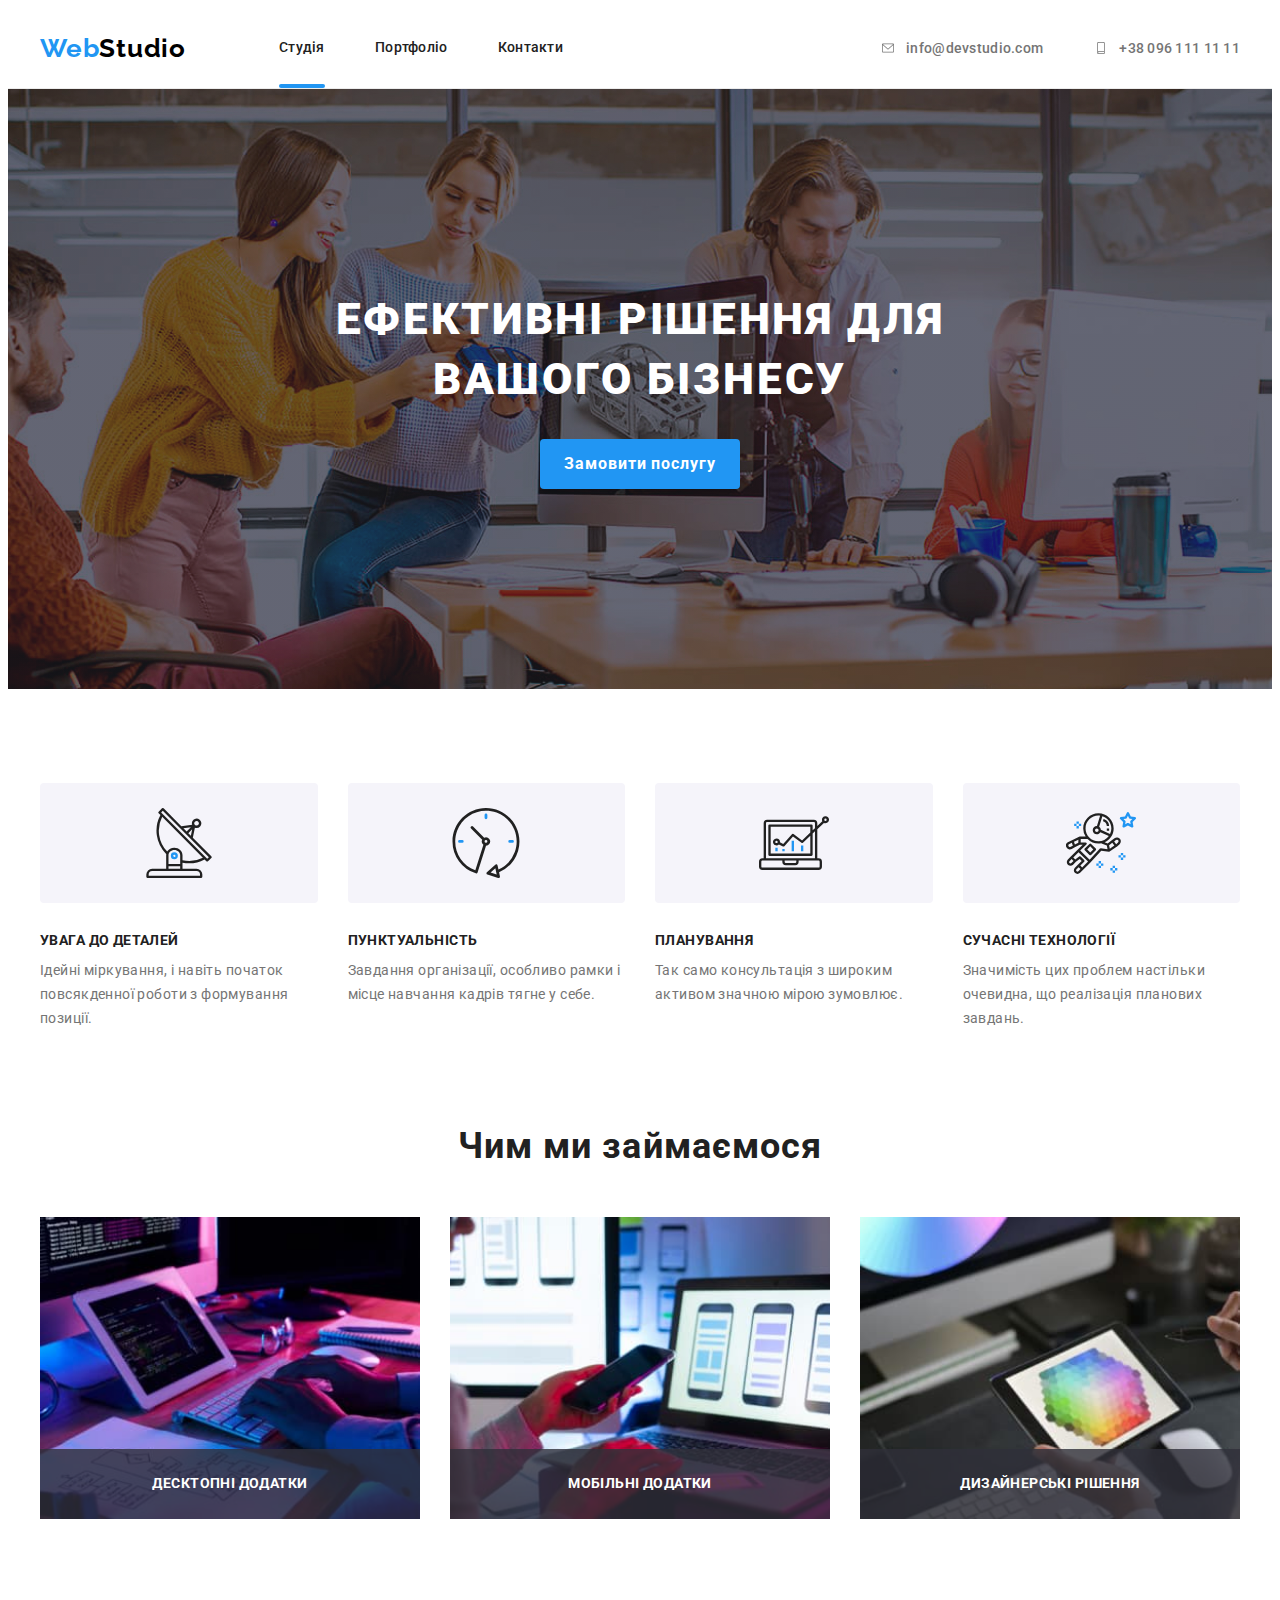
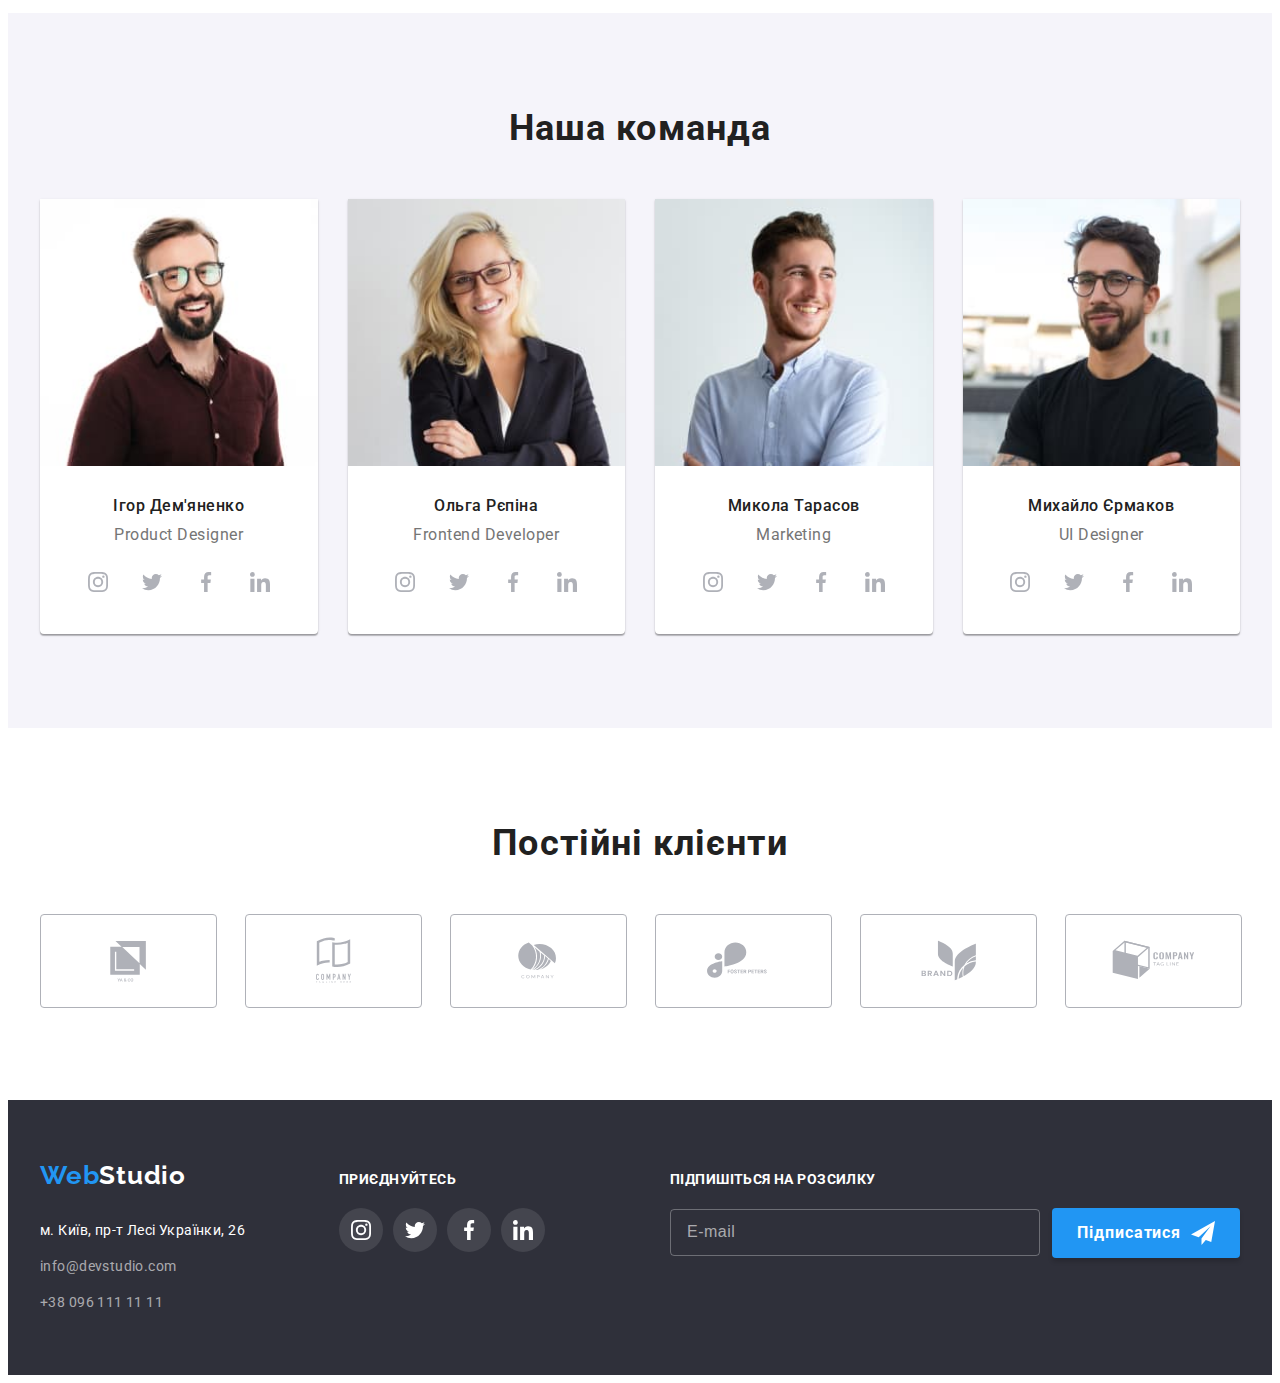
==== commit a7eae9cc: "finished-hw-08" ====
--- a/index.html
+++ b/index.html
@@ -219,7 +219,8 @@
           <ul class="work-examples">
             <li class="work-examples__item">
               <img
-                src="./images/box_1.jpg"
+                srcset="./images/works/box_1.jpg 1x, ./images/works/box_1_2x.jpg 2x"
+                src="./images/works/box_1.jpg"
                 alt="Розробник створює код"
                 width="370"
               />
@@ -227,6 +228,7 @@
             </li>
             <li class="work-examples__item">
               <img
+                srcset="./images/works/box_2.jpg 1x, ./images/works/box_2_2x.jpg 2x"
                 src="./images/box_2.jpg"
                 alt="Розробник створює адаптивну версію для смартфону"
                 width="370"
@@ -235,6 +237,7 @@
             </li>
             <li class="work-examples__item">
               <img
+                srcset="./images/works/box_3.jpg 1x, ./images/works/box_3_2x.jpg 2x"
                 src="./images/box_3.jpg"
                 alt="Розробник створює дизайн сайту"
                 width="370"
@@ -251,11 +254,16 @@
           <h2 class="section-title">Наша команда</h2>
           <ul class="team-list">
             <li class="team-card">
-              <img
-                src="./images/team_card_1.jpg"
-                alt="Фото Ігор Дем'яненко"
-                width="270"
-              />
+              <picture>
+                <source media="(min-width: 1200px)" srcset="./images/team/team_card_1.jpg 1x, ./images/team/team_card_1_2x.jpg 2x">
+                <source media="(min-width: 768px)" srcset="./images/team/team_card_1_tab.jpg 1x, ./images/team/team_card_1_tab_2x.jpg 2x">
+                <source media="(max-width: 767px)" srcset="./images/team/team_card_1_mob.jpg 1x, ./images/team/team_card_1_mob_2x.jpg 2x">
+                <img
+                  src="./images/team/team_card_1.jpg"
+                  alt="Фото Ігор Дем'яненко"
+                  width="270"
+                />
+              </picture>
               <div class="team-card__data">
                 <h3 class="team-card__title">Ігор Дем'яненко</h3>
                 <p class="team-card__text" lang="en">Product Designer</p>
@@ -312,11 +320,16 @@
               </div>
             </li>
             <li class="team-card">
-              <img
-                src="./images/team_card_2.jpg"
-                alt="Фото Ольга Рєпіна"
-                width="270"
-              />
+              <picture>
+                <source media="(min-width: 1200px)" srcset="./images/team/team_card_2.jpg 1x, ./images/team/team_card_2_2x.jpg 2x">
+                <source media="(min-width: 768px)" srcset="./images/team/team_card_2_tab.jpg 1x, ./images/team/team_card_2_tab_2x.jpg 2x">
+                <source media="(max-width: 767px)" srcset="./images/team/team_card_2_mob.jpg 1x, ./images/team/team_card_2_mob_2x.jpg 2x">
+                <img
+                  src="./images/team/team_card_2.jpg"
+                  alt="Фото Ольга Рєпіна"
+                  width="270"
+                />
+              </picture>
               <div class="team-card__data">
                 <h3 class="team-card__title">Ольга Рєпіна</h3>
                 <p class="team-card__text" lang="en">Frontend Developer</p>
@@ -373,11 +386,16 @@
               </div>
             </li>
             <li class="team-card">
-              <img
-                src="./images/team_card_3.jpg"
-                alt="Фото Микола Тарасов"
-                width="270"
-              />
+              <picture>
+                <source media="(min-width: 1200px)" srcset="./images/team/team_card_3.jpg 1x, ./images/team/team_card_3_2x.jpg 2x">
+                <source media="(min-width: 768px)" srcset="./images/team/team_card_3_tab.jpg 1x, ./images/team/team_card_3_tab_2x.jpg 2x">
+                <source media="(max-width: 767px)" srcset="./images/team/team_card_3_mob.jpg 1x, ./images/team/team_card_3_mob_2x.jpg 2x">
+                <img
+                  src="./images/team_card_3.jpg"
+                  alt="Фото Микола Тарасов"
+                  width="270"
+                />
+              </picture>
               <div class="team-card__data">
                 <h3 class="team-card__title">Микола Тарасов</h3>
                 <p class="team-card__text" lang="en">Marketing</p>
@@ -434,11 +452,16 @@
               </div>
             </li>
             <li class="team-card">
-              <img
-                src="./images/team_card_4.jpg"
-                alt="Фото Михайло Єрмаков"
-                width="270"
-              />
+              <picture>
+                <source media="(min-width: 1200px)" srcset="./images/team/team_card_4.jpg 1x, ./images/team/team_card_4_2x.jpg 2x">
+                <source media="(min-width: 768px)" srcset="./images/team/team_card_4_tab.jpg 1x, ./images/team/team_card_4_tab_2x.jpg 2x">
+                <source media="(max-width: 767px)" srcset="./images/team/team_card_4_mob.jpg 1x, ./images/team/team_card_4_mob_2x.jpg 2x">
+                <img
+                  src="./images/team_card_4.jpg"
+                  alt="Фото Михайло Єрмаков"
+                  width="270"
+                />
+              </picture>
               <div class="team-card__data">
                 <h3 class="team-card__title">Михайло Єрмаков</h3>
                 <p class="team-card__text" lang="en">UI Designer</p>
@@ -783,7 +806,7 @@
                   <use href="./images/icons.svg#icon-check"></use>
                 </svg>
               </span>
-              Погоджуюся з розсилкою та приймаю
+              Погоджуюся з розсилкою та приймаю&#160
               <a href="#" class="modal-check__link">Умови договору</a>
             </label>
           </div>
@@ -792,6 +815,6 @@
       </div>
     </div>
     <script src="./js/modal.js"></script>
-    <script src="./js/menu.js"></script>
+    <script src="./js/mobile-menu.js"></script>
   </body>
 </html>
--- a/css/main.min.css
+++ b/css/main.min.css
@@ -1 +1 @@
-:root{--main-color: #212121;--color-gray: #757575;--color-blue: #2196f3;--color-blue-dark: #188ce8;--color-white: #ffffff;--color-black: #000000;--color-footer-link: rgba(255, 255, 255, 0.6);--color-portfolio-btn: #f5f4fa;--background-color-dark: #2f303a;--background-color-hero: rgba(47, 48, 58, 0.4);--background-color-hero-second: #c4c4c4;--background-color-light: #f5f4fa;--background-color-white: var(--color-white);--font-ral: "Raleway", sans-serif;--first-logo-color: var(--color-black);--second-logo-color: var(--color-blue);--footer-logo-color: var(--color-white);--title-color: var(--main-color);--text-color: var(--color-gray);--first-link-color: var(--main-color);--second-link-color: var(--color-blue);--first-btn-color: var(--color-white);--second-btn-color: var(--main-color);--hover-btn-color: var(--color-blue);--social-background-color: var(--color-white);--hover-social-background-color: var(--color-blue);--icon-color: #afb1b8;--hover-icon-color: var(--color-white);--footer-social-background-color: rgba(255, 255, 255, 0.1);--tra-cubic: cubic-bezier(0.4, 0, 0.2, 1)}h1,h2,h3,h4,h5,h6,p{margin:0}ul{list-style:none;margin:0;padding:0}button{cursor:pointer;padding:0}img{display:block;max-width:100%;width:100%;height:auto}a{text-decoration:none}body{font-family:"Roboto",sans-serif;color:var(--main-color)}.section{padding-top:60px;padding-bottom:60px}@media screen and (min-width: 1200px){.section{padding-top:94px;padding-bottom:94px}}.no-scroll{overflow:hidden}.visually-hiden{position:absolute;width:1px;height:1px;margin:-1px;border:0;padding:0;white-space:nowrap;-webkit-clip-path:inset(100%);clip-path:inset(100%);clip:rect(0 0 0 0);overflow:hidden}.container{width:100%;padding:0 15px;margin:0 auto}@media screen and (min-width: 480px){.container{max-width:480px}}@media screen and (min-width: 768px){.container{max-width:768px}}@media screen and (min-width: 1200px){.container{max-width:1200px}}.btn{font-family:inherit;border:none;padding-top:10px;padding-bottom:10px;width:200px;font-weight:700;font-size:16px;line-height:1.88;letter-spacing:.06em;background-color:var(--color-blue);color:var(--first-btn-color);-webkit-box-shadow:0px 4px 4px rgba(0,0,0,.15);box-shadow:0px 4px 4px rgba(0,0,0,.15);border-radius:4px;-webkit-transition:background-color 250ms var(--tra-cubic);transition:background-color 250ms var(--tra-cubic)}.btn:hover,.btn:focus{background-color:var(--color-blue-dark)}.section-title{font-size:28px;line-height:1.1785714286;text-align:center;letter-spacing:.03em;color:var(--title-color);margin-bottom:50px}@media screen and (min-width: 1200px){.section-title{font-size:36px;line-height:1.1666666667}}.social{display:-webkit-box;display:-ms-flexbox;display:flex;gap:10px;-webkit-box-pack:center;-ms-flex-pack:center;justify-content:center}.social__item{width:44px;height:44px}.social__link{width:100%;height:100%;background-color:var(--social-background-color);border-radius:50%;display:-webkit-box;display:-ms-flexbox;display:flex;-webkit-box-align:center;-ms-flex-align:center;align-items:center;-webkit-box-pack:center;-ms-flex-pack:center;justify-content:center;-webkit-transition:background-color 250ms var(--tra-cubic);transition:background-color 250ms var(--tra-cubic)}.social__link:hover,.social__link:focus{background-color:var(--hover-social-background-color)}.social__icon{fill:var(--icon-color);-webkit-transition:fill 250ms var(--tra-cubic);transition:fill 250ms var(--tra-cubic)}.social__link:hover .social__icon,.social__link:focus .social__icon{fill:var(--hover-icon-color)}.social__link--footer-background{background-color:var(--footer-social-background-color)}.social__icon--footer-fill{fill:var(--hover-icon-color)}.backdrop{position:fixed;top:0;left:0;width:100vw;height:100vh;background-color:rgba(0,0,0,.2);-webkit-transition:opacity 250ms var(--tra-cubic),visibility 250ms var(--tra-cubic);transition:opacity 250ms var(--tra-cubic),visibility 250ms var(--tra-cubic)}.modal{position:absolute;top:50%;left:50%;width:528px;min-height:581px;padding:40px;background-color:var(--background-color-white);-webkit-box-shadow:0px 1px 3px rgba(0,0,0,.12),0px 1px 1px rgba(0,0,0,.14),0px 2px 1px rgba(0,0,0,.2);box-shadow:0px 1px 3px rgba(0,0,0,.12),0px 1px 1px rgba(0,0,0,.14),0px 2px 1px rgba(0,0,0,.2);border-radius:4px;-webkit-transform:translate(-50%, -50%) scale(1);transform:translate(-50%, -50%) scale(1);opacity:1;-webkit-transition:opacity 600ms var(--tra-cubic),-webkit-transform 600ms var(--tra-cubic);transition:opacity 600ms var(--tra-cubic),-webkit-transform 600ms var(--tra-cubic);transition:transform 600ms var(--tra-cubic),opacity 600ms var(--tra-cubic);transition:transform 600ms var(--tra-cubic),opacity 600ms var(--tra-cubic),-webkit-transform 600ms var(--tra-cubic)}.backdrop.is-hidden .modal{-webkit-transform:translate(-50%, -50%) scale(1.2);transform:translate(-50%, -50%) scale(1.2);opacity:0}.modal__title{font-weight:700;font-size:20px;line-height:1.15;text-align:center;letter-spacing:.03em;color:var(--main-color);margin-bottom:12px}.modal-form__field{margin-bottom:10px}.modal-form__input-label{font-weight:400;font-size:12px;line-height:1.17;letter-spacing:.01em;color:var(--color-gray);margin-bottom:4px;display:block}.modal-form__input-wrappper{position:relative}.modal-form__input{width:100%;height:40px;border:1px solid rgba(33,33,33,.2);outline:rgba(0,0,0,0);border-radius:4px;background-color:rgba(0,0,0,0);padding:0;padding-left:30px;-webkit-transition:border-color 250ms var(--tra-cubic);transition:border-color 250ms var(--tra-cubic)}.modal-form__input:focus{border-color:var(--color-blue)}.modal-form__icon{position:absolute;left:12px;top:50%;-webkit-transform:translateY(-50%);transform:translateY(-50%);fill:var(--main-color);-webkit-transition:fill 250ms var(--tra-cubic);transition:fill 250ms var(--tra-cubic)}.modal-form__input:focus+.modal-form__icon{fill:var(--color-blue)}.modal-form__comment-field{margin-bottom:20px}.modal-form__comment{width:100%;height:120px;padding:12px 16px;border:1px solid rgba(33,33,33,.2);border-radius:4px;outline:rgba(0,0,0,0);resize:none;-webkit-transition:border-color 250ms var(--tra-cubic);transition:border-color 250ms var(--tra-cubic)}.modal-form__comment::-webkit-input-placeholder{font-weight:400;font-size:12px;line-height:1.17;letter-spacing:.01em;color:rgba(117,117,117,.5)}.modal-form__comment::-moz-placeholder{font-weight:400;font-size:12px;line-height:1.17;letter-spacing:.01em;color:rgba(117,117,117,.5)}.modal-form__comment:-ms-input-placeholder{font-weight:400;font-size:12px;line-height:1.17;letter-spacing:.01em;color:rgba(117,117,117,.5)}.modal-form__comment::-ms-input-placeholder{font-weight:400;font-size:12px;line-height:1.17;letter-spacing:.01em;color:rgba(117,117,117,.5)}.modal-form__comment::placeholder{font-weight:400;font-size:12px;line-height:1.17;letter-spacing:.01em;color:rgba(117,117,117,.5)}.modal-form__comment:focus{border-color:var(--color-blue)}.modal-close{position:absolute;right:8px;top:8px;width:30px;height:30px;border:1px solid rgba(0,0,0,.1);border-radius:50%;padding:0;display:-webkit-box;display:-ms-flexbox;display:flex;-webkit-box-align:center;-ms-flex-align:center;align-items:center;-webkit-box-pack:center;-ms-flex-pack:center;justify-content:center;background-color:rgba(0,0,0,0);outline:rgba(0,0,0,0)}.modal-close__icon{fill:var(--color-black);-webkit-transition:fill 250ms var(--tra-cubic);transition:fill 250ms var(--tra-cubic)}.modal-close:hover .modal-close__icon,.modal-close:focus .modal-close__icon{fill:var(--hover-btn-color)}.modal-check{width:100%;display:-webkit-box;display:-ms-flexbox;display:flex;-webkit-box-pack:center;-ms-flex-pack:center;justify-content:center;-webkit-box-align:center;-ms-flex-align:center;align-items:center;margin-bottom:30px}.modal-check__label{font-weight:400;font-size:14px;line-height:1.71;letter-spacing:.03em;color:var(--color-gray);display:-webkit-box;display:-ms-flexbox;display:flex;-webkit-box-align:center;-ms-flex-align:center;align-items:center}.modal-check__label .modal-check__icon{width:16px;height:15px;border:2px solid var(--main-color);border-radius:2px;margin-right:8px;display:-webkit-box;display:-ms-flexbox;display:flex;-webkit-box-pack:center;-ms-flex-pack:center;justify-content:center;-webkit-box-align:center;-ms-flex-align:center;align-items:center;fill:rgba(0,0,0,0)}.modal-check__input:checked+.modal-check__label .modal-check__icon{background-color:var(--color-blue);border:none;fill:var(--color-white)}.modal-check__input:focus+.modal-check__label .modal-check__icon{border-color:var(--color-blue)}.modal-check__link{color:var(--second-link-color);text-decoration:underline}.modal__btn{margin:0 auto;display:block}.is-hidden{opacity:0;visibility:hidden;pointer-events:none}.logo{font-family:var(--font-ral);font-weight:700;font-size:24px;line-height:1.1666666667;letter-spacing:.03em;color:var(--first-logo-color)}@media screen and (min-width: 1200px){.logo{font-size:26px;line-height:1.19}}.logo__web{color:var(--second-logo-color)}.logo--color-light{color:var(--footer-logo-color)}.header{border-bottom:1px solid #ececec}.header__container{display:-webkit-box;display:-ms-flexbox;display:flex;-webkit-box-align:center;-ms-flex-align:center;align-items:center}.nav-site{display:none}@media screen and (min-width: 768px){.nav-site{display:block;min-width:282px;margin-left:88px}}@media screen and (min-width: 1200px){.nav-site{min-width:284px;margin-left:93px}}.nav-site__list{display:-webkit-box;display:-ms-flexbox;display:flex;-webkit-box-pack:justify;-ms-flex-pack:justify;justify-content:space-between}.nav-site__item{position:relative}.nav-site__link{display:block;font-weight:500;font-size:14px;line-height:1.14;letter-spacing:.02em;color:var(--first-link-color);padding-top:32px;padding-bottom:32px;-webkit-transition:color 250ms var(--tra-cubic);transition:color 250ms var(--tra-cubic)}.nav-site__link:hover,.nav-site__link:focus{color:var(--second-link-color)}.current::after{position:absolute;content:"";height:4px;width:100%;display:none;background-color:var(--second-link-color);border-radius:2px;left:0;bottom:0}@media screen and (min-width: 768px){.current::after{display:block}}.header-contacts{display:none;margin-left:auto}@media screen and (min-width: 768px){.header-contacts{display:-webkit-box;display:-ms-flexbox;display:flex;-webkit-box-orient:vertical;-webkit-box-direction:normal;-ms-flex-direction:column;flex-direction:column;gap:10px}}@media screen and (min-width: 1200px){.header-contacts{-webkit-box-orient:horizontal;-webkit-box-direction:normal;-ms-flex-direction:row;flex-direction:row;gap:50px}}.header-contacts__link{display:-webkit-box;display:-ms-flexbox;display:flex;-webkit-box-pack:justify;-ms-flex-pack:justify;justify-content:space-between;-webkit-box-align:center;-ms-flex-align:center;align-items:center;font-weight:500;font-size:12px;line-height:1.1666666667;letter-spacing:.02em;color:var(--color-gray);-webkit-transition:color 250ms var(--tra-cubic);transition:color 250ms var(--tra-cubic)}@media screen and (min-width: 1200px){.header-contacts__link{font-size:14px;line-height:1.1428571429}}.header-contacts__link:hover,.header-contacts__link:focus{color:var(--color-blue)}.header-contacts__link-icon{margin-right:8px;fill:currentColor}@media screen and (min-width: 1200px){.header-contacts__link-icon{margin-right:10px}}.menu-open{border:none;padding:0;margin-left:auto;margin-top:10px;margin-bottom:10px;display:-webkit-inline-box;display:-ms-inline-flexbox;display:inline-flex;background-color:rgba(0,0,0,0);outline:rgba(0,0,0,0)}@media screen and (min-width: 768px){.menu-open{display:none}}.menu-open__icon{fill:var(--main-color);-webkit-transition:fill 250ms var(--tra-cubic);transition:fill 250ms var(--tra-cubic)}.menu-open:hover .menu-open__icon,.menu-open:focus .menu-open__icon{fill:var(--hover-btn-color)}.mob-menu{position:fixed;top:0;left:0;z-index:1;padding-top:48px;padding-bottom:48px;padding-left:40px;padding-right:40px;width:100vw;height:100vh;background-color:var(--color-white)}@media screen and (min-width: 768px){.mob-menu{display:none}}.menu-close{position:absolute;top:10px;right:15px;border:none;padding:0;display:-webkit-inline-box;display:-ms-inline-flexbox;display:inline-flex;background-color:rgba(0,0,0,0);outline:rgba(0,0,0,0)}.menu-close__icon{fill:var(--main-color);-webkit-transition:fill 250ms var(--tra-cubic);transition:fill 250ms var(--tra-cubic)}.menu-close:hover .menu-close__icon,.menu-close:focus .menu-close__icon{fill:var(--hover-btn-color)}.mob-wrap{height:100%;display:-webkit-box;display:-ms-flexbox;display:flex;-webkit-box-orient:vertical;-webkit-box-direction:normal;-ms-flex-direction:column;flex-direction:column;-webkit-box-pack:justify;-ms-flex-pack:justify;justify-content:space-between;overflow:auto}.mob-nav__list{display:-webkit-box;display:-ms-flexbox;display:flex;-webkit-box-orient:vertical;-webkit-box-direction:normal;-ms-flex-direction:column;flex-direction:column;gap:32px}.mob-nav__link{display:block;font-weight:500;font-size:8.33vw;line-height:1.175;letter-spacing:.02em;color:var(--first-link-color);-webkit-transition:color 250ms var(--tra-cubic);transition:color 250ms var(--tra-cubic)}@media screen and (min-width: 480px){.mob-nav__link{font-size:40px}}.mob-nav__link:hover,.mob-nav__link:active,.mob-nav__link:focus{color:var(--second-link-color)}.mob-tel{display:block;font-weight:500;font-size:7vw;line-height:1.1764705882;letter-spacing:.02em;color:var(--color-blue);margin-bottom:32px}@media screen and (min-width: 480px){.mob-tel{font-size:34px}}.mob-mail{display:block;font-weight:500;font-size:5vw;line-height:1.1666666667;letter-spacing:.02em;color:var(--color-gray);margin-bottom:64px;-webkit-transition:color 250ms var(--tra-cubic);transition:color 250ms var(--tra-cubic)}@media screen and (min-width: 480px){.mob-mail{font-size:24px}}.mob-mail:hover,.mob-mail:focus{color:var(--color-blue)}.mob-social{display:-webkit-box;display:-ms-flexbox;display:flex;-webkit-box-align:center;-ms-flex-align:center;align-items:center;gap:4.17vw}@media screen and (min-width: 480px){.mob-social{gap:20px}}.mob-social__item{position:relative}.mob-social__item:not(:first-child)::before{content:"";position:absolute;width:1px;height:4.58vw;top:.415vw;left:-2.085vw;background-color:rgba(33,33,33,.2)}@media screen and (min-width: 480px){.mob-social__item:not(:first-child)::before{top:2px;left:-10px;height:22px}}.mob-social__link{font-weight:500;font-size:3.75vw;line-height:1.2222222222;letter-spacing:.02em;color:var(--color-blue)}@media screen and (min-width: 480px){.mob-social__link{font-size:18px;line-height:1.2222222222}}.hero{max-width:1600px;background-image:-webkit-gradient(linear, left top, left bottom, from(var(--background-color-hero)), to(var(--background-color-hero))),url(../images/hero-background.jpg);background-image:linear-gradient(var(--background-color-hero), var(--background-color-hero)),url(../images/hero-background.jpg);background-color:var(--background-color-hero-second);background-repeat:no-repeat;background-size:cover;margin:0 auto}.hero__container{padding-top:118px;padding-bottom:118px;text-align:center}@media screen and (min-width: 1200px){.hero__container{padding-top:200px;padding-bottom:200px}}.hero__title{font-weight:900;font-size:26px;line-height:1.6153846154;letter-spacing:.06em;text-transform:uppercase;color:var(--color-white);margin-bottom:30px}@media screen and (min-width: 1200px){.hero__title{font-size:44px;line-height:1.3636363636}}.animate__zoomIn{-webkit-animation-duration:2000ms;animation-duration:2000ms}.features-list{display:-webkit-box;display:-ms-flexbox;display:flex;-ms-flex-wrap:wrap;flex-wrap:wrap;gap:30px}.features-list__item{-ms-flex-preferred-size:100%;flex-basis:100%}@media screen and (min-width: 768px){.features-list__item{-ms-flex-preferred-size:calc((100% - 30px)/2);flex-basis:calc((100% - 30px)/2)}}@media screen and (min-width: 1200px){.features-list__item{-ms-flex-preferred-size:calc((100% - 90px)/4);flex-basis:calc((100% - 90px)/4)}}.features-list__icon{background-color:var(--background-color-light);height:120px;border-radius:4px;margin-bottom:30px;display:-webkit-box;display:-ms-flexbox;display:flex;-webkit-box-pack:center;-ms-flex-pack:center;justify-content:center;-webkit-box-align:center;-ms-flex-align:center;align-items:center}.features-list__title{font-size:14px;line-height:1.14;letter-spacing:.03em;text-transform:uppercase;color:var(--title-color);margin-bottom:10px}.features-list__text{font-size:14px;line-height:1.71;letter-spacing:.03em;color:var(--text-color)}.section__works{padding-top:0;display:none}@media screen and (min-width: 1200px){.section__works{display:block}}.work-examples{display:-webkit-box;display:-ms-flexbox;display:flex;gap:30px}.work-examples__item{position:relative;-ms-flex-preferred-size:calc((100% - 60px)/3);flex-basis:calc((100% - 60px)/3)}.work-examples__uptitle{position:absolute;left:0;bottom:0;width:100%;font-weight:700;font-size:14px;line-height:1.14;letter-spacing:.03em;text-transform:uppercase;color:#fff;background-color:rgba(47,48,58,.8);height:70px;display:-webkit-box;display:-ms-flexbox;display:flex;-webkit-box-align:center;-ms-flex-align:center;align-items:center;-webkit-box-pack:center;-ms-flex-pack:center;justify-content:center}.section__team{background-color:var(--background-color-light);text-align:center}.team-list{display:-webkit-box;display:-ms-flexbox;display:flex;-ms-flex-wrap:wrap;flex-wrap:wrap;gap:30px}.team-card{-ms-flex-preferred-size:100%;flex-basis:100%;background-color:var(--background-color-white);-webkit-box-shadow:0px 1px 3px rgba(0,0,0,.12),0px 1px 1px rgba(0,0,0,.14),0px 2px 1px rgba(0,0,0,.2);box-shadow:0px 1px 3px rgba(0,0,0,.12),0px 1px 1px rgba(0,0,0,.14),0px 2px 1px rgba(0,0,0,.2);border-radius:0px 0px 4px 4px}@media screen and (min-width: 768px){.team-card{-ms-flex-preferred-size:calc((100% - 30px)/2);flex-basis:calc((100% - 30px)/2)}}@media screen and (min-width: 1200px){.team-card{-ms-flex-preferred-size:calc((100% - 90px)/4);flex-basis:calc((100% - 90px)/4)}}.team-card__data{padding-top:30px;padding-bottom:24px}@media screen and (min-width: 1200px){.team-card__data{padding-bottom:30px}}.team-card__title{font-weight:500;font-size:16px;line-height:1.19;text-align:center;letter-spacing:.03em;color:var(--title-color);margin-bottom:10px}.team-card__text{font-size:16px;line-height:1.19;text-align:center;letter-spacing:.03em;color:var(--text-color);margin-bottom:16px}.clients{display:-webkit-box;display:-ms-flexbox;display:flex;gap:30px;-webkit-box-pack:center;-ms-flex-pack:center;justify-content:center;-ms-flex-wrap:wrap;flex-wrap:wrap}.clients__item{--n: 2;-ms-flex-preferred-size:calc((100% - (var(--n) - 1)*30px)/var(--n));flex-basis:calc((100% - (var(--n) - 1)*30px)/var(--n));height:92px}@media screen and (min-width: 768px){.clients__item{--n: 3}}@media screen and (min-width: 1200px){.clients__item{--n: 6}}.clients__link{width:100%;height:100%;display:-webkit-box;display:-ms-flexbox;display:flex;-webkit-box-pack:center;-ms-flex-pack:center;justify-content:center;-webkit-box-align:center;-ms-flex-align:center;align-items:center;border:1px solid;border-color:var(--icon-color);border-radius:4px;-webkit-transition:border-color 250ms var(--tra-cubic);transition:border-color 250ms var(--tra-cubic)}.clients__link:hover,.clients__link:focus{border-color:var(--second-link-color)}.clients__icon{width:100%;height:100%;fill:var(--icon-color);-webkit-transition:fill 250ms var(--tra-cubic);transition:fill 250ms var(--tra-cubic)}.clients__link:hover .clients__icon,.clients__link:focus .clients__icon{fill:var(--second-link-color)}.footer{background-color:var(--background-color-dark);padding-top:60px;padding-bottom:60px}.footer__container{text-align:center;display:-webkit-box;display:-ms-flexbox;display:flex;-webkit-box-orient:vertical;-webkit-box-direction:normal;-ms-flex-direction:column;flex-direction:column;gap:60px}@media screen and (min-width: 1200px){.footer__container{-webkit-box-orient:horizontal;-webkit-box-direction:normal;-ms-flex-direction:row;flex-direction:row;gap:0;-webkit-box-align:baseline;-ms-flex-align:baseline;align-items:baseline;-webkit-box-pack:justify;-ms-flex-pack:justify;justify-content:space-between;text-align:start}}@media screen and (min-width: 768px){.footer-wrap{display:-webkit-box;display:-ms-flexbox;display:flex;-ms-flex-pack:distribute;justify-content:space-around}}@media screen and (min-width: 1200px){.footer-wrap{-webkit-box-align:baseline;-ms-flex-align:baseline;align-items:baseline;gap:94px}}.address{font-style:normal;font-weight:400;font-size:14px;line-height:1.71;letter-spacing:.03em;color:var(--color-white);margin-top:28px}.footer-contacts{margin-top:12px}.footer-contacts__item:not(:first-child){margin-top:12px}.footer-contacts__link{color:var(--color-footer-link);-webkit-transition:color 250ms var(--tra-cubic);transition:color 250ms var(--tra-cubic)}.footer-contacts__link:hover,.footer-contacts__link:focus{color:var(--color-blue)}.footer-social{margin-top:60px}@media screen and (min-width: 768px){.footer-social{margin-top:0}}.footer__title{font-size:14px;line-height:1.14;letter-spacing:.03em;text-transform:uppercase;color:var(--footer-logo-color);margin-bottom:20px}.subscribe-form{display:-webkit-box;display:-ms-flexbox;display:flex;-webkit-box-orient:vertical;-webkit-box-direction:normal;-ms-flex-direction:column;flex-direction:column;text-align:center}@media screen and (min-width: 1200px){.subscribe-form{margin-top:0;width:570px;text-align:start}}.footer__title--subscribe-form{font-weight:700}.subscribe-form__wrap{display:-webkit-box;display:-ms-flexbox;display:flex;-webkit-box-orient:vertical;-webkit-box-direction:normal;-ms-flex-direction:column;flex-direction:column;-webkit-box-align:center;-ms-flex-align:center;align-items:center;gap:20px}@media screen and (min-width: 1200px){.subscribe-form__wrap{-webkit-box-orient:horizontal;-webkit-box-direction:normal;-ms-flex-direction:row;flex-direction:row;gap:12px}}.subscribe-form__input{width:100%;background-color:rgba(0,0,0,0);border:1px solid rgba(255,255,255,.3);border-radius:4px;padding:15px 16px;color:var(--color-white)}@media screen and (min-width: 480px){.subscribe-form__input{width:450px}}@media screen and (min-width: 1200px){.subscribe-form__input{width:calc(100% - 212px)}}.subscribe-form__input::-webkit-input-placeholder{font-weight:400;font-size:16px;line-height:1.25;display:-webkit-box;display:flex;-webkit-box-align:center;align-items:center;letter-spacing:.03em;color:rgba(255,255,255,.6)}.subscribe-form__input::-moz-placeholder{font-weight:400;font-size:16px;line-height:1.25;display:flex;align-items:center;letter-spacing:.03em;color:rgba(255,255,255,.6)}.subscribe-form__input:-ms-input-placeholder{font-weight:400;font-size:16px;line-height:1.25;display:-ms-flexbox;display:flex;-ms-flex-align:center;align-items:center;letter-spacing:.03em;color:rgba(255,255,255,.6)}.subscribe-form__input::-ms-input-placeholder{font-weight:400;font-size:16px;line-height:1.25;display:-ms-flexbox;display:flex;-ms-flex-align:center;align-items:center;letter-spacing:.03em;color:rgba(255,255,255,.6)}.subscribe-form__input::placeholder{font-weight:400;font-size:16px;line-height:1.25;display:-webkit-box;display:-ms-flexbox;display:flex;-webkit-box-align:center;-ms-flex-align:center;align-items:center;letter-spacing:.03em;color:rgba(255,255,255,.6)}.subscribe-form__input:hover,.subscribe-form__input:focus{border-color:var(--color-blue);outline:rgba(0,0,0,0)}.subscribe__btn{display:-webkit-box;display:-ms-flexbox;display:flex;-webkit-box-align:center;-ms-flex-align:center;align-items:center;-webkit-box-pack:center;-ms-flex-pack:center;justify-content:center;gap:10px}.subscribe-form__icon{fill:var(--first-btn-color)}.portfolio-filters-list{display:-webkit-box;display:-ms-flexbox;display:flex;-webkit-box-pack:center;-ms-flex-pack:center;justify-content:center;gap:8px;margin-bottom:50px}.filter-btn{font-weight:500;font-size:16px;line-height:1.63;letter-spacing:.03em;color:var(--second-btn-color);background-color:var(--color-portfolio-btn);border-radius:4px;padding:6px 22px;display:block;-webkit-transition:background-color 250ms var(--tra-cubic),color 250ms var(--tra-cubic),outline 250ms var(--tra-cubic),-webkit-box-shadow 250ms var(--tra-cubic);transition:background-color 250ms var(--tra-cubic),color 250ms var(--tra-cubic),outline 250ms var(--tra-cubic),-webkit-box-shadow 250ms var(--tra-cubic);transition:background-color 250ms var(--tra-cubic),color 250ms var(--tra-cubic),box-shadow 250ms var(--tra-cubic),outline 250ms var(--tra-cubic);transition:background-color 250ms var(--tra-cubic),color 250ms var(--tra-cubic),box-shadow 250ms var(--tra-cubic),outline 250ms var(--tra-cubic),-webkit-box-shadow 250ms var(--tra-cubic)}.filter-input:checked+.filter-btn{background-color:var(--hover-btn-color);color:var(--first-btn-color);-webkit-box-shadow:0px 3px 1px rgba(0,0,0,.1),0px 1px 2px rgba(0,0,0,.08),0px 2px 2px rgba(0,0,0,.12);box-shadow:0px 3px 1px rgba(0,0,0,.1),0px 1px 2px rgba(0,0,0,.08),0px 2px 2px rgba(0,0,0,.12)}.filter-input:focus+.filter-btn{outline:1px solid var(--color-black)}.filter-btn:hover{cursor:pointer;outline:1px solid var(--color-black)}.portfolio-projects-list{display:-webkit-box;display:-ms-flexbox;display:flex;-ms-flex-wrap:wrap;flex-wrap:wrap;gap:30px}.portfolio-projects-item{-ms-flex-preferred-size:calc((100% - 60px)/3);flex-basis:calc((100% - 60px)/3);background-color:var(--background-color-white)}.portfolio-projects-link{display:block;-webkit-transition:-webkit-box-shadow 250ms var(--tra-cubic);transition:-webkit-box-shadow 250ms var(--tra-cubic);transition:box-shadow 250ms var(--tra-cubic);transition:box-shadow 250ms var(--tra-cubic), -webkit-box-shadow 250ms var(--tra-cubic)}.portfolio-projects-link:hover,.portfolio-projects-link:focus{-webkit-box-shadow:0px 1px 1px rgba(0,0,0,.12),0px 4px 4px rgba(0,0,0,.06),1px 4px 6px rgba(0,0,0,.16);box-shadow:0px 1px 1px rgba(0,0,0,.12),0px 4px 4px rgba(0,0,0,.06),1px 4px 6px rgba(0,0,0,.16)}.portfolio-top-wrap{position:relative;overflow:hidden}.portfolio-top-text{position:absolute;top:0;left:0;font-weight:400;font-size:18px;line-height:1.56;letter-spacing:.03em;color:var(--color-white);background-color:rgba(33,150,243,.9);padding:63px 24px;height:100%;-webkit-transform:translateY(100%);transform:translateY(100%);-webkit-transition:-webkit-transform 250ms var(--tra-cubic);transition:-webkit-transform 250ms var(--tra-cubic);transition:transform 250ms var(--tra-cubic);transition:transform 250ms var(--tra-cubic), -webkit-transform 250ms var(--tra-cubic)}.portfolio-projects-link:hover .portfolio-top-text{-webkit-transform:translateY(0);transform:translateY(0)}.portfolio-description{padding:20px 24px;border:1px solid #eee}.portfolio-title{font-size:18px;line-height:2;letter-spacing:.06em;color:var(--title-color);margin-bottom:4px}.portfolio-text{font-size:16px;line-height:1.88;letter-spacing:.03em;color:var(--text-color)}/*# sourceMappingURL=main.min.css.map */+:root{--main-color: #212121;--color-gray: #757575;--color-blue: #2196f3;--color-blue-dark: #188ce8;--color-white: #ffffff;--color-black: #000000;--color-footer-link: rgba(255, 255, 255, 0.6);--color-portfolio-btn: #f5f4fa;--background-color-dark: #2f303a;--background-color-hero: rgba(47, 48, 58, 0.4);--background-color-hero-second: #c4c4c4;--background-color-light: #f5f4fa;--background-color-white: var(--color-white);--font-ral: "Raleway", sans-serif;--first-logo-color: var(--color-black);--second-logo-color: var(--color-blue);--footer-logo-color: var(--color-white);--title-color: var(--main-color);--text-color: var(--color-gray);--first-link-color: var(--main-color);--second-link-color: var(--color-blue);--first-btn-color: var(--color-white);--second-btn-color: var(--main-color);--hover-btn-color: var(--color-blue);--social-background-color: var(--color-white);--hover-social-background-color: var(--color-blue);--icon-color: #afb1b8;--hover-icon-color: var(--color-white);--footer-social-background-color: rgba(255, 255, 255, 0.1);--tra-cubic: cubic-bezier(0.4, 0, 0.2, 1);--grad: linear-gradient( var(--background-color-hero), var(--background-color-hero) )}.visually-hiden{position:absolute;width:1px;height:1px;margin:-1px;border:0;padding:0;white-space:nowrap;-webkit-clip-path:inset(100%);clip-path:inset(100%);clip:rect(0 0 0 0);overflow:hidden}.is-hidden{opacity:0;visibility:hidden;pointer-events:none}h1,h2,h3,h4,h5,h6,p{margin:0}ul{list-style:none;margin:0;padding:0}button{cursor:pointer;padding:0}img{display:block;max-width:100%;width:100%;height:auto}a{text-decoration:none}body{font-family:"Roboto",sans-serif;color:var(--main-color)}.section{padding-top:60px;padding-bottom:60px}@media screen and (min-width: 1200px){.section{padding-top:94px;padding-bottom:94px}}.no-scroll{overflow:hidden}.container{width:100%;padding:0 15px;margin:0 auto}@media screen and (min-width: 480px){.container{max-width:480px}}@media screen and (min-width: 768px){.container{max-width:768px}}@media screen and (min-width: 1200px){.container{max-width:1200px}}.btn{font-family:inherit;border:none;padding-top:10px;padding-bottom:10px;width:200px;font-weight:700;font-size:16px;line-height:1.88;letter-spacing:.06em;background-color:var(--color-blue);color:var(--first-btn-color);-webkit-box-shadow:0px 4px 4px rgba(0,0,0,.15);box-shadow:0px 4px 4px rgba(0,0,0,.15);border-radius:4px;-webkit-transition:background-color 250ms var(--tra-cubic);transition:background-color 250ms var(--tra-cubic)}.btn:hover,.btn:focus{background-color:var(--color-blue-dark)}.section-title{font-size:28px;line-height:1.1785714286;text-align:center;letter-spacing:.03em;color:var(--title-color);margin-bottom:50px}@media screen and (min-width: 1200px){.section-title{font-size:36px;line-height:1.1666666667}}.social{display:-webkit-box;display:-ms-flexbox;display:flex;gap:10px;-webkit-box-pack:center;-ms-flex-pack:center;justify-content:center}.social__item{width:44px;height:44px}.social__link{width:100%;height:100%;background-color:var(--social-background-color);border-radius:50%;display:-webkit-box;display:-ms-flexbox;display:flex;-webkit-box-align:center;-ms-flex-align:center;align-items:center;-webkit-box-pack:center;-ms-flex-pack:center;justify-content:center;-webkit-transition:background-color 250ms var(--tra-cubic);transition:background-color 250ms var(--tra-cubic)}.social__link:hover,.social__link:focus{background-color:var(--hover-social-background-color)}.social__icon{fill:var(--icon-color);-webkit-transition:fill 250ms var(--tra-cubic);transition:fill 250ms var(--tra-cubic)}.social__link:hover .social__icon,.social__link:focus .social__icon{fill:var(--hover-icon-color)}.social__link--footer-background{background-color:var(--footer-social-background-color)}.social__icon--footer-fill{fill:var(--hover-icon-color)}.backdrop{position:fixed;top:0;left:0;width:100vw;height:100vh;background-color:rgba(0,0,0,.2);-webkit-transition:opacity 250ms var(--tra-cubic),visibility 250ms var(--tra-cubic);transition:opacity 250ms var(--tra-cubic),visibility 250ms var(--tra-cubic)}.modal{position:fixed;top:50%;left:50%;z-index:1;width:calc(100vw - 30px);min-height:609px;padding:40px;background-color:var(--background-color-white);-webkit-box-shadow:0px 1px 3px rgba(0,0,0,.12),0px 1px 1px rgba(0,0,0,.14),0px 2px 1px rgba(0,0,0,.2);box-shadow:0px 1px 3px rgba(0,0,0,.12),0px 1px 1px rgba(0,0,0,.14),0px 2px 1px rgba(0,0,0,.2);border-radius:4px;-webkit-transform:translate(-50%, -50%) scale(1);transform:translate(-50%, -50%) scale(1);opacity:1;-webkit-transition:opacity 600ms var(--tra-cubic),-webkit-transform 600ms var(--tra-cubic);transition:opacity 600ms var(--tra-cubic),-webkit-transform 600ms var(--tra-cubic);transition:transform 600ms var(--tra-cubic),opacity 600ms var(--tra-cubic);transition:transform 600ms var(--tra-cubic),opacity 600ms var(--tra-cubic),-webkit-transform 600ms var(--tra-cubic)}@media screen and (min-width: 480px){.modal{width:450px}}@media screen and (min-width: 1200px){.modal{width:528px;min-height:581px}}.backdrop.is-hidden .modal{-webkit-transform:translate(-50%, -50%) scale(1.2);transform:translate(-50%, -50%) scale(1.2);opacity:0}.modal__title{font-weight:700;font-size:20px;line-height:1.5;text-align:center;letter-spacing:.03em;color:var(--main-color);margin-bottom:12px}@media screen and (min-width: 1200px){.modal__title{line-height:1.15}}.modal-form__field{margin-bottom:10px}.modal-form__input-label{font-weight:400;font-size:12px;line-height:1.17;letter-spacing:.01em;color:var(--color-gray);margin-bottom:4px;display:block}.modal-form__input-wrappper{position:relative}.modal-form__input{width:100%;height:40px;border:1px solid rgba(33,33,33,.2);outline:rgba(0,0,0,0);border-radius:4px;background-color:rgba(0,0,0,0);padding:0;padding-left:30px;-webkit-transition:border-color 250ms var(--tra-cubic);transition:border-color 250ms var(--tra-cubic)}.modal-form__input:focus{border-color:var(--color-blue)}.modal-form__icon{position:absolute;left:12px;top:50%;-webkit-transform:translateY(-50%);transform:translateY(-50%);fill:var(--main-color);-webkit-transition:fill 250ms var(--tra-cubic);transition:fill 250ms var(--tra-cubic)}.modal-form__input:focus+.modal-form__icon{fill:var(--color-blue)}.modal-form__comment-field{margin-bottom:20px}.modal-form__comment{width:100%;height:120px;padding:12px 16px;border:1px solid rgba(33,33,33,.2);border-radius:4px;outline:rgba(0,0,0,0);resize:none;-webkit-transition:border-color 250ms var(--tra-cubic);transition:border-color 250ms var(--tra-cubic)}.modal-form__comment::-webkit-input-placeholder{font-weight:400;font-size:12px;line-height:1.17;letter-spacing:.01em;color:rgba(117,117,117,.5)}.modal-form__comment::-moz-placeholder{font-weight:400;font-size:12px;line-height:1.17;letter-spacing:.01em;color:rgba(117,117,117,.5)}.modal-form__comment:-ms-input-placeholder{font-weight:400;font-size:12px;line-height:1.17;letter-spacing:.01em;color:rgba(117,117,117,.5)}.modal-form__comment::-ms-input-placeholder{font-weight:400;font-size:12px;line-height:1.17;letter-spacing:.01em;color:rgba(117,117,117,.5)}.modal-form__comment::placeholder{font-weight:400;font-size:12px;line-height:1.17;letter-spacing:.01em;color:rgba(117,117,117,.5)}.modal-form__comment:focus{border-color:var(--color-blue)}.modal-close{position:absolute;right:8px;top:8px;width:30px;height:30px;border:1px solid rgba(0,0,0,.1);border-radius:50%;padding:0;display:-webkit-box;display:-ms-flexbox;display:flex;-webkit-box-align:center;-ms-flex-align:center;align-items:center;-webkit-box-pack:center;-ms-flex-pack:center;justify-content:center;background-color:rgba(0,0,0,0);outline:rgba(0,0,0,0)}.modal-close__icon{fill:var(--color-black);-webkit-transition:fill 250ms var(--tra-cubic);transition:fill 250ms var(--tra-cubic)}.modal-close:hover .modal-close__icon,.modal-close:focus .modal-close__icon{fill:var(--hover-btn-color)}.modal-check{width:100%;display:-webkit-box;display:-ms-flexbox;display:flex;-webkit-box-pack:center;-ms-flex-pack:center;justify-content:center;-webkit-box-align:center;-ms-flex-align:center;align-items:center;margin-bottom:30px}.modal-check__label{font-weight:400;font-size:12px;line-height:1.17;letter-spacing:.03em;color:var(--color-gray);display:-webkit-box;display:-ms-flexbox;display:flex;-webkit-box-align:center;-ms-flex-align:center;align-items:center}@media screen and (min-width: 1200px){.modal-check__label{font-size:14px;line-height:1.71}}.modal-check__label .modal-check__icon{width:16px;height:15px;border:2px solid var(--main-color);border-radius:2px;margin-right:8px;display:-webkit-box;display:-ms-flexbox;display:flex;-webkit-box-pack:center;-ms-flex-pack:center;justify-content:center;-webkit-box-align:center;-ms-flex-align:center;align-items:center;fill:rgba(0,0,0,0)}.modal-check__input:checked+.modal-check__label .modal-check__icon{background-color:var(--color-blue);border:none;fill:var(--color-white)}.modal-check__input:focus+.modal-check__label .modal-check__icon{border-color:var(--color-blue)}.modal-check__link{color:var(--second-link-color);text-decoration:underline}.modal__btn{margin:0 auto;display:block}.logo{font-family:var(--font-ral);font-weight:700;font-size:24px;line-height:1.1666666667;letter-spacing:.03em;color:var(--first-logo-color)}@media screen and (min-width: 1200px){.logo{font-size:26px;line-height:1.19}}.logo__web{color:var(--second-logo-color)}.logo--color-light{color:var(--footer-logo-color)}.header{border-bottom:1px solid #ececec}.header__container{display:-webkit-box;display:-ms-flexbox;display:flex;-webkit-box-align:center;-ms-flex-align:center;align-items:center}.nav-site{display:none}@media screen and (min-width: 768px){.nav-site{display:block;min-width:282px;margin-left:88px}}@media screen and (min-width: 1200px){.nav-site{min-width:284px;margin-left:93px}}.nav-site__list{display:-webkit-box;display:-ms-flexbox;display:flex;-webkit-box-pack:justify;-ms-flex-pack:justify;justify-content:space-between}.nav-site__item{position:relative}.nav-site__link{display:block;font-weight:500;font-size:14px;line-height:1.14;letter-spacing:.02em;color:var(--first-link-color);padding-top:32px;padding-bottom:32px;-webkit-transition:color 250ms var(--tra-cubic);transition:color 250ms var(--tra-cubic)}.nav-site__link:hover,.nav-site__link:focus{color:var(--second-link-color)}.current::after{position:absolute;content:"";height:4px;width:100%;display:none;background-color:var(--second-link-color);border-radius:2px;left:0;bottom:0}@media screen and (min-width: 768px){.current::after{display:block}}.header-contacts{display:none;margin-left:auto}@media screen and (min-width: 768px){.header-contacts{display:-webkit-box;display:-ms-flexbox;display:flex;-webkit-box-orient:vertical;-webkit-box-direction:normal;-ms-flex-direction:column;flex-direction:column;gap:10px}}@media screen and (min-width: 1200px){.header-contacts{-webkit-box-orient:horizontal;-webkit-box-direction:normal;-ms-flex-direction:row;flex-direction:row;gap:50px}}.header-contacts__link{display:-webkit-box;display:-ms-flexbox;display:flex;-webkit-box-pack:justify;-ms-flex-pack:justify;justify-content:space-between;-webkit-box-align:center;-ms-flex-align:center;align-items:center;font-weight:500;font-size:12px;line-height:1.1666666667;letter-spacing:.02em;color:var(--color-gray);-webkit-transition:color 250ms var(--tra-cubic);transition:color 250ms var(--tra-cubic)}@media screen and (min-width: 1200px){.header-contacts__link{font-size:14px;line-height:1.1428571429}}.header-contacts__link:hover,.header-contacts__link:focus{color:var(--color-blue)}.header-contacts__link-icon{margin-right:8px;fill:currentColor}@media screen and (min-width: 1200px){.header-contacts__link-icon{margin-right:10px}}.menu-open{border:none;padding:0;margin-left:auto;margin-top:10px;margin-bottom:10px;display:-webkit-inline-box;display:-ms-inline-flexbox;display:inline-flex;background-color:rgba(0,0,0,0);outline:rgba(0,0,0,0)}@media screen and (min-width: 768px){.menu-open{display:none}}.menu-open__icon{fill:var(--main-color);-webkit-transition:fill 250ms var(--tra-cubic);transition:fill 250ms var(--tra-cubic)}.menu-open:hover .menu-open__icon,.menu-open:focus .menu-open__icon{fill:var(--hover-btn-color)}.mob-menu{position:fixed;top:0;left:0;z-index:1;padding-top:48px;padding-bottom:48px;padding-left:40px;padding-right:40px;width:100vw;height:100vh;height:100dvh;background-color:var(--color-white);overflow:auto}@media screen and (min-width: 768px){.mob-menu{display:none}}.menu-close{position:absolute;top:10px;right:15px;border:none;padding:0;display:-webkit-inline-box;display:-ms-inline-flexbox;display:inline-flex;background-color:rgba(0,0,0,0);outline:rgba(0,0,0,0)}.menu-close__icon{fill:var(--main-color);-webkit-transition:fill 250ms var(--tra-cubic);transition:fill 250ms var(--tra-cubic)}.menu-close:hover .menu-close__icon,.menu-close:focus .menu-close__icon{fill:var(--hover-btn-color)}.mob-wrap{height:100%;display:-webkit-box;display:-ms-flexbox;display:flex;-webkit-box-orient:vertical;-webkit-box-direction:normal;-ms-flex-direction:column;flex-direction:column;-webkit-box-pack:justify;-ms-flex-pack:justify;justify-content:space-between}.mob-nav__list{display:-webkit-box;display:-ms-flexbox;display:flex;-webkit-box-orient:vertical;-webkit-box-direction:normal;-ms-flex-direction:column;flex-direction:column;gap:32px}.mob-nav__link{display:block;font-weight:500;font-size:8.33vw;line-height:1.175;letter-spacing:.02em;color:var(--first-link-color);-webkit-transition:color 250ms var(--tra-cubic);transition:color 250ms var(--tra-cubic)}@media screen and (min-width: 480px){.mob-nav__link{font-size:40px}}.mob-nav__link:hover,.mob-nav__link:active,.mob-nav__link:focus{color:var(--second-link-color)}.mob-tel{display:block;font-weight:500;font-size:7vw;line-height:1.1764705882;letter-spacing:.02em;color:var(--color-blue);margin-bottom:32px}@media screen and (min-width: 480px){.mob-tel{font-size:34px}}.mob-mail{display:block;font-weight:500;font-size:5vw;line-height:1.1666666667;letter-spacing:.02em;color:var(--color-gray);margin-bottom:64px;-webkit-transition:color 250ms var(--tra-cubic);transition:color 250ms var(--tra-cubic)}@media screen and (min-width: 480px){.mob-mail{font-size:24px}}.mob-mail:hover,.mob-mail:focus{color:var(--color-blue)}.mob-social{display:-webkit-box;display:-ms-flexbox;display:flex;-webkit-box-align:center;-ms-flex-align:center;align-items:center;gap:10px}.mob-social__item:not(:last-child){padding-right:10px;border-right-width:1px;border-right-style:solid;border-right-color:rgba(33,33,33,.2)}.mob-social__link{font-weight:500;font-size:3.75vw;line-height:1.2222222222;letter-spacing:.02em;color:var(--color-blue)}@media screen and (min-width: 480px){.mob-social__link{font-size:18px;line-height:1.2222222222}}.hero{background-image:var(--grad),url(../../images/hero/hero-bg-mobile.jpg);background-color:var(--background-color-hero-second);background-repeat:no-repeat;background-size:cover;background-position:center}@media(min-device-pixel-ratio: 2),(-webkit-min-device-pixel-ratio: 2),(min-resolution: 192dpi),(min-resolution: 2dppx){.hero{background-image:var(--grad),url(../../images/hero/hero-bg-mobile-2x.jpg)}}@media screen and (min-width: 480px){.hero{background-image:var(--grad),url(../../images/hero/hero-bg-tablet.jpg)}}@media screen and (min-width: 480px)and (min-device-pixel-ratio: 2),screen and (min-width: 480px)and (-webkit-min-device-pixel-ratio: 2),screen and (min-width: 480px)and (min-resolution: 192dpi),screen and (min-width: 480px)and (min-resolution: 2dppx){.hero{background-image:var(--grad),url(../../images/hero/hero-bg-tablet-2x.jpg)}}@media screen and (min-width: 768px){.hero{background-image:var(--grad),url(../../images/hero/hero-bg-desktop.jpg)}}@media screen and (min-width: 768px)and (min-device-pixel-ratio: 2),screen and (min-width: 768px)and (-webkit-min-device-pixel-ratio: 2),screen and (min-width: 768px)and (min-resolution: 192dpi),screen and (min-width: 768px)and (min-resolution: 2dppx){.hero{background-image:var(--grad),url(../../images/hero/hero-bg-desktop-2x.jpg)}}.hero__container{padding-top:118px;padding-bottom:118px;text-align:center}@media screen and (min-width: 1200px){.hero__container{padding-top:200px;padding-bottom:200px}}.hero__title{font-weight:900;font-size:26px;line-height:1.6153846154;letter-spacing:.06em;text-transform:uppercase;color:var(--color-white);margin-bottom:30px}@media screen and (min-width: 1200px){.hero__title{font-size:44px;line-height:1.3636363636}}.animate__zoomIn{-webkit-animation-duration:2000ms;animation-duration:2000ms}.features-list{display:-webkit-box;display:-ms-flexbox;display:flex;-ms-flex-wrap:wrap;flex-wrap:wrap;gap:30px}.features-list__item{-ms-flex-preferred-size:100%;flex-basis:100%}@media screen and (min-width: 768px){.features-list__item{-ms-flex-preferred-size:calc((100% - 30px)/2);flex-basis:calc((100% - 30px)/2)}}@media screen and (min-width: 1200px){.features-list__item{-ms-flex-preferred-size:calc((100% - 90px)/4);flex-basis:calc((100% - 90px)/4)}}.features-list__icon{background-color:var(--background-color-light);height:120px;border-radius:4px;margin-bottom:30px;display:-webkit-box;display:-ms-flexbox;display:flex;-webkit-box-pack:center;-ms-flex-pack:center;justify-content:center;-webkit-box-align:center;-ms-flex-align:center;align-items:center}.features-list__title{font-size:14px;line-height:1.14;letter-spacing:.03em;text-transform:uppercase;color:var(--title-color);margin-bottom:10px}.features-list__text{font-size:14px;line-height:1.71;letter-spacing:.03em;color:var(--text-color)}.section__works{padding-top:0;display:none}@media screen and (min-width: 1200px){.section__works{display:block}}.work-examples{display:-webkit-box;display:-ms-flexbox;display:flex;gap:30px}.work-examples__item{position:relative;-ms-flex-preferred-size:calc((100% - 60px)/3);flex-basis:calc((100% - 60px)/3)}.work-examples__uptitle{position:absolute;left:0;bottom:0;width:100%;font-weight:700;font-size:14px;line-height:1.14;letter-spacing:.03em;text-transform:uppercase;color:#fff;background-color:rgba(47,48,58,.8);height:70px;display:-webkit-box;display:-ms-flexbox;display:flex;-webkit-box-align:center;-ms-flex-align:center;align-items:center;-webkit-box-pack:center;-ms-flex-pack:center;justify-content:center}.section__team{background-color:var(--background-color-light);text-align:center}.team-list{display:-webkit-box;display:-ms-flexbox;display:flex;-ms-flex-wrap:wrap;flex-wrap:wrap;gap:30px}.team-card{-ms-flex-preferred-size:100%;flex-basis:100%;background-color:var(--background-color-white);-webkit-box-shadow:0px 1px 3px rgba(0,0,0,.12),0px 1px 1px rgba(0,0,0,.14),0px 2px 1px rgba(0,0,0,.2);box-shadow:0px 1px 3px rgba(0,0,0,.12),0px 1px 1px rgba(0,0,0,.14),0px 2px 1px rgba(0,0,0,.2);border-radius:0px 0px 4px 4px}@media screen and (min-width: 768px){.team-card{-ms-flex-preferred-size:calc((100% - 30px)/2);flex-basis:calc((100% - 30px)/2)}}@media screen and (min-width: 1200px){.team-card{-ms-flex-preferred-size:calc((100% - 90px)/4);flex-basis:calc((100% - 90px)/4)}}.team-card__data{padding-top:30px;padding-bottom:24px}@media screen and (min-width: 1200px){.team-card__data{padding-bottom:30px}}.team-card__title{font-weight:500;font-size:16px;line-height:1.19;text-align:center;letter-spacing:.03em;color:var(--title-color);margin-bottom:10px}.team-card__text{font-size:16px;line-height:1.19;text-align:center;letter-spacing:.03em;color:var(--text-color);margin-bottom:16px}.clients{display:-webkit-box;display:-ms-flexbox;display:flex;gap:30px;-webkit-box-pack:center;-ms-flex-pack:center;justify-content:center;-ms-flex-wrap:wrap;flex-wrap:wrap}.clients__item{--n: 2;-ms-flex-preferred-size:calc((100% - (var(--n) - 1)*30px)/var(--n));flex-basis:calc((100% - (var(--n) - 1)*30px)/var(--n));height:92px}@media screen and (min-width: 768px){.clients__item{--n: 3}}@media screen and (min-width: 1200px){.clients__item{--n: 6}}.clients__link{width:100%;height:100%;display:-webkit-box;display:-ms-flexbox;display:flex;-webkit-box-pack:center;-ms-flex-pack:center;justify-content:center;-webkit-box-align:center;-ms-flex-align:center;align-items:center;border:1px solid;border-color:var(--icon-color);border-radius:4px;-webkit-transition:border-color 250ms var(--tra-cubic);transition:border-color 250ms var(--tra-cubic)}.clients__link:hover,.clients__link:focus{border-color:var(--second-link-color)}.clients__icon{width:100%;height:100%;fill:var(--icon-color);-webkit-transition:fill 250ms var(--tra-cubic);transition:fill 250ms var(--tra-cubic)}.clients__link:hover .clients__icon,.clients__link:focus .clients__icon{fill:var(--second-link-color)}.footer{background-color:var(--background-color-dark);padding-top:60px;padding-bottom:60px}.footer__container{text-align:center;display:-webkit-box;display:-ms-flexbox;display:flex;-webkit-box-orient:vertical;-webkit-box-direction:normal;-ms-flex-direction:column;flex-direction:column;gap:60px}@media screen and (min-width: 1200px){.footer__container{-webkit-box-orient:horizontal;-webkit-box-direction:normal;-ms-flex-direction:row;flex-direction:row;gap:0;-webkit-box-align:baseline;-ms-flex-align:baseline;align-items:baseline;-webkit-box-pack:justify;-ms-flex-pack:justify;justify-content:space-between;text-align:start}}@media screen and (min-width: 768px){.footer-wrap{display:-webkit-box;display:-ms-flexbox;display:flex;-ms-flex-pack:distribute;justify-content:space-around}}@media screen and (min-width: 1200px){.footer-wrap{-webkit-box-align:baseline;-ms-flex-align:baseline;align-items:baseline;gap:94px}}.address{font-style:normal;font-weight:400;font-size:14px;line-height:1.71;letter-spacing:.03em;color:var(--color-white);margin-top:28px}.footer-contacts{margin-top:12px}.footer-contacts__item:not(:first-child){margin-top:12px}.footer-contacts__link{color:var(--color-footer-link);-webkit-transition:color 250ms var(--tra-cubic);transition:color 250ms var(--tra-cubic)}.footer-contacts__link:hover,.footer-contacts__link:focus{color:var(--color-blue)}.footer-social{margin-top:60px}@media screen and (min-width: 768px){.footer-social{margin-top:0}}.footer__title{font-size:14px;line-height:1.14;letter-spacing:.03em;text-transform:uppercase;color:var(--footer-logo-color);margin-bottom:20px}.subscribe-form{display:-webkit-box;display:-ms-flexbox;display:flex;-webkit-box-orient:vertical;-webkit-box-direction:normal;-ms-flex-direction:column;flex-direction:column;text-align:center}@media screen and (min-width: 1200px){.subscribe-form{margin-top:0;width:570px;text-align:start}}.footer__title--subscribe-form{font-weight:700}.subscribe-form__wrap{display:-webkit-box;display:-ms-flexbox;display:flex;-webkit-box-orient:vertical;-webkit-box-direction:normal;-ms-flex-direction:column;flex-direction:column;-webkit-box-align:center;-ms-flex-align:center;align-items:center;gap:20px}@media screen and (min-width: 1200px){.subscribe-form__wrap{-webkit-box-orient:horizontal;-webkit-box-direction:normal;-ms-flex-direction:row;flex-direction:row;gap:12px}}.subscribe-form__input{width:100%;background-color:rgba(0,0,0,0);border:1px solid rgba(255,255,255,.3);border-radius:4px;padding:15px 16px;color:var(--color-white)}@media screen and (min-width: 480px){.subscribe-form__input{width:450px}}@media screen and (min-width: 1200px){.subscribe-form__input{width:calc(100% - 212px)}}.subscribe-form__input::-webkit-input-placeholder{font-weight:400;font-size:16px;line-height:1.25;display:-webkit-box;display:flex;-webkit-box-align:center;align-items:center;letter-spacing:.03em;color:rgba(255,255,255,.6)}.subscribe-form__input::-moz-placeholder{font-weight:400;font-size:16px;line-height:1.25;display:flex;align-items:center;letter-spacing:.03em;color:rgba(255,255,255,.6)}.subscribe-form__input:-ms-input-placeholder{font-weight:400;font-size:16px;line-height:1.25;display:-ms-flexbox;display:flex;-ms-flex-align:center;align-items:center;letter-spacing:.03em;color:rgba(255,255,255,.6)}.subscribe-form__input::-ms-input-placeholder{font-weight:400;font-size:16px;line-height:1.25;display:-ms-flexbox;display:flex;-ms-flex-align:center;align-items:center;letter-spacing:.03em;color:rgba(255,255,255,.6)}.subscribe-form__input::placeholder{font-weight:400;font-size:16px;line-height:1.25;display:-webkit-box;display:-ms-flexbox;display:flex;-webkit-box-align:center;-ms-flex-align:center;align-items:center;letter-spacing:.03em;color:rgba(255,255,255,.6)}.subscribe-form__input:hover,.subscribe-form__input:focus{border-color:var(--color-blue);outline:rgba(0,0,0,0)}.subscribe__btn{display:-webkit-box;display:-ms-flexbox;display:flex;-webkit-box-align:center;-ms-flex-align:center;align-items:center;-webkit-box-pack:center;-ms-flex-pack:center;justify-content:center;gap:10px}.subscribe-form__icon{fill:var(--first-btn-color)}.portfolio-filters-list{display:-webkit-box;display:-ms-flexbox;display:flex;-webkit-box-pack:center;-ms-flex-pack:center;justify-content:center;gap:8px;margin-bottom:50px}.filter-btn{font-weight:500;font-size:16px;line-height:1.63;letter-spacing:.03em;color:var(--second-btn-color);background-color:var(--color-portfolio-btn);border-radius:4px;padding:6px 22px;display:block;-webkit-transition:background-color 250ms var(--tra-cubic),color 250ms var(--tra-cubic),outline 250ms var(--tra-cubic),-webkit-box-shadow 250ms var(--tra-cubic);transition:background-color 250ms var(--tra-cubic),color 250ms var(--tra-cubic),outline 250ms var(--tra-cubic),-webkit-box-shadow 250ms var(--tra-cubic);transition:background-color 250ms var(--tra-cubic),color 250ms var(--tra-cubic),box-shadow 250ms var(--tra-cubic),outline 250ms var(--tra-cubic);transition:background-color 250ms var(--tra-cubic),color 250ms var(--tra-cubic),box-shadow 250ms var(--tra-cubic),outline 250ms var(--tra-cubic),-webkit-box-shadow 250ms var(--tra-cubic)}.filter-input:checked+.filter-btn{background-color:var(--hover-btn-color);color:var(--first-btn-color);-webkit-box-shadow:0px 3px 1px rgba(0,0,0,.1),0px 1px 2px rgba(0,0,0,.08),0px 2px 2px rgba(0,0,0,.12);box-shadow:0px 3px 1px rgba(0,0,0,.1),0px 1px 2px rgba(0,0,0,.08),0px 2px 2px rgba(0,0,0,.12)}.filter-input:focus+.filter-btn{outline:1px solid var(--color-black)}.filter-btn:hover{cursor:pointer;outline:1px solid var(--color-black)}.portfolio-projects-list{display:-webkit-box;display:-ms-flexbox;display:flex;-ms-flex-wrap:wrap;flex-wrap:wrap;gap:30px}.portfolio-projects-item{-ms-flex-preferred-size:calc((100% - 60px)/3);flex-basis:calc((100% - 60px)/3);background-color:var(--background-color-white)}.portfolio-projects-link{display:block;-webkit-transition:-webkit-box-shadow 250ms var(--tra-cubic);transition:-webkit-box-shadow 250ms var(--tra-cubic);transition:box-shadow 250ms var(--tra-cubic);transition:box-shadow 250ms var(--tra-cubic), -webkit-box-shadow 250ms var(--tra-cubic)}.portfolio-projects-link:hover,.portfolio-projects-link:focus{-webkit-box-shadow:0px 1px 1px rgba(0,0,0,.12),0px 4px 4px rgba(0,0,0,.06),1px 4px 6px rgba(0,0,0,.16);box-shadow:0px 1px 1px rgba(0,0,0,.12),0px 4px 4px rgba(0,0,0,.06),1px 4px 6px rgba(0,0,0,.16)}.portfolio-top-wrap{position:relative;overflow:hidden}.portfolio-top-text{position:absolute;top:0;left:0;font-weight:400;font-size:18px;line-height:1.56;letter-spacing:.03em;color:var(--color-white);background-color:rgba(33,150,243,.9);padding:63px 24px;height:100%;-webkit-transform:translateY(100%);transform:translateY(100%);-webkit-transition:-webkit-transform 250ms var(--tra-cubic);transition:-webkit-transform 250ms var(--tra-cubic);transition:transform 250ms var(--tra-cubic);transition:transform 250ms var(--tra-cubic), -webkit-transform 250ms var(--tra-cubic)}.portfolio-projects-link:hover .portfolio-top-text{-webkit-transform:translateY(0);transform:translateY(0)}.portfolio-description{padding:20px 24px;border:1px solid #eee}.portfolio-title{font-size:18px;line-height:2;letter-spacing:.06em;color:var(--title-color);margin-bottom:4px}.portfolio-text{font-size:16px;line-height:1.88;letter-spacing:.03em;color:var(--text-color)}/*# sourceMappingURL=main.min.css.map */